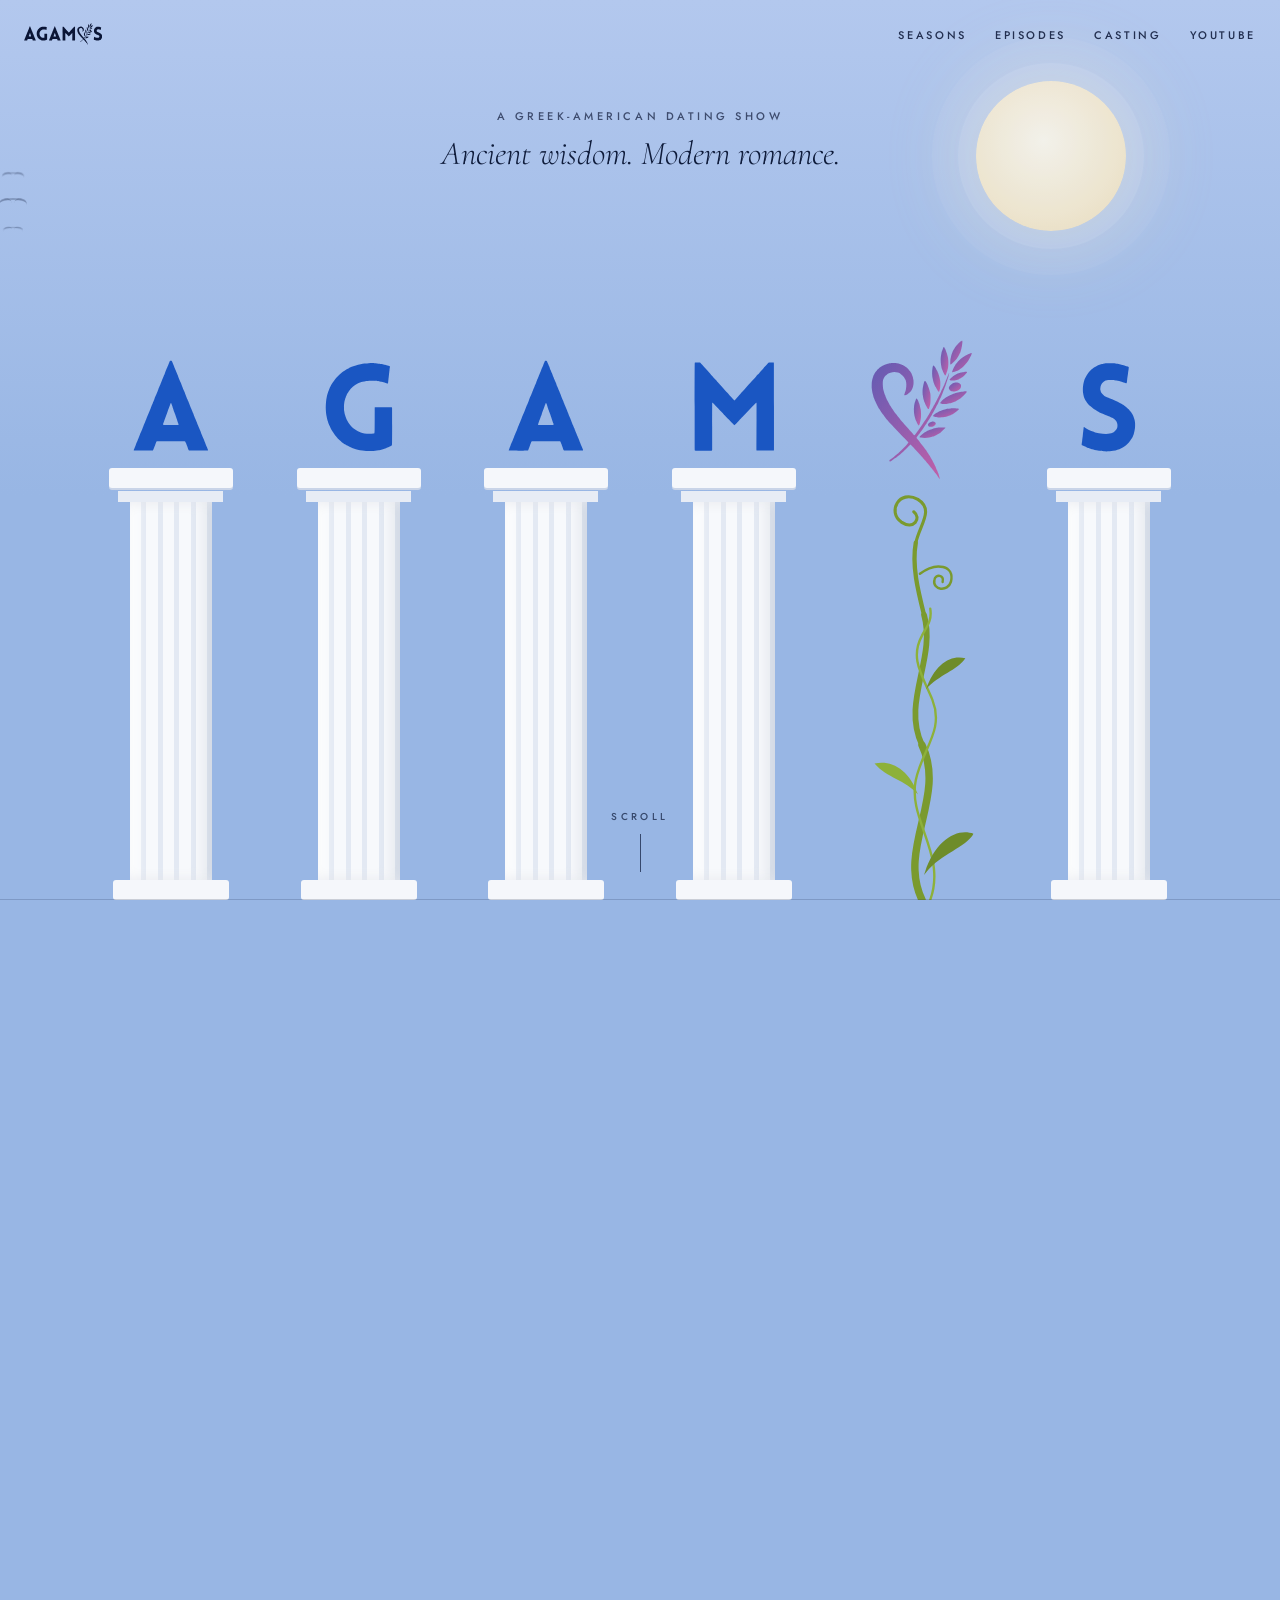
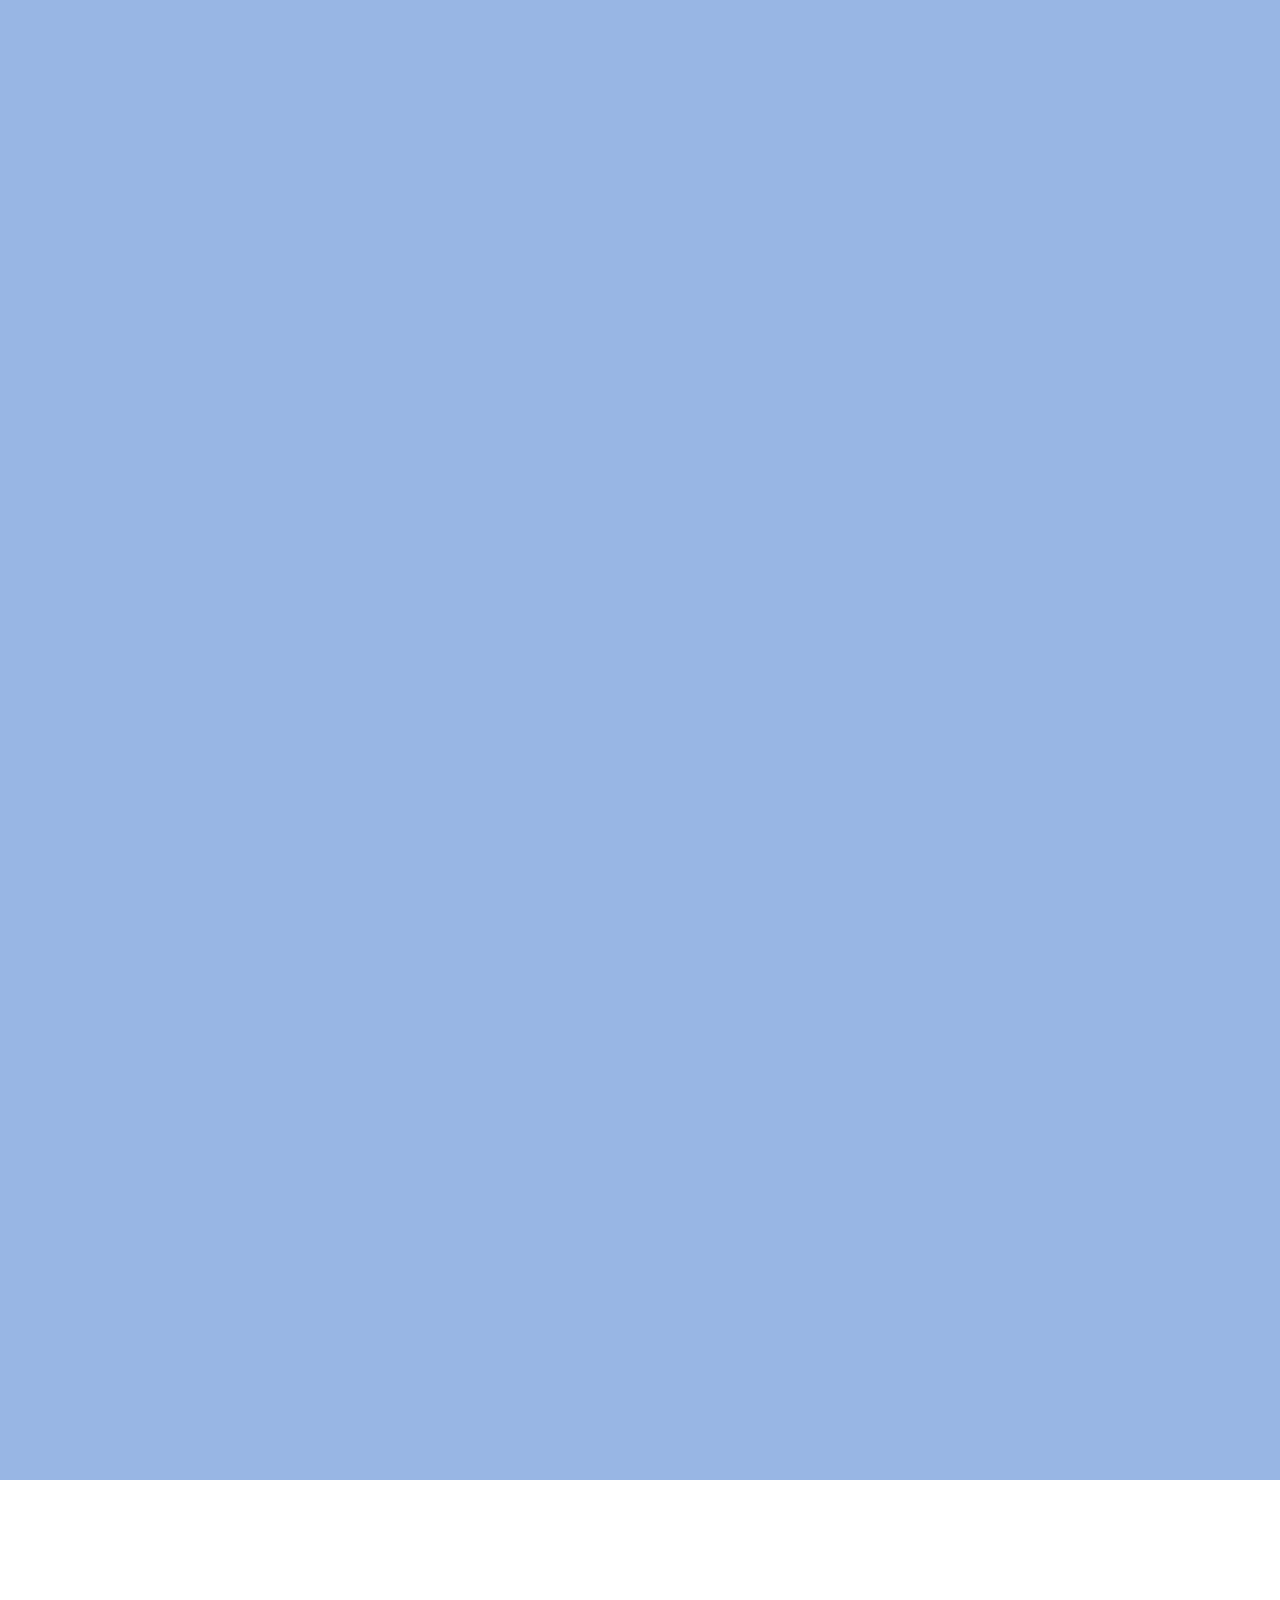
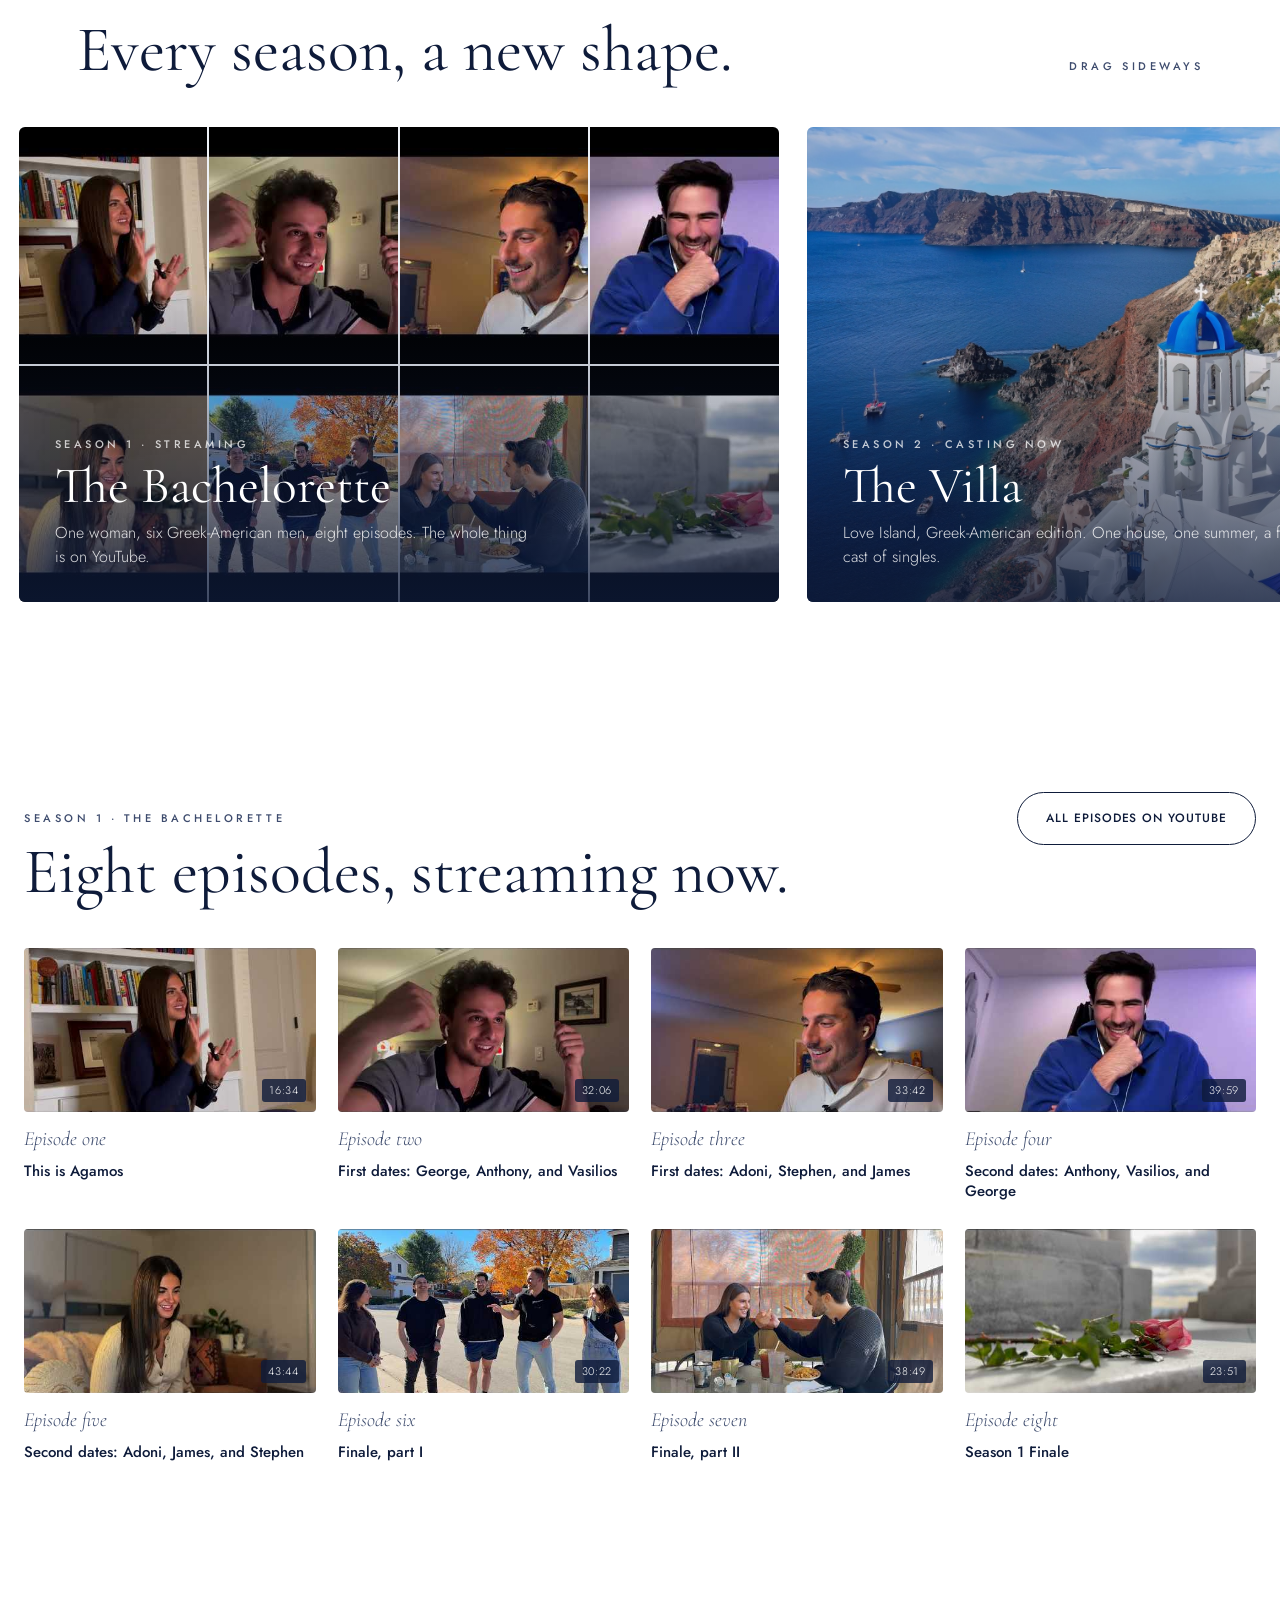
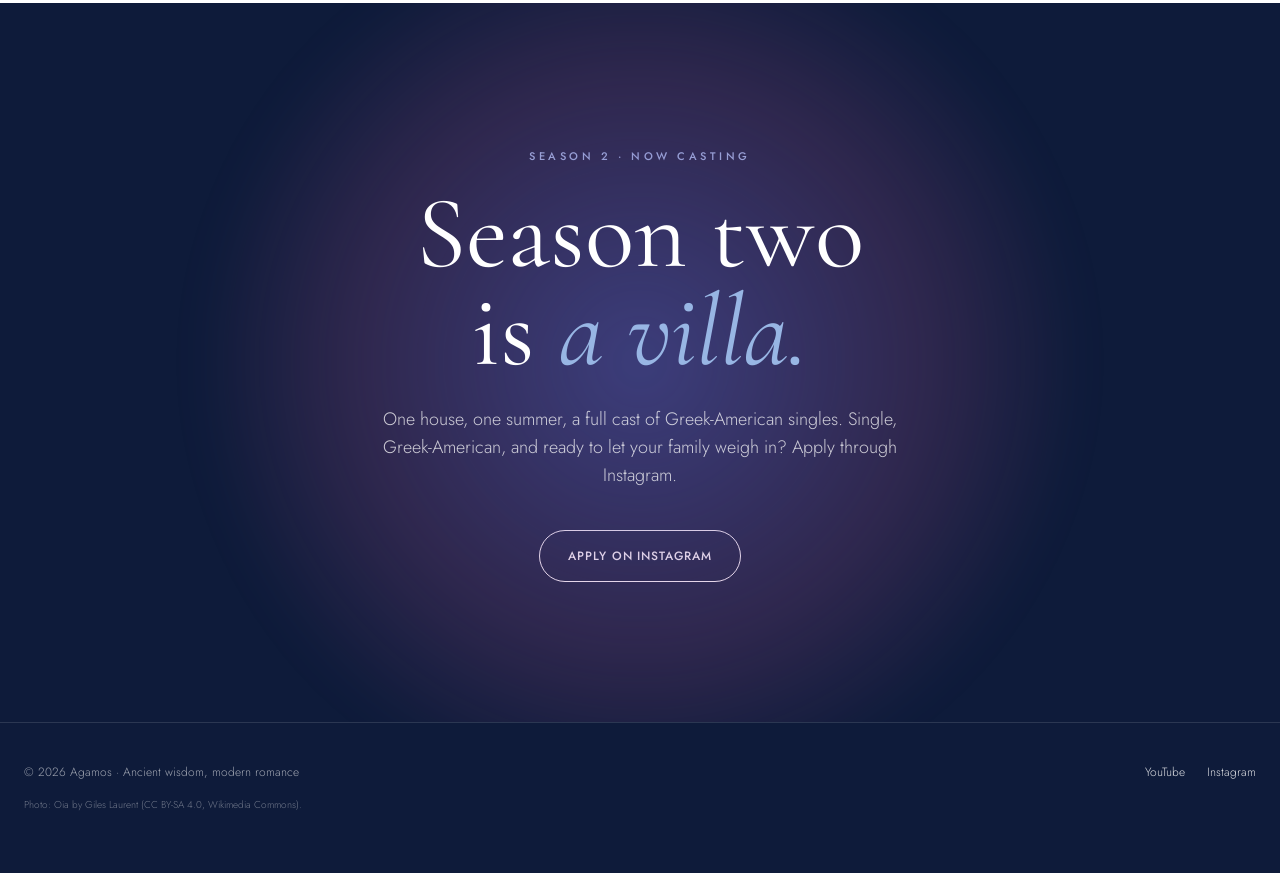
==== index.html @ 92da7dc2 "Misty wisps trail the twin sparks" ====
<!doctype html>
<html lang="en">
<head>
<meta charset="utf-8">
<meta name="viewport" content="width=device-width, initial-scale=1, viewport-fit=cover">
<meta name="description" content="Agamos is a Greek-American dating show: entertainment, cultural connection, and matchmaking. Season 1 is streaming on YouTube. Season 2 is a villa, casting now.">
<meta property="og:site_name" content="Agamos">
<meta property="og:title" content="Agamos — Ancient wisdom, modern romance">
<meta property="og:description" content="A Greek-American dating show. Season 1 streaming now on YouTube. Season 2 casting.">
<meta property="og:image" content="https://agamos.tv/assets/og.jpg">
<meta property="og:image:width" content="2400">
<meta property="og:image:height" content="1260">
<meta property="og:image:alt" content="AGAMOS spelled out on Greek columns, the O a heart and olive branch on a vine">
<meta name="twitter:card" content="summary_large_image">
<meta name="twitter:title" content="Agamos — Ancient wisdom, modern romance">
<meta name="twitter:description" content="A Greek-American dating show. Season 1 streaming now on YouTube. Season 2 casting.">
<meta name="twitter:image" content="https://agamos.tv/assets/og.jpg">
<meta property="og:url" content="https://agamos.tv/">
<meta property="og:type" content="website">
<link rel="icon" href="assets/mark.svg" type="image/svg+xml">
<link rel="apple-touch-icon" href="assets/logo-square.jpg">
<title>Agamos</title>
<link rel="preconnect" href="https://fonts.googleapis.com">
<link rel="preconnect" href="https://fonts.gstatic.com" crossorigin>
<link rel="stylesheet" href="https://fonts.googleapis.com/css2?family=Jost:wght@300;400;500;600&family=Cormorant+Garamond:ital,wght@0,300;0,400;1,300;1,400&display=swap">
<style>
  :root{
    --sky:#98B6E4; --sky-deep:#7FA3DC; --ink:#0E1B3A; --ink-soft:#3E4C6E; --paper:#FFFFFF; --blue:#1A56C2;
    --marble:#EEF1F6; --line:rgba(14,27,58,.14); --heart:linear-gradient(135deg,#635BB3,#C660A8);
    --sans:"Jost","Futura","Avenir Next",system-ui,sans-serif; --serif:"Cormorant Garamond",Georgia,serif;
  }
  *{box-sizing:border-box} html{scroll-behavior:smooth}
  body{margin:0;background:var(--sky);color:var(--ink);font-family:var(--sans);font-weight:300;line-height:1.55;overflow-x:hidden;-webkit-font-smoothing:antialiased}
  a{color:inherit;text-decoration:none}
  .wrap{width:min(1240px,100% - 48px);margin-inline:auto}
  .eyebrow{text-transform:uppercase;letter-spacing:.32em;font-size:11px;font-weight:500;color:var(--ink-soft)}
  h1,h2,h3{margin:0;font-weight:400}
  .serif{font-family:var(--serif)}
  .btn{display:inline-flex;align-items:center;gap:12px;padding:16px 28px;border:1px solid var(--ink);border-radius:999px;font-weight:500;letter-spacing:.08em;text-transform:uppercase;font-size:12px;transition:background .25s,color .25s,transform .25s}
  .btn:hover{background:var(--ink);color:#fff;transform:translateY(-2px)}
  .btn.solid{background:var(--ink);color:#fff} .btn.solid:hover{background:var(--blue);border-color:var(--blue)}
  .btn.light{border-color:#fff;color:#fff} .btn.light:hover{background:#fff;color:var(--ink)}

  /* nav */
  .nav{position:fixed;top:env(safe-area-inset-top,0px);left:0;right:0;z-index:50;padding:22px 0;mix-blend-mode:multiply}
  .nav .wrap{display:flex;justify-content:space-between;align-items:center}
  .brand{display:block;height:22px} .brand svg{height:22px;width:auto;display:block;fill:var(--ink)}
  .nav ul{display:flex;gap:28px;list-style:none;margin:0;padding:0}
  .nav li a{font-size:11px;letter-spacing:.24em;text-transform:uppercase;font-weight:500;opacity:.85} .nav li a:hover{opacity:1;color:var(--blue)}

  /* hero = the colonnade, animated on load */
  .tag{position:absolute;left:0;right:0;top:12vh;text-align:center;opacity:0;transform:translateY(10px);transition:opacity 0.867s ease,transform 0.867s ease;pointer-events:none}
  .loaded .tag{opacity:1;transform:none;transition-delay:2.08s}
  .tag p{margin:0;font-family:var(--serif);font-style:italic;font-size:clamp(22px,2.6vw,36px);line-height:1.15}
  .tag .eyebrow{display:block;margin-bottom:10px}
  .cue{position:absolute;left:0;right:0;bottom:28px;text-align:center;font-size:10px;letter-spacing:.34em;text-transform:uppercase;font-weight:500;opacity:0;transition:opacity .7s ease 2.5s}
  .loaded .cue{opacity:.7}
  .cue i{display:block;width:1px;height:38px;background:var(--ink);margin:10px auto 0;animation:cue 1.8s infinite}
  @keyframes cue{0%{transform:scaleY(0);transform-origin:top}50%{transform:scaleY(1);transform-origin:top}51%{transform-origin:bottom}100%{transform:scaleY(0);transform-origin:bottom}}
  @keyframes rise{0%{transform:translateY(112.00%)}2%{transform:translateY(109.20%)}4%{transform:translateY(106.40%)}6%{transform:translateY(103.60%)}8%{transform:translateY(100.80%)}10%{transform:translateY(98.00%)}12%{transform:translateY(95.20%)}14%{transform:translateY(92.40%)}16%{transform:translateY(89.60%)}18%{transform:translateY(86.80%)}20%{transform:translateY(84.00%)}22%{transform:translateY(81.20%)}24%{transform:translateY(78.40%)}26%{transform:translateY(75.60%)}28%{transform:translateY(72.80%)}30%{transform:translateY(70.00%)}32%{transform:translateY(67.20%)}34%{transform:translateY(64.40%)}36%{transform:translateY(61.60%)}38%{transform:translateY(58.80%)}40%{transform:translateY(56.00%)}42%{transform:translateY(53.20%)}44%{transform:translateY(50.40%)}46%{transform:translateY(47.60%)}48%{transform:translateY(44.80%)}50%{transform:translateY(42.00%)}52%{transform:translateY(39.20%)}54%{transform:translateY(36.40%)}56%{transform:translateY(33.60%)}58%{transform:translateY(30.80%)}60%{transform:translateY(28.00%)}62%{transform:translateY(25.27%)}64%{transform:translateY(22.68%)}66%{transform:translateY(20.23%)}68%{transform:translateY(17.92%)}70%{transform:translateY(15.75%)}72%{transform:translateY(13.72%)}74%{transform:translateY(11.83%)}76%{transform:translateY(10.08%)}78%{transform:translateY(8.47%)}80%{transform:translateY(7.00%)}82%{transform:translateY(5.67%)}84%{transform:translateY(4.48%)}86%{transform:translateY(3.43%)}88%{transform:translateY(2.52%)}90%{transform:translateY(1.75%)}92%{transform:translateY(1.12%)}94%{transform:translateY(0.63%)}96%{transform:translateY(0.28%)}98%{transform:translateY(0.07%)}100%{transform:translateY(0.00%)}}
  @keyframes land{0%{transform:translateY(calc(var(--j) * -0.000))}2%{transform:translateY(calc(var(--j) * -0.000))}4%{transform:translateY(calc(var(--j) * -0.000))}6%{transform:translateY(calc(var(--j) * -0.000))}8%{transform:translateY(calc(var(--j) * -0.000))}10%{transform:translateY(calc(var(--j) * -0.000))}12%{transform:translateY(calc(var(--j) * -0.000))}14%{transform:translateY(calc(var(--j) * -0.000))}16%{transform:translateY(calc(var(--j) * -0.000))}18%{transform:translateY(calc(var(--j) * -0.000))}20%{transform:translateY(calc(var(--j) * -0.000))}22%{transform:translateY(calc(var(--j) * -0.000))}24%{transform:translateY(calc(var(--j) * -0.000))}26%{transform:translateY(calc(var(--j) * -0.000))}28%{transform:translateY(calc(var(--j) * -0.000))}30%{transform:translateY(calc(var(--j) * -0.000))}32%{transform:translateY(calc(var(--j) * -0.000))}34%{transform:translateY(calc(var(--j) * -0.000))}36%{transform:translateY(calc(var(--j) * -0.000))}38%{transform:translateY(calc(var(--j) * -0.000))}40%{transform:translateY(calc(var(--j) * -0.000))}42%{transform:translateY(calc(var(--j) * -0.005))}44%{transform:translateY(calc(var(--j) * -0.019))}46%{transform:translateY(calc(var(--j) * -0.043))}48%{transform:translateY(calc(var(--j) * -0.077))}50%{transform:translateY(calc(var(--j) * -0.120))}52%{transform:translateY(calc(var(--j) * -0.172))}54%{transform:translateY(calc(var(--j) * -0.234))}56%{transform:translateY(calc(var(--j) * -0.306))}58%{transform:translateY(calc(var(--j) * -0.384))}60%{transform:translateY(calc(var(--j) * -0.475))}62%{transform:translateY(calc(var(--j) * -0.575))}64%{transform:translateY(calc(var(--j) * -0.689))}66%{transform:translateY(calc(var(--j) * -0.808))}68%{transform:translateY(calc(var(--j) * -0.923))}70%{transform:translateY(calc(var(--j) * -0.986))}72%{transform:translateY(calc(var(--j) * -0.997))}74%{transform:translateY(calc(var(--j) * -0.956))}76%{transform:translateY(calc(var(--j) * -0.855))}78%{transform:translateY(calc(var(--j) * -0.702))}80%{transform:translateY(calc(var(--j) * -0.496))}82%{transform:translateY(calc(var(--j) * -0.235))}84%{transform:translateY(calc(var(--j) * -0.022))}86%{transform:translateY(calc(var(--j) * -0.081))}88%{transform:translateY(calc(var(--j) * -0.086))}90%{transform:translateY(calc(var(--j) * -0.036))}92%{transform:translateY(calc(var(--j) * -0.008))}94%{transform:translateY(calc(var(--j) * -0.000))}96%{transform:translateY(calc(var(--j) * -0.000))}98%{transform:translateY(calc(var(--j) * -0.000))}100%{transform:translateY(calc(var(--j) * -0.000))}}
  @keyframes draw{to{stroke-dashoffset:0}}
  @keyframes leaf{from{opacity:0;transform:scale(.1)}to{opacity:1;transform:scale(1)}}
  @keyframes grow{0%{clip-path:inset(100.00% 0 0 0)}2%{clip-path:inset(96.25% 0 0 0)}4%{clip-path:inset(92.50% 0 0 0)}6%{clip-path:inset(88.75% 0 0 0)}8%{clip-path:inset(85.00% 0 0 0)}10%{clip-path:inset(81.25% 0 0 0)}12%{clip-path:inset(77.50% 0 0 0)}14%{clip-path:inset(73.75% 0 0 0)}16%{clip-path:inset(70.00% 0 0 0)}18%{clip-path:inset(66.25% 0 0 0)}20%{clip-path:inset(62.50% 0 0 0)}22%{clip-path:inset(58.75% 0 0 0)}24%{clip-path:inset(55.00% 0 0 0)}26%{clip-path:inset(51.25% 0 0 0)}28%{clip-path:inset(47.50% 0 0 0)}30%{clip-path:inset(43.75% 0 0 0)}32%{clip-path:inset(40.00% 0 0 0)}34%{clip-path:inset(36.25% 0 0 0)}36%{clip-path:inset(32.50% 0 0 0)}38%{clip-path:inset(28.75% 0 0 0)}40%{clip-path:inset(25.00% 0 0 0)}42%{clip-path:inset(21.39% 0 0 0)}44%{clip-path:inset(18.06% 0 0 0)}46%{clip-path:inset(15.02% 0 0 0)}48%{clip-path:inset(12.25% 0 0 0)}50%{clip-path:inset(9.77% 0 0 0)}52%{clip-path:inset(7.56% 0 0 0)}54%{clip-path:inset(5.64% 0 0 0)}56%{clip-path:inset(4.00% 0 0 0)}58%{clip-path:inset(2.64% 0 0 0)}60%{clip-path:inset(1.56% 0 0 0)}62%{clip-path:inset(0.77% 0 0 0)}64%{clip-path:inset(0.25% 0 0 0)}66%{clip-path:inset(0.02% 0 0 0)}68%{clip-path:inset(0.00% 0 0 0)}70%{clip-path:inset(0.00% 0 0 0)}72%{clip-path:inset(0.00% 0 0 0)}74%{clip-path:inset(0.00% 0 0 0)}76%{clip-path:inset(0.00% 0 0 0)}78%{clip-path:inset(0.00% 0 0 0)}80%{clip-path:inset(0.00% 0 0 0)}82%{clip-path:inset(0.00% 0 0 0)}84%{clip-path:inset(0.00% 0 0 0)}86%{clip-path:inset(0.00% 0 0 0)}88%{clip-path:inset(0.00% 0 0 0)}90%{clip-path:inset(0.00% 0 0 0)}92%{clip-path:inset(0.00% 0 0 0)}94%{clip-path:inset(0.00% 0 0 0)}96%{clip-path:inset(0.00% 0 0 0)}98%{clip-path:inset(0.00% 0 0 0)}100%{clip-path:inset(0.00% 0 0 0)}}
  @keyframes heartRise{0%{opacity:1;transform:translateY(calc((var(--stemh) + 1.05em) * 1.0000 + var(--j) * -0.000)) scaleX(1.000)}1%{opacity:1;transform:translateY(calc((var(--stemh) + 1.05em) * 0.9812 + var(--j) * -0.000)) scaleX(0.972)}2%{opacity:1;transform:translateY(calc((var(--stemh) + 1.05em) * 0.9625 + var(--j) * -0.000)) scaleX(0.891)}3%{opacity:1;transform:translateY(calc((var(--stemh) + 1.05em) * 0.9437 + var(--j) * -0.000)) scaleX(0.760)}4%{opacity:1;transform:translateY(calc((var(--stemh) + 1.05em) * 0.9250 + var(--j) * -0.000)) scaleX(0.588)}5%{opacity:1;transform:translateY(calc((var(--stemh) + 1.05em) * 0.9062 + var(--j) * -0.000)) scaleX(0.383)}6%{opacity:1;transform:translateY(calc((var(--stemh) + 1.05em) * 0.8875 + var(--j) * -0.000)) scaleX(0.156)}7%{opacity:1;transform:translateY(calc((var(--stemh) + 1.05em) * 0.8688 + var(--j) * -0.000)) scaleX(-0.140)}8%{opacity:1;transform:translateY(calc((var(--stemh) + 1.05em) * 0.8500 + var(--j) * -0.000)) scaleX(-0.309)}9%{opacity:1;transform:translateY(calc((var(--stemh) + 1.05em) * 0.8313 + var(--j) * -0.000)) scaleX(-0.522)}10%{opacity:1;transform:translateY(calc((var(--stemh) + 1.05em) * 0.8125 + var(--j) * -0.000)) scaleX(-0.707)}11%{opacity:1;transform:translateY(calc((var(--stemh) + 1.05em) * 0.7937 + var(--j) * -0.000)) scaleX(-0.853)}12%{opacity:1;transform:translateY(calc((var(--stemh) + 1.05em) * 0.7750 + var(--j) * -0.000)) scaleX(-0.951)}13%{opacity:1;transform:translateY(calc((var(--stemh) + 1.05em) * 0.7562 + var(--j) * -0.000)) scaleX(-0.997)}14%{opacity:1;transform:translateY(calc((var(--stemh) + 1.05em) * 0.7375 + var(--j) * -0.000)) scaleX(-0.988)}15%{opacity:1;transform:translateY(calc((var(--stemh) + 1.05em) * 0.7188 + var(--j) * -0.000)) scaleX(-0.924)}16%{opacity:1;transform:translateY(calc((var(--stemh) + 1.05em) * 0.7000 + var(--j) * -0.000)) scaleX(-0.809)}17%{opacity:1;transform:translateY(calc((var(--stemh) + 1.05em) * 0.6812 + var(--j) * -0.000)) scaleX(-0.649)}18%{opacity:1;transform:translateY(calc((var(--stemh) + 1.05em) * 0.6625 + var(--j) * -0.000)) scaleX(-0.454)}19%{opacity:1;transform:translateY(calc((var(--stemh) + 1.05em) * 0.6437 + var(--j) * -0.000)) scaleX(-0.233)}20%{opacity:1;transform:translateY(calc((var(--stemh) + 1.05em) * 0.6250 + var(--j) * -0.000)) scaleX(0.140)}21%{opacity:1;transform:translateY(calc((var(--stemh) + 1.05em) * 0.6062 + var(--j) * -0.000)) scaleX(0.233)}22%{opacity:1;transform:translateY(calc((var(--stemh) + 1.05em) * 0.5875 + var(--j) * -0.000)) scaleX(0.454)}23%{opacity:1;transform:translateY(calc((var(--stemh) + 1.05em) * 0.5687 + var(--j) * -0.000)) scaleX(0.649)}24%{opacity:1;transform:translateY(calc((var(--stemh) + 1.05em) * 0.5500 + var(--j) * -0.000)) scaleX(0.809)}25%{opacity:1;transform:translateY(calc((var(--stemh) + 1.05em) * 0.5312 + var(--j) * -0.000)) scaleX(0.924)}26%{opacity:1;transform:translateY(calc((var(--stemh) + 1.05em) * 0.5125 + var(--j) * -0.000)) scaleX(0.988)}27%{opacity:1;transform:translateY(calc((var(--stemh) + 1.05em) * 0.4938 + var(--j) * -0.000)) scaleX(0.997)}28%{opacity:1;transform:translateY(calc((var(--stemh) + 1.05em) * 0.4750 + var(--j) * -0.000)) scaleX(0.951)}29%{opacity:1;transform:translateY(calc((var(--stemh) + 1.05em) * 0.4563 + var(--j) * -0.000)) scaleX(0.853)}30%{opacity:1;transform:translateY(calc((var(--stemh) + 1.05em) * 0.4375 + var(--j) * -0.000)) scaleX(0.707)}31%{opacity:1;transform:translateY(calc((var(--stemh) + 1.05em) * 0.4188 + var(--j) * -0.000)) scaleX(0.522)}32%{opacity:1;transform:translateY(calc((var(--stemh) + 1.05em) * 0.4000 + var(--j) * -0.000)) scaleX(0.309)}33%{opacity:1;transform:translateY(calc((var(--stemh) + 1.05em) * 0.3812 + var(--j) * -0.000)) scaleX(0.140)}34%{opacity:1;transform:translateY(calc((var(--stemh) + 1.05em) * 0.3625 + var(--j) * -0.000)) scaleX(-0.156)}35%{opacity:1;transform:translateY(calc((var(--stemh) + 1.05em) * 0.3438 + var(--j) * -0.000)) scaleX(-0.383)}36%{opacity:1;transform:translateY(calc((var(--stemh) + 1.05em) * 0.3250 + var(--j) * -0.000)) scaleX(-0.588)}37%{opacity:1;transform:translateY(calc((var(--stemh) + 1.05em) * 0.3063 + var(--j) * -0.000)) scaleX(-0.760)}38%{opacity:1;transform:translateY(calc((var(--stemh) + 1.05em) * 0.2875 + var(--j) * -0.000)) scaleX(-0.891)}39%{opacity:1;transform:translateY(calc((var(--stemh) + 1.05em) * 0.2688 + var(--j) * -0.000)) scaleX(-0.972)}40%{opacity:1;transform:translateY(calc((var(--stemh) + 1.05em) * 0.2500 + var(--j) * -0.000)) scaleX(-1.000)}41%{opacity:1;transform:translateY(calc((var(--stemh) + 1.05em) * 0.2316 + var(--j) * -0.001)) scaleX(-0.973)}42%{opacity:1;transform:translateY(calc((var(--stemh) + 1.05em) * 0.2139 + var(--j) * -0.005)) scaleX(-0.899)}43%{opacity:1;transform:translateY(calc((var(--stemh) + 1.05em) * 0.1969 + var(--j) * -0.011)) scaleX(-0.786)}44%{opacity:1;transform:translateY(calc((var(--stemh) + 1.05em) * 0.1806 + var(--j) * -0.019)) scaleX(-0.643)}45%{opacity:1;transform:translateY(calc((var(--stemh) + 1.05em) * 0.1650 + var(--j) * -0.030)) scaleX(-0.482)}46%{opacity:1;transform:translateY(calc((var(--stemh) + 1.05em) * 0.1502 + var(--j) * -0.043)) scaleX(-0.311)}47%{opacity:1;transform:translateY(calc((var(--stemh) + 1.05em) * 0.1360 + var(--j) * -0.059)) scaleX(-0.140)}48%{opacity:1;transform:translateY(calc((var(--stemh) + 1.05em) * 0.1225 + var(--j) * -0.077)) scaleX(0.140)}49%{opacity:1;transform:translateY(calc((var(--stemh) + 1.05em) * 0.1097 + var(--j) * -0.097)) scaleX(0.191)}50%{opacity:1;transform:translateY(calc((var(--stemh) + 1.05em) * 0.0977 + var(--j) * -0.120)) scaleX(0.337)}51%{opacity:1;transform:translateY(calc((var(--stemh) + 1.05em) * 0.0863 + var(--j) * -0.145)) scaleX(0.467)}52%{opacity:1;transform:translateY(calc((var(--stemh) + 1.05em) * 0.0756 + var(--j) * -0.172)) scaleX(0.581)}53%{opacity:1;transform:translateY(calc((var(--stemh) + 1.05em) * 0.0657 + var(--j) * -0.202)) scaleX(0.678)}54%{opacity:1;transform:translateY(calc((var(--stemh) + 1.05em) * 0.0564 + var(--j) * -0.234)) scaleX(0.759)}55%{opacity:1;transform:translateY(calc((var(--stemh) + 1.05em) * 0.0479 + var(--j) * -0.269)) scaleX(0.825)}56%{opacity:1;transform:translateY(calc((var(--stemh) + 1.05em) * 0.0400 + var(--j) * -0.306)) scaleX(0.876)}57%{opacity:1;transform:translateY(calc((var(--stemh) + 1.05em) * 0.0329 + var(--j) * -0.345)) scaleX(0.916)}58%{opacity:1;transform:translateY(calc((var(--stemh) + 1.05em) * 0.0264 + var(--j) * -0.384)) scaleX(0.945)}59%{opacity:1;transform:translateY(calc((var(--stemh) + 1.05em) * 0.0207 + var(--j) * -0.432)) scaleX(0.966)}60%{opacity:1;transform:translateY(calc((var(--stemh) + 1.05em) * 0.0156 + var(--j) * -0.475)) scaleX(0.981)}61%{opacity:1;transform:translateY(calc((var(--stemh) + 1.05em) * 0.0113 + var(--j) * -0.527)) scaleX(0.990)}62%{opacity:1;transform:translateY(calc((var(--stemh) + 1.05em) * 0.0077 + var(--j) * -0.575)) scaleX(0.995)}63%{opacity:1;transform:translateY(calc((var(--stemh) + 1.05em) * 0.0047 + var(--j) * -0.632)) scaleX(0.998)}64%{opacity:1;transform:translateY(calc((var(--stemh) + 1.05em) * 0.0025 + var(--j) * -0.689)) scaleX(1.000)}65%{opacity:1;transform:translateY(calc((var(--stemh) + 1.05em) * 0.0010 + var(--j) * -0.747)) scaleX(1.000)}66%{opacity:1;transform:translateY(calc((var(--stemh) + 1.05em) * 0.0002 + var(--j) * -0.808)) scaleX(1.000)}67%{opacity:1;transform:translateY(calc((var(--stemh) + 1.05em) * 0.0000 + var(--j) * -0.871)) scaleX(1.000)}68%{opacity:1;transform:translateY(calc((var(--stemh) + 1.05em) * 0.0000 + var(--j) * -0.923)) scaleX(1.000)}69%{opacity:1;transform:translateY(calc((var(--stemh) + 1.05em) * 0.0000 + var(--j) * -0.962)) scaleX(1.000)}70%{opacity:1;transform:translateY(calc((var(--stemh) + 1.05em) * 0.0000 + var(--j) * -0.986)) scaleX(1.000)}71%{opacity:1;transform:translateY(calc((var(--stemh) + 1.05em) * 0.0000 + var(--j) * -0.999)) scaleX(1.000)}72%{opacity:1;transform:translateY(calc((var(--stemh) + 1.05em) * 0.0000 + var(--j) * -0.997)) scaleX(1.000)}73%{opacity:1;transform:translateY(calc((var(--stemh) + 1.05em) * 0.0000 + var(--j) * -0.982)) scaleX(1.000)}74%{opacity:1;transform:translateY(calc((var(--stemh) + 1.05em) * 0.0000 + var(--j) * -0.956)) scaleX(1.000)}75%{opacity:1;transform:translateY(calc((var(--stemh) + 1.05em) * 0.0000 + var(--j) * -0.911)) scaleX(1.000)}76%{opacity:1;transform:translateY(calc((var(--stemh) + 1.05em) * 0.0000 + var(--j) * -0.855)) scaleX(1.000)}77%{opacity:1;transform:translateY(calc((var(--stemh) + 1.05em) * 0.0000 + var(--j) * -0.786)) scaleX(1.000)}78%{opacity:1;transform:translateY(calc((var(--stemh) + 1.05em) * 0.0000 + var(--j) * -0.702)) scaleX(1.000)}79%{opacity:1;transform:translateY(calc((var(--stemh) + 1.05em) * 0.0000 + var(--j) * -0.606)) scaleX(1.000)}80%{opacity:1;transform:translateY(calc((var(--stemh) + 1.05em) * 0.0000 + var(--j) * -0.496)) scaleX(1.000)}81%{opacity:1;transform:translateY(calc((var(--stemh) + 1.05em) * 0.0000 + var(--j) * -0.372)) scaleX(1.000)}82%{opacity:1;transform:translateY(calc((var(--stemh) + 1.05em) * 0.0000 + var(--j) * -0.235)) scaleX(1.000)}83%{opacity:1;transform:translateY(calc((var(--stemh) + 1.05em) * 0.0000 + var(--j) * -0.095)) scaleX(1.000)}84%{opacity:1;transform:translateY(calc((var(--stemh) + 1.05em) * 0.0000 + var(--j) * -0.022)) scaleX(1.000)}85%{opacity:1;transform:translateY(calc((var(--stemh) + 1.05em) * 0.0000 + var(--j) * -0.056)) scaleX(1.000)}86%{opacity:1;transform:translateY(calc((var(--stemh) + 1.05em) * 0.0000 + var(--j) * -0.081)) scaleX(1.000)}87%{opacity:1;transform:translateY(calc((var(--stemh) + 1.05em) * 0.0000 + var(--j) * -0.090)) scaleX(1.000)}88%{opacity:1;transform:translateY(calc((var(--stemh) + 1.05em) * 0.0000 + var(--j) * -0.086)) scaleX(1.000)}89%{opacity:1;transform:translateY(calc((var(--stemh) + 1.05em) * 0.0000 + var(--j) * -0.068)) scaleX(1.000)}90%{opacity:1;transform:translateY(calc((var(--stemh) + 1.05em) * 0.0000 + var(--j) * -0.036)) scaleX(1.000)}91%{opacity:1;transform:translateY(calc((var(--stemh) + 1.05em) * 0.0000 + var(--j) * -0.002)) scaleX(1.000)}92%{opacity:1;transform:translateY(calc((var(--stemh) + 1.05em) * 0.0000 + var(--j) * -0.008)) scaleX(1.000)}93%{opacity:1;transform:translateY(calc((var(--stemh) + 1.05em) * 0.0000 + var(--j) * -0.001)) scaleX(1.000)}94%{opacity:1;transform:translateY(calc((var(--stemh) + 1.05em) * 0.0000 + var(--j) * -0.000)) scaleX(1.000)}95%{opacity:1;transform:translateY(calc((var(--stemh) + 1.05em) * 0.0000 + var(--j) * -0.000)) scaleX(1.000)}96%{opacity:1;transform:translateY(calc((var(--stemh) + 1.05em) * 0.0000 + var(--j) * -0.000)) scaleX(1.000)}97%{opacity:1;transform:translateY(calc((var(--stemh) + 1.05em) * 0.0000 + var(--j) * -0.000)) scaleX(1.000)}98%{opacity:1;transform:translateY(calc((var(--stemh) + 1.05em) * 0.0000 + var(--j) * -0.000)) scaleX(1.000)}99%{opacity:1;transform:translateY(calc((var(--stemh) + 1.05em) * 0.0000 + var(--j) * -0.000)) scaleX(1.000)}100%{opacity:1;transform:translateY(calc((var(--stemh) + 1.05em) * 0.0000 + var(--j) * -0.000)) scaleX(1.000)}}
  @keyframes glow{0%{opacity:0;transform:scale(.4)}30%{opacity:.9}100%{opacity:0;transform:scale(1.8)}}
  @keyframes spark{0%{opacity:0;transform:translate(0,0) scale(.2) rotate(0deg)}25%{opacity:1}100%{opacity:0;transform:translate(var(--dx),var(--dy)) scale(1) rotate(90deg)}}
  @keyframes fadeIn{to{opacity:1}} @keyframes fadeOut{to{opacity:0}}
  /* columns push up in order; each letter overshoots on landing, more toward the S */
  /* rise: a firm push with a crisp stop (1.0s); the letter hops at the stop, so hops ripple left to right */
  .loaded .col.stone{animation:rise 0.725s linear var(--cd) both}
  .loaded .col.stone .letter{animation:land 1.08s linear var(--cd) both}
  .col:nth-child(1){--j:6px;--cd:0.0725s}
  .col:nth-child(2){--j:11px;--cd:0.218s}
  .col:nth-child(3){--j:16px;--cd:0.362s}
  .col:nth-child(4){--j:22px;--cd:0.508s}
  .col:nth-child(6){--j:34px;--cd:0.8s}
  /* heart: spins up from the ground, lands with a hop and a sparkle, then the vine grows beneath it */
  /* vine: grows from the ground over --gd; the heart rides the tip and flips around its vertical axis on the way up */
  .col.vine{transform:none;--j:30px;--vd:0.65s;--gd:0.901s;--stemh:calc(60vh - 1.38em)}
  .col.vine .stem svg{clip-path:inset(100% 0 0 0)}
  .loaded .col.vine .stem svg{animation:grow 1.08s linear var(--vd) forwards}
  .heart-wrap{position:relative;z-index:2;flex:0 0 auto;font-size:clamp(44px,7.2vw,124px);opacity:0;transform:translateY(calc(var(--stemh) + 1.05em)) scaleX(1);transform-origin:50% 50%}
  .loaded .heart-wrap{animation:heartRise 1.08s linear var(--vd) forwards}
  .letter.heart .u-blue{fill:var(--blue)} .letter.heart .u-grad{fill:url(#hg)}
  .loaded .letter.heart .u-blue{animation:fadeOut 0.333s ease calc(var(--vd) + var(--gd) - 0.0694s) forwards}
  .sparkle{position:absolute;inset:-30% -30%;pointer-events:none}
  .sparkle .glow{position:absolute;left:50%;top:50%;width:70%;aspect-ratio:1;border-radius:50%;margin:-35% 0 0 -35%;background:radial-gradient(circle,rgba(255,255,255,.95),rgba(198,96,168,.35) 45%,transparent 70%);opacity:0}
  .loaded .sparkle .glow{animation:glow 0.667s ease-out calc(var(--vd) + var(--gd)) both}
  .sparkle i{position:absolute;left:50%;top:50%;width:14px;height:14px;margin:-7px 0 0 -7px;opacity:0;background:#fff;clip-path:polygon(50% 0,62% 38%,100% 50%,62% 62%,50% 100%,38% 62%,0 50%,38% 38%)}
  .loaded .sparkle i:not(.twin){animation:spark 0.583s ease-out var(--sd) both}
  .sparkle i.twin{width:12px;height:12px;margin:-6px 0 0 -6px;z-index:2}
  .wisp{position:absolute;left:0;top:0;width:14px;height:14px;margin:-7px 0 0 -7px;border-radius:50%;background:radial-gradient(circle,rgba(255,255,255,.9),rgba(255,255,255,.35) 45%,rgba(255,255,255,0) 70%);filter:blur(1.5px);pointer-events:none;will-change:transform,opacity}
  .sparkle i:nth-child(2){--dx:-58px;--dy:-44px;--sd:calc(var(--vd) + var(--gd) + 0.0167s)} .sparkle i:nth-child(3){--dx:52px;--dy:-60px;--sd:calc(var(--vd) + var(--gd) + 0.0417s);width:10px;height:10px}
  .sparkle i:nth-child(4){--dx:70px;--dy:8px;--sd:calc(var(--vd) + var(--gd) + 0.075s)} .sparkle i:nth-child(5){--dx:-66px;--dy:18px;--sd:calc(var(--vd) + var(--gd) + 0.0333s);width:9px;height:9px}
  .sparkle i:nth-child(6){--dx:-20px;--dy:-74px;--sd:calc(var(--vd) + var(--gd) + 0.0917s);width:11px;height:11px} .sparkle i:nth-child(7){--dx:34px;--dy:56px;--sd:calc(var(--vd) + var(--gd) + 0.0583s)}
  .sparkle i:nth-child(8){--dx:-44px;--dy:56px;--sd:calc(var(--vd) + var(--gd) + 0.1s);width:8px;height:8px} .sparkle i:nth-child(9){--dx:22px;--dy:-26px;--sd:calc(var(--vd) + var(--gd) + 0s);width:8px;height:8px}
  /* the vine column (5th) */
  .col.vine{justify-content:flex-end}
  .col.vine .stem{width:44%;flex:1 1 0;min-height:0;position:relative}
  .col.vine svg.v{position:absolute;left:50%;top:0;height:100%;width:auto;aspect-ratio:1/4;transform:translateX(-50%);overflow:visible}
  .col.vine .v .stemline{fill:none;stroke:#7A9A2E;stroke-linecap:round;stroke-linejoin:round}
  .col.vine .v .w1{stroke-width:7.2} .col.vine .v .w2{stroke-width:5.6} .col.vine .v .w3{stroke-width:4.2} .col.vine .v .w4{stroke-width:3}
  .col.vine .v .curl{fill:none;stroke:#7A9A2E;stroke-width:2.4;stroke-linecap:round}
  .col.vine .v .stem2{fill:none;stroke:#8DB13A;stroke-width:2.3;stroke-linecap:round}
  .col.vine .v .leaf{fill:#8DB13A}
  .col.vine .v .leaf.d{fill:#6E8C2A}
  /* the heart O */

  /* sky: a soft sun and dawn gradient, fading in after the columns settle */
  .sky{position:absolute;inset:0;pointer-events:none;overflow:hidden;background:linear-gradient(180deg,#B3C8EE 0%,#98B6E4 55%,#98B6E4 100%)}
  .sky:not(.on) .sun,.sky:not(.on) .bird{opacity:0!important;animation:none!important}
  .sky.on .sun{animation:breathe 7s ease-in-out 1s infinite,bloom .9s cubic-bezier(.2,.8,.2,1) both}
  .sky.on .bird{animation-name:fly,appear;animation-duration:var(--dur),1.2s;animation-timing-function:linear,ease;animation-delay:var(--del),.15s;animation-iteration-count:infinite,1;animation-fill-mode:none,forwards}
  @keyframes bloom{0%{opacity:0;transform:scale(.55)}60%{opacity:.95;transform:scale(1.06)}100%{opacity:.85;transform:scale(1)}}
  @keyframes appear{to{opacity:.7}}
  .sun{position:absolute;right:12%;top:9%;transform-origin:50% 50%;width:min(24vw,150px);aspect-ratio:1;border-radius:50%;background:radial-gradient(circle at 45% 40%,#FFF9EA,#F9EBCB 60%,#F3E0B5);opacity:.85;box-shadow:0 0 0 18px rgba(255,255,255,.10),0 0 0 44px rgba(255,255,255,.05),0 0 80px 16px rgba(255,236,190,.35);animation:breathe 7s ease-in-out infinite}
  @keyframes breathe{0%,100%{transform:scale(1)}50%{transform:scale(1.04)}}
  .bird{position:absolute;width:26px;height:10px;border:2px solid rgba(14,27,58,.32);border-width:2px 0 0 0;border-radius:50% 50% 0 0}
  .bird::before,.bird::after{content:"";position:absolute;top:-2px;width:13px;height:10px;border:2px solid rgba(14,27,58,.32);border-width:2px 0 0 0;border-radius:50% 50% 0 0}
  .bird::before{left:-1px;transform:rotate(-12deg)} .bird::after{right:-1px;transform:rotate(12deg)}
  @keyframes fly{from{transform:translateX(-10vw) translateY(0)}50%{transform:translateX(50vw) translateY(-8px)}to{transform:translateX(110vw) translateY(0)}}
  @media (prefers-reduced-motion:reduce){.sun,.bird{animation:none!important;opacity:.8}}
  /* colonnade */
  .col-track{height:520vh;position:relative}
  .colonnade .tag,.colonnade .cue{z-index:2}
  .colonnade{position:sticky;top:0;height:100vh;height:100svh;overflow:hidden;background:var(--sky)}
  .cols{position:absolute;left:0;right:0;bottom:0;height:100%;display:grid;grid-template-columns:repeat(6,1fr);padding:0 6vw;align-items:end;pointer-events:none}
  .col{position:relative;height:60vh;display:flex;flex-direction:column;align-items:center;justify-content:flex-end;transform:translateY(112%);will-change:transform}
  .col .letter{font-size:clamp(44px,7.2vw,124px);height:1em;margin-bottom:1.8vh;display:block}
  .col .letter svg{height:1em;width:auto;display:block;fill:var(--blue)}
  .letter.heart{height:1.52em;width:1.102em;margin-top:-.22em;margin-bottom:.08em;position:relative;z-index:1}
  .letter.heart svg{height:100%;width:100%;overflow:visible}
  .col .cap{width:66%;height:2.2vh;background:#F5F7FB;border-radius:3px;box-shadow:0 2px 0 #C9D4E8}
  .col .cap2{width:56%;height:1.2vh;background:#E7ECF5;margin-top:.3vh}
  .col .shaft{width:44%;flex-grow:1;background:repeating-linear-gradient(90deg,#F7F9FC 0 14%,#E3E9F3 14% 20%);box-shadow:inset -8px 0 14px rgba(14,27,58,.08),inset 8px 0 14px rgba(255,255,255,.6)}
  .col .base{width:62%;height:2.2vh;background:#F5F7FB;border-radius:3px}
  .ground{position:absolute;left:0;right:0;bottom:0;height:1px;background:rgba(14,27,58,.18)}
  .chapters{position:absolute;inset:0;display:grid;place-items:center;pointer-events:none}
  .chapter{position:absolute;width:min(720px,88vw);text-align:center;opacity:0;transform:translateY(30px);will-change:transform,opacity}
  .chapter .num{font-family:var(--serif);font-style:italic;font-size:22px;color:var(--ink-soft);margin-bottom:12px}
  .chapter h2{font-family:var(--serif);font-size:clamp(40px,6.4vw,92px);line-height:.98;letter-spacing:-.01em}
  .chapter h2 em{font-style:italic;color:var(--blue)}
  .chapter p{max-width:520px;margin:20px auto 0;font-size:18px;color:var(--ink-soft)}
  .progress{position:absolute;left:50%;bottom:26px;transform:translateX(-50%);display:flex;gap:10px;opacity:0;transition:opacity .4s}
  .progress i{width:28px;height:2px;background:rgba(14,27,58,.18);display:block} .progress i.on{background:var(--ink)}

  /* seasons: horizontal */
  .seasons-track{position:relative;background:var(--paper);padding:120px 0 40px}
  .seasons{display:flex;flex-direction:column;justify-content:center}
  .seasons .head{padding:0 6vw 28px;display:flex;justify-content:space-between;align-items:baseline}
  .rail{display:flex;gap:28px;padding:0 6vw 30px;overflow-x:auto;scroll-snap-type:x mandatory;scrollbar-width:none;cursor:grab;-webkit-overflow-scrolling:touch}
  .rail::-webkit-scrollbar{display:none} .rail.drag{cursor:grabbing;scroll-snap-type:none}
  .rail > *{scroll-snap-align:start}
  .card{flex:0 0 min(78vw,760px);aspect-ratio:16/10;position:relative;overflow:hidden;border-radius:6px;background:var(--marble);color:#fff}
  .card img{position:absolute;inset:0;width:100%;height:100%;object-fit:cover;transition:transform 1.4s ease}
  .card:hover img{transform:scale(1.04)}
  .card .shade{position:absolute;inset:0;background:linear-gradient(180deg,rgba(14,27,58,0) 35%,rgba(14,27,58,.78))}
  .card .txt{position:absolute;left:36px;right:36px;bottom:32px;display:flex;flex-direction:column;gap:8px}
  .card .txt .eyebrow{color:rgba(255,255,255,.75)}
  .card h3{font-family:var(--serif);font-size:clamp(34px,4vw,56px);line-height:1}
  .card p{margin:0;max-width:480px;font-size:16px;color:rgba(255,255,255,.85)}
  .card.tbd{background:var(--sky);color:var(--ink)} .card.tbd .txt .eyebrow{color:var(--ink-soft)} .card.tbd p{color:var(--ink-soft)}
  .card.tbd .shade{display:none}
  .card.s1 .mosaic{position:absolute;inset:0;display:grid;grid-template-columns:repeat(4,1fr);grid-template-rows:repeat(2,1fr);gap:2px}
  .card.s1 .mosaic img{position:static;width:100%;height:100%}

  /* episodes */
  .episodes{background:var(--paper);padding:120px 0 140px}
  .episodes .head{display:flex;justify-content:space-between;align-items:baseline;margin-bottom:44px;gap:20px;flex-wrap:wrap}
  .episodes h2{font-family:var(--serif);font-size:clamp(40px,5vw,72px);line-height:1}
  .grid{display:grid;grid-template-columns:repeat(4,1fr);gap:28px 22px}
  .ep{display:flex;flex-direction:column;gap:12px;opacity:0;transform:translateY(24px);transition:opacity .8s ease,transform .8s ease}
  .ep.in{opacity:1;transform:none}
  .ep .th{aspect-ratio:16/9;overflow:hidden;border-radius:4px;background:var(--marble);position:relative}
  .ep .th img{width:100%;height:100%;object-fit:cover;transition:transform 1s ease;display:block} .ep:hover .th img{transform:scale(1.06)}
  .ep .th span{position:absolute;right:10px;bottom:10px;background:rgba(14,27,58,.8);color:#fff;font-size:11px;padding:3px 7px;border-radius:3px;letter-spacing:.06em}
  .ep .n{font-family:var(--serif);font-style:italic;font-size:20px;color:var(--ink-soft)}
  .ep h3{font-size:15px;font-weight:500;line-height:1.35;margin-top:-6px}


  /* casting */
  .casting{background:var(--ink);color:#fff;padding:140px 0;text-align:center;position:relative;overflow:hidden}
  .casting .glow{position:absolute;left:50%;top:50%;width:900px;height:900px;transform:translate(-50%,-50%);border-radius:50%;background:radial-gradient(circle,rgba(99,91,179,.55),rgba(198,96,168,.18) 45%,transparent 70%);filter:blur(20px);pointer-events:none}
  .casting h2{font-family:var(--serif);font-size:clamp(48px,8vw,124px);line-height:.95;position:relative}
  .casting h2 em{font-style:italic;color:var(--sky)}
  .casting p{position:relative;max-width:560px;margin:26px auto 40px;font-size:18px;color:rgba(255,255,255,.75)}

  footer{background:var(--ink);color:rgba(255,255,255,.6);padding:40px 0 60px;font-size:12px;border-top:1px solid rgba(255,255,255,.12)}
  footer .wrap{display:flex;justify-content:space-between;gap:24px;flex-wrap:wrap}
  footer a{color:rgba(255,255,255,.85)} footer a:hover{color:#fff}
  footer small{display:block;max-width:720px;line-height:1.7;margin-top:14px;color:rgba(255,255,255,.4)}

  @media (max-width:820px){
    .nav ul{gap:16px} .nav li:nth-child(2){display:none}
    /* phone: shorter, thicker columns standing mid-screen; tagline below the ground line */
    .col-track{height:420vh} .cols{padding:0 2vw;bottom:34vh;height:66vh;overflow:hidden} .ground{bottom:34vh}
    .col{height:34vh} .col .shaft{width:64%} .col .cap{width:88%;height:1.6vh} .col .cap2{width:76%;height:.9vh} .col .base{width:84%;height:1.6vh}
    .col.vine{--stemh:calc(34vh - 1.38em)} .col.vine .stem{width:64%}
    .col .letter,.heart-wrap{font-size:clamp(40px,12vw,64px)} .col .letter{margin-bottom:1.2vh}
    .tag{top:auto;bottom:calc(34vh - 12vh)} .tag p{font-size:clamp(20px,5.6vw,26px)} .tag .eyebrow{font-size:10px;letter-spacing:.26em}
    .cue{bottom:18px} .cue i{height:26px}
    .card{flex-basis:84vw}
    .grid{grid-template-columns:repeat(2,1fr)}
  }
  @media (prefers-reduced-motion:reduce){
    html{scroll-behavior:auto} .col,.heart-wrap,.col .letter,.letter.heart,.sparkle *,.col.vine .v *{transform:none!important;animation:none!important;opacity:1!important;stroke-dashoffset:0!important}
    .letter.heart .u-blue{opacity:0!important} .sparkle{display:none} .col.vine .stem svg{clip-path:none!important} .heart-wrap{opacity:1!important}

    .tag,.cue{opacity:1!important;transform:none!important}
    .chapter{position:relative;opacity:1!important;transform:none!important;margin:40px auto} .chapters{position:relative;display:block;padding:40px 0}
    .colonnade{position:relative;height:auto} .col-track{height:auto}
    .ep,.reveal{opacity:1;transform:none}
  }
</style>
</head>
<body>
<svg width="0" height="0" style="position:absolute" aria-hidden="true"><defs><linearGradient id="hg" x1="0" y1="1" x2="1" y2="0"><stop offset="0" stop-color="#635BB3"></stop><stop offset="1" stop-color="#C660A8"></stop></linearGradient><symbol id="gA1" viewBox="145.5 332.8 696.7 848.1"><g transform="translate(0,1560) scale(0.1,-0.1)"><path d="M4885 12201 c-34 -14 -51 -42 -83 -131 -38 -108 -199 -497 -221 -536 -6 -10 -20 -44 -32 -74 -86 -224 -128 -333 -174 -445 -21 -49 -48 -117 -60 -150 -13 -33 -33 -78 -44 -100 -12 -21 -21 -45 -21 -53 0 -7 -11 -32 -24 -55 -13 -23 -29 -58 -35 -78 -6 -20 -20 -53 -31 -74 -11 -22 -20 -48 -20 -59 0 -10 -9 -37 -20 -60 -23 -48 -86 -203 -106 -261 -8 -22 -26 -67 -40 -100 -15 -33 -40 -91 -56 -130 -17 -38 -41 -92 -54 -120 -13 -27 -33 -77 -45 -110 -12 -33 -32 -89 -44 -125 -13 -36 -40 -105 -60 -155 -21 -49 -46 -112 -57 -140 -10 -27 -30 -72 -44 -99 -13 -28 -24 -56 -24 -63 0 -7 -11 -34 -25 -60 -45 -89 -75 -160 -129 -309 -59 -164 -86 -232 -122 -312 -13 -29 -24 -57 -24 -63 0 -10 -39 -97 -91 -203 -16 -32 -29 -66 -29 -75 0 -9 -12 -38 -25 -66 -14 -27 -25 -55 -25 -62 0 -6 -15 -49 -34 -95 -19 -45 -53 -128 -75 -183 -22 -55 -56 -138 -76 -185 -20 -47 -46 -110 -57 -140 -12 -30 -27 -64 -34 -75 -7 -11 -20 -41 -29 -65 -8 -25 -22 -58 -30 -75 -8 -16 -37 -91 -65 -165 -61 -167 -94 -250 -126 -317 -13 -28 -24 -55 -24 -58 0 -9 -56 -138 -91 -209 -16 -33 -29 -65 -29 -72 0 -7 -14 -48 -31 -91 -72 -181 -170 -424 -204 -503 -21 -47 -46 -107 -56 -133 -11 -27 -26 -58 -33 -70 -8 -12 -20 -42 -26 -67 -6 -25 -17 -54 -24 -65 -7 -11 -23 -51 -35 -90 -20 -63 -45 -126 -88 -225 -9 -19 -35 -82 -58 -140 -24 -58 -65 -152 -90 -210 -26 -58 -62 -148 -80 -200 -37 -108 -156 -405 -185 -465 -25 -50 -25 -81 -2 -94 12 -6 333 -10 875 -10 787 0 858 2 877 17 17 15 72 145 131 312 11 30 28 73 38 95 11 22 33 85 51 140 49 155 90 258 111 280 19 20 34 20 1307 23 1263 2 1288 2 1319 -17 24 -15 36 -33 47 -70 8 -27 21 -60 30 -73 9 -13 24 -49 35 -79 10 -29 33 -90 51 -134 45 -112 85 -224 122 -339 20 -59 43 -110 59 -127 l26 -28 851 -1 c617 0 858 2 873 11 18 9 21 18 17 52 -3 23 -15 62 -27 87 -13 25 -31 70 -42 99 -11 30 -25 64 -33 75 -7 12 -19 38 -26 59 -7 22 -29 76 -50 120 -20 45 -47 114 -60 152 -12 39 -32 88 -43 110 -22 43 -57 136 -87 228 -10 32 -26 69 -34 82 -9 13 -22 41 -30 62 -7 21 -30 76 -51 123 -20 47 -45 109 -56 139 -10 30 -23 59 -28 65 -5 6 -35 80 -65 164 -31 84 -65 171 -76 192 -11 22 -20 45 -20 53 0 8 -13 39 -30 70 -16 31 -30 64 -30 73 0 9 -11 37 -25 63 -39 75 -191 448 -224 552 -6 20 -20 53 -31 74 -11 22 -20 45 -20 51 0 7 -16 47 -36 90 -19 44 -42 93 -49 109 -24 54 -106 258 -140 353 -19 51 -41 107 -49 125 -8 18 -24 56 -36 85 -53 136 -63 160 -86 206 -13 28 -24 57 -24 65 0 9 -14 39 -30 66 -16 28 -30 57 -30 65 0 8 -8 31 -19 50 -10 19 -24 53 -31 75 -7 22 -35 96 -63 165 -27 69 -57 148 -67 176 -10 28 -27 68 -38 90 -10 21 -22 52 -26 68 -4 17 -16 42 -27 57 -10 15 -19 30 -19 34 0 4 -11 33 -24 64 -41 93 -147 361 -171 431 -13 36 -30 79 -39 95 -9 17 -16 37 -16 46 0 10 -13 43 -30 74 -16 31 -30 62 -30 68 0 5 -13 39 -30 74 -16 34 -30 65 -30 68 0 2 -11 28 -24 57 -22 49 -66 157 -121 303 -13 33 -33 85 -45 115 -12 30 -31 80 -41 110 -11 30 -30 78 -43 105 -75 158 -86 183 -86 191 0 7 -51 132 -86 210 -16 37 -70 182 -90 244 -8 25 -26 68 -39 95 -61 131 -80 174 -181 430 -31 77 -71 178 -91 225 -19 47 -41 109 -50 139 -8 30 -25 70 -39 90 -13 20 -24 43 -24 51 0 9 -11 38 -24 66 -26 53 -85 189 -106 242 -7 19 -24 38 -37 43 -29 11 -91 11 -118 0z m97 -3921 c10 -19 30 -73 44 -120 15 -47 31 -90 36 -97 5 -7 15 -36 23 -65 7 -29 36 -120 65 -203 29 -82 59 -176 66 -208 8 -32 23 -76 35 -99 12 -23 30 -67 41 -97 11 -31 30 -85 43 -121 50 -135 226 -657 236 -695 5 -22 23 -70 39 -106 16 -36 33 -86 36 -111 11 -82 56 -77 -721 -78 -759 0 -712 -5 -702 67 3 21 26 97 52 168 26 72 53 150 60 175 7 25 25 73 39 107 14 35 26 67 26 73 0 5 11 34 25 64 14 30 25 61 25 68 0 8 9 32 20 53 11 22 29 67 40 100 10 33 38 112 61 175 22 63 61 176 86 250 25 74 56 159 69 188 13 29 24 57 24 63 0 13 54 156 91 240 16 36 29 71 29 78 0 6 14 48 31 92 35 90 52 98 81 39z"></path></g></symbol><symbol id="gG" viewBox="883.4 332.8 624.1 848.1"><g transform="translate(0,1560) scale(0.1,-0.1)"><path d="M12895 11984 c-96 -11 -258 -25 -385 -33 -80 -6 -158 -15 -174 -21 -15 -5 -72 -17 -125 -25 -144 -23 -266 -52 -471 -111 -239 -70 -277 -82 -325 -106 -22 -11 -69 -30 -105 -43 -148 -52 -197 -73 -234 -98 -21 -15 -64 -39 -95 -54 -181 -87 -462 -266 -595 -378 -39 -34 -109 -91 -156 -128 -103 -82 -369 -360 -482 -504 -82 -103 -293 -419 -335 -499 -104 -200 -131 -260 -245 -544 -52 -129 -57 -144 -58 -163 0 -10 -11 -42 -24 -70 -13 -29 -27 -72 -31 -97 -4 -25 -15 -61 -24 -80 -10 -19 -23 -77 -30 -129 -7 -52 -19 -115 -27 -140 -7 -25 -18 -86 -24 -136 -44 -365 -56 -653 -41 -925 14 -237 41 -476 71 -615 10 -49 22 -112 25 -139 4 -28 15 -70 25 -95 9 -25 21 -68 25 -96 4 -27 17 -70 30 -95 13 -25 27 -64 31 -86 7 -42 52 -164 84 -229 11 -22 40 -92 65 -155 24 -63 60 -144 79 -180 76 -144 154 -279 199 -345 26 -39 75 -113 109 -165 33 -52 91 -130 127 -172 36 -42 98 -114 136 -160 78 -93 86 -101 242 -248 144 -136 329 -286 394 -321 13 -6 89 -55 168 -107 141 -93 180 -114 371 -205 119 -56 190 -86 305 -126 50 -18 110 -40 135 -51 146 -60 457 -132 740 -170 471 -63 914 -63 1337 0 231 35 300 47 311 54 5 3 42 12 84 21 83 17 384 114 453 145 11 5 101 44 200 86 214 90 319 146 343 182 16 24 17 138 17 1744 0 1635 -1 1718 -18 1735 -17 17 -64 18 -781 21 -717 2 -765 1 -785 -15 l-22 -18 -2 -1160 c-2 -1337 9 -1206 -104 -1224 -196 -32 -415 -38 -628 -16 -309 33 -527 94 -808 228 -218 104 -369 211 -582 409 -57 54 -81 83 -225 271 -102 134 -224 350 -271 482 -12 33 -35 96 -51 140 -16 44 -36 103 -44 130 -8 28 -23 77 -33 110 -11 33 -25 96 -31 140 -7 44 -20 121 -31 170 -15 74 -19 134 -19 335 0 217 3 264 26 410 14 91 39 208 55 260 15 52 31 111 35 130 3 19 12 44 19 56 8 12 21 48 30 80 10 32 23 68 30 79 6 11 18 38 25 60 29 90 138 285 228 410 223 308 480 532 812 704 89 46 348 144 440 166 36 8 90 22 120 30 30 9 96 22 145 31 50 8 115 19 145 24 105 18 461 29 625 20 168 -9 537 -54 592 -71 18 -6 81 -21 140 -33 159 -34 356 -93 505 -152 44 -17 49 -17 64 -2 10 10 20 45 25 90 4 40 10 91 13 113 3 22 10 96 16 165 7 69 18 166 25 215 8 50 19 153 25 230 6 77 18 169 25 205 7 36 18 133 25 215 6 83 18 175 26 206 21 83 18 124 -10 146 -13 11 -91 38 -172 61 -82 23 -171 49 -199 57 -27 7 -68 17 -90 20 -22 4 -67 15 -100 26 -33 10 -112 28 -175 39 -63 10 -153 26 -200 34 -47 8 -148 20 -225 26 -77 6 -185 15 -240 20 -94 9 -424 11 -490 4z"></path></g></symbol><symbol id="gA2" viewBox="1602.4 332.8 698.3 848.1"><g transform="translate(0,1560) scale(0.1,-0.1)"><path d="M19455 12201 c-32 -14 -54 -44 -74 -102 -10 -30 -32 -88 -48 -129 -17 -41 -43 -109 -58 -150 -33 -91 -77 -197 -110 -265 -45 -95 -85 -187 -85 -197 0 -6 -11 -36 -24 -67 -14 -31 -36 -85 -49 -121 -46 -124 -86 -225 -122 -310 -20 -47 -44 -105 -52 -130 -9 -25 -24 -57 -34 -71 -10 -14 -21 -38 -25 -54 -4 -16 -20 -53 -36 -83 -15 -30 -28 -62 -28 -73 0 -10 -9 -38 -20 -61 -11 -24 -42 -104 -70 -178 -28 -74 -73 -185 -100 -246 -28 -61 -50 -115 -50 -120 0 -5 -14 -36 -30 -69 -17 -33 -30 -66 -30 -73 0 -7 -11 -32 -24 -55 -13 -23 -27 -58 -31 -77 -4 -19 -16 -51 -25 -71 -10 -19 -27 -60 -38 -90 -60 -165 -83 -223 -91 -233 -4 -6 -14 -29 -21 -51 -11 -37 -36 -93 -96 -220 -13 -27 -31 -70 -40 -95 -33 -92 -73 -198 -114 -300 -23 -58 -53 -132 -65 -165 -37 -95 -77 -188 -90 -210 -7 -11 -18 -38 -25 -60 -7 -22 -17 -45 -22 -52 -5 -7 -20 -40 -33 -75 -25 -68 -68 -180 -147 -383 -27 -71 -59 -144 -69 -161 -10 -17 -19 -38 -19 -46 0 -8 -11 -36 -25 -64 -13 -27 -31 -69 -40 -94 -8 -24 -22 -51 -29 -60 -8 -8 -21 -37 -29 -65 -17 -57 -125 -342 -162 -426 -14 -31 -25 -60 -25 -64 0 -10 -50 -120 -85 -188 -14 -26 -25 -53 -25 -60 0 -7 -11 -35 -24 -63 -14 -27 -33 -74 -44 -104 -11 -30 -41 -109 -67 -175 -26 -66 -49 -129 -52 -140 -9 -34 -122 -297 -148 -346 -14 -26 -25 -53 -25 -60 0 -8 -13 -41 -29 -74 -16 -33 -36 -80 -44 -105 -37 -114 -78 -222 -92 -243 -8 -13 -21 -43 -29 -68 -18 -55 -60 -161 -86 -214 -10 -22 -34 -76 -53 -120 -19 -44 -46 -108 -60 -141 -15 -34 -27 -66 -27 -71 0 -5 -25 -72 -56 -149 -31 -76 -62 -160 -70 -185 -8 -26 -21 -52 -29 -59 -21 -18 -19 -67 3 -79 12 -6 336 -10 878 -11 682 0 863 2 876 12 17 14 58 107 88 201 10 32 23 64 29 71 6 7 17 37 25 68 8 30 24 74 35 96 12 23 21 49 21 59 1 10 7 34 14 53 8 19 32 87 55 150 22 63 50 124 61 135 20 20 29 20 1317 22 l1296 2 33 -33 c19 -19 34 -41 34 -49 0 -8 13 -44 30 -79 16 -34 30 -70 30 -78 0 -8 8 -31 19 -50 10 -19 22 -46 26 -60 4 -14 18 -52 30 -85 47 -120 99 -271 114 -329 11 -42 24 -65 44 -80 28 -21 31 -21 880 -23 737 -2 855 0 874 13 30 19 29 29 -7 108 -16 37 -34 85 -41 109 -6 23 -21 60 -34 82 -12 22 -26 54 -29 70 -4 17 -15 41 -24 55 -9 14 -27 50 -38 80 -12 30 -35 89 -52 130 -16 41 -53 136 -81 210 -73 190 -117 299 -141 345 -11 21 -20 46 -20 55 0 8 -12 33 -25 55 -14 22 -25 47 -25 56 0 8 -12 38 -26 67 -14 28 -38 86 -54 129 -16 43 -43 114 -60 158 -18 44 -41 104 -51 134 -10 29 -27 67 -38 85 -10 17 -21 47 -25 67 -4 21 -15 48 -26 61 -10 14 -22 38 -26 54 -4 16 -17 49 -29 74 -13 25 -37 83 -55 130 -31 84 -91 232 -135 340 -13 30 -26 71 -30 90 -4 19 -18 50 -30 70 -13 19 -29 53 -35 75 -7 22 -21 53 -31 70 -11 16 -19 36 -19 44 0 8 -9 33 -19 55 -55 115 -90 202 -156 390 -14 38 -31 79 -39 91 -8 12 -20 42 -26 66 -6 24 -22 66 -36 93 -13 28 -24 57 -24 66 0 8 -7 25 -15 37 -15 22 -48 97 -105 238 -79 196 -95 236 -122 310 -16 44 -35 89 -42 100 -7 11 -17 36 -21 55 -4 19 -15 49 -25 66 -9 17 -23 48 -30 70 -7 21 -17 44 -22 50 -9 12 -21 42 -100 239 -51 128 -83 211 -118 305 -15 41 -34 91 -42 110 -9 19 -32 73 -52 120 -21 47 -46 103 -56 125 -10 22 -35 83 -55 135 -19 52 -49 127 -65 165 -51 124 -90 226 -90 238 0 7 -14 39 -30 72 -16 33 -30 66 -30 74 0 8 -11 33 -24 55 -13 23 -29 59 -36 81 -7 22 -19 49 -26 61 -8 11 -22 45 -33 75 -10 29 -26 70 -34 89 -21 45 -124 308 -148 379 -11 30 -25 64 -33 75 -7 12 -19 39 -26 61 -7 22 -24 60 -37 84 -12 24 -23 51 -23 59 0 8 -11 35 -24 61 -27 51 -81 182 -91 221 -4 14 -34 89 -66 168 -32 78 -59 148 -59 156 0 7 -13 40 -29 72 -42 85 -77 163 -90 205 -17 53 -50 79 -107 84 -27 3 -58 1 -69 -4z m104 -3938 c61 -158 84 -222 96 -268 21 -79 102 -321 118 -352 8 -15 18 -44 22 -63 4 -19 15 -53 26 -75 10 -22 27 -65 38 -95 11 -30 33 -93 51 -140 17 -47 56 -161 86 -255 30 -93 64 -192 74 -220 11 -27 24 -72 30 -100 6 -27 19 -63 29 -80 11 -16 22 -46 26 -65 4 -19 18 -58 32 -87 33 -71 41 -144 18 -163 -15 -13 -118 -15 -700 -18 -616 -2 -684 -1 -699 13 -24 25 -20 48 35 205 28 80 59 171 70 202 10 32 25 68 33 80 8 13 21 50 31 82 9 32 22 68 30 80 7 12 16 37 20 56 4 19 18 58 31 85 12 28 46 120 73 205 28 85 67 200 87 255 19 55 43 125 53 155 10 30 28 71 39 90 12 19 22 44 22 54 0 11 11 43 25 71 13 29 29 74 35 100 6 25 19 63 29 83 10 21 28 69 39 107 23 76 46 115 66 115 7 0 23 -26 35 -57z"></path></g></symbol><symbol id="gM" viewBox="2403.0 332.8 742.0 848.1"><g transform="translate(0,1560) scale(0.1,-0.1)"><path d="M24143 12042 c-13 -2 -30 -13 -38 -25 -13 -19 -15 -473 -15 -4034 0 -3977 0 -4013 20 -4033 19 -19 37 -19 780 -20 l761 0 24 24 25 25 0 2171 c-1 1194 2 2175 5 2180 3 6 16 10 29 10 15 0 56 -36 136 -124 63 -68 210 -222 325 -342 116 -121 275 -288 355 -373 80 -85 172 -181 204 -215 64 -65 162 -168 455 -476 322 -338 525 -540 541 -540 15 0 94 78 259 255 46 49 134 142 195 205 62 63 145 151 186 195 40 44 141 150 223 235 254 263 324 336 592 620 143 151 314 331 380 399 66 68 128 132 138 143 23 24 44 23 58 -4 9 -17 11 -375 5 -1543 -11 -2658 -11 -2805 8 -2824 15 -14 87 -16 783 -18 668 -2 770 -1 790 12 l23 15 0 4023 c0 3358 -2 4026 -13 4042 -13 17 -32 18 -235 18 -195 -1 -224 -3 -251 -19 -17 -10 -77 -72 -133 -139 -57 -66 -146 -165 -198 -221 -52 -56 -104 -112 -115 -126 -46 -57 -94 -110 -205 -228 -65 -69 -145 -159 -178 -200 -33 -41 -108 -124 -166 -183 -58 -59 -125 -133 -147 -164 -23 -30 -87 -104 -143 -162 -55 -59 -128 -138 -161 -176 -33 -38 -125 -142 -205 -231 -299 -332 -554 -616 -745 -829 -108 -121 -291 -323 -405 -450 -114 -126 -234 -260 -266 -297 -33 -37 -66 -68 -74 -68 -18 0 -82 65 -236 238 -60 68 -158 179 -219 247 -60 67 -157 176 -215 241 -58 64 -147 163 -199 218 -51 56 -124 137 -161 181 -37 44 -123 139 -190 210 -67 72 -146 159 -175 195 -29 36 -98 115 -155 175 -56 61 -128 139 -158 175 -31 36 -93 103 -137 150 -45 47 -126 137 -179 200 -54 63 -128 147 -164 185 -37 39 -108 117 -157 174 -50 58 -122 139 -161 180 -39 42 -117 128 -174 191 -263 294 -350 390 -416 459 l-71 74 -209 1 c-115 1 -219 0 -231 -2z"></path></g></symbol><symbol id="gH" viewBox="3263.6 143.0 934.7 1288.7"><g transform="translate(0,1560) scale(0.1,-0.1)"><path d="M34475 12043 c-16 -2 -48 -8 -70 -13 -22 -5 -80 -14 -128 -20 -213 -26 -535 -163 -760 -324 -77 -54 -263 -212 -281 -237 -8 -11 -36 -44 -62 -74 -64 -70 -108 -124 -124 -155 -7 -14 -26 -40 -41 -58 -16 -18 -29 -37 -29 -43 0 -6 -8 -23 -19 -37 -10 -15 -22 -38 -26 -52 -4 -14 -18 -38 -31 -55 -20 -27 -53 -120 -130 -365 -13 -41 -28 -104 -34 -140 -6 -36 -15 -85 -21 -110 -16 -77 -23 -524 -10 -651 23 -210 49 -353 97 -534 26 -99 53 -209 61 -244 7 -35 24 -82 37 -105 13 -22 27 -57 31 -76 4 -19 15 -46 25 -60 10 -14 21 -41 25 -60 4 -19 20 -55 36 -79 16 -25 29 -49 29 -55 -2 -38 260 -538 355 -680 46 -68 92 -142 155 -251 25 -42 68 -104 96 -138 28 -34 70 -89 93 -122 90 -128 202 -274 282 -370 32 -38 81 -99 109 -135 83 -106 323 -368 644 -705 89 -93 199 -209 243 -256 45 -47 191 -196 325 -331 663 -670 728 -739 728 -780 0 -11 -13 -31 -28 -46 -15 -15 -44 -47 -64 -72 -20 -25 -57 -67 -82 -95 -180 -192 -294 -311 -380 -394 -55 -53 -160 -157 -235 -232 -75 -74 -170 -161 -211 -192 -41 -32 -118 -96 -170 -143 -52 -47 -129 -111 -170 -142 -41 -30 -100 -74 -130 -96 -30 -23 -106 -81 -167 -129 -97 -76 -113 -93 -113 -117 0 -36 44 -90 74 -90 20 0 39 12 186 120 140 103 238 170 294 202 33 18 81 53 106 78 25 25 117 101 204 169 87 68 163 129 169 135 90 87 222 208 257 236 90 72 485 458 579 567 30 35 61 63 69 63 17 0 284 -273 372 -380 30 -36 99 -111 155 -166 134 -136 198 -205 216 -231 9 -12 65 -75 126 -140 160 -172 196 -213 232 -263 18 -25 75 -89 127 -142 53 -53 114 -121 137 -151 23 -30 60 -76 82 -103 22 -27 87 -105 143 -174 57 -69 134 -161 170 -204 37 -44 75 -94 86 -110 10 -17 37 -52 60 -77 68 -76 194 -232 239 -296 87 -126 103 -147 142 -192 65 -74 223 -295 310 -433 11 -17 37 -49 59 -70 77 -75 75 -20 -8 201 -9 24 -23 75 -31 113 -9 38 -34 113 -56 166 -23 54 -49 124 -59 157 -10 33 -35 92 -55 130 -40 77 -91 193 -105 240 -6 17 -29 71 -54 120 -24 50 -56 117 -71 150 -15 33 -33 71 -41 85 -8 14 -26 48 -39 75 -14 28 -38 73 -54 100 -17 28 -57 103 -90 167 -34 65 -77 143 -97 173 -19 31 -41 69 -47 84 -7 14 -25 48 -42 74 -80 126 -197 306 -222 342 -15 22 -48 74 -73 116 -25 41 -56 88 -68 105 -27 32 -94 124 -213 289 -117 161 -228 302 -295 375 -18 19 -48 58 -67 87 -35 52 -63 87 -194 239 -40 47 -82 103 -94 126 -20 38 -20 43 -5 82 9 22 37 66 64 97 26 31 79 100 117 153 39 54 91 125 117 159 107 140 314 427 346 481 9 15 35 55 57 88 22 34 51 80 65 103 24 40 35 55 108 146 17 23 32 46 32 51 0 11 29 60 88 148 17 27 32 53 32 56 0 4 12 23 28 43 44 58 177 269 233 371 28 52 61 109 73 125 12 17 38 64 58 105 19 42 42 82 50 91 9 8 29 39 44 68 16 29 41 74 56 100 15 25 56 104 92 174 35 70 69 133 74 140 6 7 28 53 50 102 22 50 58 118 81 153 23 34 48 80 55 100 8 21 37 84 65 140 28 57 60 126 71 155 11 29 35 79 54 110 19 31 42 80 52 109 9 29 28 67 41 84 12 17 23 35 23 40 0 5 10 27 22 49 11 22 27 58 34 80 7 22 29 78 50 125 20 47 54 132 74 190 47 131 87 229 99 244 5 6 16 34 25 61 34 108 66 192 90 239 14 27 26 56 26 64 0 17 41 146 82 257 17 44 40 116 53 160 12 44 30 97 39 117 9 21 16 49 16 64 0 15 11 46 24 68 13 23 29 65 35 94 6 30 17 63 23 75 7 12 15 56 18 98 5 57 12 83 28 104 23 28 31 98 13 110 -16 9 -38 -22 -45 -66 -4 -24 -16 -57 -27 -75 -10 -18 -28 -56 -38 -85 -10 -30 -30 -76 -45 -103 -14 -27 -26 -58 -26 -70 0 -12 -14 -48 -30 -81 -17 -33 -30 -67 -30 -76 0 -9 -8 -27 -19 -40 -10 -13 -26 -51 -36 -84 -9 -33 -21 -64 -25 -70 -4 -5 -15 -34 -24 -63 -8 -30 -25 -69 -36 -87 -11 -18 -30 -62 -41 -97 -12 -34 -52 -127 -90 -205 -38 -78 -69 -146 -69 -151 0 -4 -15 -32 -34 -61 -19 -29 -37 -63 -40 -77 -4 -13 -17 -40 -31 -60 -14 -20 -25 -44 -25 -54 0 -9 -16 -46 -35 -82 -19 -36 -44 -90 -55 -119 -24 -60 -217 -450 -242 -489 -9 -14 -20 -38 -24 -55 -3 -16 -33 -78 -65 -137 -33 -58 -59 -111 -59 -116 0 -5 -23 -47 -51 -93 -28 -46 -60 -102 -70 -124 -10 -22 -37 -69 -60 -105 -22 -35 -65 -112 -95 -171 -30 -59 -74 -137 -97 -173 -77 -121 -95 -151 -142 -241 -26 -49 -61 -109 -77 -133 -16 -23 -40 -66 -53 -95 -13 -29 -35 -67 -49 -86 -14 -19 -26 -38 -26 -42 0 -10 -67 -120 -88 -143 -10 -12 -38 -55 -62 -96 -49 -84 -100 -162 -235 -360 -35 -52 -87 -129 -115 -170 -27 -41 -70 -104 -95 -140 -26 -36 -69 -99 -96 -140 -28 -41 -79 -113 -114 -160 -36 -47 -77 -105 -92 -130 -15 -25 -55 -82 -88 -128 -33 -46 -71 -101 -85 -121 -14 -21 -43 -60 -65 -87 -23 -27 -53 -68 -68 -92 -53 -82 -99 -81 -170 5 -26 32 -74 89 -105 127 -31 38 -91 105 -133 150 -76 81 -192 213 -239 272 -14 18 -117 135 -229 260 -112 126 -238 269 -280 317 -42 49 -98 114 -126 146 -27 31 -70 83 -95 115 -25 32 -62 79 -83 104 -21 24 -46 57 -54 71 -9 14 -29 40 -45 56 -45 47 -108 125 -136 169 -15 23 -48 66 -74 97 -71 84 -206 267 -239 324 -16 28 -58 91 -94 140 -35 50 -77 110 -92 135 -15 25 -59 95 -99 155 -39 61 -74 120 -78 132 -4 12 -18 39 -33 59 -14 21 -47 79 -73 129 -26 49 -65 122 -87 160 -21 39 -45 86 -52 105 -8 19 -38 89 -67 155 -29 66 -56 138 -60 160 -3 22 -15 54 -26 72 -10 17 -25 53 -33 80 -8 26 -24 66 -35 88 -11 21 -20 49 -20 62 0 12 -11 57 -24 100 -73 232 -93 356 -103 640 -9 261 7 400 58 519 64 148 119 232 210 322 46 45 102 94 124 109 22 14 58 39 80 53 65 44 116 67 231 104 266 86 437 88 686 7 103 -33 205 -83 228 -110 8 -10 42 -36 75 -59 76 -51 167 -141 223 -218 84 -117 92 -130 113 -174 11 -25 26 -52 34 -60 26 -28 67 -155 86 -265 21 -121 25 -290 9 -407 -5 -40 -14 -111 -19 -158 -9 -82 -44 -226 -77 -320 -9 -25 -24 -72 -33 -106 -10 -33 -25 -71 -34 -85 -24 -33 -23 -105 1 -118 27 -14 189 44 277 99 98 61 242 187 308 268 91 113 167 278 202 437 7 33 21 92 30 130 13 53 18 112 17 250 0 158 -3 194 -25 290 -14 61 -29 130 -32 155 -10 66 -32 132 -88 260 -52 121 -68 150 -156 283 -67 100 -238 299 -294 341 -22 17 -57 43 -76 58 -75 57 -261 178 -316 206 -47 23 -198 82 -270 105 -157 51 -375 77 -615 75 -96 0 -188 -3 -205 -5z"></path><path d="M36802 8773 c-22 -19 -51 -91 -82 -205 -10 -36 -25 -79 -33 -95 -22 -43 -64 -226 -82 -359 -52 -388 -12 -858 99 -1159 8 -22 15 -49 16 -60 0 -25 60 -174 84 -210 10 -14 23 -43 31 -63 23 -64 73 -165 118 -237 33 -53 50 -71 69 -73 49 -6 62 24 144 343 62 244 78 377 77 630 -1 203 -23 477 -42 526 -5 14 -16 63 -25 109 -48 240 -90 400 -121 455 -13 22 -26 55 -30 74 -9 42 -56 144 -114 246 -58 103 -70 111 -109 78z"></path><path d="M38910 6119 c-58 -5 -125 -13 -150 -19 -25 -5 -93 -17 -151 -25 -59 -8 -124 -21 -145 -28 -22 -8 -100 -34 -174 -57 -74 -23 -180 -61 -235 -85 -55 -24 -127 -54 -160 -66 -33 -12 -94 -42 -135 -67 -41 -25 -89 -51 -106 -58 -118 -49 -500 -358 -540 -437 -18 -33 -5 -65 29 -71 12 -2 47 -9 77 -15 219 -42 554 -41 773 3 143 28 248 57 321 88 28 11 84 30 125 43 78 23 300 133 381 188 53 36 204 140 259 179 67 48 411 380 411 397 0 38 -17 41 -249 40 -125 -1 -273 -6 -331 -10z"></path><path d="M37584 10389 c-24 -8 -65 -110 -94 -229 -10 -41 -27 -111 -39 -154 -11 -44 -21 -93 -21 -110 0 -17 -7 -52 -14 -78 -41 -133 -44 -582 -6 -758 10 -47 20 -117 24 -156 3 -38 15 -97 26 -130 12 -32 27 -88 35 -124 16 -79 55 -192 83 -240 11 -19 23 -51 27 -70 12 -56 127 -284 190 -379 17 -24 42 -62 56 -85 44 -72 102 -74 126 -5 32 96 58 182 74 249 9 41 25 95 34 120 31 83 45 539 26 865 -7 114 -14 165 -31 210 -12 33 -26 85 -31 117 -5 31 -16 76 -25 100 -9 23 -24 72 -34 108 -25 86 -48 155 -73 210 -10 25 -30 77 -43 116 -48 148 -206 414 -252 426 -10 3 -27 2 -38 -3z"></path><path d="M38285 6671 c-57 -10 -181 -57 -241 -92 -56 -31 -123 -98 -148 -147 -22 -43 -20 -90 7 -142 18 -37 33 -51 82 -75 56 -28 67 -30 175 -30 170 0 240 24 327 112 63 63 113 147 113 188 0 30 -34 97 -61 122 -55 50 -169 78 -254 64z"></path><path d="M38353 11808 c-16 -19 -30 -72 -52 -193 -63 -334 -51 -777 30 -1075 17 -63 35 -133 39 -155 5 -22 13 -53 19 -68 6 -16 11 -38 11 -51 0 -12 9 -39 20 -61 11 -21 25 -54 31 -74 15 -47 125 -270 144 -290 7 -9 22 -36 33 -61 10 -25 39 -76 62 -115 24 -38 48 -79 54 -90 71 -130 130 -187 161 -154 19 20 51 127 80 264 22 99 27 158 32 340 9 331 -4 431 -112 843 -36 142 -82 270 -115 324 -11 18 -20 39 -20 46 0 7 -21 51 -47 98 -27 47 -70 128 -98 179 -27 52 -60 104 -71 117 -12 13 -29 38 -38 56 -25 48 -109 132 -133 132 -11 0 -25 -6 -30 -12z"></path><path d="M40175 7883 c-16 -1 -113 -7 -215 -12 -214 -12 -452 -49 -542 -85 -35 -14 -83 -30 -108 -35 -67 -15 -189 -58 -226 -80 -18 -11 -81 -40 -141 -66 -59 -26 -127 -61 -150 -77 -24 -16 -69 -43 -102 -61 -160 -87 -341 -242 -341 -291 0 -25 111 -69 220 -86 30 -5 98 -16 150 -24 122 -20 400 -20 545 -1 186 24 257 35 264 40 4 2 43 13 87 25 43 11 99 29 124 40 25 11 88 36 140 56 52 20 107 45 122 55 15 11 45 26 68 34 23 8 53 23 68 33 15 11 65 40 112 65 146 80 237 147 388 285 74 69 92 91 92 113 0 17 -7 32 -17 37 -10 5 -108 15 -218 21 -270 16 -286 16 -320 14z"></path><path d="M41195 9435 c-82 -7 -195 -22 -250 -33 -55 -12 -145 -25 -201 -31 -63 -7 -144 -24 -215 -46 -63 -20 -157 -49 -209 -65 -130 -39 -243 -84 -410 -165 -102 -49 -268 -141 -307 -171 -17 -13 -35 -24 -40 -24 -29 0 -321 -239 -434 -357 -73 -75 -129 -150 -129 -172 0 -32 35 -51 136 -72 85 -18 122 -20 264 -16 141 4 195 11 375 47 116 23 253 57 305 75 184 64 345 127 360 140 8 7 56 34 105 59 222 115 420 262 625 466 193 191 287 310 274 344 -8 20 -45 37 -77 35 -12 -1 -89 -7 -172 -14z"></path><path d="M39312 13508 c-16 -21 -62 -139 -76 -194 -7 -28 -23 -65 -34 -82 -12 -17 -26 -52 -31 -79 -6 -26 -17 -65 -26 -86 -8 -21 -22 -80 -30 -131 -7 -52 -18 -111 -24 -133 -19 -68 -41 -325 -41 -467 0 -166 14 -333 41 -476 10 -58 24 -138 29 -178 6 -40 16 -85 24 -100 7 -15 19 -51 25 -80 6 -30 22 -72 35 -95 13 -23 27 -55 30 -72 8 -34 46 -119 82 -185 14 -25 45 -87 70 -138 25 -51 52 -96 61 -99 33 -13 65 20 100 107 48 115 123 337 123 364 0 11 12 53 26 91 59 166 79 563 45 896 -12 113 -28 227 -37 252 -8 25 -24 83 -33 129 -23 103 -57 222 -75 257 -8 14 -28 67 -46 116 -18 50 -43 119 -56 154 -13 35 -32 73 -43 85 -10 11 -26 37 -34 56 -17 43 -64 100 -82 100 -7 0 -17 -6 -23 -12z"></path><path d="M40333 10244 c-76 -11 -131 -32 -229 -88 -157 -90 -305 -278 -306 -387 -1 -51 38 -149 75 -187 61 -64 126 -99 237 -126 58 -14 125 -26 148 -26 72 0 242 39 317 72 133 60 263 177 317 287 28 55 32 74 32 145 0 91 -14 132 -67 185 -50 51 -129 98 -194 115 -76 20 -229 25 -330 10z"></path><path d="M41205 11238 c-44 -4 -114 -18 -155 -29 -41 -12 -100 -27 -130 -34 -182 -42 -424 -138 -550 -216 -14 -9 -62 -38 -108 -65 -60 -35 -126 -90 -238 -199 -149 -143 -156 -152 -152 -185 5 -53 45 -64 243 -64 141 0 177 4 309 32 153 33 235 60 341 112 33 17 65 30 70 30 20 0 318 209 374 261 31 30 86 90 123 134 38 44 86 99 108 123 43 45 49 71 24 96 -18 18 -121 20 -259 4z"></path><path d="M40964 14089 c-10 -12 -35 -29 -54 -39 -60 -31 -408 -385 -475 -483 -33 -48 -80 -115 -105 -149 -84 -113 -165 -262 -193 -354 -9 -27 -32 -86 -51 -132 -36 -83 -68 -197 -81 -282 -3 -25 -15 -72 -25 -105 -11 -33 -24 -103 -31 -155 -14 -110 -24 -390 -15 -425 7 -28 32 -55 51 -55 24 0 124 90 311 278 212 213 287 311 403 527 15 28 32 59 38 70 21 36 73 151 73 161 0 5 14 29 30 53 17 24 30 55 30 68 0 13 9 45 19 71 11 26 25 74 32 107 6 33 15 68 20 77 31 59 96 443 106 624 7 140 2 164 -36 164 -16 0 -36 -9 -47 -21z"></path><path d="M41805 12956 c-28 -14 -77 -33 -110 -42 -68 -20 -304 -139 -494 -248 -160 -92 -432 -320 -559 -469 -106 -124 -256 -327 -269 -364 -3 -10 -16 -32 -29 -49 -70 -95 -182 -333 -230 -487 -33 -106 -1 -114 216 -52 99 28 162 53 242 96 59 33 110 59 114 59 13 0 184 111 265 171 129 97 210 172 338 314 233 259 392 498 507 760 19 44 45 103 58 130 61 127 69 180 30 195 -31 12 -22 14 -79 -14z"></path></g></symbol><symbol id="gS" viewBox="4229.7 332.8 504.6 848.1"><g transform="translate(0,1560) scale(0.1,-0.1)"><path d="M44640 11969 c-113 -11 -236 -27 -275 -35 -38 -9 -97 -22 -130 -30 -104 -22 -354 -113 -485 -176 -86 -42 -252 -142 -319 -192 -29 -23 -68 -51 -85 -64 -58 -42 -258 -237 -325 -317 -62 -74 -103 -133 -194 -277 -66 -105 -227 -433 -227 -463 0 -9 -11 -49 -24 -88 -27 -84 -57 -228 -85 -419 -29 -190 -29 -501 -1 -678 25 -159 57 -301 80 -365 10 -27 24 -69 30 -92 6 -23 15 -45 21 -48 5 -4 21 -30 34 -58 24 -50 59 -112 99 -173 126 -192 201 -291 270 -353 21 -20 53 -50 70 -66 137 -134 310 -272 416 -333 47 -27 137 -81 201 -120 128 -78 290 -172 296 -172 5 0 203 -86 304 -133 42 -19 129 -56 195 -81 65 -26 135 -55 154 -65 19 -10 53 -24 75 -31 22 -7 45 -16 50 -20 6 -4 28 -13 50 -20 99 -31 331 -131 397 -171 93 -55 270 -217 316 -289 101 -158 137 -398 87 -591 -31 -121 -126 -258 -226 -329 -32 -22 -59 -43 -61 -48 -7 -15 -76 -60 -148 -95 -258 -126 -688 -140 -1258 -42 -136 23 -361 78 -394 96 -13 7 -48 20 -78 30 -299 96 -605 243 -834 401 -82 56 -88 51 -103 -93 -6 -63 -21 -190 -32 -284 -12 -93 -26 -222 -32 -285 -5 -63 -21 -189 -34 -280 -13 -91 -26 -211 -30 -267 -3 -57 -13 -124 -21 -150 -8 -27 -17 -94 -21 -149 l-6 -102 39 -24 c21 -13 95 -50 164 -82 187 -86 210 -96 220 -96 13 0 184 -65 225 -85 38 -19 164 -62 233 -80 29 -7 76 -22 105 -33 84 -33 325 -87 517 -117 58 -9 128 -20 155 -25 59 -11 191 -24 399 -41 229 -18 601 0 835 41 326 57 497 112 758 243 264 133 371 208 579 409 161 154 157 150 267 313 40 61 82 123 93 139 29 43 71 117 89 156 9 19 29 62 45 94 17 32 30 65 30 73 0 8 7 28 16 46 9 17 23 54 30 82 7 27 26 104 43 170 17 66 36 160 41 209 6 49 15 107 21 130 5 22 12 136 16 252 6 214 2 261 -46 514 -27 141 -111 379 -169 479 -43 76 -148 233 -189 284 -21 26 -58 73 -83 105 -69 89 -124 144 -267 268 -145 126 -272 222 -352 269 -29 17 -80 48 -114 69 -222 141 -542 303 -797 402 -63 24 -140 55 -170 69 -68 30 -170 71 -230 92 -25 9 -58 25 -75 35 -16 10 -37 18 -45 18 -25 0 -267 119 -317 156 -17 13 -77 70 -132 125 -126 127 -169 207 -202 374 -20 101 -21 118 -10 215 21 181 62 299 142 405 40 54 135 148 185 182 53 36 164 93 184 93 9 0 37 9 61 19 80 35 198 44 461 38 152 -4 267 -11 308 -20 36 -8 112 -22 170 -32 58 -9 119 -23 137 -30 17 -7 57 -18 90 -25 57 -11 215 -59 283 -86 19 -8 75 -25 125 -40 49 -14 120 -39 159 -56 111 -48 124 -33 146 167 23 212 51 434 66 525 9 52 22 158 30 235 7 77 21 169 30 205 8 36 20 115 25 175 5 61 12 122 15 136 7 31 -24 60 -89 82 -147 50 -482 146 -602 172 -33 8 -72 18 -87 24 -14 5 -55 15 -90 21 -34 6 -99 20 -143 30 -44 11 -138 25 -210 30 -71 6 -155 15 -185 19 -120 20 -437 20 -650 0z"></path></g></symbol><symbol id="gW" viewBox="145 143 4590 1290"><g transform="translate(0,1560) scale(0.1,-0.1)"><path d="M40964 14089 c-10 -12 -35 -29 -54 -39 -60 -31 -408 -385 -475 -483 -33 -48 -80 -115 -105 -149 -84 -113 -165 -262 -193 -354 -9 -27 -32 -86 -51 -132 -36 -83 -68 -197 -81 -282 -3 -25 -15 -72 -25 -105 -11 -33 -24 -103 -31 -155 -14 -110 -24 -390 -15 -425 7 -28 32 -55 51 -55 24 0 124 90 311 278 212 213 287 311 403 527 15 28 32 59 38 70 21 36 73 151 73 161 0 5 14 29 30 53 17 24 30 55 30 68 0 13 9 45 19 71 11 26 25 74 32 107 6 33 15 68 20 77 31 59 96 443 106 624 7 140 2 164 -36 164 -16 0 -36 -9 -47 -21z"></path><path d="M39312 13508 c-16 -21 -62 -139 -76 -194 -7 -28 -23 -65 -34 -82 -12 -17 -26 -52 -31 -79 -6 -26 -17 -65 -26 -86 -8 -21 -22 -80 -30 -131 -7 -52 -18 -111 -24 -133 -19 -68 -41 -325 -41 -467 0 -166 14 -333 41 -476 10 -58 24 -138 29 -178 6 -40 16 -85 24 -100 7 -15 19 -51 25 -80 6 -30 22 -72 35 -95 13 -23 27 -55 30 -72 8 -34 46 -119 82 -185 14 -25 45 -87 70 -138 25 -51 52 -96 61 -99 33 -13 65 20 100 107 48 115 123 337 123 364 0 11 12 53 26 91 59 166 79 563 45 896 -12 113 -28 227 -37 252 -8 25 -24 83 -33 129 -23 103 -57 222 -75 257 -8 14 -28 67 -46 116 -18 50 -43 119 -56 154 -13 35 -32 73 -43 85 -10 11 -26 37 -34 56 -17 43 -64 100 -82 100 -7 0 -17 -6 -23 -12z"></path><path d="M41805 12956 c-28 -14 -77 -33 -110 -42 -68 -20 -304 -139 -494 -248 -160 -92 -432 -320 -559 -469 -106 -124 -256 -327 -269 -364 -3 -10 -16 -32 -29 -49 -70 -95 -182 -333 -230 -487 -33 -106 -1 -114 216 -52 99 28 162 53 242 96 59 33 110 59 114 59 13 0 184 111 265 171 129 97 210 172 338 314 233 259 392 498 507 760 19 44 45 103 58 130 61 127 69 180 30 195 -31 12 -22 14 -79 -14z"></path><path d="M4885 12201 c-34 -14 -51 -42 -83 -131 -38 -108 -199 -497 -221 -536 -6 -10 -20 -44 -32 -74 -86 -224 -128 -333 -174 -445 -21 -49 -48 -117 -60 -150 -13 -33 -33 -78 -44 -100 -12 -21 -21 -45 -21 -53 0 -7 -11 -32 -24 -55 -13 -23 -29 -58 -35 -78 -6 -20 -20 -53 -31 -74 -11 -22 -20 -48 -20 -59 0 -10 -9 -37 -20 -60 -23 -48 -86 -203 -106 -261 -8 -22 -26 -67 -40 -100 -15 -33 -40 -91 -56 -130 -17 -38 -41 -92 -54 -120 -13 -27 -33 -77 -45 -110 -12 -33 -32 -89 -44 -125 -13 -36 -40 -105 -60 -155 -21 -49 -46 -112 -57 -140 -10 -27 -30 -72 -44 -99 -13 -28 -24 -56 -24 -63 0 -7 -11 -34 -25 -60 -45 -89 -75 -160 -129 -309 -59 -164 -86 -232 -122 -312 -13 -29 -24 -57 -24 -63 0 -10 -39 -97 -91 -203 -16 -32 -29 -66 -29 -75 0 -9 -12 -38 -25 -66 -14 -27 -25 -55 -25 -62 0 -6 -15 -49 -34 -95 -19 -45 -53 -128 -75 -183 -22 -55 -56 -138 -76 -185 -20 -47 -46 -110 -57 -140 -12 -30 -27 -64 -34 -75 -7 -11 -20 -41 -29 -65 -8 -25 -22 -58 -30 -75 -8 -16 -37 -91 -65 -165 -61 -167 -94 -250 -126 -317 -13 -28 -24 -55 -24 -58 0 -9 -56 -138 -91 -209 -16 -33 -29 -65 -29 -72 0 -7 -14 -48 -31 -91 -72 -181 -170 -424 -204 -503 -21 -47 -46 -107 -56 -133 -11 -27 -26 -58 -33 -70 -8 -12 -20 -42 -26 -67 -6 -25 -17 -54 -24 -65 -7 -11 -23 -51 -35 -90 -20 -63 -45 -126 -88 -225 -9 -19 -35 -82 -58 -140 -24 -58 -65 -152 -90 -210 -26 -58 -62 -148 -80 -200 -37 -108 -156 -405 -185 -465 -25 -50 -25 -81 -2 -94 12 -6 333 -10 875 -10 787 0 858 2 877 17 17 15 72 145 131 312 11 30 28 73 38 95 11 22 33 85 51 140 49 155 90 258 111 280 19 20 34 20 1307 23 1263 2 1288 2 1319 -17 24 -15 36 -33 47 -70 8 -27 21 -60 30 -73 9 -13 24 -49 35 -79 10 -29 33 -90 51 -134 45 -112 85 -224 122 -339 20 -59 43 -110 59 -127 l26 -28 851 -1 c617 0 858 2 873 11 18 9 21 18 17 52 -3 23 -15 62 -27 87 -13 25 -31 70 -42 99 -11 30 -25 64 -33 75 -7 12 -19 38 -26 59 -7 22 -29 76 -50 120 -20 45 -47 114 -60 152 -12 39 -32 88 -43 110 -22 43 -57 136 -87 228 -10 32 -26 69 -34 82 -9 13 -22 41 -30 62 -7 21 -30 76 -51 123 -20 47 -45 109 -56 139 -10 30 -23 59 -28 65 -5 6 -35 80 -65 164 -31 84 -65 171 -76 192 -11 22 -20 45 -20 53 0 8 -13 39 -30 70 -16 31 -30 64 -30 73 0 9 -11 37 -25 63 -39 75 -191 448 -224 552 -6 20 -20 53 -31 74 -11 22 -20 45 -20 51 0 7 -16 47 -36 90 -19 44 -42 93 -49 109 -24 54 -106 258 -140 353 -19 51 -41 107 -49 125 -8 18 -24 56 -36 85 -53 136 -63 160 -86 206 -13 28 -24 57 -24 65 0 9 -14 39 -30 66 -16 28 -30 57 -30 65 0 8 -8 31 -19 50 -10 19 -24 53 -31 75 -7 22 -35 96 -63 165 -27 69 -57 148 -67 176 -10 28 -27 68 -38 90 -10 21 -22 52 -26 68 -4 17 -16 42 -27 57 -10 15 -19 30 -19 34 0 4 -11 33 -24 64 -41 93 -147 361 -171 431 -13 36 -30 79 -39 95 -9 17 -16 37 -16 46 0 10 -13 43 -30 74 -16 31 -30 62 -30 68 0 5 -13 39 -30 74 -16 34 -30 65 -30 68 0 2 -11 28 -24 57 -22 49 -66 157 -121 303 -13 33 -33 85 -45 115 -12 30 -31 80 -41 110 -11 30 -30 78 -43 105 -75 158 -86 183 -86 191 0 7 -51 132 -86 210 -16 37 -70 182 -90 244 -8 25 -26 68 -39 95 -61 131 -80 174 -181 430 -31 77 -71 178 -91 225 -19 47 -41 109 -50 139 -8 30 -25 70 -39 90 -13 20 -24 43 -24 51 0 9 -11 38 -24 66 -26 53 -85 189 -106 242 -7 19 -24 38 -37 43 -29 11 -91 11 -118 0z m97 -3921 c10 -19 30 -73 44 -120 15 -47 31 -90 36 -97 5 -7 15 -36 23 -65 7 -29 36 -120 65 -203 29 -82 59 -176 66 -208 8 -32 23 -76 35 -99 12 -23 30 -67 41 -97 11 -31 30 -85 43 -121 50 -135 226 -657 236 -695 5 -22 23 -70 39 -106 16 -36 33 -86 36 -111 11 -82 56 -77 -721 -78 -759 0 -712 -5 -702 67 3 21 26 97 52 168 26 72 53 150 60 175 7 25 25 73 39 107 14 35 26 67 26 73 0 5 11 34 25 64 14 30 25 61 25 68 0 8 9 32 20 53 11 22 29 67 40 100 10 33 38 112 61 175 22 63 61 176 86 250 25 74 56 159 69 188 13 29 24 57 24 63 0 13 54 156 91 240 16 36 29 71 29 78 0 6 14 48 31 92 35 90 52 98 81 39z"></path><path d="M19455 12201 c-32 -14 -54 -44 -74 -102 -10 -30 -32 -88 -48 -129 -17 -41 -43 -109 -58 -150 -33 -91 -77 -197 -110 -265 -45 -95 -85 -187 -85 -197 0 -6 -11 -36 -24 -67 -14 -31 -36 -85 -49 -121 -46 -124 -86 -225 -122 -310 -20 -47 -44 -105 -52 -130 -9 -25 -24 -57 -34 -71 -10 -14 -21 -38 -25 -54 -4 -16 -20 -53 -36 -83 -15 -30 -28 -62 -28 -73 0 -10 -9 -38 -20 -61 -11 -24 -42 -104 -70 -178 -28 -74 -73 -185 -100 -246 -28 -61 -50 -115 -50 -120 0 -5 -14 -36 -30 -69 -17 -33 -30 -66 -30 -73 0 -7 -11 -32 -24 -55 -13 -23 -27 -58 -31 -77 -4 -19 -16 -51 -25 -71 -10 -19 -27 -60 -38 -90 -60 -165 -83 -223 -91 -233 -4 -6 -14 -29 -21 -51 -11 -37 -36 -93 -96 -220 -13 -27 -31 -70 -40 -95 -33 -92 -73 -198 -114 -300 -23 -58 -53 -132 -65 -165 -37 -95 -77 -188 -90 -210 -7 -11 -18 -38 -25 -60 -7 -22 -17 -45 -22 -52 -5 -7 -20 -40 -33 -75 -25 -68 -68 -180 -147 -383 -27 -71 -59 -144 -69 -161 -10 -17 -19 -38 -19 -46 0 -8 -11 -36 -25 -64 -13 -27 -31 -69 -40 -94 -8 -24 -22 -51 -29 -60 -8 -8 -21 -37 -29 -65 -17 -57 -125 -342 -162 -426 -14 -31 -25 -60 -25 -64 0 -10 -50 -120 -85 -188 -14 -26 -25 -53 -25 -60 0 -7 -11 -35 -24 -63 -14 -27 -33 -74 -44 -104 -11 -30 -41 -109 -67 -175 -26 -66 -49 -129 -52 -140 -9 -34 -122 -297 -148 -346 -14 -26 -25 -53 -25 -60 0 -8 -13 -41 -29 -74 -16 -33 -36 -80 -44 -105 -37 -114 -78 -222 -92 -243 -8 -13 -21 -43 -29 -68 -18 -55 -60 -161 -86 -214 -10 -22 -34 -76 -53 -120 -19 -44 -46 -108 -60 -141 -15 -34 -27 -66 -27 -71 0 -5 -25 -72 -56 -149 -31 -76 -62 -160 -70 -185 -8 -26 -21 -52 -29 -59 -21 -18 -19 -67 3 -79 12 -6 336 -10 878 -11 682 0 863 2 876 12 17 14 58 107 88 201 10 32 23 64 29 71 6 7 17 37 25 68 8 30 24 74 35 96 12 23 21 49 21 59 1 10 7 34 14 53 8 19 32 87 55 150 22 63 50 124 61 135 20 20 29 20 1317 22 l1296 2 33 -33 c19 -19 34 -41 34 -49 0 -8 13 -44 30 -79 16 -34 30 -70 30 -78 0 -8 8 -31 19 -50 10 -19 22 -46 26 -60 4 -14 18 -52 30 -85 47 -120 99 -271 114 -329 11 -42 24 -65 44 -80 28 -21 31 -21 880 -23 737 -2 855 0 874 13 30 19 29 29 -7 108 -16 37 -34 85 -41 109 -6 23 -21 60 -34 82 -12 22 -26 54 -29 70 -4 17 -15 41 -24 55 -9 14 -27 50 -38 80 -12 30 -35 89 -52 130 -16 41 -53 136 -81 210 -73 190 -117 299 -141 345 -11 21 -20 46 -20 55 0 8 -12 33 -25 55 -14 22 -25 47 -25 56 0 8 -12 38 -26 67 -14 28 -38 86 -54 129 -16 43 -43 114 -60 158 -18 44 -41 104 -51 134 -10 29 -27 67 -38 85 -10 17 -21 47 -25 67 -4 21 -15 48 -26 61 -10 14 -22 38 -26 54 -4 16 -17 49 -29 74 -13 25 -37 83 -55 130 -31 84 -91 232 -135 340 -13 30 -26 71 -30 90 -4 19 -18 50 -30 70 -13 19 -29 53 -35 75 -7 22 -21 53 -31 70 -11 16 -19 36 -19 44 0 8 -9 33 -19 55 -55 115 -90 202 -156 390 -14 38 -31 79 -39 91 -8 12 -20 42 -26 66 -6 24 -22 66 -36 93 -13 28 -24 57 -24 66 0 8 -7 25 -15 37 -15 22 -48 97 -105 238 -79 196 -95 236 -122 310 -16 44 -35 89 -42 100 -7 11 -17 36 -21 55 -4 19 -15 49 -25 66 -9 17 -23 48 -30 70 -7 21 -17 44 -22 50 -9 12 -21 42 -100 239 -51 128 -83 211 -118 305 -15 41 -34 91 -42 110 -9 19 -32 73 -52 120 -21 47 -46 103 -56 125 -10 22 -35 83 -55 135 -19 52 -49 127 -65 165 -51 124 -90 226 -90 238 0 7 -14 39 -30 72 -16 33 -30 66 -30 74 0 8 -11 33 -24 55 -13 23 -29 59 -36 81 -7 22 -19 49 -26 61 -8 11 -22 45 -33 75 -10 29 -26 70 -34 89 -21 45 -124 308 -148 379 -11 30 -25 64 -33 75 -7 12 -19 39 -26 61 -7 22 -24 60 -37 84 -12 24 -23 51 -23 59 0 8 -11 35 -24 61 -27 51 -81 182 -91 221 -4 14 -34 89 -66 168 -32 78 -59 148 -59 156 0 7 -13 40 -29 72 -42 85 -77 163 -90 205 -17 53 -50 79 -107 84 -27 3 -58 1 -69 -4z m104 -3938 c61 -158 84 -222 96 -268 21 -79 102 -321 118 -352 8 -15 18 -44 22 -63 4 -19 15 -53 26 -75 10 -22 27 -65 38 -95 11 -30 33 -93 51 -140 17 -47 56 -161 86 -255 30 -93 64 -192 74 -220 11 -27 24 -72 30 -100 6 -27 19 -63 29 -80 11 -16 22 -46 26 -65 4 -19 18 -58 32 -87 33 -71 41 -144 18 -163 -15 -13 -118 -15 -700 -18 -616 -2 -684 -1 -699 13 -24 25 -20 48 35 205 28 80 59 171 70 202 10 32 25 68 33 80 8 13 21 50 31 82 9 32 22 68 30 80 7 12 16 37 20 56 4 19 18 58 31 85 12 28 46 120 73 205 28 85 67 200 87 255 19 55 43 125 53 155 10 30 28 71 39 90 12 19 22 44 22 54 0 11 11 43 25 71 13 29 29 74 35 100 6 25 19 63 29 83 10 21 28 69 39 107 23 76 46 115 66 115 7 0 23 -26 35 -57z"></path><path d="M24143 12042 c-13 -2 -30 -13 -38 -25 -13 -19 -15 -473 -15 -4034 0 -3977 0 -4013 20 -4033 19 -19 37 -19 780 -20 l761 0 24 24 25 25 0 2171 c-1 1194 2 2175 5 2180 3 6 16 10 29 10 15 0 56 -36 136 -124 63 -68 210 -222 325 -342 116 -121 275 -288 355 -373 80 -85 172 -181 204 -215 64 -65 162 -168 455 -476 322 -338 525 -540 541 -540 15 0 94 78 259 255 46 49 134 142 195 205 62 63 145 151 186 195 40 44 141 150 223 235 254 263 324 336 592 620 143 151 314 331 380 399 66 68 128 132 138 143 23 24 44 23 58 -4 9 -17 11 -375 5 -1543 -11 -2658 -11 -2805 8 -2824 15 -14 87 -16 783 -18 668 -2 770 -1 790 12 l23 15 0 4023 c0 3358 -2 4026 -13 4042 -13 17 -32 18 -235 18 -195 -1 -224 -3 -251 -19 -17 -10 -77 -72 -133 -139 -57 -66 -146 -165 -198 -221 -52 -56 -104 -112 -115 -126 -46 -57 -94 -110 -205 -228 -65 -69 -145 -159 -178 -200 -33 -41 -108 -124 -166 -183 -58 -59 -125 -133 -147 -164 -23 -30 -87 -104 -143 -162 -55 -59 -128 -138 -161 -176 -33 -38 -125 -142 -205 -231 -299 -332 -554 -616 -745 -829 -108 -121 -291 -323 -405 -450 -114 -126 -234 -260 -266 -297 -33 -37 -66 -68 -74 -68 -18 0 -82 65 -236 238 -60 68 -158 179 -219 247 -60 67 -157 176 -215 241 -58 64 -147 163 -199 218 -51 56 -124 137 -161 181 -37 44 -123 139 -190 210 -67 72 -146 159 -175 195 -29 36 -98 115 -155 175 -56 61 -128 139 -158 175 -31 36 -93 103 -137 150 -45 47 -126 137 -179 200 -54 63 -128 147 -164 185 -37 39 -108 117 -157 174 -50 58 -122 139 -161 180 -39 42 -117 128 -174 191 -263 294 -350 390 -416 459 l-71 74 -209 1 c-115 1 -219 0 -231 -2z"></path><path d="M34475 12043 c-16 -2 -48 -8 -70 -13 -22 -5 -80 -14 -128 -20 -213 -26 -535 -163 -760 -324 -77 -54 -263 -212 -281 -237 -8 -11 -36 -44 -62 -74 -64 -70 -108 -124 -124 -155 -7 -14 -26 -40 -41 -58 -16 -18 -29 -37 -29 -43 0 -6 -8 -23 -19 -37 -10 -15 -22 -38 -26 -52 -4 -14 -18 -38 -31 -55 -20 -27 -53 -120 -130 -365 -13 -41 -28 -104 -34 -140 -6 -36 -15 -85 -21 -110 -16 -77 -23 -524 -10 -651 23 -210 49 -353 97 -534 26 -99 53 -209 61 -244 7 -35 24 -82 37 -105 13 -22 27 -57 31 -76 4 -19 15 -46 25 -60 10 -14 21 -41 25 -60 4 -19 20 -55 36 -79 16 -25 29 -49 29 -55 -2 -38 260 -538 355 -680 46 -68 92 -142 155 -251 25 -42 68 -104 96 -138 28 -34 70 -89 93 -122 90 -128 202 -274 282 -370 32 -38 81 -99 109 -135 83 -106 323 -368 644 -705 89 -93 199 -209 243 -256 45 -47 191 -196 325 -331 663 -670 728 -739 728 -780 0 -11 -13 -31 -28 -46 -15 -15 -44 -47 -64 -72 -20 -25 -57 -67 -82 -95 -180 -192 -294 -311 -380 -394 -55 -53 -160 -157 -235 -232 -75 -74 -170 -161 -211 -192 -41 -32 -118 -96 -170 -143 -52 -47 -129 -111 -170 -142 -41 -30 -100 -74 -130 -96 -30 -23 -106 -81 -167 -129 -97 -76 -113 -93 -113 -117 0 -36 44 -90 74 -90 20 0 39 12 186 120 140 103 238 170 294 202 33 18 81 53 106 78 25 25 117 101 204 169 87 68 163 129 169 135 90 87 222 208 257 236 90 72 485 458 579 567 30 35 61 63 69 63 17 0 284 -273 372 -380 30 -36 99 -111 155 -166 134 -136 198 -205 216 -231 9 -12 65 -75 126 -140 160 -172 196 -213 232 -263 18 -25 75 -89 127 -142 53 -53 114 -121 137 -151 23 -30 60 -76 82 -103 22 -27 87 -105 143 -174 57 -69 134 -161 170 -204 37 -44 75 -94 86 -110 10 -17 37 -52 60 -77 68 -76 194 -232 239 -296 87 -126 103 -147 142 -192 65 -74 223 -295 310 -433 11 -17 37 -49 59 -70 77 -75 75 -20 -8 201 -9 24 -23 75 -31 113 -9 38 -34 113 -56 166 -23 54 -49 124 -59 157 -10 33 -35 92 -55 130 -40 77 -91 193 -105 240 -6 17 -29 71 -54 120 -24 50 -56 117 -71 150 -15 33 -33 71 -41 85 -8 14 -26 48 -39 75 -14 28 -38 73 -54 100 -17 28 -57 103 -90 167 -34 65 -77 143 -97 173 -19 31 -41 69 -47 84 -7 14 -25 48 -42 74 -80 126 -197 306 -222 342 -15 22 -48 74 -73 116 -25 41 -56 88 -68 105 -27 32 -94 124 -213 289 -117 161 -228 302 -295 375 -18 19 -48 58 -67 87 -35 52 -63 87 -194 239 -40 47 -82 103 -94 126 -20 38 -20 43 -5 82 9 22 37 66 64 97 26 31 79 100 117 153 39 54 91 125 117 159 107 140 314 427 346 481 9 15 35 55 57 88 22 34 51 80 65 103 24 40 35 55 108 146 17 23 32 46 32 51 0 11 29 60 88 148 17 27 32 53 32 56 0 4 12 23 28 43 44 58 177 269 233 371 28 52 61 109 73 125 12 17 38 64 58 105 19 42 42 82 50 91 9 8 29 39 44 68 16 29 41 74 56 100 15 25 56 104 92 174 35 70 69 133 74 140 6 7 28 53 50 102 22 50 58 118 81 153 23 34 48 80 55 100 8 21 37 84 65 140 28 57 60 126 71 155 11 29 35 79 54 110 19 31 42 80 52 109 9 29 28 67 41 84 12 17 23 35 23 40 0 5 10 27 22 49 11 22 27 58 34 80 7 22 29 78 50 125 20 47 54 132 74 190 47 131 87 229 99 244 5 6 16 34 25 61 34 108 66 192 90 239 14 27 26 56 26 64 0 17 41 146 82 257 17 44 40 116 53 160 12 44 30 97 39 117 9 21 16 49 16 64 0 15 11 46 24 68 13 23 29 65 35 94 6 30 17 63 23 75 7 12 15 56 18 98 5 57 12 83 28 104 23 28 31 98 13 110 -16 9 -38 -22 -45 -66 -4 -24 -16 -57 -27 -75 -10 -18 -28 -56 -38 -85 -10 -30 -30 -76 -45 -103 -14 -27 -26 -58 -26 -70 0 -12 -14 -48 -30 -81 -17 -33 -30 -67 -30 -76 0 -9 -8 -27 -19 -40 -10 -13 -26 -51 -36 -84 -9 -33 -21 -64 -25 -70 -4 -5 -15 -34 -24 -63 -8 -30 -25 -69 -36 -87 -11 -18 -30 -62 -41 -97 -12 -34 -52 -127 -90 -205 -38 -78 -69 -146 -69 -151 0 -4 -15 -32 -34 -61 -19 -29 -37 -63 -40 -77 -4 -13 -17 -40 -31 -60 -14 -20 -25 -44 -25 -54 0 -9 -16 -46 -35 -82 -19 -36 -44 -90 -55 -119 -24 -60 -217 -450 -242 -489 -9 -14 -20 -38 -24 -55 -3 -16 -33 -78 -65 -137 -33 -58 -59 -111 -59 -116 0 -5 -23 -47 -51 -93 -28 -46 -60 -102 -70 -124 -10 -22 -37 -69 -60 -105 -22 -35 -65 -112 -95 -171 -30 -59 -74 -137 -97 -173 -77 -121 -95 -151 -142 -241 -26 -49 -61 -109 -77 -133 -16 -23 -40 -66 -53 -95 -13 -29 -35 -67 -49 -86 -14 -19 -26 -38 -26 -42 0 -10 -67 -120 -88 -143 -10 -12 -38 -55 -62 -96 -49 -84 -100 -162 -235 -360 -35 -52 -87 -129 -115 -170 -27 -41 -70 -104 -95 -140 -26 -36 -69 -99 -96 -140 -28 -41 -79 -113 -114 -160 -36 -47 -77 -105 -92 -130 -15 -25 -55 -82 -88 -128 -33 -46 -71 -101 -85 -121 -14 -21 -43 -60 -65 -87 -23 -27 -53 -68 -68 -92 -53 -82 -99 -81 -170 5 -26 32 -74 89 -105 127 -31 38 -91 105 -133 150 -76 81 -192 213 -239 272 -14 18 -117 135 -229 260 -112 126 -238 269 -280 317 -42 49 -98 114 -126 146 -27 31 -70 83 -95 115 -25 32 -62 79 -83 104 -21 24 -46 57 -54 71 -9 14 -29 40 -45 56 -45 47 -108 125 -136 169 -15 23 -48 66 -74 97 -71 84 -206 267 -239 324 -16 28 -58 91 -94 140 -35 50 -77 110 -92 135 -15 25 -59 95 -99 155 -39 61 -74 120 -78 132 -4 12 -18 39 -33 59 -14 21 -47 79 -73 129 -26 49 -65 122 -87 160 -21 39 -45 86 -52 105 -8 19 -38 89 -67 155 -29 66 -56 138 -60 160 -3 22 -15 54 -26 72 -10 17 -25 53 -33 80 -8 26 -24 66 -35 88 -11 21 -20 49 -20 62 0 12 -11 57 -24 100 -73 232 -93 356 -103 640 -9 261 7 400 58 519 64 148 119 232 210 322 46 45 102 94 124 109 22 14 58 39 80 53 65 44 116 67 231 104 266 86 437 88 686 7 103 -33 205 -83 228 -110 8 -10 42 -36 75 -59 76 -51 167 -141 223 -218 84 -117 92 -130 113 -174 11 -25 26 -52 34 -60 26 -28 67 -155 86 -265 21 -121 25 -290 9 -407 -5 -40 -14 -111 -19 -158 -9 -82 -44 -226 -77 -320 -9 -25 -24 -72 -33 -106 -10 -33 -25 -71 -34 -85 -24 -33 -23 -105 1 -118 27 -14 189 44 277 99 98 61 242 187 308 268 91 113 167 278 202 437 7 33 21 92 30 130 13 53 18 112 17 250 0 158 -3 194 -25 290 -14 61 -29 130 -32 155 -10 66 -32 132 -88 260 -52 121 -68 150 -156 283 -67 100 -238 299 -294 341 -22 17 -57 43 -76 58 -75 57 -261 178 -316 206 -47 23 -198 82 -270 105 -157 51 -375 77 -615 75 -96 0 -188 -3 -205 -5z"></path><path d="M12895 11984 c-96 -11 -258 -25 -385 -33 -80 -6 -158 -15 -174 -21 -15 -5 -72 -17 -125 -25 -144 -23 -266 -52 -471 -111 -239 -70 -277 -82 -325 -106 -22 -11 -69 -30 -105 -43 -148 -52 -197 -73 -234 -98 -21 -15 -64 -39 -95 -54 -181 -87 -462 -266 -595 -378 -39 -34 -109 -91 -156 -128 -103 -82 -369 -360 -482 -504 -82 -103 -293 -419 -335 -499 -104 -200 -131 -260 -245 -544 -52 -129 -57 -144 -58 -163 0 -10 -11 -42 -24 -70 -13 -29 -27 -72 -31 -97 -4 -25 -15 -61 -24 -80 -10 -19 -23 -77 -30 -129 -7 -52 -19 -115 -27 -140 -7 -25 -18 -86 -24 -136 -44 -365 -56 -653 -41 -925 14 -237 41 -476 71 -615 10 -49 22 -112 25 -139 4 -28 15 -70 25 -95 9 -25 21 -68 25 -96 4 -27 17 -70 30 -95 13 -25 27 -64 31 -86 7 -42 52 -164 84 -229 11 -22 40 -92 65 -155 24 -63 60 -144 79 -180 76 -144 154 -279 199 -345 26 -39 75 -113 109 -165 33 -52 91 -130 127 -172 36 -42 98 -114 136 -160 78 -93 86 -101 242 -248 144 -136 329 -286 394 -321 13 -6 89 -55 168 -107 141 -93 180 -114 371 -205 119 -56 190 -86 305 -126 50 -18 110 -40 135 -51 146 -60 457 -132 740 -170 471 -63 914 -63 1337 0 231 35 300 47 311 54 5 3 42 12 84 21 83 17 384 114 453 145 11 5 101 44 200 86 214 90 319 146 343 182 16 24 17 138 17 1744 0 1635 -1 1718 -18 1735 -17 17 -64 18 -781 21 -717 2 -765 1 -785 -15 l-22 -18 -2 -1160 c-2 -1337 9 -1206 -104 -1224 -196 -32 -415 -38 -628 -16 -309 33 -527 94 -808 228 -218 104 -369 211 -582 409 -57 54 -81 83 -225 271 -102 134 -224 350 -271 482 -12 33 -35 96 -51 140 -16 44 -36 103 -44 130 -8 28 -23 77 -33 110 -11 33 -25 96 -31 140 -7 44 -20 121 -31 170 -15 74 -19 134 -19 335 0 217 3 264 26 410 14 91 39 208 55 260 15 52 31 111 35 130 3 19 12 44 19 56 8 12 21 48 30 80 10 32 23 68 30 79 6 11 18 38 25 60 29 90 138 285 228 410 223 308 480 532 812 704 89 46 348 144 440 166 36 8 90 22 120 30 30 9 96 22 145 31 50 8 115 19 145 24 105 18 461 29 625 20 168 -9 537 -54 592 -71 18 -6 81 -21 140 -33 159 -34 356 -93 505 -152 44 -17 49 -17 64 -2 10 10 20 45 25 90 4 40 10 91 13 113 3 22 10 96 16 165 7 69 18 166 25 215 8 50 19 153 25 230 6 77 18 169 25 205 7 36 18 133 25 215 6 83 18 175 26 206 21 83 18 124 -10 146 -13 11 -91 38 -172 61 -82 23 -171 49 -199 57 -27 7 -68 17 -90 20 -22 4 -67 15 -100 26 -33 10 -112 28 -175 39 -63 10 -153 26 -200 34 -47 8 -148 20 -225 26 -77 6 -185 15 -240 20 -94 9 -424 11 -490 4z"></path><path d="M44640 11969 c-113 -11 -236 -27 -275 -35 -38 -9 -97 -22 -130 -30 -104 -22 -354 -113 -485 -176 -86 -42 -252 -142 -319 -192 -29 -23 -68 -51 -85 -64 -58 -42 -258 -237 -325 -317 -62 -74 -103 -133 -194 -277 -66 -105 -227 -433 -227 -463 0 -9 -11 -49 -24 -88 -27 -84 -57 -228 -85 -419 -29 -190 -29 -501 -1 -678 25 -159 57 -301 80 -365 10 -27 24 -69 30 -92 6 -23 15 -45 21 -48 5 -4 21 -30 34 -58 24 -50 59 -112 99 -173 126 -192 201 -291 270 -353 21 -20 53 -50 70 -66 137 -134 310 -272 416 -333 47 -27 137 -81 201 -120 128 -78 290 -172 296 -172 5 0 203 -86 304 -133 42 -19 129 -56 195 -81 65 -26 135 -55 154 -65 19 -10 53 -24 75 -31 22 -7 45 -16 50 -20 6 -4 28 -13 50 -20 99 -31 331 -131 397 -171 93 -55 270 -217 316 -289 101 -158 137 -398 87 -591 -31 -121 -126 -258 -226 -329 -32 -22 -59 -43 -61 -48 -7 -15 -76 -60 -148 -95 -258 -126 -688 -140 -1258 -42 -136 23 -361 78 -394 96 -13 7 -48 20 -78 30 -299 96 -605 243 -834 401 -82 56 -88 51 -103 -93 -6 -63 -21 -190 -32 -284 -12 -93 -26 -222 -32 -285 -5 -63 -21 -189 -34 -280 -13 -91 -26 -211 -30 -267 -3 -57 -13 -124 -21 -150 -8 -27 -17 -94 -21 -149 l-6 -102 39 -24 c21 -13 95 -50 164 -82 187 -86 210 -96 220 -96 13 0 184 -65 225 -85 38 -19 164 -62 233 -80 29 -7 76 -22 105 -33 84 -33 325 -87 517 -117 58 -9 128 -20 155 -25 59 -11 191 -24 399 -41 229 -18 601 0 835 41 326 57 497 112 758 243 264 133 371 208 579 409 161 154 157 150 267 313 40 61 82 123 93 139 29 43 71 117 89 156 9 19 29 62 45 94 17 32 30 65 30 73 0 8 7 28 16 46 9 17 23 54 30 82 7 27 26 104 43 170 17 66 36 160 41 209 6 49 15 107 21 130 5 22 12 136 16 252 6 214 2 261 -46 514 -27 141 -111 379 -169 479 -43 76 -148 233 -189 284 -21 26 -58 73 -83 105 -69 89 -124 144 -267 268 -145 126 -272 222 -352 269 -29 17 -80 48 -114 69 -222 141 -542 303 -797 402 -63 24 -140 55 -170 69 -68 30 -170 71 -230 92 -25 9 -58 25 -75 35 -16 10 -37 18 -45 18 -25 0 -267 119 -317 156 -17 13 -77 70 -132 125 -126 127 -169 207 -202 374 -20 101 -21 118 -10 215 21 181 62 299 142 405 40 54 135 148 185 182 53 36 164 93 184 93 9 0 37 9 61 19 80 35 198 44 461 38 152 -4 267 -11 308 -20 36 -8 112 -22 170 -32 58 -9 119 -23 137 -30 17 -7 57 -18 90 -25 57 -11 215 -59 283 -86 19 -8 75 -25 125 -40 49 -14 120 -39 159 -56 111 -48 124 -33 146 167 23 212 51 434 66 525 9 52 22 158 30 235 7 77 21 169 30 205 8 36 20 115 25 175 5 61 12 122 15 136 7 31 -24 60 -89 82 -147 50 -482 146 -602 172 -33 8 -72 18 -87 24 -14 5 -55 15 -90 21 -34 6 -99 20 -143 30 -44 11 -138 25 -210 30 -71 6 -155 15 -185 19 -120 20 -437 20 -650 0z"></path><path d="M38353 11808 c-16 -19 -30 -72 -52 -193 -63 -334 -51 -777 30 -1075 17 -63 35 -133 39 -155 5 -22 13 -53 19 -68 6 -16 11 -38 11 -51 0 -12 9 -39 20 -61 11 -21 25 -54 31 -74 15 -47 125 -270 144 -290 7 -9 22 -36 33 -61 10 -25 39 -76 62 -115 24 -38 48 -79 54 -90 71 -130 130 -187 161 -154 19 20 51 127 80 264 22 99 27 158 32 340 9 331 -4 431 -112 843 -36 142 -82 270 -115 324 -11 18 -20 39 -20 46 0 7 -21 51 -47 98 -27 47 -70 128 -98 179 -27 52 -60 104 -71 117 -12 13 -29 38 -38 56 -25 48 -109 132 -133 132 -11 0 -25 -6 -30 -12z"></path><path d="M41205 11238 c-44 -4 -114 -18 -155 -29 -41 -12 -100 -27 -130 -34 -182 -42 -424 -138 -550 -216 -14 -9 -62 -38 -108 -65 -60 -35 -126 -90 -238 -199 -149 -143 -156 -152 -152 -185 5 -53 45 -64 243 -64 141 0 177 4 309 32 153 33 235 60 341 112 33 17 65 30 70 30 20 0 318 209 374 261 31 30 86 90 123 134 38 44 86 99 108 123 43 45 49 71 24 96 -18 18 -121 20 -259 4z"></path><path d="M37584 10389 c-24 -8 -65 -110 -94 -229 -10 -41 -27 -111 -39 -154 -11 -44 -21 -93 -21 -110 0 -17 -7 -52 -14 -78 -41 -133 -44 -582 -6 -758 10 -47 20 -117 24 -156 3 -38 15 -97 26 -130 12 -32 27 -88 35 -124 16 -79 55 -192 83 -240 11 -19 23 -51 27 -70 12 -56 127 -284 190 -379 17 -24 42 -62 56 -85 44 -72 102 -74 126 -5 32 96 58 182 74 249 9 41 25 95 34 120 31 83 45 539 26 865 -7 114 -14 165 -31 210 -12 33 -26 85 -31 117 -5 31 -16 76 -25 100 -9 23 -24 72 -34 108 -25 86 -48 155 -73 210 -10 25 -30 77 -43 116 -48 148 -206 414 -252 426 -10 3 -27 2 -38 -3z"></path><path d="M40333 10244 c-76 -11 -131 -32 -229 -88 -157 -90 -305 -278 -306 -387 -1 -51 38 -149 75 -187 61 -64 126 -99 237 -126 58 -14 125 -26 148 -26 72 0 242 39 317 72 133 60 263 177 317 287 28 55 32 74 32 145 0 91 -14 132 -67 185 -50 51 -129 98 -194 115 -76 20 -229 25 -330 10z"></path><path d="M41195 9435 c-82 -7 -195 -22 -250 -33 -55 -12 -145 -25 -201 -31 -63 -7 -144 -24 -215 -46 -63 -20 -157 -49 -209 -65 -130 -39 -243 -84 -410 -165 -102 -49 -268 -141 -307 -171 -17 -13 -35 -24 -40 -24 -29 0 -321 -239 -434 -357 -73 -75 -129 -150 -129 -172 0 -32 35 -51 136 -72 85 -18 122 -20 264 -16 141 4 195 11 375 47 116 23 253 57 305 75 184 64 345 127 360 140 8 7 56 34 105 59 222 115 420 262 625 466 193 191 287 310 274 344 -8 20 -45 37 -77 35 -12 -1 -89 -7 -172 -14z"></path><path d="M36802 8773 c-22 -19 -51 -91 -82 -205 -10 -36 -25 -79 -33 -95 -22 -43 -64 -226 -82 -359 -52 -388 -12 -858 99 -1159 8 -22 15 -49 16 -60 0 -25 60 -174 84 -210 10 -14 23 -43 31 -63 23 -64 73 -165 118 -237 33 -53 50 -71 69 -73 49 -6 62 24 144 343 62 244 78 377 77 630 -1 203 -23 477 -42 526 -5 14 -16 63 -25 109 -48 240 -90 400 -121 455 -13 22 -26 55 -30 74 -9 42 -56 144 -114 246 -58 103 -70 111 -109 78z"></path><path d="M40175 7883 c-16 -1 -113 -7 -215 -12 -214 -12 -452 -49 -542 -85 -35 -14 -83 -30 -108 -35 -67 -15 -189 -58 -226 -80 -18 -11 -81 -40 -141 -66 -59 -26 -127 -61 -150 -77 -24 -16 -69 -43 -102 -61 -160 -87 -341 -242 -341 -291 0 -25 111 -69 220 -86 30 -5 98 -16 150 -24 122 -20 400 -20 545 -1 186 24 257 35 264 40 4 2 43 13 87 25 43 11 99 29 124 40 25 11 88 36 140 56 52 20 107 45 122 55 15 11 45 26 68 34 23 8 53 23 68 33 15 11 65 40 112 65 146 80 237 147 388 285 74 69 92 91 92 113 0 17 -7 32 -17 37 -10 5 -108 15 -218 21 -270 16 -286 16 -320 14z"></path><path d="M38285 6671 c-57 -10 -181 -57 -241 -92 -56 -31 -123 -98 -148 -147 -22 -43 -20 -90 7 -142 18 -37 33 -51 82 -75 56 -28 67 -30 175 -30 170 0 240 24 327 112 63 63 113 147 113 188 0 30 -34 97 -61 122 -55 50 -169 78 -254 64z"></path><path d="M38910 6119 c-58 -5 -125 -13 -150 -19 -25 -5 -93 -17 -151 -25 -59 -8 -124 -21 -145 -28 -22 -8 -100 -34 -174 -57 -74 -23 -180 -61 -235 -85 -55 -24 -127 -54 -160 -66 -33 -12 -94 -42 -135 -67 -41 -25 -89 -51 -106 -58 -118 -49 -500 -358 -540 -437 -18 -33 -5 -65 29 -71 12 -2 47 -9 77 -15 219 -42 554 -41 773 3 143 28 248 57 321 88 28 11 84 30 125 43 78 23 300 133 381 188 53 36 204 140 259 179 67 48 411 380 411 397 0 38 -17 41 -249 40 -125 -1 -273 -6 -331 -10z"></path></g></symbol></defs></svg>
<nav class="nav"><div class="wrap">
  <a class="brand" href="#top" aria-label="Agamos"><svg viewBox="0 0 4590 1290"><use href="#gW"></use></svg></a>
  <ul><li><a href="#seasons">Seasons</a></li><li><a href="#episodes">Episodes</a></li><li><a href="#casting">Casting</a></li><li><a href="https://www.youtube.com/@AgamosTV" target="_blank" rel="noopener">YouTube</a></li></ul>
</div></nav>

<div class="col-track" id="colTrack">
  <section class="colonnade" id="top">
    <div class="sky" aria-hidden="true"><div class="sun"></div><i class="bird" style="top:22%;transform:scale(1);--dur:70s;--del:-10s"></i><i class="bird" style="top:25%;transform:scale(.7);--dur:85s;--del:-40s"></i><i class="bird" style="top:19%;transform:scale(.8);--dur:78s;--del:-55s"></i></div>
    <div class="tag" id="tag"><span class="eyebrow">A Greek-American dating show</span><p>Ancient wisdom. Modern romance.</p></div>
    <div class="cols" id="cols">
      <div class="col stone"><div class="letter"><svg style="width:.821em" viewBox="0 0 821 1000" aria-hidden="true"><use href="#gA1"></use></svg></div><div class="cap"></div><div class="cap2"></div><div class="shaft"></div><div class="base"></div></div>
      <div class="col stone"><div class="letter"><svg style="width:.736em" viewBox="0 0 736 1000" aria-hidden="true"><use href="#gG"></use></svg></div><div class="cap"></div><div class="cap2"></div><div class="shaft"></div><div class="base"></div></div>
      <div class="col stone"><div class="letter"><svg style="width:.823em" viewBox="0 0 823 1000" aria-hidden="true"><use href="#gA2"></use></svg></div><div class="cap"></div><div class="cap2"></div><div class="shaft"></div><div class="base"></div></div>
      <div class="col stone"><div class="letter"><svg style="width:.875em" viewBox="0 0 875 1000" aria-hidden="true"><use href="#gM"></use></svg></div><div class="cap"></div><div class="cap2"></div><div class="shaft"></div><div class="base"></div></div>
      <div class="col vine">
        <div class="heart-wrap">
          <div class="letter heart" role="img" aria-label="O"><svg viewBox="0 0 1102 1520"><use class="u-grad" href="#gH"></use><use class="u-blue" href="#gH"></use></svg></div>
          <div class="sparkle" aria-hidden="true"><div class="glow"></div><i></i><i></i><i></i><i></i><i></i><i></i><i></i><i></i><i class="twin"></i><i class="twin"></i></div>
        </div>
        <div class="stem">
          <svg class="v" viewBox="0 0 100 400" preserveAspectRatio="none" aria-hidden="true">
            <path class="stemline w1" d="M50 400 C 26 350, 74 300, 50 250"></path>
            <path class="stemline w2" d="M50 250 C 30 208, 64 166, 52 124"></path>
            <path class="stemline w3" d="M52 124 C 46 100, 40 76, 44 54"></path>
            <path class="stemline w4" d="M44 54 C 48 36, 62 22, 46 12 C 28 2, 16 24, 30 34 C 42 42, 50 30, 42 24"></path>
            <path class="curl" d="M48 84 C 64 72, 82 76, 78 92 C 75 102, 60 100, 62 90 C 63 84, 72 85, 70 92"></path>
            <path class="stem2" d="M58 400 C 74 356, 36 322, 44 284 C 50 254, 72 236, 60 206 C 50 182, 38 166, 50 144 C 54 136, 60 130, 58 118"></path>
            <path class="leaf d" d="M52 376 C 66 356, 92 350, 100 336 C 84 330, 62 342, 52 376 Z"></path>
            <path class="leaf" d="M46 298 C 34 284, 16 282, 4 268 C 20 264, 38 274, 46 298 Z"></path>
            <path class="leaf d" d="M54 196 C 66 182, 84 178, 92 166 C 78 162, 62 172, 54 196 Z"></path>
          </svg>
        </div>
      </div>
      <div class="col stone"><div class="letter"><svg style="width:.595em" viewBox="0 0 595 1000" aria-hidden="true"><use href="#gS"></use></svg></div><div class="cap"></div><div class="cap2"></div><div class="shaft"></div><div class="base"></div></div>
    </div>
    <div class="ground"></div>
    <div class="cue">Scroll<i></i></div>
    <div class="chapters" id="chapters">
      <div class="chapter"><div class="num">ἄγαμος · unmarried</div><h2>A word for<br><em>not yet.</em></h2><p>Agamos is a Greek-American dating show. Every season a new format.</p></div>
      <div class="chapter"><div class="num">I</div><h2><em>Entertainment.</em></h2><p>Television made by Greek-Americans, with the drama our families bring for free.</p></div>
      <div class="chapter"><div class="num">II</div><h2>Cultural<br><em>connection.</em></h2><p>Young Greek-Americans in the same room, speaking the same shorthand, in front of everyone.</p></div>
      <div class="chapter"><div class="num">III</div><h2><em>Matchmaking.</em></h2><p>The point of the whole thing. We are trying to cause weddings.</p></div>
    </div>
    <div class="progress" id="progress"><i class="on"></i><i></i><i></i><i></i></div>
  </section>
</div>

<div class="seasons-track" id="seasons">
  <section class="seasons">
    <div class="head"><h2 class="serif" style="font-size:clamp(36px,5vw,64px)">Every season, a new shape.</h2><span class="eyebrow">Drag sideways</span></div>
    <div class="rail" id="rail">
      <a class="card s1" href="#episodes">
        <div class="mosaic">
          <img src="assets/thumb-a2MVqdwOkGw.jpg" alt=""><img src="assets/thumb-sZ5oXwSUz_Y.jpg" alt=""><img src="assets/thumb-cf6aNJBXWBg.jpg" alt=""><img src="assets/thumb-O_BsawGfkis.jpg" alt="">
          <img src="assets/thumb-lOEUlhM8mE0.jpg" alt=""><img src="assets/thumb-N_ipd7JXMhw.jpg" alt=""><img src="assets/thumb-PdMQa9V-2Us.jpg" alt=""><img src="assets/thumb-WYn5vrZf_L4.jpg" alt="">
        </div>
        <div class="shade"></div>
        <div class="txt"><span class="eyebrow">Season 1 · Streaming</span><h3>The Bachelorette</h3><p>One woman, six Greek-American men, eight episodes. The whole thing is on YouTube.</p></div>
      </a>
      <a class="card" href="#casting">
        <img src="assets/oia.jpg" alt="">
        <div class="shade"></div>
        <div class="txt"><span class="eyebrow">Season 2 · Casting now</span><h3>The Villa</h3><p>Love Island, Greek-American edition. One house, one summer, a full cast of singles.</p></div>
      </a>
      <div class="card tbd">
        <div class="txt"><span class="eyebrow">Season 3</span><h3>Unwritten.</h3><p>New format, same intent. We'll tell you when we know.</p></div>
      </div>
    </div>
  </section>
</div>

<section class="episodes" id="episodes"><div class="wrap">
  <div class="head"><div><span class="eyebrow">Season 1 · The Bachelorette</span><h2 style="margin-top:10px">Eight episodes, streaming now.</h2></div><a class="btn" href="https://www.youtube.com/@AgamosTV/videos" target="_blank" rel="noopener">All episodes on YouTube</a></div>
  <div class="grid" id="grid">
    <a class="ep" href="https://www.youtube.com/watch?v=a2MVqdwOkGw" target="_blank" rel="noopener"><div class="th"><img src="assets/thumb-a2MVqdwOkGw.jpg" alt=""><span>16:34</span></div><div class="n">Episode one</div><h3>This is Agamos</h3></a>
    <a class="ep" href="https://www.youtube.com/watch?v=sZ5oXwSUz_Y" target="_blank" rel="noopener"><div class="th"><img src="assets/thumb-sZ5oXwSUz_Y.jpg" alt=""><span>32:06</span></div><div class="n">Episode two</div><h3>First dates: George, Anthony, and Vasilios</h3></a>
    <a class="ep" href="https://www.youtube.com/watch?v=cf6aNJBXWBg" target="_blank" rel="noopener"><div class="th"><img src="assets/thumb-cf6aNJBXWBg.jpg" alt=""><span>33:42</span></div><div class="n">Episode three</div><h3>First dates: Adoni, Stephen, and James</h3></a>
    <a class="ep" href="https://www.youtube.com/watch?v=O_BsawGfkis" target="_blank" rel="noopener"><div class="th"><img src="assets/thumb-O_BsawGfkis.jpg" alt=""><span>39:59</span></div><div class="n">Episode four</div><h3>Second dates: Anthony, Vasilios, and George</h3></a>
    <a class="ep" href="https://www.youtube.com/watch?v=lOEUlhM8mE0" target="_blank" rel="noopener"><div class="th"><img src="assets/thumb-lOEUlhM8mE0.jpg" alt=""><span>43:44</span></div><div class="n">Episode five</div><h3>Second dates: Adoni, James, and Stephen</h3></a>
    <a class="ep" href="https://www.youtube.com/watch?v=N_ipd7JXMhw" target="_blank" rel="noopener"><div class="th"><img src="assets/thumb-N_ipd7JXMhw.jpg" alt=""><span>30:22</span></div><div class="n">Episode six</div><h3>Finale, part I</h3></a>
    <a class="ep" href="https://www.youtube.com/watch?v=PdMQa9V-2Us" target="_blank" rel="noopener"><div class="th"><img src="assets/thumb-PdMQa9V-2Us.jpg" alt=""><span>38:49</span></div><div class="n">Episode seven</div><h3>Finale, part II</h3></a>
    <a class="ep" href="https://www.youtube.com/watch?v=WYn5vrZf_L4" target="_blank" rel="noopener"><div class="th"><img src="assets/thumb-WYn5vrZf_L4.jpg" alt=""><span>23:51</span></div><div class="n">Episode eight</div><h3>Season 1 Finale</h3></a>
  </div>
</div></section>

<section class="casting" id="casting">
  <div class="glow"></div>
  <div class="wrap">
    <span class="eyebrow" style="color:var(--sky)">Season 2 · Now casting</span>
    <h2 style="margin-top:18px">Season two<br>is <em>a villa.</em></h2>
    <p>One house, one summer, a full cast of Greek-American singles. Single, Greek-American, and ready to let your family weigh in? Apply through Instagram.</p>
    <a class="btn light" href="https://www.instagram.com/agamos.tv/" target="_blank" rel="noopener">Apply on Instagram</a>
  </div>
</section>

<footer><div class="wrap">
  <div>© 2026 Agamos · Ancient wisdom, modern romance<small>Photo: Oia by Giles Laurent (CC BY-SA 4.0, Wikimedia Commons).</small></div>
  <div style="display:flex;gap:22px"><a href="https://www.youtube.com/@AgamosTV" target="_blank" rel="noopener">YouTube</a><a href="https://www.instagram.com/agamos.tv/" target="_blank" rel="noopener">Instagram</a></div>
</div></footer>

<script>
(function(){
  const reduce = matchMedia('(prefers-reduced-motion: reduce)').matches;
  const clamp=(v,a,b)=>Math.max(a,Math.min(b,v));
  const ease=t=>t<.5?2*t*t:-1+(4-2*t)*t;

  // intro: play once on load
  requestAnimationFrame(()=>requestAnimationFrame(()=>{ document.body.classList.add('loaded'); scheduleShot(); }));

  // twin stars: two of the landing sparks peel off, arc up together and light the sun (and the gulls) when they land
  function scheduleShot(){
    const vine=document.querySelector('.col.vine'), cs=getComputedStyle(vine);
    const vd=parseFloat(cs.getPropertyValue('--vd'))||.65, gd=parseFloat(cs.getPropertyValue('--gd'))||.7;
    const skyEl=document.querySelector('.sky'), twins=[...document.querySelectorAll('.sparkle i.twin')];
    if(reduce || !twins.length){ skyEl && skyEl.classList.add('on'); return; }
    setTimeout(()=>{
      const box=twins[0].parentElement.getBoundingClientRect();
      const ox=box.left+box.width/2, oy=box.top+box.height/2;
      const sun=document.querySelector('.sun').getBoundingClientRect();
      const dx=sun.left+sun.width/2-ox, dy=sun.top+sun.height/2-oy;
      let done=0;
      twins.forEach((el,i)=>{
        // smooth arc: quadratic curve sampled into small steps, eased like the burst sparks
        const side=i?1:-1, cx=dx*.35+40*side, cy=Math.min(dy,0)-Math.abs(dx)*.28-70-i*22;
        const N=28, frames=[];
        for(let k=0;k<=N;k++){
          const u=k/N, t=1-Math.pow(1-u,2.4);               // ease-out progress along the path
          const x=(1-t)*(1-t)*0+2*(1-t)*t*cx+t*t*dx, y=2*(1-t)*t*cy+t*t*dy;
          const sc=.35+.65*Math.sin(Math.min(t*1.15,1)*Math.PI/2)*(1-.35*t);
          const op=t<.85?1:1-(t-.85)/.15;
          frames.push({transform:`translate(${x.toFixed(1)}px,${y.toFixed(1)}px) scale(${sc.toFixed(3)}) rotate(${(t*140).toFixed(0)}deg)`,opacity:op,offset:u});
        }
        const a=el.animate(frames,{duration:1050,delay:40+i*50,easing:'linear',fill:'forwards'});
        // misty trail: soft puffs left behind at the spark's position, drifting and fading
        const host=el.parentElement, hb=host.getBoundingClientRect();
        let last=0, alive=true;
        (function trail(now){
          if(!alive) return;
          if(now-last>26){
            last=now;
            const r=el.getBoundingClientRect();
            if(r.width){
              const w=document.createElement('span'); w.className='wisp';
              const px=r.left+r.width/2-hb.left, py=r.top+r.height/2-hb.top;
              host.appendChild(w);
              w.animate([
                {transform:`translate(${px}px,${py}px) scale(.55)`,opacity:.75},
                {transform:`translate(${px+(Math.random()-.5)*10}px,${py+6+Math.random()*10}px) scale(1.7)`,opacity:0}
              ],{duration:560+Math.random()*200,easing:'ease-out',fill:'forwards'}).onfinish=()=>w.remove();
            }
          }
          requestAnimationFrame(trail);
        })(0);
        a.onfinish=()=>{ alive=false; if(++done===twins.length){ skyEl.classList.add('on'); } };
      });
    },(vd+gd)*1000);
  }

  const colTrack=document.getElementById('colTrack');
  const cols=[...document.querySelectorAll('#cols .col')];
  const chapters=[...document.querySelectorAll('#chapters .chapter')];
  const dots=[...document.querySelectorAll('#progress i')];
  const seasonsTrack=document.getElementById('seasons'), rail=document.getElementById('rail');
  const colonnade=document.querySelector('.colonnade'), sky=document.querySelector('.sky');

  function prog(track){ const r=track.getBoundingClientRect(); const h=track.offsetHeight-innerHeight; return clamp(-r.top/h,0,1); }

  function frame(){
    if(reduce) return;
    // colonnade: hold for the intro, then chapters pass through the columns
    const p=prog(colTrack);
    const bg=clamp((p-.22)/.6,0,1);
    colonnade.style.background=`color-mix(in srgb, #98B6E4 ${100-bg*100}%, #FFFFFF)`; sky.style.opacity=String(1-bg);
    const fade=clamp((p-.2)/.2,0,1);
    document.getElementById('cols').style.opacity=String(1-fade*.74);
    document.getElementById('cols').style.transform=`translateY(${fade*6}vh) scale(${1-fade*.06})`;
    document.getElementById('tag').style.opacity=String(1-clamp(p/.12,0,1));
    document.querySelector('.cue').style.opacity=String(.7*(1-clamp(p/.08,0,1)));
    const start=.2, span=(1-start)/chapters.length;
    let active=0;
    chapters.forEach((ch,i)=>{
      const a=start+i*span, b=a+span;
      const inW=clamp((p-a)/(span*.28),0,1), outW=clamp((b-p)/(span*.22),0,1);
      const o=Math.min(inW,outW);
      ch.style.opacity=String(o); ch.style.transform=`translateY(${(1-inW)*30 - (1-outW)*30}px)`;
      if(p>=a&&p<b) active=i;
    });
    dots.forEach((d,i)=>d.classList.toggle('on',i===active));
    document.getElementById('progress').style.opacity=String(clamp((p-.18)/.08,0,1));

  }
  let ticking=false;
  addEventListener('scroll',()=>{ if(!ticking){ requestAnimationFrame(()=>{frame();ticking=false;}); ticking=true; } },{passive:true});
  addEventListener('resize',frame); frame();

  // seasons rail: drag to scroll sideways (wheel/trackpad horizontal scroll works natively)
  let down=false,sx=0,sl=0,moved=false;
  rail.addEventListener('pointerdown',e=>{down=true;moved=false;sx=e.clientX;sl=rail.scrollLeft;rail.classList.add('drag');rail.setPointerCapture(e.pointerId);});
  rail.addEventListener('pointermove',e=>{ if(!down) return; const dx=e.clientX-sx; if(Math.abs(dx)>4) moved=true; rail.scrollLeft=sl-dx; });
  const up=()=>{down=false;rail.classList.remove('drag');}; rail.addEventListener('pointerup',up); rail.addEventListener('pointercancel',up);
  rail.addEventListener('click',e=>{ if(moved) e.preventDefault(); },true);

  // reveals
  const io=new IntersectionObserver(es=>es.forEach(e=>{ if(e.isIntersecting){ e.target.classList.add('in'); io.unobserve(e.target);} }),{threshold:.2});
  document.querySelectorAll('.ep,.reveal').forEach((el,i)=>{ el.style.transitionDelay=(i%4)*90+'ms'; io.observe(el); });
})();
</script>
</body>
</html>
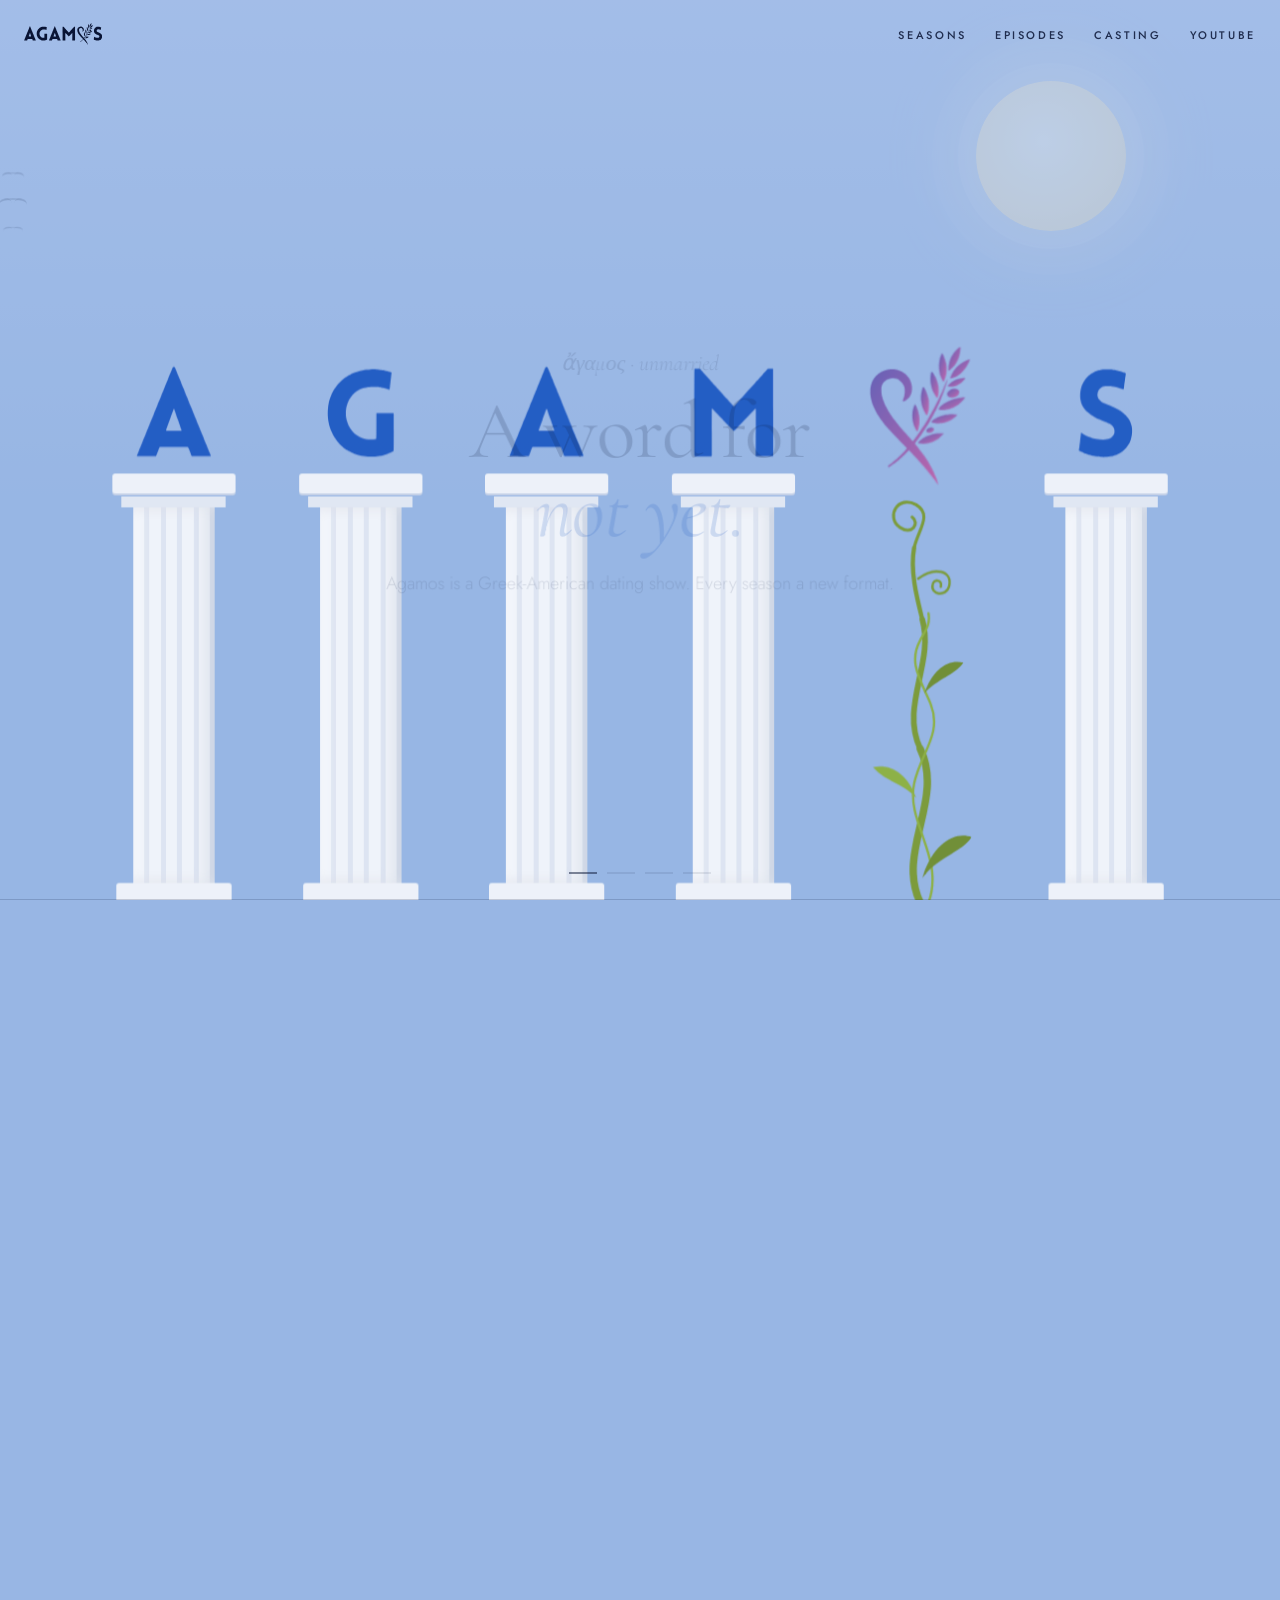
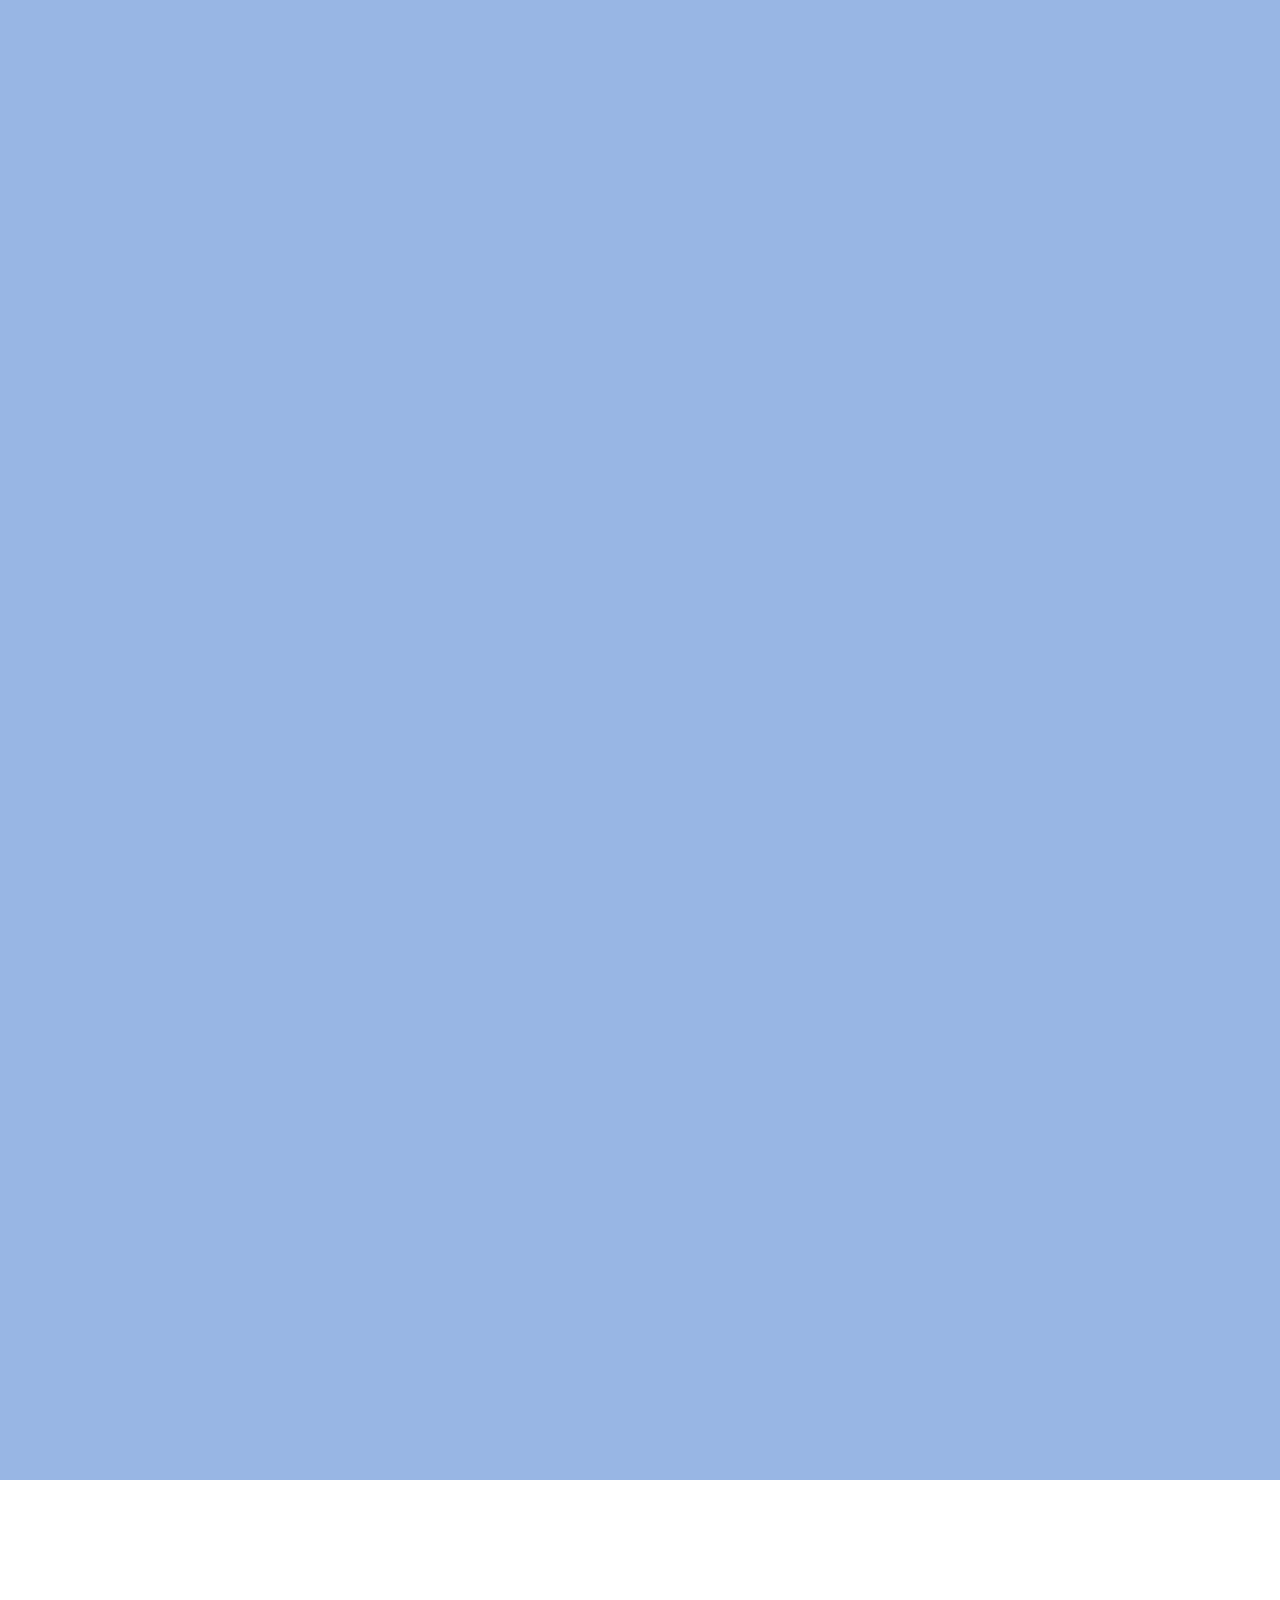
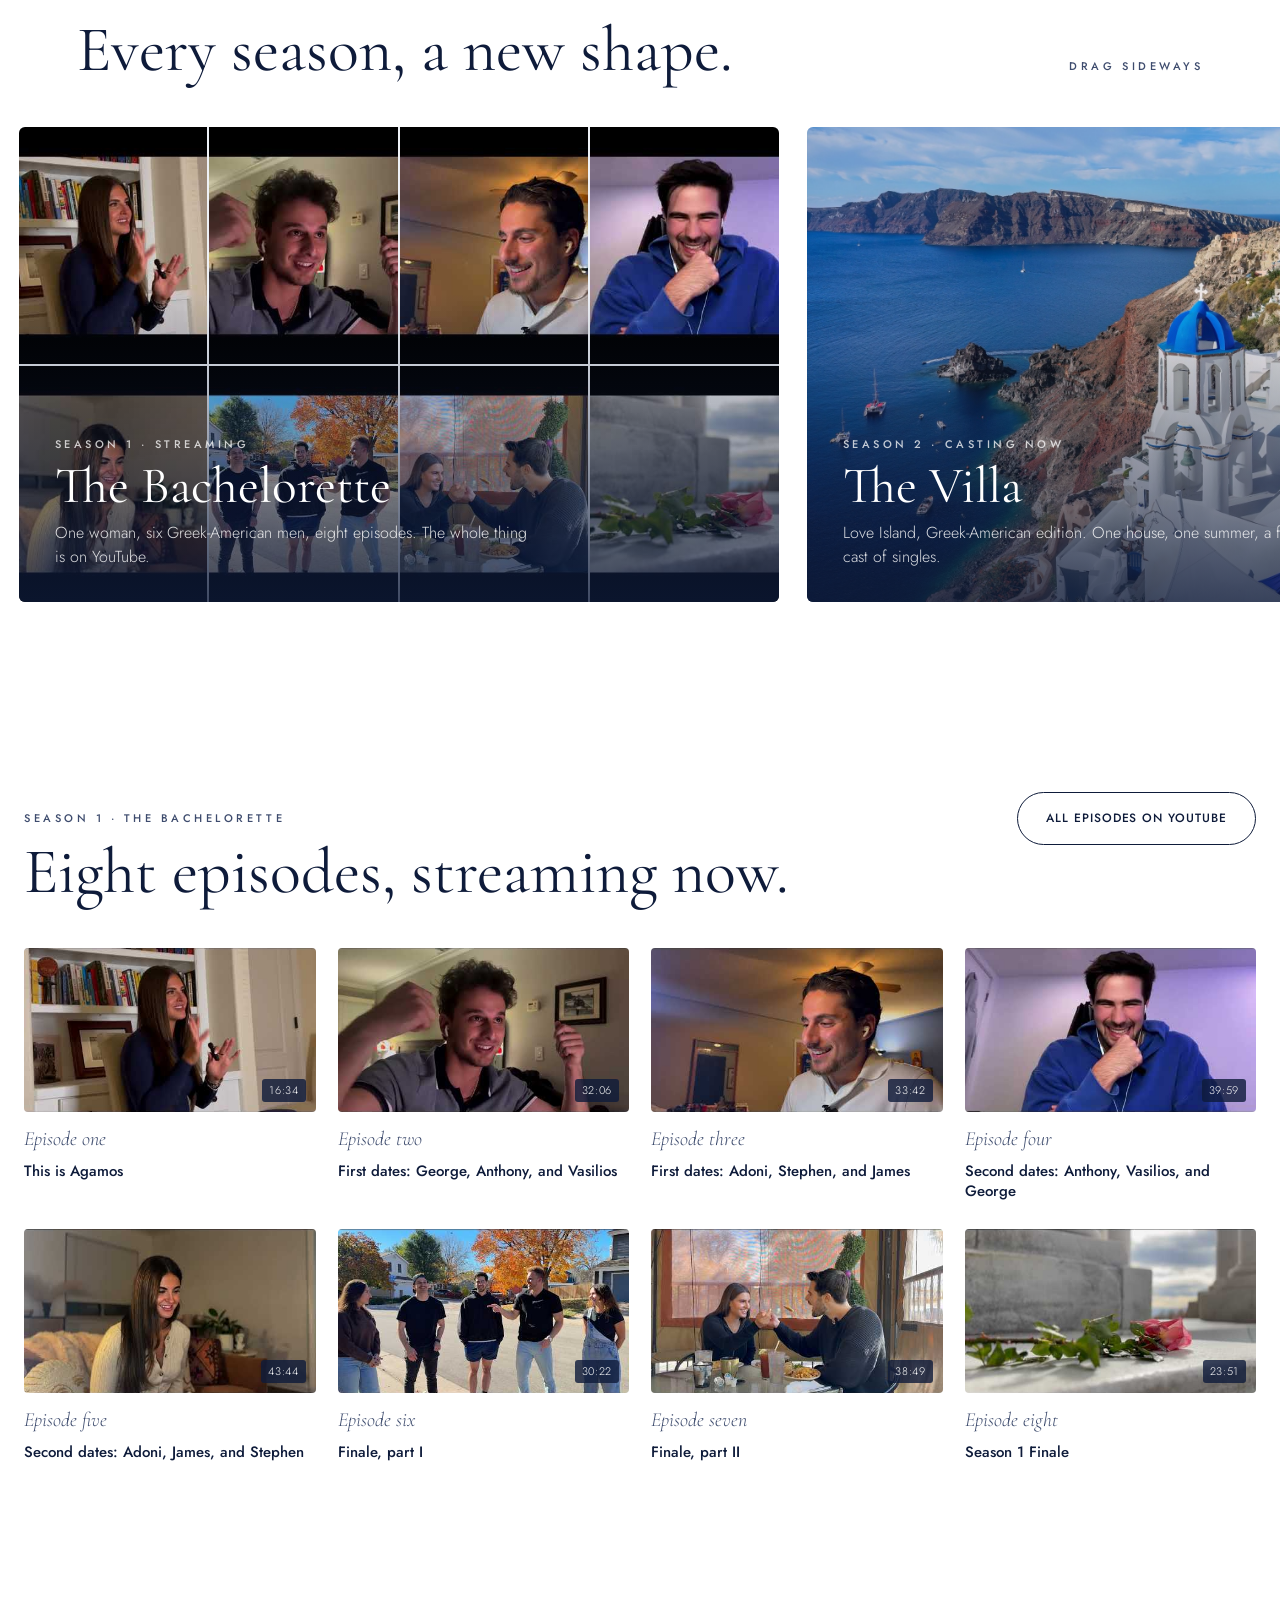
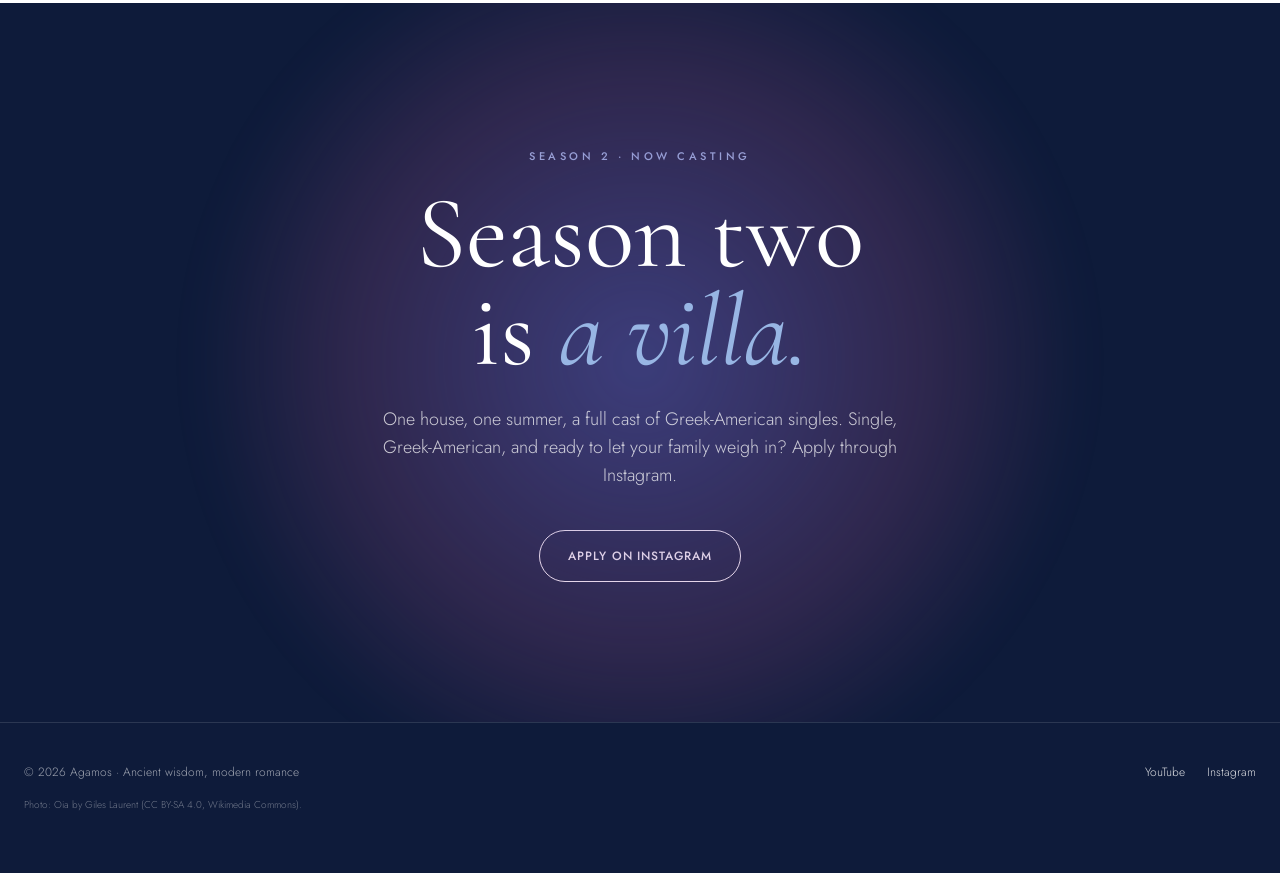
==== commit 60b2bd52: "Chapter scroll: snap points per chapter, smoothed progress, softer crossfades" ====
--- a/index.html
+++ b/index.html
@@ -123,6 +123,8 @@
   @media (prefers-reduced-motion:reduce){.sun,.bird{animation:none!important;opacity:.8}}
   /* colonnade */
   .col-track{height:520vh;position:relative}
+  html{scroll-snap-type:y proximity}
+  .snap{position:absolute;left:0;width:1px;height:1px;scroll-snap-align:start;pointer-events:none}
   .colonnade .tag,.colonnade .cue{z-index:2}
   .colonnade{position:sticky;top:0;height:100vh;height:100svh;overflow:hidden;background:var(--sky)}
   .cols{position:absolute;left:0;right:0;bottom:0;height:100%;display:grid;grid-template-columns:repeat(6,1fr);padding:0 6vw;align-items:end;pointer-events:none}
@@ -221,7 +223,7 @@
   <ul><li><a href="#seasons">Seasons</a></li><li><a href="#episodes">Episodes</a></li><li><a href="#casting">Casting</a></li><li><a href="https://www.youtube.com/@AgamosTV" target="_blank" rel="noopener">YouTube</a></li></ul>
 </div></nav>
 
-<div class="col-track" id="colTrack">
+<div class="col-track" id="colTrack"><div class="snap" style="top:0"></div>
   <section class="colonnade" id="top">
     <div class="sky" aria-hidden="true"><div class="sun"></div><i class="bird" style="top:22%;transform:scale(1);--dur:70s;--del:-10s"></i><i class="bird" style="top:25%;transform:scale(.7);--dur:85s;--del:-40s"></i><i class="bird" style="top:19%;transform:scale(.8);--dur:78s;--del:-55s"></i></div>
     <div class="tag" id="tag"><span class="eyebrow">A Greek-American dating show</span><p>Ancient wisdom. Modern romance.</p></div>
@@ -383,33 +385,44 @@
 
   function prog(track){ const r=track.getBoundingClientRect(); const h=track.offsetHeight-innerHeight; return clamp(-r.top/h,0,1); }
 
+  // chapter layout: an intro hold, then equal windows; snap targets sit at each chapter's centre
+  const start=.2, span=(1-start)/chapters.length;
+  function placeSnaps(){
+    colTrack.querySelectorAll('.snap:not(:first-child)').forEach(n=>n.remove());
+    const h=colTrack.offsetHeight-innerHeight;
+    chapters.forEach((_,i)=>{ const d=document.createElement('div'); d.className='snap'; d.style.top=((start+(i+.5)*span)*h)+'px'; colTrack.appendChild(d); });
+  }
+  placeSnaps(); addEventListener('resize',placeSnaps);
+
+  let pS=0, raf=null;
   function frame(){
     if(reduce) return;
     // colonnade: hold for the intro, then chapters pass through the columns
-    const p=prog(colTrack);
+    const target=prog(colTrack);
+    pS+= (target-pS)*.14; if(Math.abs(target-pS)<.0005) pS=target;
+    const p=pS;
     const bg=clamp((p-.22)/.6,0,1);
-    colonnade.style.background=`color-mix(in srgb, #98B6E4 ${100-bg*100}%, #FFFFFF)`; sky.style.opacity=String(1-bg);
+    colonnade.style.background=`color-mix(in srgb, #98B6E4 ${100-bg*100}%, #FFFFFF)`; sky.style.opacity=String(1-clamp((p-.08)/.24,0,1));
     const fade=clamp((p-.2)/.2,0,1);
     document.getElementById('cols').style.opacity=String(1-fade*.74);
     document.getElementById('cols').style.transform=`translateY(${fade*6}vh) scale(${1-fade*.06})`;
     document.getElementById('tag').style.opacity=String(1-clamp(p/.12,0,1));
     document.querySelector('.cue').style.opacity=String(.7*(1-clamp(p/.08,0,1)));
-    const start=.2, span=(1-start)/chapters.length;
     let active=0;
     chapters.forEach((ch,i)=>{
       const a=start+i*span, b=a+span;
-      const inW=clamp((p-a)/(span*.28),0,1), outW=clamp((b-p)/(span*.22),0,1);
+      const inW=ease(clamp((p-a)/(span*.36),0,1)), outW=ease(clamp((b-p)/(span*.3),0,1));
       const o=Math.min(inW,outW);
-      ch.style.opacity=String(o); ch.style.transform=`translateY(${(1-inW)*30 - (1-outW)*30}px)`;
+      ch.style.opacity=String(o); ch.style.transform=`translateY(${(1-inW)*26 - (1-outW)*26}px) scale(${.985+o*.015})`;
       if(p>=a&&p<b) active=i;
     });
     dots.forEach((d,i)=>d.classList.toggle('on',i===active));
     document.getElementById('progress').style.opacity=String(clamp((p-.18)/.08,0,1));
 
   }
-  let ticking=false;
-  addEventListener('scroll',()=>{ if(!ticking){ requestAnimationFrame(()=>{frame();ticking=false;}); ticking=true; } },{passive:true});
-  addEventListener('resize',frame); frame();
+  function loop(){ frame(); if(Math.abs(prog(colTrack)-pS)>.0005){ raf=requestAnimationFrame(loop); } else { raf=null; } }
+  function kick(){ if(!raf) raf=requestAnimationFrame(loop); }
+  addEventListener('scroll',kick,{passive:true}); addEventListener('resize',kick); kick();
 
   // seasons rail: drag to scroll sideways (wheel/trackpad horizontal scroll works natively)
   let down=false,sx=0,sl=0,moved=false;
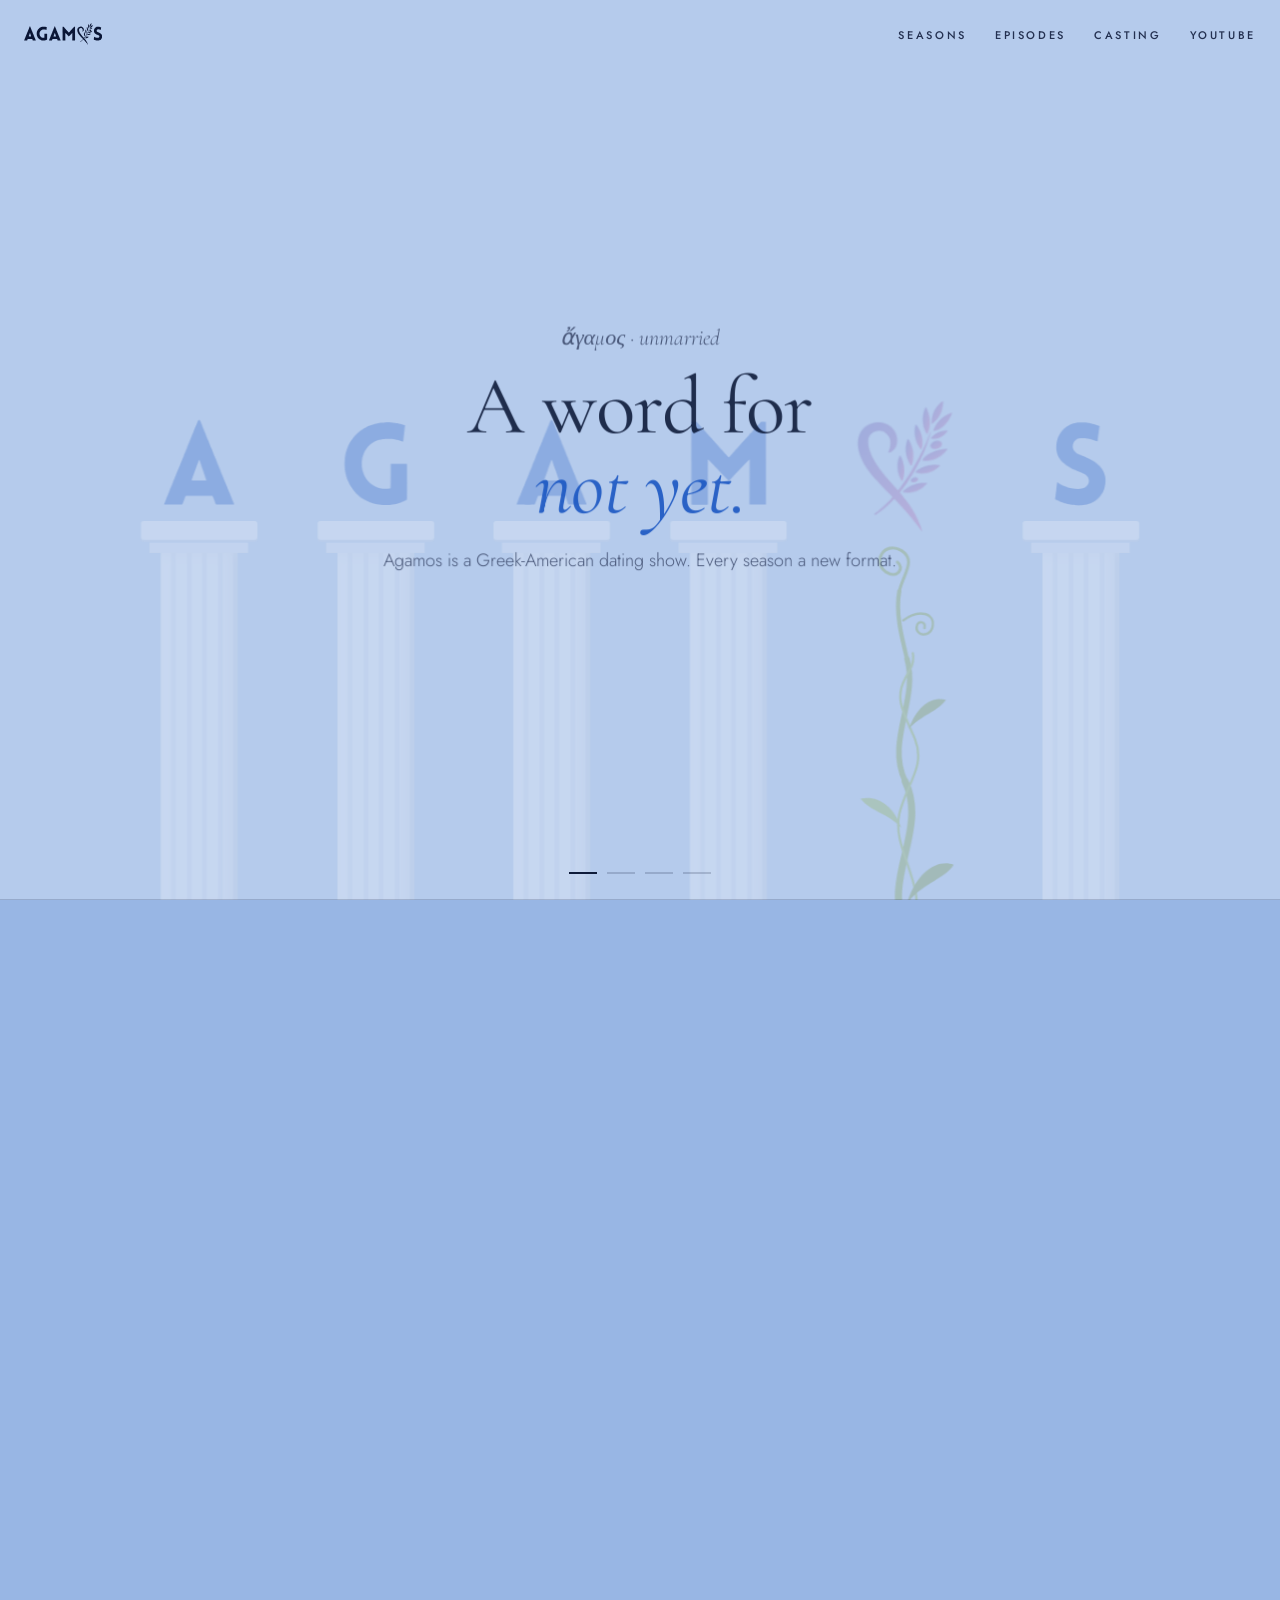
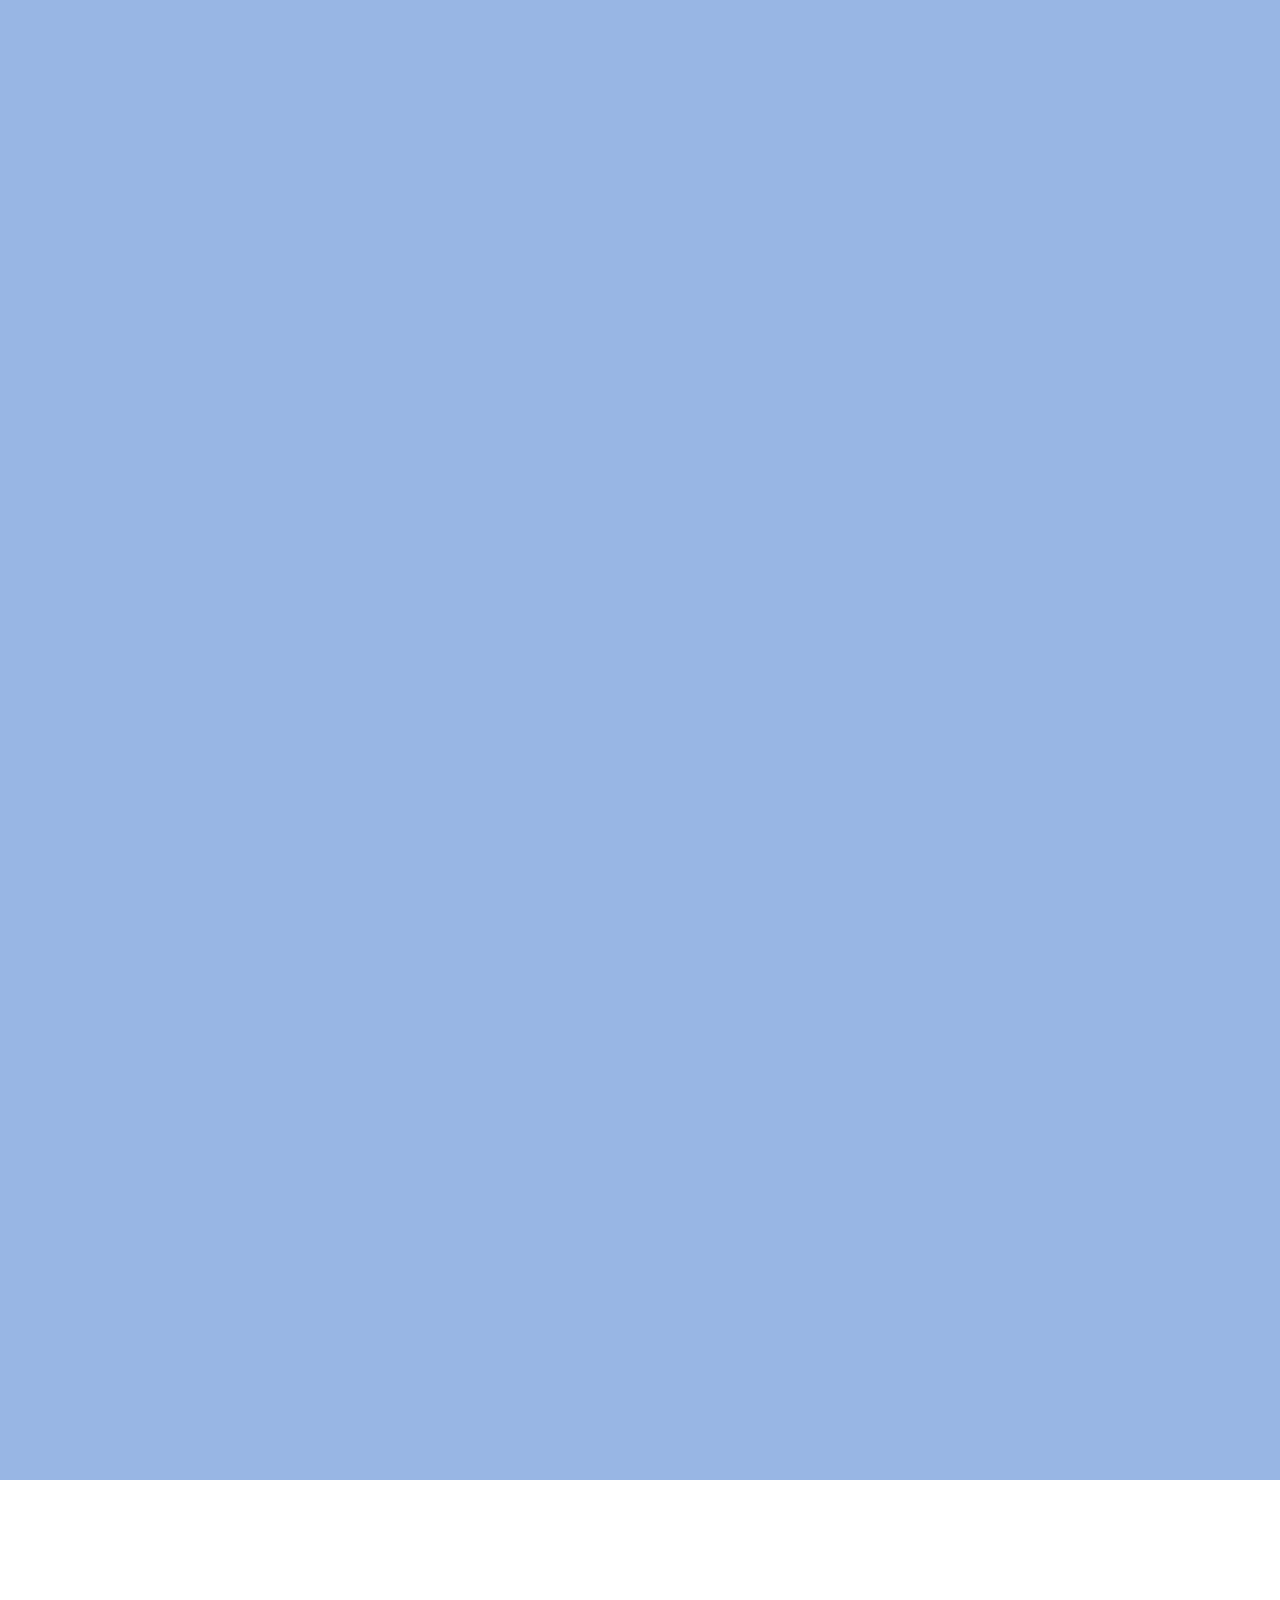
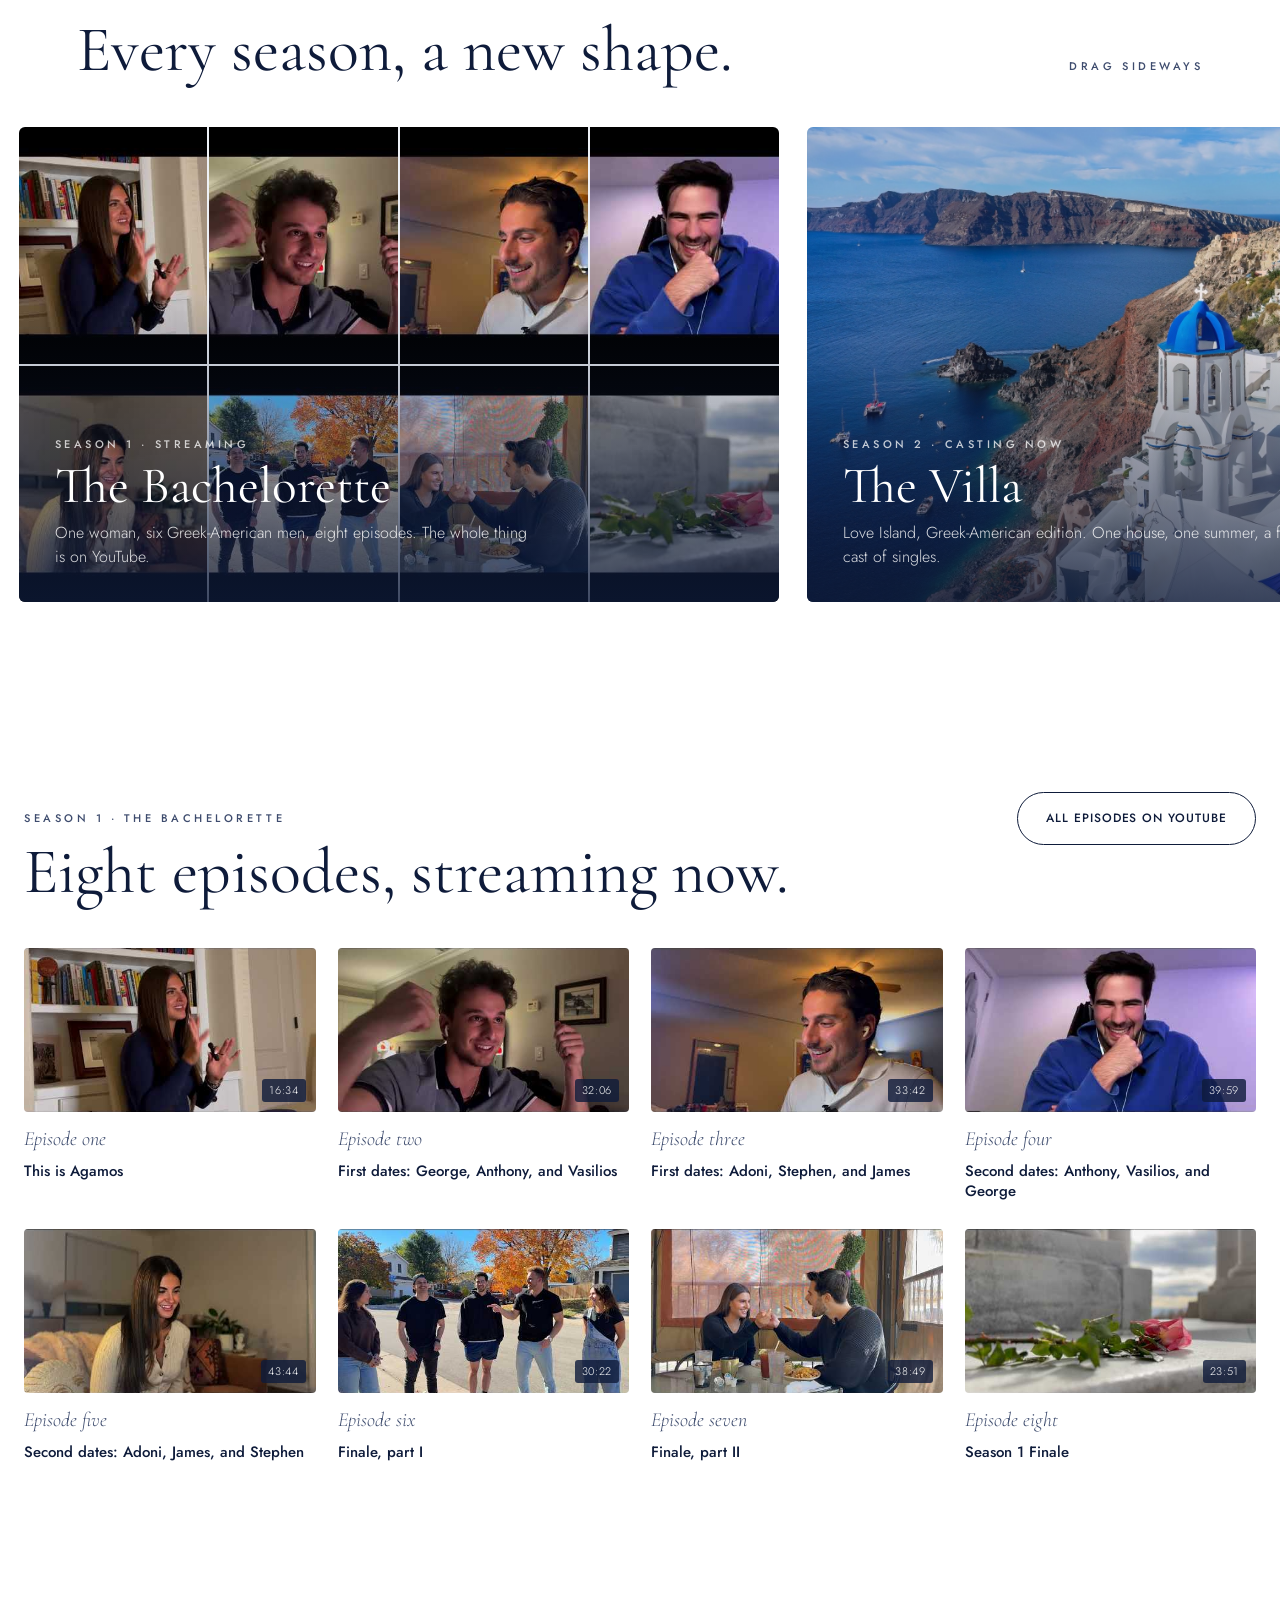
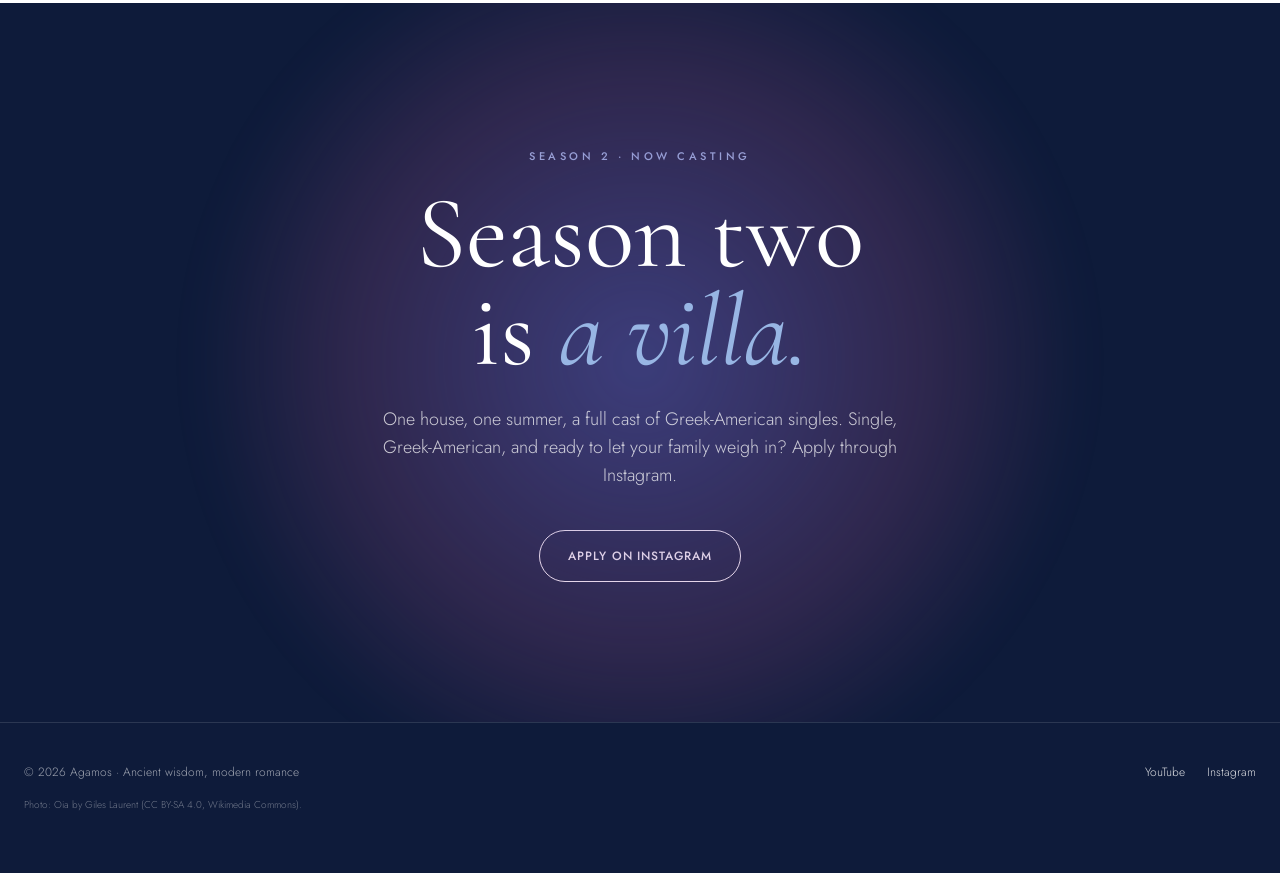
==== commit 43a6ea69: "Shorter lead-in before the first chapter" ====
--- a/index.html
+++ b/index.html
@@ -386,7 +386,7 @@
   function prog(track){ const r=track.getBoundingClientRect(); const h=track.offsetHeight-innerHeight; return clamp(-r.top/h,0,1); }
 
   // chapter layout: an intro hold, then equal windows; snap targets sit at each chapter's centre
-  const start=.2, span=(1-start)/chapters.length;
+  const start=.08, span=(1-start)/chapters.length;
   function placeSnaps(){
     colTrack.querySelectorAll('.snap:not(:first-child)').forEach(n=>n.remove());
     const h=colTrack.offsetHeight-innerHeight;
@@ -401,13 +401,13 @@
     const target=prog(colTrack);
     pS+= (target-pS)*.14; if(Math.abs(target-pS)<.0005) pS=target;
     const p=pS;
-    const bg=clamp((p-.22)/.6,0,1);
-    colonnade.style.background=`color-mix(in srgb, #98B6E4 ${100-bg*100}%, #FFFFFF)`; sky.style.opacity=String(1-clamp((p-.08)/.24,0,1));
-    const fade=clamp((p-.2)/.2,0,1);
+    const bg=clamp((p-.1)/.55,0,1);
+    colonnade.style.background=`color-mix(in srgb, #98B6E4 ${100-bg*100}%, #FFFFFF)`; sky.style.opacity=String(1-clamp((p-.03)/.16,0,1));
+    const fade=clamp((p-.06)/.16,0,1);
     document.getElementById('cols').style.opacity=String(1-fade*.74);
     document.getElementById('cols').style.transform=`translateY(${fade*6}vh) scale(${1-fade*.06})`;
-    document.getElementById('tag').style.opacity=String(1-clamp(p/.12,0,1));
-    document.querySelector('.cue').style.opacity=String(.7*(1-clamp(p/.08,0,1)));
+    document.getElementById('tag').style.opacity=String(1-clamp(p/.06,0,1));
+    document.querySelector('.cue').style.opacity=String(.7*(1-clamp(p/.05,0,1)));
     let active=0;
     chapters.forEach((ch,i)=>{
       const a=start+i*span, b=a+span;
@@ -417,7 +417,7 @@
       if(p>=a&&p<b) active=i;
     });
     dots.forEach((d,i)=>d.classList.toggle('on',i===active));
-    document.getElementById('progress').style.opacity=String(clamp((p-.18)/.08,0,1));
+    document.getElementById('progress').style.opacity=String(clamp((p-.06)/.06,0,1));
 
   }
   function loop(){ frame(); if(Math.abs(prog(colTrack)-pS)>.0005){ raf=requestAnimationFrame(loop); } else { raf=null; } }
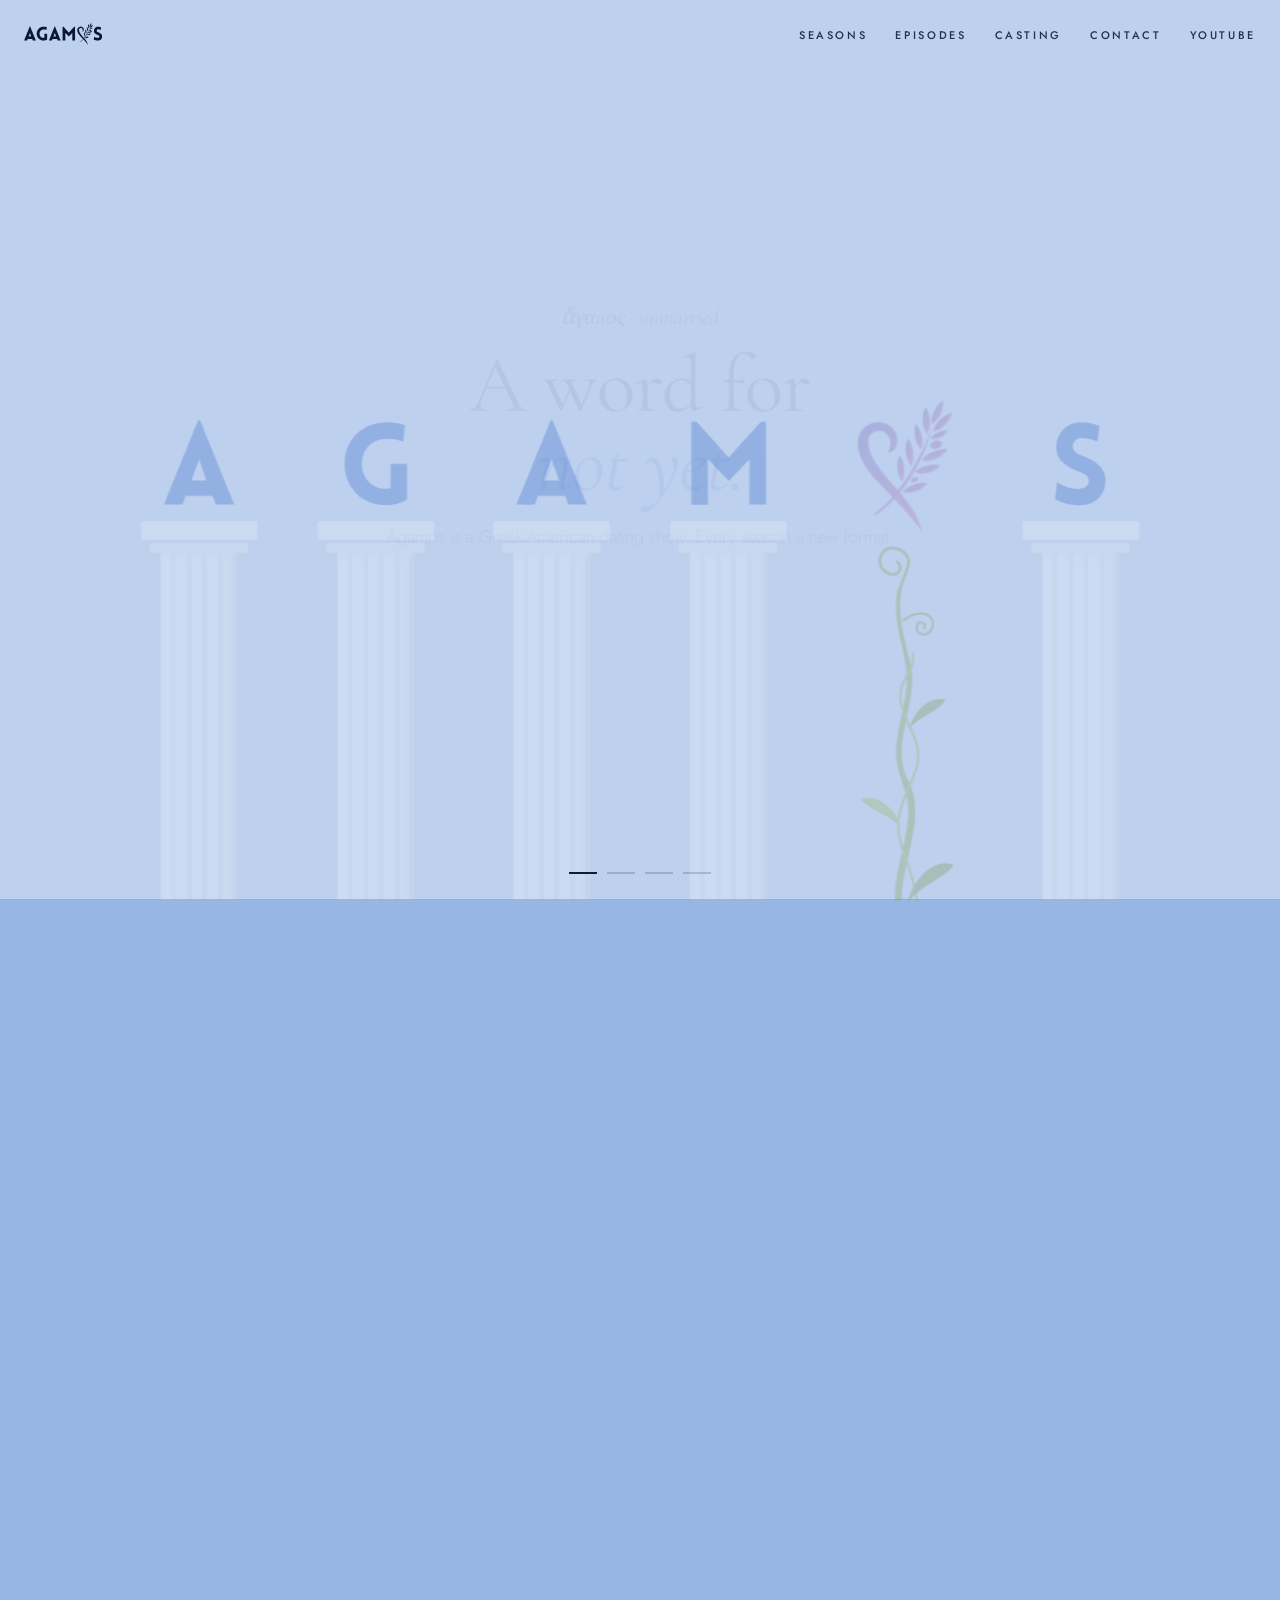
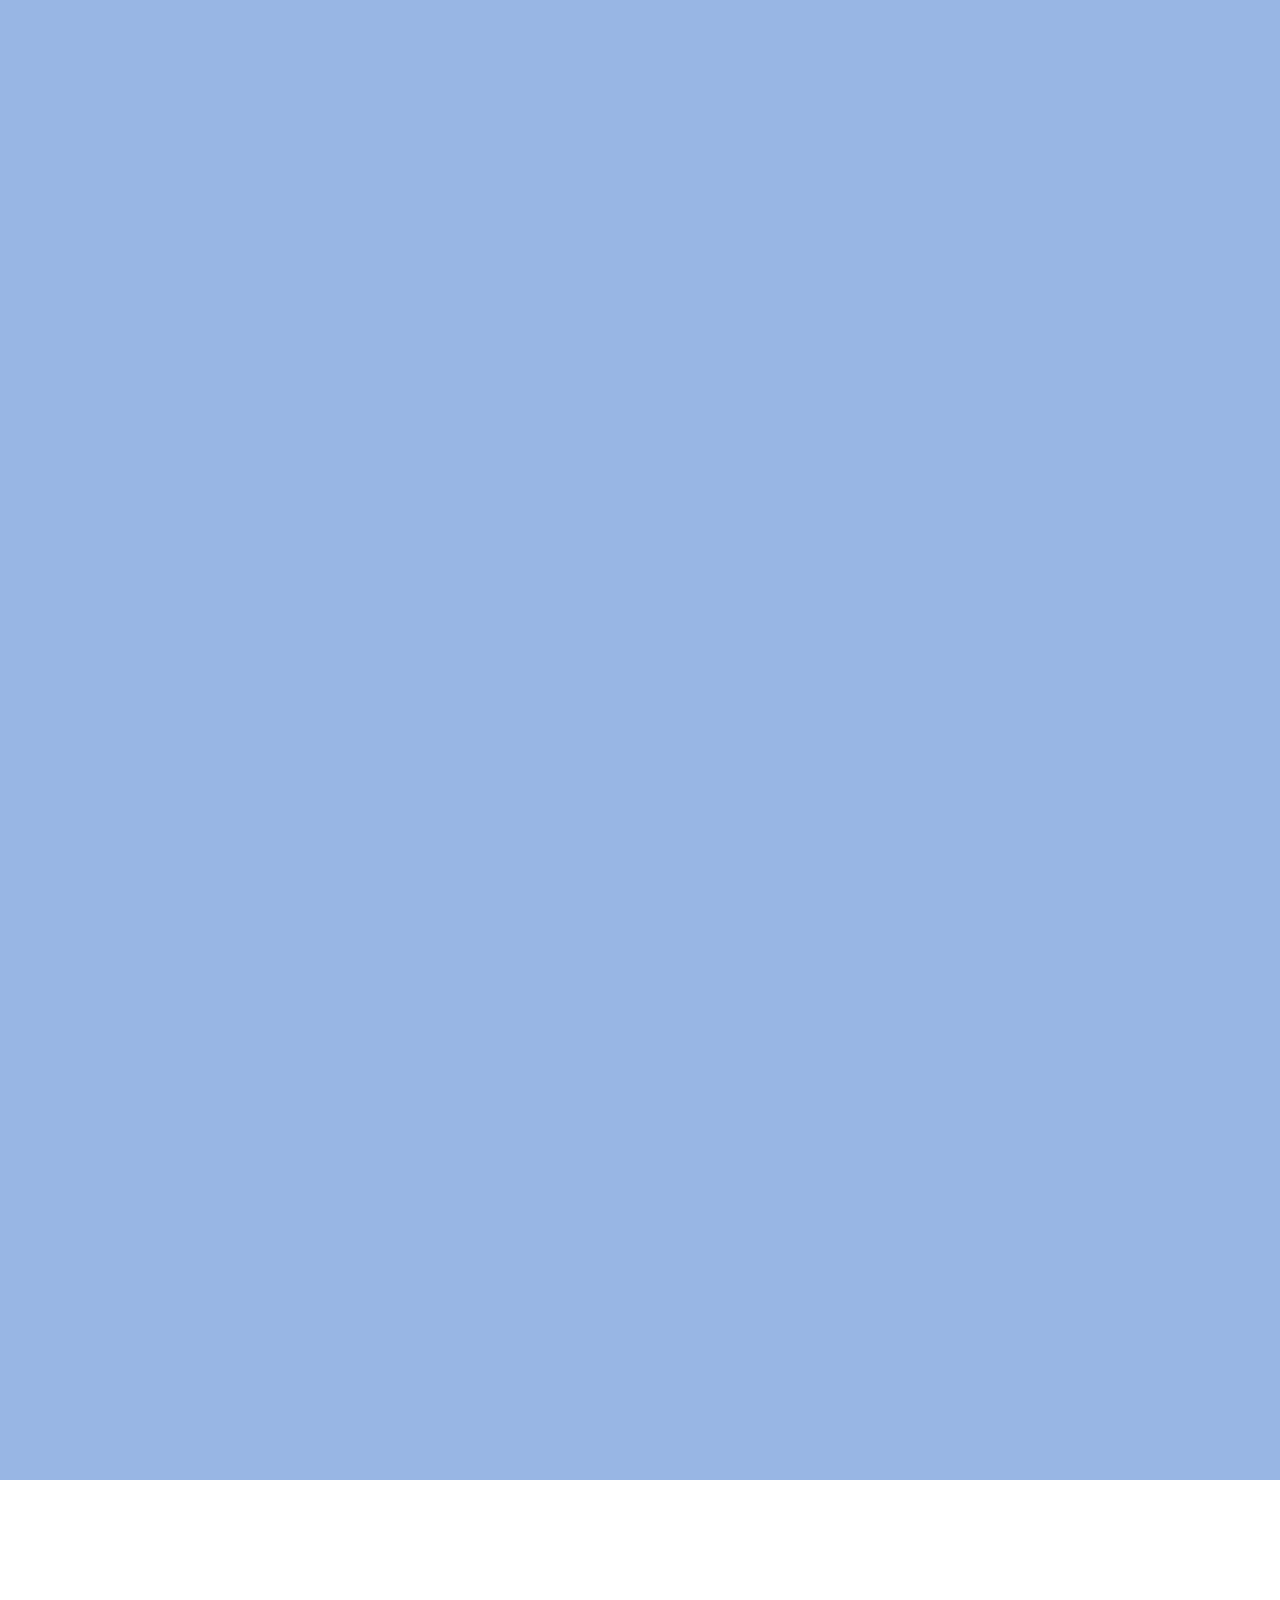
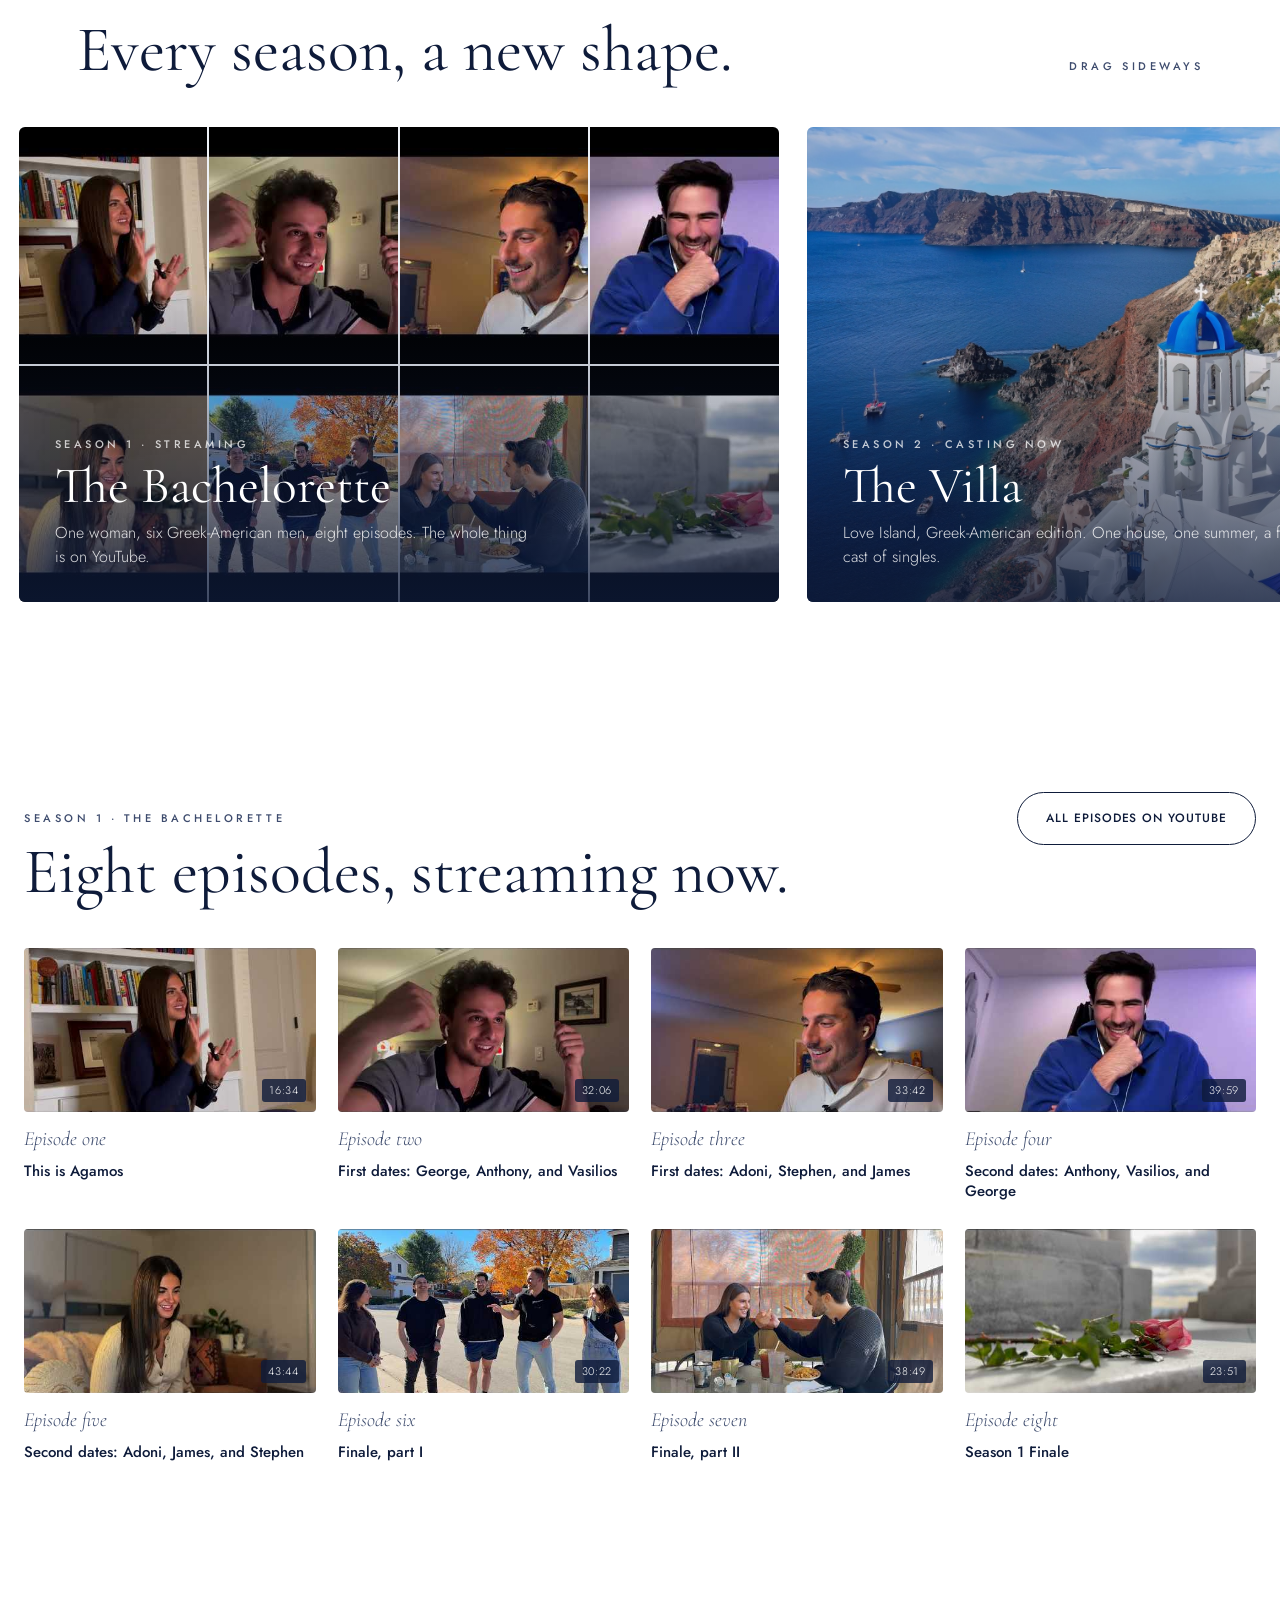
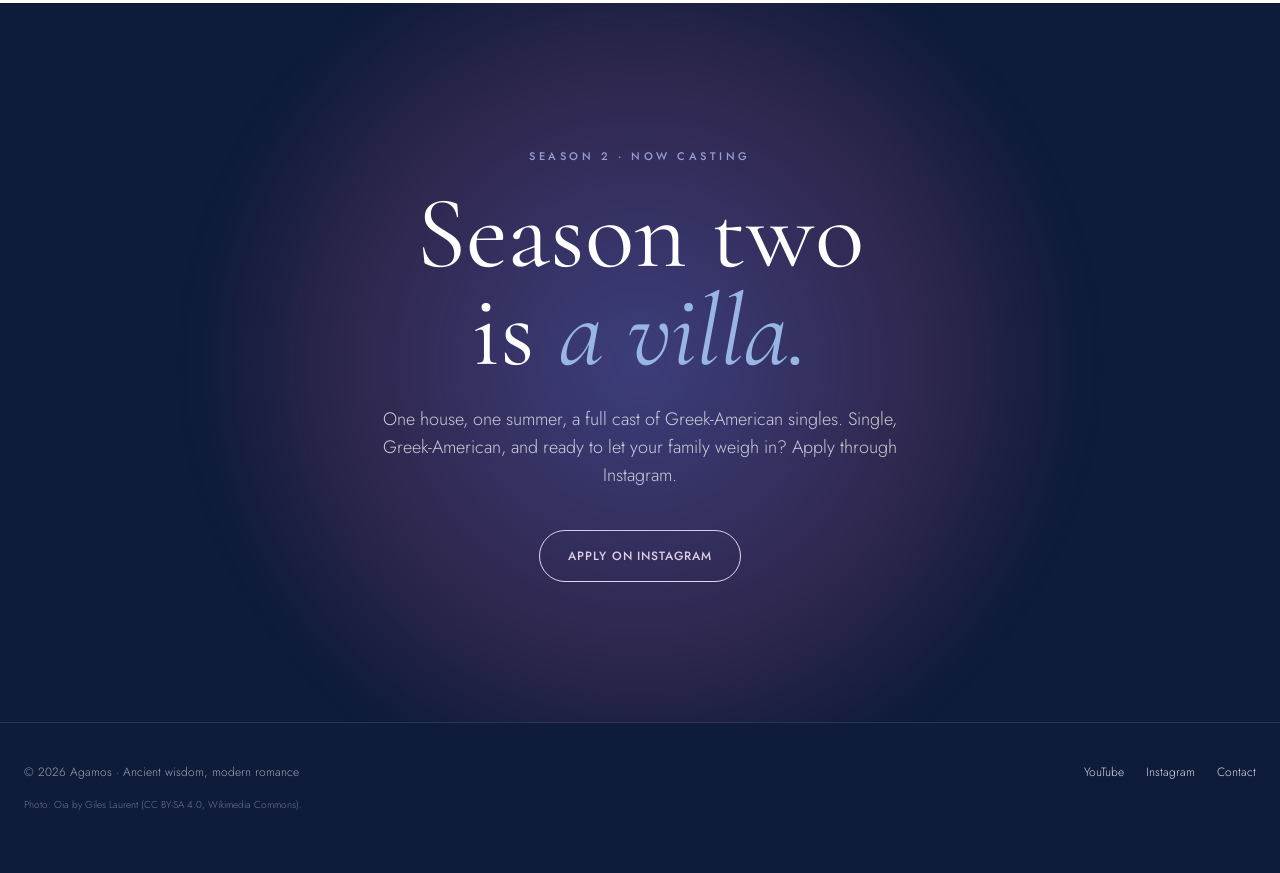
==== commit 45937123: "Contact page and nav link" ====
--- a/index.html
+++ b/index.html
@@ -194,7 +194,7 @@
   footer small{display:block;max-width:720px;line-height:1.7;margin-top:14px;color:rgba(255,255,255,.4)}
 
   @media (max-width:820px){
-    .nav ul{gap:16px} .nav li:nth-child(2){display:none}
+    .nav ul{gap:16px} .nav li.hide-m{display:none}
     /* phone: shorter, thicker columns standing mid-screen; tagline below the ground line */
     .col-track{height:420vh} .cols{padding:0 2vw;bottom:34vh;height:66vh;overflow:hidden} .ground{bottom:34vh}
     .col{height:34vh} .col .shaft{width:64%} .col .cap{width:88%;height:1.6vh} .col .cap2{width:76%;height:.9vh} .col .base{width:84%;height:1.6vh}
@@ -220,7 +220,7 @@
 <svg width="0" height="0" style="position:absolute" aria-hidden="true"><defs><linearGradient id="hg" x1="0" y1="1" x2="1" y2="0"><stop offset="0" stop-color="#635BB3"></stop><stop offset="1" stop-color="#C660A8"></stop></linearGradient><symbol id="gA1" viewBox="145.5 332.8 696.7 848.1"><g transform="translate(0,1560) scale(0.1,-0.1)"><path d="M4885 12201 c-34 -14 -51 -42 -83 -131 -38 -108 -199 -497 -221 -536 -6 -10 -20 -44 -32 -74 -86 -224 -128 -333 -174 -445 -21 -49 -48 -117 -60 -150 -13 -33 -33 -78 -44 -100 -12 -21 -21 -45 -21 -53 0 -7 -11 -32 -24 -55 -13 -23 -29 -58 -35 -78 -6 -20 -20 -53 -31 -74 -11 -22 -20 -48 -20 -59 0 -10 -9 -37 -20 -60 -23 -48 -86 -203 -106 -261 -8 -22 -26 -67 -40 -100 -15 -33 -40 -91 -56 -130 -17 -38 -41 -92 -54 -120 -13 -27 -33 -77 -45 -110 -12 -33 -32 -89 -44 -125 -13 -36 -40 -105 -60 -155 -21 -49 -46 -112 -57 -140 -10 -27 -30 -72 -44 -99 -13 -28 -24 -56 -24 -63 0 -7 -11 -34 -25 -60 -45 -89 -75 -160 -129 -309 -59 -164 -86 -232 -122 -312 -13 -29 -24 -57 -24 -63 0 -10 -39 -97 -91 -203 -16 -32 -29 -66 -29 -75 0 -9 -12 -38 -25 -66 -14 -27 -25 -55 -25 -62 0 -6 -15 -49 -34 -95 -19 -45 -53 -128 -75 -183 -22 -55 -56 -138 -76 -185 -20 -47 -46 -110 -57 -140 -12 -30 -27 -64 -34 -75 -7 -11 -20 -41 -29 -65 -8 -25 -22 -58 -30 -75 -8 -16 -37 -91 -65 -165 -61 -167 -94 -250 -126 -317 -13 -28 -24 -55 -24 -58 0 -9 -56 -138 -91 -209 -16 -33 -29 -65 -29 -72 0 -7 -14 -48 -31 -91 -72 -181 -170 -424 -204 -503 -21 -47 -46 -107 -56 -133 -11 -27 -26 -58 -33 -70 -8 -12 -20 -42 -26 -67 -6 -25 -17 -54 -24 -65 -7 -11 -23 -51 -35 -90 -20 -63 -45 -126 -88 -225 -9 -19 -35 -82 -58 -140 -24 -58 -65 -152 -90 -210 -26 -58 -62 -148 -80 -200 -37 -108 -156 -405 -185 -465 -25 -50 -25 -81 -2 -94 12 -6 333 -10 875 -10 787 0 858 2 877 17 17 15 72 145 131 312 11 30 28 73 38 95 11 22 33 85 51 140 49 155 90 258 111 280 19 20 34 20 1307 23 1263 2 1288 2 1319 -17 24 -15 36 -33 47 -70 8 -27 21 -60 30 -73 9 -13 24 -49 35 -79 10 -29 33 -90 51 -134 45 -112 85 -224 122 -339 20 -59 43 -110 59 -127 l26 -28 851 -1 c617 0 858 2 873 11 18 9 21 18 17 52 -3 23 -15 62 -27 87 -13 25 -31 70 -42 99 -11 30 -25 64 -33 75 -7 12 -19 38 -26 59 -7 22 -29 76 -50 120 -20 45 -47 114 -60 152 -12 39 -32 88 -43 110 -22 43 -57 136 -87 228 -10 32 -26 69 -34 82 -9 13 -22 41 -30 62 -7 21 -30 76 -51 123 -20 47 -45 109 -56 139 -10 30 -23 59 -28 65 -5 6 -35 80 -65 164 -31 84 -65 171 -76 192 -11 22 -20 45 -20 53 0 8 -13 39 -30 70 -16 31 -30 64 -30 73 0 9 -11 37 -25 63 -39 75 -191 448 -224 552 -6 20 -20 53 -31 74 -11 22 -20 45 -20 51 0 7 -16 47 -36 90 -19 44 -42 93 -49 109 -24 54 -106 258 -140 353 -19 51 -41 107 -49 125 -8 18 -24 56 -36 85 -53 136 -63 160 -86 206 -13 28 -24 57 -24 65 0 9 -14 39 -30 66 -16 28 -30 57 -30 65 0 8 -8 31 -19 50 -10 19 -24 53 -31 75 -7 22 -35 96 -63 165 -27 69 -57 148 -67 176 -10 28 -27 68 -38 90 -10 21 -22 52 -26 68 -4 17 -16 42 -27 57 -10 15 -19 30 -19 34 0 4 -11 33 -24 64 -41 93 -147 361 -171 431 -13 36 -30 79 -39 95 -9 17 -16 37 -16 46 0 10 -13 43 -30 74 -16 31 -30 62 -30 68 0 5 -13 39 -30 74 -16 34 -30 65 -30 68 0 2 -11 28 -24 57 -22 49 -66 157 -121 303 -13 33 -33 85 -45 115 -12 30 -31 80 -41 110 -11 30 -30 78 -43 105 -75 158 -86 183 -86 191 0 7 -51 132 -86 210 -16 37 -70 182 -90 244 -8 25 -26 68 -39 95 -61 131 -80 174 -181 430 -31 77 -71 178 -91 225 -19 47 -41 109 -50 139 -8 30 -25 70 -39 90 -13 20 -24 43 -24 51 0 9 -11 38 -24 66 -26 53 -85 189 -106 242 -7 19 -24 38 -37 43 -29 11 -91 11 -118 0z m97 -3921 c10 -19 30 -73 44 -120 15 -47 31 -90 36 -97 5 -7 15 -36 23 -65 7 -29 36 -120 65 -203 29 -82 59 -176 66 -208 8 -32 23 -76 35 -99 12 -23 30 -67 41 -97 11 -31 30 -85 43 -121 50 -135 226 -657 236 -695 5 -22 23 -70 39 -106 16 -36 33 -86 36 -111 11 -82 56 -77 -721 -78 -759 0 -712 -5 -702 67 3 21 26 97 52 168 26 72 53 150 60 175 7 25 25 73 39 107 14 35 26 67 26 73 0 5 11 34 25 64 14 30 25 61 25 68 0 8 9 32 20 53 11 22 29 67 40 100 10 33 38 112 61 175 22 63 61 176 86 250 25 74 56 159 69 188 13 29 24 57 24 63 0 13 54 156 91 240 16 36 29 71 29 78 0 6 14 48 31 92 35 90 52 98 81 39z"></path></g></symbol><symbol id="gG" viewBox="883.4 332.8 624.1 848.1"><g transform="translate(0,1560) scale(0.1,-0.1)"><path d="M12895 11984 c-96 -11 -258 -25 -385 -33 -80 -6 -158 -15 -174 -21 -15 -5 -72 -17 -125 -25 -144 -23 -266 -52 -471 -111 -239 -70 -277 -82 -325 -106 -22 -11 -69 -30 -105 -43 -148 -52 -197 -73 -234 -98 -21 -15 -64 -39 -95 -54 -181 -87 -462 -266 -595 -378 -39 -34 -109 -91 -156 -128 -103 -82 -369 -360 -482 -504 -82 -103 -293 -419 -335 -499 -104 -200 -131 -260 -245 -544 -52 -129 -57 -144 -58 -163 0 -10 -11 -42 -24 -70 -13 -29 -27 -72 -31 -97 -4 -25 -15 -61 -24 -80 -10 -19 -23 -77 -30 -129 -7 -52 -19 -115 -27 -140 -7 -25 -18 -86 -24 -136 -44 -365 -56 -653 -41 -925 14 -237 41 -476 71 -615 10 -49 22 -112 25 -139 4 -28 15 -70 25 -95 9 -25 21 -68 25 -96 4 -27 17 -70 30 -95 13 -25 27 -64 31 -86 7 -42 52 -164 84 -229 11 -22 40 -92 65 -155 24 -63 60 -144 79 -180 76 -144 154 -279 199 -345 26 -39 75 -113 109 -165 33 -52 91 -130 127 -172 36 -42 98 -114 136 -160 78 -93 86 -101 242 -248 144 -136 329 -286 394 -321 13 -6 89 -55 168 -107 141 -93 180 -114 371 -205 119 -56 190 -86 305 -126 50 -18 110 -40 135 -51 146 -60 457 -132 740 -170 471 -63 914 -63 1337 0 231 35 300 47 311 54 5 3 42 12 84 21 83 17 384 114 453 145 11 5 101 44 200 86 214 90 319 146 343 182 16 24 17 138 17 1744 0 1635 -1 1718 -18 1735 -17 17 -64 18 -781 21 -717 2 -765 1 -785 -15 l-22 -18 -2 -1160 c-2 -1337 9 -1206 -104 -1224 -196 -32 -415 -38 -628 -16 -309 33 -527 94 -808 228 -218 104 -369 211 -582 409 -57 54 -81 83 -225 271 -102 134 -224 350 -271 482 -12 33 -35 96 -51 140 -16 44 -36 103 -44 130 -8 28 -23 77 -33 110 -11 33 -25 96 -31 140 -7 44 -20 121 -31 170 -15 74 -19 134 -19 335 0 217 3 264 26 410 14 91 39 208 55 260 15 52 31 111 35 130 3 19 12 44 19 56 8 12 21 48 30 80 10 32 23 68 30 79 6 11 18 38 25 60 29 90 138 285 228 410 223 308 480 532 812 704 89 46 348 144 440 166 36 8 90 22 120 30 30 9 96 22 145 31 50 8 115 19 145 24 105 18 461 29 625 20 168 -9 537 -54 592 -71 18 -6 81 -21 140 -33 159 -34 356 -93 505 -152 44 -17 49 -17 64 -2 10 10 20 45 25 90 4 40 10 91 13 113 3 22 10 96 16 165 7 69 18 166 25 215 8 50 19 153 25 230 6 77 18 169 25 205 7 36 18 133 25 215 6 83 18 175 26 206 21 83 18 124 -10 146 -13 11 -91 38 -172 61 -82 23 -171 49 -199 57 -27 7 -68 17 -90 20 -22 4 -67 15 -100 26 -33 10 -112 28 -175 39 -63 10 -153 26 -200 34 -47 8 -148 20 -225 26 -77 6 -185 15 -240 20 -94 9 -424 11 -490 4z"></path></g></symbol><symbol id="gA2" viewBox="1602.4 332.8 698.3 848.1"><g transform="translate(0,1560) scale(0.1,-0.1)"><path d="M19455 12201 c-32 -14 -54 -44 -74 -102 -10 -30 -32 -88 -48 -129 -17 -41 -43 -109 -58 -150 -33 -91 -77 -197 -110 -265 -45 -95 -85 -187 -85 -197 0 -6 -11 -36 -24 -67 -14 -31 -36 -85 -49 -121 -46 -124 -86 -225 -122 -310 -20 -47 -44 -105 -52 -130 -9 -25 -24 -57 -34 -71 -10 -14 -21 -38 -25 -54 -4 -16 -20 -53 -36 -83 -15 -30 -28 -62 -28 -73 0 -10 -9 -38 -20 -61 -11 -24 -42 -104 -70 -178 -28 -74 -73 -185 -100 -246 -28 -61 -50 -115 -50 -120 0 -5 -14 -36 -30 -69 -17 -33 -30 -66 -30 -73 0 -7 -11 -32 -24 -55 -13 -23 -27 -58 -31 -77 -4 -19 -16 -51 -25 -71 -10 -19 -27 -60 -38 -90 -60 -165 -83 -223 -91 -233 -4 -6 -14 -29 -21 -51 -11 -37 -36 -93 -96 -220 -13 -27 -31 -70 -40 -95 -33 -92 -73 -198 -114 -300 -23 -58 -53 -132 -65 -165 -37 -95 -77 -188 -90 -210 -7 -11 -18 -38 -25 -60 -7 -22 -17 -45 -22 -52 -5 -7 -20 -40 -33 -75 -25 -68 -68 -180 -147 -383 -27 -71 -59 -144 -69 -161 -10 -17 -19 -38 -19 -46 0 -8 -11 -36 -25 -64 -13 -27 -31 -69 -40 -94 -8 -24 -22 -51 -29 -60 -8 -8 -21 -37 -29 -65 -17 -57 -125 -342 -162 -426 -14 -31 -25 -60 -25 -64 0 -10 -50 -120 -85 -188 -14 -26 -25 -53 -25 -60 0 -7 -11 -35 -24 -63 -14 -27 -33 -74 -44 -104 -11 -30 -41 -109 -67 -175 -26 -66 -49 -129 -52 -140 -9 -34 -122 -297 -148 -346 -14 -26 -25 -53 -25 -60 0 -8 -13 -41 -29 -74 -16 -33 -36 -80 -44 -105 -37 -114 -78 -222 -92 -243 -8 -13 -21 -43 -29 -68 -18 -55 -60 -161 -86 -214 -10 -22 -34 -76 -53 -120 -19 -44 -46 -108 -60 -141 -15 -34 -27 -66 -27 -71 0 -5 -25 -72 -56 -149 -31 -76 -62 -160 -70 -185 -8 -26 -21 -52 -29 -59 -21 -18 -19 -67 3 -79 12 -6 336 -10 878 -11 682 0 863 2 876 12 17 14 58 107 88 201 10 32 23 64 29 71 6 7 17 37 25 68 8 30 24 74 35 96 12 23 21 49 21 59 1 10 7 34 14 53 8 19 32 87 55 150 22 63 50 124 61 135 20 20 29 20 1317 22 l1296 2 33 -33 c19 -19 34 -41 34 -49 0 -8 13 -44 30 -79 16 -34 30 -70 30 -78 0 -8 8 -31 19 -50 10 -19 22 -46 26 -60 4 -14 18 -52 30 -85 47 -120 99 -271 114 -329 11 -42 24 -65 44 -80 28 -21 31 -21 880 -23 737 -2 855 0 874 13 30 19 29 29 -7 108 -16 37 -34 85 -41 109 -6 23 -21 60 -34 82 -12 22 -26 54 -29 70 -4 17 -15 41 -24 55 -9 14 -27 50 -38 80 -12 30 -35 89 -52 130 -16 41 -53 136 -81 210 -73 190 -117 299 -141 345 -11 21 -20 46 -20 55 0 8 -12 33 -25 55 -14 22 -25 47 -25 56 0 8 -12 38 -26 67 -14 28 -38 86 -54 129 -16 43 -43 114 -60 158 -18 44 -41 104 -51 134 -10 29 -27 67 -38 85 -10 17 -21 47 -25 67 -4 21 -15 48 -26 61 -10 14 -22 38 -26 54 -4 16 -17 49 -29 74 -13 25 -37 83 -55 130 -31 84 -91 232 -135 340 -13 30 -26 71 -30 90 -4 19 -18 50 -30 70 -13 19 -29 53 -35 75 -7 22 -21 53 -31 70 -11 16 -19 36 -19 44 0 8 -9 33 -19 55 -55 115 -90 202 -156 390 -14 38 -31 79 -39 91 -8 12 -20 42 -26 66 -6 24 -22 66 -36 93 -13 28 -24 57 -24 66 0 8 -7 25 -15 37 -15 22 -48 97 -105 238 -79 196 -95 236 -122 310 -16 44 -35 89 -42 100 -7 11 -17 36 -21 55 -4 19 -15 49 -25 66 -9 17 -23 48 -30 70 -7 21 -17 44 -22 50 -9 12 -21 42 -100 239 -51 128 -83 211 -118 305 -15 41 -34 91 -42 110 -9 19 -32 73 -52 120 -21 47 -46 103 -56 125 -10 22 -35 83 -55 135 -19 52 -49 127 -65 165 -51 124 -90 226 -90 238 0 7 -14 39 -30 72 -16 33 -30 66 -30 74 0 8 -11 33 -24 55 -13 23 -29 59 -36 81 -7 22 -19 49 -26 61 -8 11 -22 45 -33 75 -10 29 -26 70 -34 89 -21 45 -124 308 -148 379 -11 30 -25 64 -33 75 -7 12 -19 39 -26 61 -7 22 -24 60 -37 84 -12 24 -23 51 -23 59 0 8 -11 35 -24 61 -27 51 -81 182 -91 221 -4 14 -34 89 -66 168 -32 78 -59 148 -59 156 0 7 -13 40 -29 72 -42 85 -77 163 -90 205 -17 53 -50 79 -107 84 -27 3 -58 1 -69 -4z m104 -3938 c61 -158 84 -222 96 -268 21 -79 102 -321 118 -352 8 -15 18 -44 22 -63 4 -19 15 -53 26 -75 10 -22 27 -65 38 -95 11 -30 33 -93 51 -140 17 -47 56 -161 86 -255 30 -93 64 -192 74 -220 11 -27 24 -72 30 -100 6 -27 19 -63 29 -80 11 -16 22 -46 26 -65 4 -19 18 -58 32 -87 33 -71 41 -144 18 -163 -15 -13 -118 -15 -700 -18 -616 -2 -684 -1 -699 13 -24 25 -20 48 35 205 28 80 59 171 70 202 10 32 25 68 33 80 8 13 21 50 31 82 9 32 22 68 30 80 7 12 16 37 20 56 4 19 18 58 31 85 12 28 46 120 73 205 28 85 67 200 87 255 19 55 43 125 53 155 10 30 28 71 39 90 12 19 22 44 22 54 0 11 11 43 25 71 13 29 29 74 35 100 6 25 19 63 29 83 10 21 28 69 39 107 23 76 46 115 66 115 7 0 23 -26 35 -57z"></path></g></symbol><symbol id="gM" viewBox="2403.0 332.8 742.0 848.1"><g transform="translate(0,1560) scale(0.1,-0.1)"><path d="M24143 12042 c-13 -2 -30 -13 -38 -25 -13 -19 -15 -473 -15 -4034 0 -3977 0 -4013 20 -4033 19 -19 37 -19 780 -20 l761 0 24 24 25 25 0 2171 c-1 1194 2 2175 5 2180 3 6 16 10 29 10 15 0 56 -36 136 -124 63 -68 210 -222 325 -342 116 -121 275 -288 355 -373 80 -85 172 -181 204 -215 64 -65 162 -168 455 -476 322 -338 525 -540 541 -540 15 0 94 78 259 255 46 49 134 142 195 205 62 63 145 151 186 195 40 44 141 150 223 235 254 263 324 336 592 620 143 151 314 331 380 399 66 68 128 132 138 143 23 24 44 23 58 -4 9 -17 11 -375 5 -1543 -11 -2658 -11 -2805 8 -2824 15 -14 87 -16 783 -18 668 -2 770 -1 790 12 l23 15 0 4023 c0 3358 -2 4026 -13 4042 -13 17 -32 18 -235 18 -195 -1 -224 -3 -251 -19 -17 -10 -77 -72 -133 -139 -57 -66 -146 -165 -198 -221 -52 -56 -104 -112 -115 -126 -46 -57 -94 -110 -205 -228 -65 -69 -145 -159 -178 -200 -33 -41 -108 -124 -166 -183 -58 -59 -125 -133 -147 -164 -23 -30 -87 -104 -143 -162 -55 -59 -128 -138 -161 -176 -33 -38 -125 -142 -205 -231 -299 -332 -554 -616 -745 -829 -108 -121 -291 -323 -405 -450 -114 -126 -234 -260 -266 -297 -33 -37 -66 -68 -74 -68 -18 0 -82 65 -236 238 -60 68 -158 179 -219 247 -60 67 -157 176 -215 241 -58 64 -147 163 -199 218 -51 56 -124 137 -161 181 -37 44 -123 139 -190 210 -67 72 -146 159 -175 195 -29 36 -98 115 -155 175 -56 61 -128 139 -158 175 -31 36 -93 103 -137 150 -45 47 -126 137 -179 200 -54 63 -128 147 -164 185 -37 39 -108 117 -157 174 -50 58 -122 139 -161 180 -39 42 -117 128 -174 191 -263 294 -350 390 -416 459 l-71 74 -209 1 c-115 1 -219 0 -231 -2z"></path></g></symbol><symbol id="gH" viewBox="3263.6 143.0 934.7 1288.7"><g transform="translate(0,1560) scale(0.1,-0.1)"><path d="M34475 12043 c-16 -2 -48 -8 -70 -13 -22 -5 -80 -14 -128 -20 -213 -26 -535 -163 -760 -324 -77 -54 -263 -212 -281 -237 -8 -11 -36 -44 -62 -74 -64 -70 -108 -124 -124 -155 -7 -14 -26 -40 -41 -58 -16 -18 -29 -37 -29 -43 0 -6 -8 -23 -19 -37 -10 -15 -22 -38 -26 -52 -4 -14 -18 -38 -31 -55 -20 -27 -53 -120 -130 -365 -13 -41 -28 -104 -34 -140 -6 -36 -15 -85 -21 -110 -16 -77 -23 -524 -10 -651 23 -210 49 -353 97 -534 26 -99 53 -209 61 -244 7 -35 24 -82 37 -105 13 -22 27 -57 31 -76 4 -19 15 -46 25 -60 10 -14 21 -41 25 -60 4 -19 20 -55 36 -79 16 -25 29 -49 29 -55 -2 -38 260 -538 355 -680 46 -68 92 -142 155 -251 25 -42 68 -104 96 -138 28 -34 70 -89 93 -122 90 -128 202 -274 282 -370 32 -38 81 -99 109 -135 83 -106 323 -368 644 -705 89 -93 199 -209 243 -256 45 -47 191 -196 325 -331 663 -670 728 -739 728 -780 0 -11 -13 -31 -28 -46 -15 -15 -44 -47 -64 -72 -20 -25 -57 -67 -82 -95 -180 -192 -294 -311 -380 -394 -55 -53 -160 -157 -235 -232 -75 -74 -170 -161 -211 -192 -41 -32 -118 -96 -170 -143 -52 -47 -129 -111 -170 -142 -41 -30 -100 -74 -130 -96 -30 -23 -106 -81 -167 -129 -97 -76 -113 -93 -113 -117 0 -36 44 -90 74 -90 20 0 39 12 186 120 140 103 238 170 294 202 33 18 81 53 106 78 25 25 117 101 204 169 87 68 163 129 169 135 90 87 222 208 257 236 90 72 485 458 579 567 30 35 61 63 69 63 17 0 284 -273 372 -380 30 -36 99 -111 155 -166 134 -136 198 -205 216 -231 9 -12 65 -75 126 -140 160 -172 196 -213 232 -263 18 -25 75 -89 127 -142 53 -53 114 -121 137 -151 23 -30 60 -76 82 -103 22 -27 87 -105 143 -174 57 -69 134 -161 170 -204 37 -44 75 -94 86 -110 10 -17 37 -52 60 -77 68 -76 194 -232 239 -296 87 -126 103 -147 142 -192 65 -74 223 -295 310 -433 11 -17 37 -49 59 -70 77 -75 75 -20 -8 201 -9 24 -23 75 -31 113 -9 38 -34 113 -56 166 -23 54 -49 124 -59 157 -10 33 -35 92 -55 130 -40 77 -91 193 -105 240 -6 17 -29 71 -54 120 -24 50 -56 117 -71 150 -15 33 -33 71 -41 85 -8 14 -26 48 -39 75 -14 28 -38 73 -54 100 -17 28 -57 103 -90 167 -34 65 -77 143 -97 173 -19 31 -41 69 -47 84 -7 14 -25 48 -42 74 -80 126 -197 306 -222 342 -15 22 -48 74 -73 116 -25 41 -56 88 -68 105 -27 32 -94 124 -213 289 -117 161 -228 302 -295 375 -18 19 -48 58 -67 87 -35 52 -63 87 -194 239 -40 47 -82 103 -94 126 -20 38 -20 43 -5 82 9 22 37 66 64 97 26 31 79 100 117 153 39 54 91 125 117 159 107 140 314 427 346 481 9 15 35 55 57 88 22 34 51 80 65 103 24 40 35 55 108 146 17 23 32 46 32 51 0 11 29 60 88 148 17 27 32 53 32 56 0 4 12 23 28 43 44 58 177 269 233 371 28 52 61 109 73 125 12 17 38 64 58 105 19 42 42 82 50 91 9 8 29 39 44 68 16 29 41 74 56 100 15 25 56 104 92 174 35 70 69 133 74 140 6 7 28 53 50 102 22 50 58 118 81 153 23 34 48 80 55 100 8 21 37 84 65 140 28 57 60 126 71 155 11 29 35 79 54 110 19 31 42 80 52 109 9 29 28 67 41 84 12 17 23 35 23 40 0 5 10 27 22 49 11 22 27 58 34 80 7 22 29 78 50 125 20 47 54 132 74 190 47 131 87 229 99 244 5 6 16 34 25 61 34 108 66 192 90 239 14 27 26 56 26 64 0 17 41 146 82 257 17 44 40 116 53 160 12 44 30 97 39 117 9 21 16 49 16 64 0 15 11 46 24 68 13 23 29 65 35 94 6 30 17 63 23 75 7 12 15 56 18 98 5 57 12 83 28 104 23 28 31 98 13 110 -16 9 -38 -22 -45 -66 -4 -24 -16 -57 -27 -75 -10 -18 -28 -56 -38 -85 -10 -30 -30 -76 -45 -103 -14 -27 -26 -58 -26 -70 0 -12 -14 -48 -30 -81 -17 -33 -30 -67 -30 -76 0 -9 -8 -27 -19 -40 -10 -13 -26 -51 -36 -84 -9 -33 -21 -64 -25 -70 -4 -5 -15 -34 -24 -63 -8 -30 -25 -69 -36 -87 -11 -18 -30 -62 -41 -97 -12 -34 -52 -127 -90 -205 -38 -78 -69 -146 -69 -151 0 -4 -15 -32 -34 -61 -19 -29 -37 -63 -40 -77 -4 -13 -17 -40 -31 -60 -14 -20 -25 -44 -25 -54 0 -9 -16 -46 -35 -82 -19 -36 -44 -90 -55 -119 -24 -60 -217 -450 -242 -489 -9 -14 -20 -38 -24 -55 -3 -16 -33 -78 -65 -137 -33 -58 -59 -111 -59 -116 0 -5 -23 -47 -51 -93 -28 -46 -60 -102 -70 -124 -10 -22 -37 -69 -60 -105 -22 -35 -65 -112 -95 -171 -30 -59 -74 -137 -97 -173 -77 -121 -95 -151 -142 -241 -26 -49 -61 -109 -77 -133 -16 -23 -40 -66 -53 -95 -13 -29 -35 -67 -49 -86 -14 -19 -26 -38 -26 -42 0 -10 -67 -120 -88 -143 -10 -12 -38 -55 -62 -96 -49 -84 -100 -162 -235 -360 -35 -52 -87 -129 -115 -170 -27 -41 -70 -104 -95 -140 -26 -36 -69 -99 -96 -140 -28 -41 -79 -113 -114 -160 -36 -47 -77 -105 -92 -130 -15 -25 -55 -82 -88 -128 -33 -46 -71 -101 -85 -121 -14 -21 -43 -60 -65 -87 -23 -27 -53 -68 -68 -92 -53 -82 -99 -81 -170 5 -26 32 -74 89 -105 127 -31 38 -91 105 -133 150 -76 81 -192 213 -239 272 -14 18 -117 135 -229 260 -112 126 -238 269 -280 317 -42 49 -98 114 -126 146 -27 31 -70 83 -95 115 -25 32 -62 79 -83 104 -21 24 -46 57 -54 71 -9 14 -29 40 -45 56 -45 47 -108 125 -136 169 -15 23 -48 66 -74 97 -71 84 -206 267 -239 324 -16 28 -58 91 -94 140 -35 50 -77 110 -92 135 -15 25 -59 95 -99 155 -39 61 -74 120 -78 132 -4 12 -18 39 -33 59 -14 21 -47 79 -73 129 -26 49 -65 122 -87 160 -21 39 -45 86 -52 105 -8 19 -38 89 -67 155 -29 66 -56 138 -60 160 -3 22 -15 54 -26 72 -10 17 -25 53 -33 80 -8 26 -24 66 -35 88 -11 21 -20 49 -20 62 0 12 -11 57 -24 100 -73 232 -93 356 -103 640 -9 261 7 400 58 519 64 148 119 232 210 322 46 45 102 94 124 109 22 14 58 39 80 53 65 44 116 67 231 104 266 86 437 88 686 7 103 -33 205 -83 228 -110 8 -10 42 -36 75 -59 76 -51 167 -141 223 -218 84 -117 92 -130 113 -174 11 -25 26 -52 34 -60 26 -28 67 -155 86 -265 21 -121 25 -290 9 -407 -5 -40 -14 -111 -19 -158 -9 -82 -44 -226 -77 -320 -9 -25 -24 -72 -33 -106 -10 -33 -25 -71 -34 -85 -24 -33 -23 -105 1 -118 27 -14 189 44 277 99 98 61 242 187 308 268 91 113 167 278 202 437 7 33 21 92 30 130 13 53 18 112 17 250 0 158 -3 194 -25 290 -14 61 -29 130 -32 155 -10 66 -32 132 -88 260 -52 121 -68 150 -156 283 -67 100 -238 299 -294 341 -22 17 -57 43 -76 58 -75 57 -261 178 -316 206 -47 23 -198 82 -270 105 -157 51 -375 77 -615 75 -96 0 -188 -3 -205 -5z"></path><path d="M36802 8773 c-22 -19 -51 -91 -82 -205 -10 -36 -25 -79 -33 -95 -22 -43 -64 -226 -82 -359 -52 -388 -12 -858 99 -1159 8 -22 15 -49 16 -60 0 -25 60 -174 84 -210 10 -14 23 -43 31 -63 23 -64 73 -165 118 -237 33 -53 50 -71 69 -73 49 -6 62 24 144 343 62 244 78 377 77 630 -1 203 -23 477 -42 526 -5 14 -16 63 -25 109 -48 240 -90 400 -121 455 -13 22 -26 55 -30 74 -9 42 -56 144 -114 246 -58 103 -70 111 -109 78z"></path><path d="M38910 6119 c-58 -5 -125 -13 -150 -19 -25 -5 -93 -17 -151 -25 -59 -8 -124 -21 -145 -28 -22 -8 -100 -34 -174 -57 -74 -23 -180 -61 -235 -85 -55 -24 -127 -54 -160 -66 -33 -12 -94 -42 -135 -67 -41 -25 -89 -51 -106 -58 -118 -49 -500 -358 -540 -437 -18 -33 -5 -65 29 -71 12 -2 47 -9 77 -15 219 -42 554 -41 773 3 143 28 248 57 321 88 28 11 84 30 125 43 78 23 300 133 381 188 53 36 204 140 259 179 67 48 411 380 411 397 0 38 -17 41 -249 40 -125 -1 -273 -6 -331 -10z"></path><path d="M37584 10389 c-24 -8 -65 -110 -94 -229 -10 -41 -27 -111 -39 -154 -11 -44 -21 -93 -21 -110 0 -17 -7 -52 -14 -78 -41 -133 -44 -582 -6 -758 10 -47 20 -117 24 -156 3 -38 15 -97 26 -130 12 -32 27 -88 35 -124 16 -79 55 -192 83 -240 11 -19 23 -51 27 -70 12 -56 127 -284 190 -379 17 -24 42 -62 56 -85 44 -72 102 -74 126 -5 32 96 58 182 74 249 9 41 25 95 34 120 31 83 45 539 26 865 -7 114 -14 165 -31 210 -12 33 -26 85 -31 117 -5 31 -16 76 -25 100 -9 23 -24 72 -34 108 -25 86 -48 155 -73 210 -10 25 -30 77 -43 116 -48 148 -206 414 -252 426 -10 3 -27 2 -38 -3z"></path><path d="M38285 6671 c-57 -10 -181 -57 -241 -92 -56 -31 -123 -98 -148 -147 -22 -43 -20 -90 7 -142 18 -37 33 -51 82 -75 56 -28 67 -30 175 -30 170 0 240 24 327 112 63 63 113 147 113 188 0 30 -34 97 -61 122 -55 50 -169 78 -254 64z"></path><path d="M38353 11808 c-16 -19 -30 -72 -52 -193 -63 -334 -51 -777 30 -1075 17 -63 35 -133 39 -155 5 -22 13 -53 19 -68 6 -16 11 -38 11 -51 0 -12 9 -39 20 -61 11 -21 25 -54 31 -74 15 -47 125 -270 144 -290 7 -9 22 -36 33 -61 10 -25 39 -76 62 -115 24 -38 48 -79 54 -90 71 -130 130 -187 161 -154 19 20 51 127 80 264 22 99 27 158 32 340 9 331 -4 431 -112 843 -36 142 -82 270 -115 324 -11 18 -20 39 -20 46 0 7 -21 51 -47 98 -27 47 -70 128 -98 179 -27 52 -60 104 -71 117 -12 13 -29 38 -38 56 -25 48 -109 132 -133 132 -11 0 -25 -6 -30 -12z"></path><path d="M40175 7883 c-16 -1 -113 -7 -215 -12 -214 -12 -452 -49 -542 -85 -35 -14 -83 -30 -108 -35 -67 -15 -189 -58 -226 -80 -18 -11 -81 -40 -141 -66 -59 -26 -127 -61 -150 -77 -24 -16 -69 -43 -102 -61 -160 -87 -341 -242 -341 -291 0 -25 111 -69 220 -86 30 -5 98 -16 150 -24 122 -20 400 -20 545 -1 186 24 257 35 264 40 4 2 43 13 87 25 43 11 99 29 124 40 25 11 88 36 140 56 52 20 107 45 122 55 15 11 45 26 68 34 23 8 53 23 68 33 15 11 65 40 112 65 146 80 237 147 388 285 74 69 92 91 92 113 0 17 -7 32 -17 37 -10 5 -108 15 -218 21 -270 16 -286 16 -320 14z"></path><path d="M41195 9435 c-82 -7 -195 -22 -250 -33 -55 -12 -145 -25 -201 -31 -63 -7 -144 -24 -215 -46 -63 -20 -157 -49 -209 -65 -130 -39 -243 -84 -410 -165 -102 -49 -268 -141 -307 -171 -17 -13 -35 -24 -40 -24 -29 0 -321 -239 -434 -357 -73 -75 -129 -150 -129 -172 0 -32 35 -51 136 -72 85 -18 122 -20 264 -16 141 4 195 11 375 47 116 23 253 57 305 75 184 64 345 127 360 140 8 7 56 34 105 59 222 115 420 262 625 466 193 191 287 310 274 344 -8 20 -45 37 -77 35 -12 -1 -89 -7 -172 -14z"></path><path d="M39312 13508 c-16 -21 -62 -139 -76 -194 -7 -28 -23 -65 -34 -82 -12 -17 -26 -52 -31 -79 -6 -26 -17 -65 -26 -86 -8 -21 -22 -80 -30 -131 -7 -52 -18 -111 -24 -133 -19 -68 -41 -325 -41 -467 0 -166 14 -333 41 -476 10 -58 24 -138 29 -178 6 -40 16 -85 24 -100 7 -15 19 -51 25 -80 6 -30 22 -72 35 -95 13 -23 27 -55 30 -72 8 -34 46 -119 82 -185 14 -25 45 -87 70 -138 25 -51 52 -96 61 -99 33 -13 65 20 100 107 48 115 123 337 123 364 0 11 12 53 26 91 59 166 79 563 45 896 -12 113 -28 227 -37 252 -8 25 -24 83 -33 129 -23 103 -57 222 -75 257 -8 14 -28 67 -46 116 -18 50 -43 119 -56 154 -13 35 -32 73 -43 85 -10 11 -26 37 -34 56 -17 43 -64 100 -82 100 -7 0 -17 -6 -23 -12z"></path><path d="M40333 10244 c-76 -11 -131 -32 -229 -88 -157 -90 -305 -278 -306 -387 -1 -51 38 -149 75 -187 61 -64 126 -99 237 -126 58 -14 125 -26 148 -26 72 0 242 39 317 72 133 60 263 177 317 287 28 55 32 74 32 145 0 91 -14 132 -67 185 -50 51 -129 98 -194 115 -76 20 -229 25 -330 10z"></path><path d="M41205 11238 c-44 -4 -114 -18 -155 -29 -41 -12 -100 -27 -130 -34 -182 -42 -424 -138 -550 -216 -14 -9 -62 -38 -108 -65 -60 -35 -126 -90 -238 -199 -149 -143 -156 -152 -152 -185 5 -53 45 -64 243 -64 141 0 177 4 309 32 153 33 235 60 341 112 33 17 65 30 70 30 20 0 318 209 374 261 31 30 86 90 123 134 38 44 86 99 108 123 43 45 49 71 24 96 -18 18 -121 20 -259 4z"></path><path d="M40964 14089 c-10 -12 -35 -29 -54 -39 -60 -31 -408 -385 -475 -483 -33 -48 -80 -115 -105 -149 -84 -113 -165 -262 -193 -354 -9 -27 -32 -86 -51 -132 -36 -83 -68 -197 -81 -282 -3 -25 -15 -72 -25 -105 -11 -33 -24 -103 -31 -155 -14 -110 -24 -390 -15 -425 7 -28 32 -55 51 -55 24 0 124 90 311 278 212 213 287 311 403 527 15 28 32 59 38 70 21 36 73 151 73 161 0 5 14 29 30 53 17 24 30 55 30 68 0 13 9 45 19 71 11 26 25 74 32 107 6 33 15 68 20 77 31 59 96 443 106 624 7 140 2 164 -36 164 -16 0 -36 -9 -47 -21z"></path><path d="M41805 12956 c-28 -14 -77 -33 -110 -42 -68 -20 -304 -139 -494 -248 -160 -92 -432 -320 -559 -469 -106 -124 -256 -327 -269 -364 -3 -10 -16 -32 -29 -49 -70 -95 -182 -333 -230 -487 -33 -106 -1 -114 216 -52 99 28 162 53 242 96 59 33 110 59 114 59 13 0 184 111 265 171 129 97 210 172 338 314 233 259 392 498 507 760 19 44 45 103 58 130 61 127 69 180 30 195 -31 12 -22 14 -79 -14z"></path></g></symbol><symbol id="gS" viewBox="4229.7 332.8 504.6 848.1"><g transform="translate(0,1560) scale(0.1,-0.1)"><path d="M44640 11969 c-113 -11 -236 -27 -275 -35 -38 -9 -97 -22 -130 -30 -104 -22 -354 -113 -485 -176 -86 -42 -252 -142 -319 -192 -29 -23 -68 -51 -85 -64 -58 -42 -258 -237 -325 -317 -62 -74 -103 -133 -194 -277 -66 -105 -227 -433 -227 -463 0 -9 -11 -49 -24 -88 -27 -84 -57 -228 -85 -419 -29 -190 -29 -501 -1 -678 25 -159 57 -301 80 -365 10 -27 24 -69 30 -92 6 -23 15 -45 21 -48 5 -4 21 -30 34 -58 24 -50 59 -112 99 -173 126 -192 201 -291 270 -353 21 -20 53 -50 70 -66 137 -134 310 -272 416 -333 47 -27 137 -81 201 -120 128 -78 290 -172 296 -172 5 0 203 -86 304 -133 42 -19 129 -56 195 -81 65 -26 135 -55 154 -65 19 -10 53 -24 75 -31 22 -7 45 -16 50 -20 6 -4 28 -13 50 -20 99 -31 331 -131 397 -171 93 -55 270 -217 316 -289 101 -158 137 -398 87 -591 -31 -121 -126 -258 -226 -329 -32 -22 -59 -43 -61 -48 -7 -15 -76 -60 -148 -95 -258 -126 -688 -140 -1258 -42 -136 23 -361 78 -394 96 -13 7 -48 20 -78 30 -299 96 -605 243 -834 401 -82 56 -88 51 -103 -93 -6 -63 -21 -190 -32 -284 -12 -93 -26 -222 -32 -285 -5 -63 -21 -189 -34 -280 -13 -91 -26 -211 -30 -267 -3 -57 -13 -124 -21 -150 -8 -27 -17 -94 -21 -149 l-6 -102 39 -24 c21 -13 95 -50 164 -82 187 -86 210 -96 220 -96 13 0 184 -65 225 -85 38 -19 164 -62 233 -80 29 -7 76 -22 105 -33 84 -33 325 -87 517 -117 58 -9 128 -20 155 -25 59 -11 191 -24 399 -41 229 -18 601 0 835 41 326 57 497 112 758 243 264 133 371 208 579 409 161 154 157 150 267 313 40 61 82 123 93 139 29 43 71 117 89 156 9 19 29 62 45 94 17 32 30 65 30 73 0 8 7 28 16 46 9 17 23 54 30 82 7 27 26 104 43 170 17 66 36 160 41 209 6 49 15 107 21 130 5 22 12 136 16 252 6 214 2 261 -46 514 -27 141 -111 379 -169 479 -43 76 -148 233 -189 284 -21 26 -58 73 -83 105 -69 89 -124 144 -267 268 -145 126 -272 222 -352 269 -29 17 -80 48 -114 69 -222 141 -542 303 -797 402 -63 24 -140 55 -170 69 -68 30 -170 71 -230 92 -25 9 -58 25 -75 35 -16 10 -37 18 -45 18 -25 0 -267 119 -317 156 -17 13 -77 70 -132 125 -126 127 -169 207 -202 374 -20 101 -21 118 -10 215 21 181 62 299 142 405 40 54 135 148 185 182 53 36 164 93 184 93 9 0 37 9 61 19 80 35 198 44 461 38 152 -4 267 -11 308 -20 36 -8 112 -22 170 -32 58 -9 119 -23 137 -30 17 -7 57 -18 90 -25 57 -11 215 -59 283 -86 19 -8 75 -25 125 -40 49 -14 120 -39 159 -56 111 -48 124 -33 146 167 23 212 51 434 66 525 9 52 22 158 30 235 7 77 21 169 30 205 8 36 20 115 25 175 5 61 12 122 15 136 7 31 -24 60 -89 82 -147 50 -482 146 -602 172 -33 8 -72 18 -87 24 -14 5 -55 15 -90 21 -34 6 -99 20 -143 30 -44 11 -138 25 -210 30 -71 6 -155 15 -185 19 -120 20 -437 20 -650 0z"></path></g></symbol><symbol id="gW" viewBox="145 143 4590 1290"><g transform="translate(0,1560) scale(0.1,-0.1)"><path d="M40964 14089 c-10 -12 -35 -29 -54 -39 -60 -31 -408 -385 -475 -483 -33 -48 -80 -115 -105 -149 -84 -113 -165 -262 -193 -354 -9 -27 -32 -86 -51 -132 -36 -83 -68 -197 -81 -282 -3 -25 -15 -72 -25 -105 -11 -33 -24 -103 -31 -155 -14 -110 -24 -390 -15 -425 7 -28 32 -55 51 -55 24 0 124 90 311 278 212 213 287 311 403 527 15 28 32 59 38 70 21 36 73 151 73 161 0 5 14 29 30 53 17 24 30 55 30 68 0 13 9 45 19 71 11 26 25 74 32 107 6 33 15 68 20 77 31 59 96 443 106 624 7 140 2 164 -36 164 -16 0 -36 -9 -47 -21z"></path><path d="M39312 13508 c-16 -21 -62 -139 -76 -194 -7 -28 -23 -65 -34 -82 -12 -17 -26 -52 -31 -79 -6 -26 -17 -65 -26 -86 -8 -21 -22 -80 -30 -131 -7 -52 -18 -111 -24 -133 -19 -68 -41 -325 -41 -467 0 -166 14 -333 41 -476 10 -58 24 -138 29 -178 6 -40 16 -85 24 -100 7 -15 19 -51 25 -80 6 -30 22 -72 35 -95 13 -23 27 -55 30 -72 8 -34 46 -119 82 -185 14 -25 45 -87 70 -138 25 -51 52 -96 61 -99 33 -13 65 20 100 107 48 115 123 337 123 364 0 11 12 53 26 91 59 166 79 563 45 896 -12 113 -28 227 -37 252 -8 25 -24 83 -33 129 -23 103 -57 222 -75 257 -8 14 -28 67 -46 116 -18 50 -43 119 -56 154 -13 35 -32 73 -43 85 -10 11 -26 37 -34 56 -17 43 -64 100 -82 100 -7 0 -17 -6 -23 -12z"></path><path d="M41805 12956 c-28 -14 -77 -33 -110 -42 -68 -20 -304 -139 -494 -248 -160 -92 -432 -320 -559 -469 -106 -124 -256 -327 -269 -364 -3 -10 -16 -32 -29 -49 -70 -95 -182 -333 -230 -487 -33 -106 -1 -114 216 -52 99 28 162 53 242 96 59 33 110 59 114 59 13 0 184 111 265 171 129 97 210 172 338 314 233 259 392 498 507 760 19 44 45 103 58 130 61 127 69 180 30 195 -31 12 -22 14 -79 -14z"></path><path d="M4885 12201 c-34 -14 -51 -42 -83 -131 -38 -108 -199 -497 -221 -536 -6 -10 -20 -44 -32 -74 -86 -224 -128 -333 -174 -445 -21 -49 -48 -117 -60 -150 -13 -33 -33 -78 -44 -100 -12 -21 -21 -45 -21 -53 0 -7 -11 -32 -24 -55 -13 -23 -29 -58 -35 -78 -6 -20 -20 -53 -31 -74 -11 -22 -20 -48 -20 -59 0 -10 -9 -37 -20 -60 -23 -48 -86 -203 -106 -261 -8 -22 -26 -67 -40 -100 -15 -33 -40 -91 -56 -130 -17 -38 -41 -92 -54 -120 -13 -27 -33 -77 -45 -110 -12 -33 -32 -89 -44 -125 -13 -36 -40 -105 -60 -155 -21 -49 -46 -112 -57 -140 -10 -27 -30 -72 -44 -99 -13 -28 -24 -56 -24 -63 0 -7 -11 -34 -25 -60 -45 -89 -75 -160 -129 -309 -59 -164 -86 -232 -122 -312 -13 -29 -24 -57 -24 -63 0 -10 -39 -97 -91 -203 -16 -32 -29 -66 -29 -75 0 -9 -12 -38 -25 -66 -14 -27 -25 -55 -25 -62 0 -6 -15 -49 -34 -95 -19 -45 -53 -128 -75 -183 -22 -55 -56 -138 -76 -185 -20 -47 -46 -110 -57 -140 -12 -30 -27 -64 -34 -75 -7 -11 -20 -41 -29 -65 -8 -25 -22 -58 -30 -75 -8 -16 -37 -91 -65 -165 -61 -167 -94 -250 -126 -317 -13 -28 -24 -55 -24 -58 0 -9 -56 -138 -91 -209 -16 -33 -29 -65 -29 -72 0 -7 -14 -48 -31 -91 -72 -181 -170 -424 -204 -503 -21 -47 -46 -107 -56 -133 -11 -27 -26 -58 -33 -70 -8 -12 -20 -42 -26 -67 -6 -25 -17 -54 -24 -65 -7 -11 -23 -51 -35 -90 -20 -63 -45 -126 -88 -225 -9 -19 -35 -82 -58 -140 -24 -58 -65 -152 -90 -210 -26 -58 -62 -148 -80 -200 -37 -108 -156 -405 -185 -465 -25 -50 -25 -81 -2 -94 12 -6 333 -10 875 -10 787 0 858 2 877 17 17 15 72 145 131 312 11 30 28 73 38 95 11 22 33 85 51 140 49 155 90 258 111 280 19 20 34 20 1307 23 1263 2 1288 2 1319 -17 24 -15 36 -33 47 -70 8 -27 21 -60 30 -73 9 -13 24 -49 35 -79 10 -29 33 -90 51 -134 45 -112 85 -224 122 -339 20 -59 43 -110 59 -127 l26 -28 851 -1 c617 0 858 2 873 11 18 9 21 18 17 52 -3 23 -15 62 -27 87 -13 25 -31 70 -42 99 -11 30 -25 64 -33 75 -7 12 -19 38 -26 59 -7 22 -29 76 -50 120 -20 45 -47 114 -60 152 -12 39 -32 88 -43 110 -22 43 -57 136 -87 228 -10 32 -26 69 -34 82 -9 13 -22 41 -30 62 -7 21 -30 76 -51 123 -20 47 -45 109 -56 139 -10 30 -23 59 -28 65 -5 6 -35 80 -65 164 -31 84 -65 171 -76 192 -11 22 -20 45 -20 53 0 8 -13 39 -30 70 -16 31 -30 64 -30 73 0 9 -11 37 -25 63 -39 75 -191 448 -224 552 -6 20 -20 53 -31 74 -11 22 -20 45 -20 51 0 7 -16 47 -36 90 -19 44 -42 93 -49 109 -24 54 -106 258 -140 353 -19 51 -41 107 -49 125 -8 18 -24 56 -36 85 -53 136 -63 160 -86 206 -13 28 -24 57 -24 65 0 9 -14 39 -30 66 -16 28 -30 57 -30 65 0 8 -8 31 -19 50 -10 19 -24 53 -31 75 -7 22 -35 96 -63 165 -27 69 -57 148 -67 176 -10 28 -27 68 -38 90 -10 21 -22 52 -26 68 -4 17 -16 42 -27 57 -10 15 -19 30 -19 34 0 4 -11 33 -24 64 -41 93 -147 361 -171 431 -13 36 -30 79 -39 95 -9 17 -16 37 -16 46 0 10 -13 43 -30 74 -16 31 -30 62 -30 68 0 5 -13 39 -30 74 -16 34 -30 65 -30 68 0 2 -11 28 -24 57 -22 49 -66 157 -121 303 -13 33 -33 85 -45 115 -12 30 -31 80 -41 110 -11 30 -30 78 -43 105 -75 158 -86 183 -86 191 0 7 -51 132 -86 210 -16 37 -70 182 -90 244 -8 25 -26 68 -39 95 -61 131 -80 174 -181 430 -31 77 -71 178 -91 225 -19 47 -41 109 -50 139 -8 30 -25 70 -39 90 -13 20 -24 43 -24 51 0 9 -11 38 -24 66 -26 53 -85 189 -106 242 -7 19 -24 38 -37 43 -29 11 -91 11 -118 0z m97 -3921 c10 -19 30 -73 44 -120 15 -47 31 -90 36 -97 5 -7 15 -36 23 -65 7 -29 36 -120 65 -203 29 -82 59 -176 66 -208 8 -32 23 -76 35 -99 12 -23 30 -67 41 -97 11 -31 30 -85 43 -121 50 -135 226 -657 236 -695 5 -22 23 -70 39 -106 16 -36 33 -86 36 -111 11 -82 56 -77 -721 -78 -759 0 -712 -5 -702 67 3 21 26 97 52 168 26 72 53 150 60 175 7 25 25 73 39 107 14 35 26 67 26 73 0 5 11 34 25 64 14 30 25 61 25 68 0 8 9 32 20 53 11 22 29 67 40 100 10 33 38 112 61 175 22 63 61 176 86 250 25 74 56 159 69 188 13 29 24 57 24 63 0 13 54 156 91 240 16 36 29 71 29 78 0 6 14 48 31 92 35 90 52 98 81 39z"></path><path d="M19455 12201 c-32 -14 -54 -44 -74 -102 -10 -30 -32 -88 -48 -129 -17 -41 -43 -109 -58 -150 -33 -91 -77 -197 -110 -265 -45 -95 -85 -187 -85 -197 0 -6 -11 -36 -24 -67 -14 -31 -36 -85 -49 -121 -46 -124 -86 -225 -122 -310 -20 -47 -44 -105 -52 -130 -9 -25 -24 -57 -34 -71 -10 -14 -21 -38 -25 -54 -4 -16 -20 -53 -36 -83 -15 -30 -28 -62 -28 -73 0 -10 -9 -38 -20 -61 -11 -24 -42 -104 -70 -178 -28 -74 -73 -185 -100 -246 -28 -61 -50 -115 -50 -120 0 -5 -14 -36 -30 -69 -17 -33 -30 -66 -30 -73 0 -7 -11 -32 -24 -55 -13 -23 -27 -58 -31 -77 -4 -19 -16 -51 -25 -71 -10 -19 -27 -60 -38 -90 -60 -165 -83 -223 -91 -233 -4 -6 -14 -29 -21 -51 -11 -37 -36 -93 -96 -220 -13 -27 -31 -70 -40 -95 -33 -92 -73 -198 -114 -300 -23 -58 -53 -132 -65 -165 -37 -95 -77 -188 -90 -210 -7 -11 -18 -38 -25 -60 -7 -22 -17 -45 -22 -52 -5 -7 -20 -40 -33 -75 -25 -68 -68 -180 -147 -383 -27 -71 -59 -144 -69 -161 -10 -17 -19 -38 -19 -46 0 -8 -11 -36 -25 -64 -13 -27 -31 -69 -40 -94 -8 -24 -22 -51 -29 -60 -8 -8 -21 -37 -29 -65 -17 -57 -125 -342 -162 -426 -14 -31 -25 -60 -25 -64 0 -10 -50 -120 -85 -188 -14 -26 -25 -53 -25 -60 0 -7 -11 -35 -24 -63 -14 -27 -33 -74 -44 -104 -11 -30 -41 -109 -67 -175 -26 -66 -49 -129 -52 -140 -9 -34 -122 -297 -148 -346 -14 -26 -25 -53 -25 -60 0 -8 -13 -41 -29 -74 -16 -33 -36 -80 -44 -105 -37 -114 -78 -222 -92 -243 -8 -13 -21 -43 -29 -68 -18 -55 -60 -161 -86 -214 -10 -22 -34 -76 -53 -120 -19 -44 -46 -108 -60 -141 -15 -34 -27 -66 -27 -71 0 -5 -25 -72 -56 -149 -31 -76 -62 -160 -70 -185 -8 -26 -21 -52 -29 -59 -21 -18 -19 -67 3 -79 12 -6 336 -10 878 -11 682 0 863 2 876 12 17 14 58 107 88 201 10 32 23 64 29 71 6 7 17 37 25 68 8 30 24 74 35 96 12 23 21 49 21 59 1 10 7 34 14 53 8 19 32 87 55 150 22 63 50 124 61 135 20 20 29 20 1317 22 l1296 2 33 -33 c19 -19 34 -41 34 -49 0 -8 13 -44 30 -79 16 -34 30 -70 30 -78 0 -8 8 -31 19 -50 10 -19 22 -46 26 -60 4 -14 18 -52 30 -85 47 -120 99 -271 114 -329 11 -42 24 -65 44 -80 28 -21 31 -21 880 -23 737 -2 855 0 874 13 30 19 29 29 -7 108 -16 37 -34 85 -41 109 -6 23 -21 60 -34 82 -12 22 -26 54 -29 70 -4 17 -15 41 -24 55 -9 14 -27 50 -38 80 -12 30 -35 89 -52 130 -16 41 -53 136 -81 210 -73 190 -117 299 -141 345 -11 21 -20 46 -20 55 0 8 -12 33 -25 55 -14 22 -25 47 -25 56 0 8 -12 38 -26 67 -14 28 -38 86 -54 129 -16 43 -43 114 -60 158 -18 44 -41 104 -51 134 -10 29 -27 67 -38 85 -10 17 -21 47 -25 67 -4 21 -15 48 -26 61 -10 14 -22 38 -26 54 -4 16 -17 49 -29 74 -13 25 -37 83 -55 130 -31 84 -91 232 -135 340 -13 30 -26 71 -30 90 -4 19 -18 50 -30 70 -13 19 -29 53 -35 75 -7 22 -21 53 -31 70 -11 16 -19 36 -19 44 0 8 -9 33 -19 55 -55 115 -90 202 -156 390 -14 38 -31 79 -39 91 -8 12 -20 42 -26 66 -6 24 -22 66 -36 93 -13 28 -24 57 -24 66 0 8 -7 25 -15 37 -15 22 -48 97 -105 238 -79 196 -95 236 -122 310 -16 44 -35 89 -42 100 -7 11 -17 36 -21 55 -4 19 -15 49 -25 66 -9 17 -23 48 -30 70 -7 21 -17 44 -22 50 -9 12 -21 42 -100 239 -51 128 -83 211 -118 305 -15 41 -34 91 -42 110 -9 19 -32 73 -52 120 -21 47 -46 103 -56 125 -10 22 -35 83 -55 135 -19 52 -49 127 -65 165 -51 124 -90 226 -90 238 0 7 -14 39 -30 72 -16 33 -30 66 -30 74 0 8 -11 33 -24 55 -13 23 -29 59 -36 81 -7 22 -19 49 -26 61 -8 11 -22 45 -33 75 -10 29 -26 70 -34 89 -21 45 -124 308 -148 379 -11 30 -25 64 -33 75 -7 12 -19 39 -26 61 -7 22 -24 60 -37 84 -12 24 -23 51 -23 59 0 8 -11 35 -24 61 -27 51 -81 182 -91 221 -4 14 -34 89 -66 168 -32 78 -59 148 -59 156 0 7 -13 40 -29 72 -42 85 -77 163 -90 205 -17 53 -50 79 -107 84 -27 3 -58 1 -69 -4z m104 -3938 c61 -158 84 -222 96 -268 21 -79 102 -321 118 -352 8 -15 18 -44 22 -63 4 -19 15 -53 26 -75 10 -22 27 -65 38 -95 11 -30 33 -93 51 -140 17 -47 56 -161 86 -255 30 -93 64 -192 74 -220 11 -27 24 -72 30 -100 6 -27 19 -63 29 -80 11 -16 22 -46 26 -65 4 -19 18 -58 32 -87 33 -71 41 -144 18 -163 -15 -13 -118 -15 -700 -18 -616 -2 -684 -1 -699 13 -24 25 -20 48 35 205 28 80 59 171 70 202 10 32 25 68 33 80 8 13 21 50 31 82 9 32 22 68 30 80 7 12 16 37 20 56 4 19 18 58 31 85 12 28 46 120 73 205 28 85 67 200 87 255 19 55 43 125 53 155 10 30 28 71 39 90 12 19 22 44 22 54 0 11 11 43 25 71 13 29 29 74 35 100 6 25 19 63 29 83 10 21 28 69 39 107 23 76 46 115 66 115 7 0 23 -26 35 -57z"></path><path d="M24143 12042 c-13 -2 -30 -13 -38 -25 -13 -19 -15 -473 -15 -4034 0 -3977 0 -4013 20 -4033 19 -19 37 -19 780 -20 l761 0 24 24 25 25 0 2171 c-1 1194 2 2175 5 2180 3 6 16 10 29 10 15 0 56 -36 136 -124 63 -68 210 -222 325 -342 116 -121 275 -288 355 -373 80 -85 172 -181 204 -215 64 -65 162 -168 455 -476 322 -338 525 -540 541 -540 15 0 94 78 259 255 46 49 134 142 195 205 62 63 145 151 186 195 40 44 141 150 223 235 254 263 324 336 592 620 143 151 314 331 380 399 66 68 128 132 138 143 23 24 44 23 58 -4 9 -17 11 -375 5 -1543 -11 -2658 -11 -2805 8 -2824 15 -14 87 -16 783 -18 668 -2 770 -1 790 12 l23 15 0 4023 c0 3358 -2 4026 -13 4042 -13 17 -32 18 -235 18 -195 -1 -224 -3 -251 -19 -17 -10 -77 -72 -133 -139 -57 -66 -146 -165 -198 -221 -52 -56 -104 -112 -115 -126 -46 -57 -94 -110 -205 -228 -65 -69 -145 -159 -178 -200 -33 -41 -108 -124 -166 -183 -58 -59 -125 -133 -147 -164 -23 -30 -87 -104 -143 -162 -55 -59 -128 -138 -161 -176 -33 -38 -125 -142 -205 -231 -299 -332 -554 -616 -745 -829 -108 -121 -291 -323 -405 -450 -114 -126 -234 -260 -266 -297 -33 -37 -66 -68 -74 -68 -18 0 -82 65 -236 238 -60 68 -158 179 -219 247 -60 67 -157 176 -215 241 -58 64 -147 163 -199 218 -51 56 -124 137 -161 181 -37 44 -123 139 -190 210 -67 72 -146 159 -175 195 -29 36 -98 115 -155 175 -56 61 -128 139 -158 175 -31 36 -93 103 -137 150 -45 47 -126 137 -179 200 -54 63 -128 147 -164 185 -37 39 -108 117 -157 174 -50 58 -122 139 -161 180 -39 42 -117 128 -174 191 -263 294 -350 390 -416 459 l-71 74 -209 1 c-115 1 -219 0 -231 -2z"></path><path d="M34475 12043 c-16 -2 -48 -8 -70 -13 -22 -5 -80 -14 -128 -20 -213 -26 -535 -163 -760 -324 -77 -54 -263 -212 -281 -237 -8 -11 -36 -44 -62 -74 -64 -70 -108 -124 -124 -155 -7 -14 -26 -40 -41 -58 -16 -18 -29 -37 -29 -43 0 -6 -8 -23 -19 -37 -10 -15 -22 -38 -26 -52 -4 -14 -18 -38 -31 -55 -20 -27 -53 -120 -130 -365 -13 -41 -28 -104 -34 -140 -6 -36 -15 -85 -21 -110 -16 -77 -23 -524 -10 -651 23 -210 49 -353 97 -534 26 -99 53 -209 61 -244 7 -35 24 -82 37 -105 13 -22 27 -57 31 -76 4 -19 15 -46 25 -60 10 -14 21 -41 25 -60 4 -19 20 -55 36 -79 16 -25 29 -49 29 -55 -2 -38 260 -538 355 -680 46 -68 92 -142 155 -251 25 -42 68 -104 96 -138 28 -34 70 -89 93 -122 90 -128 202 -274 282 -370 32 -38 81 -99 109 -135 83 -106 323 -368 644 -705 89 -93 199 -209 243 -256 45 -47 191 -196 325 -331 663 -670 728 -739 728 -780 0 -11 -13 -31 -28 -46 -15 -15 -44 -47 -64 -72 -20 -25 -57 -67 -82 -95 -180 -192 -294 -311 -380 -394 -55 -53 -160 -157 -235 -232 -75 -74 -170 -161 -211 -192 -41 -32 -118 -96 -170 -143 -52 -47 -129 -111 -170 -142 -41 -30 -100 -74 -130 -96 -30 -23 -106 -81 -167 -129 -97 -76 -113 -93 -113 -117 0 -36 44 -90 74 -90 20 0 39 12 186 120 140 103 238 170 294 202 33 18 81 53 106 78 25 25 117 101 204 169 87 68 163 129 169 135 90 87 222 208 257 236 90 72 485 458 579 567 30 35 61 63 69 63 17 0 284 -273 372 -380 30 -36 99 -111 155 -166 134 -136 198 -205 216 -231 9 -12 65 -75 126 -140 160 -172 196 -213 232 -263 18 -25 75 -89 127 -142 53 -53 114 -121 137 -151 23 -30 60 -76 82 -103 22 -27 87 -105 143 -174 57 -69 134 -161 170 -204 37 -44 75 -94 86 -110 10 -17 37 -52 60 -77 68 -76 194 -232 239 -296 87 -126 103 -147 142 -192 65 -74 223 -295 310 -433 11 -17 37 -49 59 -70 77 -75 75 -20 -8 201 -9 24 -23 75 -31 113 -9 38 -34 113 -56 166 -23 54 -49 124 -59 157 -10 33 -35 92 -55 130 -40 77 -91 193 -105 240 -6 17 -29 71 -54 120 -24 50 -56 117 -71 150 -15 33 -33 71 -41 85 -8 14 -26 48 -39 75 -14 28 -38 73 -54 100 -17 28 -57 103 -90 167 -34 65 -77 143 -97 173 -19 31 -41 69 -47 84 -7 14 -25 48 -42 74 -80 126 -197 306 -222 342 -15 22 -48 74 -73 116 -25 41 -56 88 -68 105 -27 32 -94 124 -213 289 -117 161 -228 302 -295 375 -18 19 -48 58 -67 87 -35 52 -63 87 -194 239 -40 47 -82 103 -94 126 -20 38 -20 43 -5 82 9 22 37 66 64 97 26 31 79 100 117 153 39 54 91 125 117 159 107 140 314 427 346 481 9 15 35 55 57 88 22 34 51 80 65 103 24 40 35 55 108 146 17 23 32 46 32 51 0 11 29 60 88 148 17 27 32 53 32 56 0 4 12 23 28 43 44 58 177 269 233 371 28 52 61 109 73 125 12 17 38 64 58 105 19 42 42 82 50 91 9 8 29 39 44 68 16 29 41 74 56 100 15 25 56 104 92 174 35 70 69 133 74 140 6 7 28 53 50 102 22 50 58 118 81 153 23 34 48 80 55 100 8 21 37 84 65 140 28 57 60 126 71 155 11 29 35 79 54 110 19 31 42 80 52 109 9 29 28 67 41 84 12 17 23 35 23 40 0 5 10 27 22 49 11 22 27 58 34 80 7 22 29 78 50 125 20 47 54 132 74 190 47 131 87 229 99 244 5 6 16 34 25 61 34 108 66 192 90 239 14 27 26 56 26 64 0 17 41 146 82 257 17 44 40 116 53 160 12 44 30 97 39 117 9 21 16 49 16 64 0 15 11 46 24 68 13 23 29 65 35 94 6 30 17 63 23 75 7 12 15 56 18 98 5 57 12 83 28 104 23 28 31 98 13 110 -16 9 -38 -22 -45 -66 -4 -24 -16 -57 -27 -75 -10 -18 -28 -56 -38 -85 -10 -30 -30 -76 -45 -103 -14 -27 -26 -58 -26 -70 0 -12 -14 -48 -30 -81 -17 -33 -30 -67 -30 -76 0 -9 -8 -27 -19 -40 -10 -13 -26 -51 -36 -84 -9 -33 -21 -64 -25 -70 -4 -5 -15 -34 -24 -63 -8 -30 -25 -69 -36 -87 -11 -18 -30 -62 -41 -97 -12 -34 -52 -127 -90 -205 -38 -78 -69 -146 -69 -151 0 -4 -15 -32 -34 -61 -19 -29 -37 -63 -40 -77 -4 -13 -17 -40 -31 -60 -14 -20 -25 -44 -25 -54 0 -9 -16 -46 -35 -82 -19 -36 -44 -90 -55 -119 -24 -60 -217 -450 -242 -489 -9 -14 -20 -38 -24 -55 -3 -16 -33 -78 -65 -137 -33 -58 -59 -111 -59 -116 0 -5 -23 -47 -51 -93 -28 -46 -60 -102 -70 -124 -10 -22 -37 -69 -60 -105 -22 -35 -65 -112 -95 -171 -30 -59 -74 -137 -97 -173 -77 -121 -95 -151 -142 -241 -26 -49 -61 -109 -77 -133 -16 -23 -40 -66 -53 -95 -13 -29 -35 -67 -49 -86 -14 -19 -26 -38 -26 -42 0 -10 -67 -120 -88 -143 -10 -12 -38 -55 -62 -96 -49 -84 -100 -162 -235 -360 -35 -52 -87 -129 -115 -170 -27 -41 -70 -104 -95 -140 -26 -36 -69 -99 -96 -140 -28 -41 -79 -113 -114 -160 -36 -47 -77 -105 -92 -130 -15 -25 -55 -82 -88 -128 -33 -46 -71 -101 -85 -121 -14 -21 -43 -60 -65 -87 -23 -27 -53 -68 -68 -92 -53 -82 -99 -81 -170 5 -26 32 -74 89 -105 127 -31 38 -91 105 -133 150 -76 81 -192 213 -239 272 -14 18 -117 135 -229 260 -112 126 -238 269 -280 317 -42 49 -98 114 -126 146 -27 31 -70 83 -95 115 -25 32 -62 79 -83 104 -21 24 -46 57 -54 71 -9 14 -29 40 -45 56 -45 47 -108 125 -136 169 -15 23 -48 66 -74 97 -71 84 -206 267 -239 324 -16 28 -58 91 -94 140 -35 50 -77 110 -92 135 -15 25 -59 95 -99 155 -39 61 -74 120 -78 132 -4 12 -18 39 -33 59 -14 21 -47 79 -73 129 -26 49 -65 122 -87 160 -21 39 -45 86 -52 105 -8 19 -38 89 -67 155 -29 66 -56 138 -60 160 -3 22 -15 54 -26 72 -10 17 -25 53 -33 80 -8 26 -24 66 -35 88 -11 21 -20 49 -20 62 0 12 -11 57 -24 100 -73 232 -93 356 -103 640 -9 261 7 400 58 519 64 148 119 232 210 322 46 45 102 94 124 109 22 14 58 39 80 53 65 44 116 67 231 104 266 86 437 88 686 7 103 -33 205 -83 228 -110 8 -10 42 -36 75 -59 76 -51 167 -141 223 -218 84 -117 92 -130 113 -174 11 -25 26 -52 34 -60 26 -28 67 -155 86 -265 21 -121 25 -290 9 -407 -5 -40 -14 -111 -19 -158 -9 -82 -44 -226 -77 -320 -9 -25 -24 -72 -33 -106 -10 -33 -25 -71 -34 -85 -24 -33 -23 -105 1 -118 27 -14 189 44 277 99 98 61 242 187 308 268 91 113 167 278 202 437 7 33 21 92 30 130 13 53 18 112 17 250 0 158 -3 194 -25 290 -14 61 -29 130 -32 155 -10 66 -32 132 -88 260 -52 121 -68 150 -156 283 -67 100 -238 299 -294 341 -22 17 -57 43 -76 58 -75 57 -261 178 -316 206 -47 23 -198 82 -270 105 -157 51 -375 77 -615 75 -96 0 -188 -3 -205 -5z"></path><path d="M12895 11984 c-96 -11 -258 -25 -385 -33 -80 -6 -158 -15 -174 -21 -15 -5 -72 -17 -125 -25 -144 -23 -266 -52 -471 -111 -239 -70 -277 -82 -325 -106 -22 -11 -69 -30 -105 -43 -148 -52 -197 -73 -234 -98 -21 -15 -64 -39 -95 -54 -181 -87 -462 -266 -595 -378 -39 -34 -109 -91 -156 -128 -103 -82 -369 -360 -482 -504 -82 -103 -293 -419 -335 -499 -104 -200 -131 -260 -245 -544 -52 -129 -57 -144 -58 -163 0 -10 -11 -42 -24 -70 -13 -29 -27 -72 -31 -97 -4 -25 -15 -61 -24 -80 -10 -19 -23 -77 -30 -129 -7 -52 -19 -115 -27 -140 -7 -25 -18 -86 -24 -136 -44 -365 -56 -653 -41 -925 14 -237 41 -476 71 -615 10 -49 22 -112 25 -139 4 -28 15 -70 25 -95 9 -25 21 -68 25 -96 4 -27 17 -70 30 -95 13 -25 27 -64 31 -86 7 -42 52 -164 84 -229 11 -22 40 -92 65 -155 24 -63 60 -144 79 -180 76 -144 154 -279 199 -345 26 -39 75 -113 109 -165 33 -52 91 -130 127 -172 36 -42 98 -114 136 -160 78 -93 86 -101 242 -248 144 -136 329 -286 394 -321 13 -6 89 -55 168 -107 141 -93 180 -114 371 -205 119 -56 190 -86 305 -126 50 -18 110 -40 135 -51 146 -60 457 -132 740 -170 471 -63 914 -63 1337 0 231 35 300 47 311 54 5 3 42 12 84 21 83 17 384 114 453 145 11 5 101 44 200 86 214 90 319 146 343 182 16 24 17 138 17 1744 0 1635 -1 1718 -18 1735 -17 17 -64 18 -781 21 -717 2 -765 1 -785 -15 l-22 -18 -2 -1160 c-2 -1337 9 -1206 -104 -1224 -196 -32 -415 -38 -628 -16 -309 33 -527 94 -808 228 -218 104 -369 211 -582 409 -57 54 -81 83 -225 271 -102 134 -224 350 -271 482 -12 33 -35 96 -51 140 -16 44 -36 103 -44 130 -8 28 -23 77 -33 110 -11 33 -25 96 -31 140 -7 44 -20 121 -31 170 -15 74 -19 134 -19 335 0 217 3 264 26 410 14 91 39 208 55 260 15 52 31 111 35 130 3 19 12 44 19 56 8 12 21 48 30 80 10 32 23 68 30 79 6 11 18 38 25 60 29 90 138 285 228 410 223 308 480 532 812 704 89 46 348 144 440 166 36 8 90 22 120 30 30 9 96 22 145 31 50 8 115 19 145 24 105 18 461 29 625 20 168 -9 537 -54 592 -71 18 -6 81 -21 140 -33 159 -34 356 -93 505 -152 44 -17 49 -17 64 -2 10 10 20 45 25 90 4 40 10 91 13 113 3 22 10 96 16 165 7 69 18 166 25 215 8 50 19 153 25 230 6 77 18 169 25 205 7 36 18 133 25 215 6 83 18 175 26 206 21 83 18 124 -10 146 -13 11 -91 38 -172 61 -82 23 -171 49 -199 57 -27 7 -68 17 -90 20 -22 4 -67 15 -100 26 -33 10 -112 28 -175 39 -63 10 -153 26 -200 34 -47 8 -148 20 -225 26 -77 6 -185 15 -240 20 -94 9 -424 11 -490 4z"></path><path d="M44640 11969 c-113 -11 -236 -27 -275 -35 -38 -9 -97 -22 -130 -30 -104 -22 -354 -113 -485 -176 -86 -42 -252 -142 -319 -192 -29 -23 -68 -51 -85 -64 -58 -42 -258 -237 -325 -317 -62 -74 -103 -133 -194 -277 -66 -105 -227 -433 -227 -463 0 -9 -11 -49 -24 -88 -27 -84 -57 -228 -85 -419 -29 -190 -29 -501 -1 -678 25 -159 57 -301 80 -365 10 -27 24 -69 30 -92 6 -23 15 -45 21 -48 5 -4 21 -30 34 -58 24 -50 59 -112 99 -173 126 -192 201 -291 270 -353 21 -20 53 -50 70 -66 137 -134 310 -272 416 -333 47 -27 137 -81 201 -120 128 -78 290 -172 296 -172 5 0 203 -86 304 -133 42 -19 129 -56 195 -81 65 -26 135 -55 154 -65 19 -10 53 -24 75 -31 22 -7 45 -16 50 -20 6 -4 28 -13 50 -20 99 -31 331 -131 397 -171 93 -55 270 -217 316 -289 101 -158 137 -398 87 -591 -31 -121 -126 -258 -226 -329 -32 -22 -59 -43 -61 -48 -7 -15 -76 -60 -148 -95 -258 -126 -688 -140 -1258 -42 -136 23 -361 78 -394 96 -13 7 -48 20 -78 30 -299 96 -605 243 -834 401 -82 56 -88 51 -103 -93 -6 -63 -21 -190 -32 -284 -12 -93 -26 -222 -32 -285 -5 -63 -21 -189 -34 -280 -13 -91 -26 -211 -30 -267 -3 -57 -13 -124 -21 -150 -8 -27 -17 -94 -21 -149 l-6 -102 39 -24 c21 -13 95 -50 164 -82 187 -86 210 -96 220 -96 13 0 184 -65 225 -85 38 -19 164 -62 233 -80 29 -7 76 -22 105 -33 84 -33 325 -87 517 -117 58 -9 128 -20 155 -25 59 -11 191 -24 399 -41 229 -18 601 0 835 41 326 57 497 112 758 243 264 133 371 208 579 409 161 154 157 150 267 313 40 61 82 123 93 139 29 43 71 117 89 156 9 19 29 62 45 94 17 32 30 65 30 73 0 8 7 28 16 46 9 17 23 54 30 82 7 27 26 104 43 170 17 66 36 160 41 209 6 49 15 107 21 130 5 22 12 136 16 252 6 214 2 261 -46 514 -27 141 -111 379 -169 479 -43 76 -148 233 -189 284 -21 26 -58 73 -83 105 -69 89 -124 144 -267 268 -145 126 -272 222 -352 269 -29 17 -80 48 -114 69 -222 141 -542 303 -797 402 -63 24 -140 55 -170 69 -68 30 -170 71 -230 92 -25 9 -58 25 -75 35 -16 10 -37 18 -45 18 -25 0 -267 119 -317 156 -17 13 -77 70 -132 125 -126 127 -169 207 -202 374 -20 101 -21 118 -10 215 21 181 62 299 142 405 40 54 135 148 185 182 53 36 164 93 184 93 9 0 37 9 61 19 80 35 198 44 461 38 152 -4 267 -11 308 -20 36 -8 112 -22 170 -32 58 -9 119 -23 137 -30 17 -7 57 -18 90 -25 57 -11 215 -59 283 -86 19 -8 75 -25 125 -40 49 -14 120 -39 159 -56 111 -48 124 -33 146 167 23 212 51 434 66 525 9 52 22 158 30 235 7 77 21 169 30 205 8 36 20 115 25 175 5 61 12 122 15 136 7 31 -24 60 -89 82 -147 50 -482 146 -602 172 -33 8 -72 18 -87 24 -14 5 -55 15 -90 21 -34 6 -99 20 -143 30 -44 11 -138 25 -210 30 -71 6 -155 15 -185 19 -120 20 -437 20 -650 0z"></path><path d="M38353 11808 c-16 -19 -30 -72 -52 -193 -63 -334 -51 -777 30 -1075 17 -63 35 -133 39 -155 5 -22 13 -53 19 -68 6 -16 11 -38 11 -51 0 -12 9 -39 20 -61 11 -21 25 -54 31 -74 15 -47 125 -270 144 -290 7 -9 22 -36 33 -61 10 -25 39 -76 62 -115 24 -38 48 -79 54 -90 71 -130 130 -187 161 -154 19 20 51 127 80 264 22 99 27 158 32 340 9 331 -4 431 -112 843 -36 142 -82 270 -115 324 -11 18 -20 39 -20 46 0 7 -21 51 -47 98 -27 47 -70 128 -98 179 -27 52 -60 104 -71 117 -12 13 -29 38 -38 56 -25 48 -109 132 -133 132 -11 0 -25 -6 -30 -12z"></path><path d="M41205 11238 c-44 -4 -114 -18 -155 -29 -41 -12 -100 -27 -130 -34 -182 -42 -424 -138 -550 -216 -14 -9 -62 -38 -108 -65 -60 -35 -126 -90 -238 -199 -149 -143 -156 -152 -152 -185 5 -53 45 -64 243 -64 141 0 177 4 309 32 153 33 235 60 341 112 33 17 65 30 70 30 20 0 318 209 374 261 31 30 86 90 123 134 38 44 86 99 108 123 43 45 49 71 24 96 -18 18 -121 20 -259 4z"></path><path d="M37584 10389 c-24 -8 -65 -110 -94 -229 -10 -41 -27 -111 -39 -154 -11 -44 -21 -93 -21 -110 0 -17 -7 -52 -14 -78 -41 -133 -44 -582 -6 -758 10 -47 20 -117 24 -156 3 -38 15 -97 26 -130 12 -32 27 -88 35 -124 16 -79 55 -192 83 -240 11 -19 23 -51 27 -70 12 -56 127 -284 190 -379 17 -24 42 -62 56 -85 44 -72 102 -74 126 -5 32 96 58 182 74 249 9 41 25 95 34 120 31 83 45 539 26 865 -7 114 -14 165 -31 210 -12 33 -26 85 -31 117 -5 31 -16 76 -25 100 -9 23 -24 72 -34 108 -25 86 -48 155 -73 210 -10 25 -30 77 -43 116 -48 148 -206 414 -252 426 -10 3 -27 2 -38 -3z"></path><path d="M40333 10244 c-76 -11 -131 -32 -229 -88 -157 -90 -305 -278 -306 -387 -1 -51 38 -149 75 -187 61 -64 126 -99 237 -126 58 -14 125 -26 148 -26 72 0 242 39 317 72 133 60 263 177 317 287 28 55 32 74 32 145 0 91 -14 132 -67 185 -50 51 -129 98 -194 115 -76 20 -229 25 -330 10z"></path><path d="M41195 9435 c-82 -7 -195 -22 -250 -33 -55 -12 -145 -25 -201 -31 -63 -7 -144 -24 -215 -46 -63 -20 -157 -49 -209 -65 -130 -39 -243 -84 -410 -165 -102 -49 -268 -141 -307 -171 -17 -13 -35 -24 -40 -24 -29 0 -321 -239 -434 -357 -73 -75 -129 -150 -129 -172 0 -32 35 -51 136 -72 85 -18 122 -20 264 -16 141 4 195 11 375 47 116 23 253 57 305 75 184 64 345 127 360 140 8 7 56 34 105 59 222 115 420 262 625 466 193 191 287 310 274 344 -8 20 -45 37 -77 35 -12 -1 -89 -7 -172 -14z"></path><path d="M36802 8773 c-22 -19 -51 -91 -82 -205 -10 -36 -25 -79 -33 -95 -22 -43 -64 -226 -82 -359 -52 -388 -12 -858 99 -1159 8 -22 15 -49 16 -60 0 -25 60 -174 84 -210 10 -14 23 -43 31 -63 23 -64 73 -165 118 -237 33 -53 50 -71 69 -73 49 -6 62 24 144 343 62 244 78 377 77 630 -1 203 -23 477 -42 526 -5 14 -16 63 -25 109 -48 240 -90 400 -121 455 -13 22 -26 55 -30 74 -9 42 -56 144 -114 246 -58 103 -70 111 -109 78z"></path><path d="M40175 7883 c-16 -1 -113 -7 -215 -12 -214 -12 -452 -49 -542 -85 -35 -14 -83 -30 -108 -35 -67 -15 -189 -58 -226 -80 -18 -11 -81 -40 -141 -66 -59 -26 -127 -61 -150 -77 -24 -16 -69 -43 -102 -61 -160 -87 -341 -242 -341 -291 0 -25 111 -69 220 -86 30 -5 98 -16 150 -24 122 -20 400 -20 545 -1 186 24 257 35 264 40 4 2 43 13 87 25 43 11 99 29 124 40 25 11 88 36 140 56 52 20 107 45 122 55 15 11 45 26 68 34 23 8 53 23 68 33 15 11 65 40 112 65 146 80 237 147 388 285 74 69 92 91 92 113 0 17 -7 32 -17 37 -10 5 -108 15 -218 21 -270 16 -286 16 -320 14z"></path><path d="M38285 6671 c-57 -10 -181 -57 -241 -92 -56 -31 -123 -98 -148 -147 -22 -43 -20 -90 7 -142 18 -37 33 -51 82 -75 56 -28 67 -30 175 -30 170 0 240 24 327 112 63 63 113 147 113 188 0 30 -34 97 -61 122 -55 50 -169 78 -254 64z"></path><path d="M38910 6119 c-58 -5 -125 -13 -150 -19 -25 -5 -93 -17 -151 -25 -59 -8 -124 -21 -145 -28 -22 -8 -100 -34 -174 -57 -74 -23 -180 -61 -235 -85 -55 -24 -127 -54 -160 -66 -33 -12 -94 -42 -135 -67 -41 -25 -89 -51 -106 -58 -118 -49 -500 -358 -540 -437 -18 -33 -5 -65 29 -71 12 -2 47 -9 77 -15 219 -42 554 -41 773 3 143 28 248 57 321 88 28 11 84 30 125 43 78 23 300 133 381 188 53 36 204 140 259 179 67 48 411 380 411 397 0 38 -17 41 -249 40 -125 -1 -273 -6 -331 -10z"></path></g></symbol></defs></svg>
 <nav class="nav"><div class="wrap">
   <a class="brand" href="#top" aria-label="Agamos"><svg viewBox="0 0 4590 1290"><use href="#gW"></use></svg></a>
-  <ul><li><a href="#seasons">Seasons</a></li><li><a href="#episodes">Episodes</a></li><li><a href="#casting">Casting</a></li><li><a href="https://www.youtube.com/@AgamosTV" target="_blank" rel="noopener">YouTube</a></li></ul>
+  <ul><li><a href="#seasons">Seasons</a></li><li class="hide-m"><a href="#episodes">Episodes</a></li><li><a href="#casting">Casting</a></li><li><a href="contact.html">Contact</a></li><li class="hide-m"><a href="https://www.youtube.com/@AgamosTV" target="_blank" rel="noopener">YouTube</a></li></ul>
 </div></nav>
 
 <div class="col-track" id="colTrack"><div class="snap" style="top:0"></div>
@@ -315,7 +315,7 @@
 
 <footer><div class="wrap">
   <div>© 2026 Agamos · Ancient wisdom, modern romance<small>Photo: Oia by Giles Laurent (CC BY-SA 4.0, Wikimedia Commons).</small></div>
-  <div style="display:flex;gap:22px"><a href="https://www.youtube.com/@AgamosTV" target="_blank" rel="noopener">YouTube</a><a href="https://www.instagram.com/agamos.tv/" target="_blank" rel="noopener">Instagram</a></div>
+  <div style="display:flex;gap:22px"><a href="https://www.youtube.com/@AgamosTV" target="_blank" rel="noopener">YouTube</a><a href="https://www.instagram.com/agamos.tv/" target="_blank" rel="noopener">Instagram</a><a href="contact.html">Contact</a></div>
 </div></footer>
 
 <script>
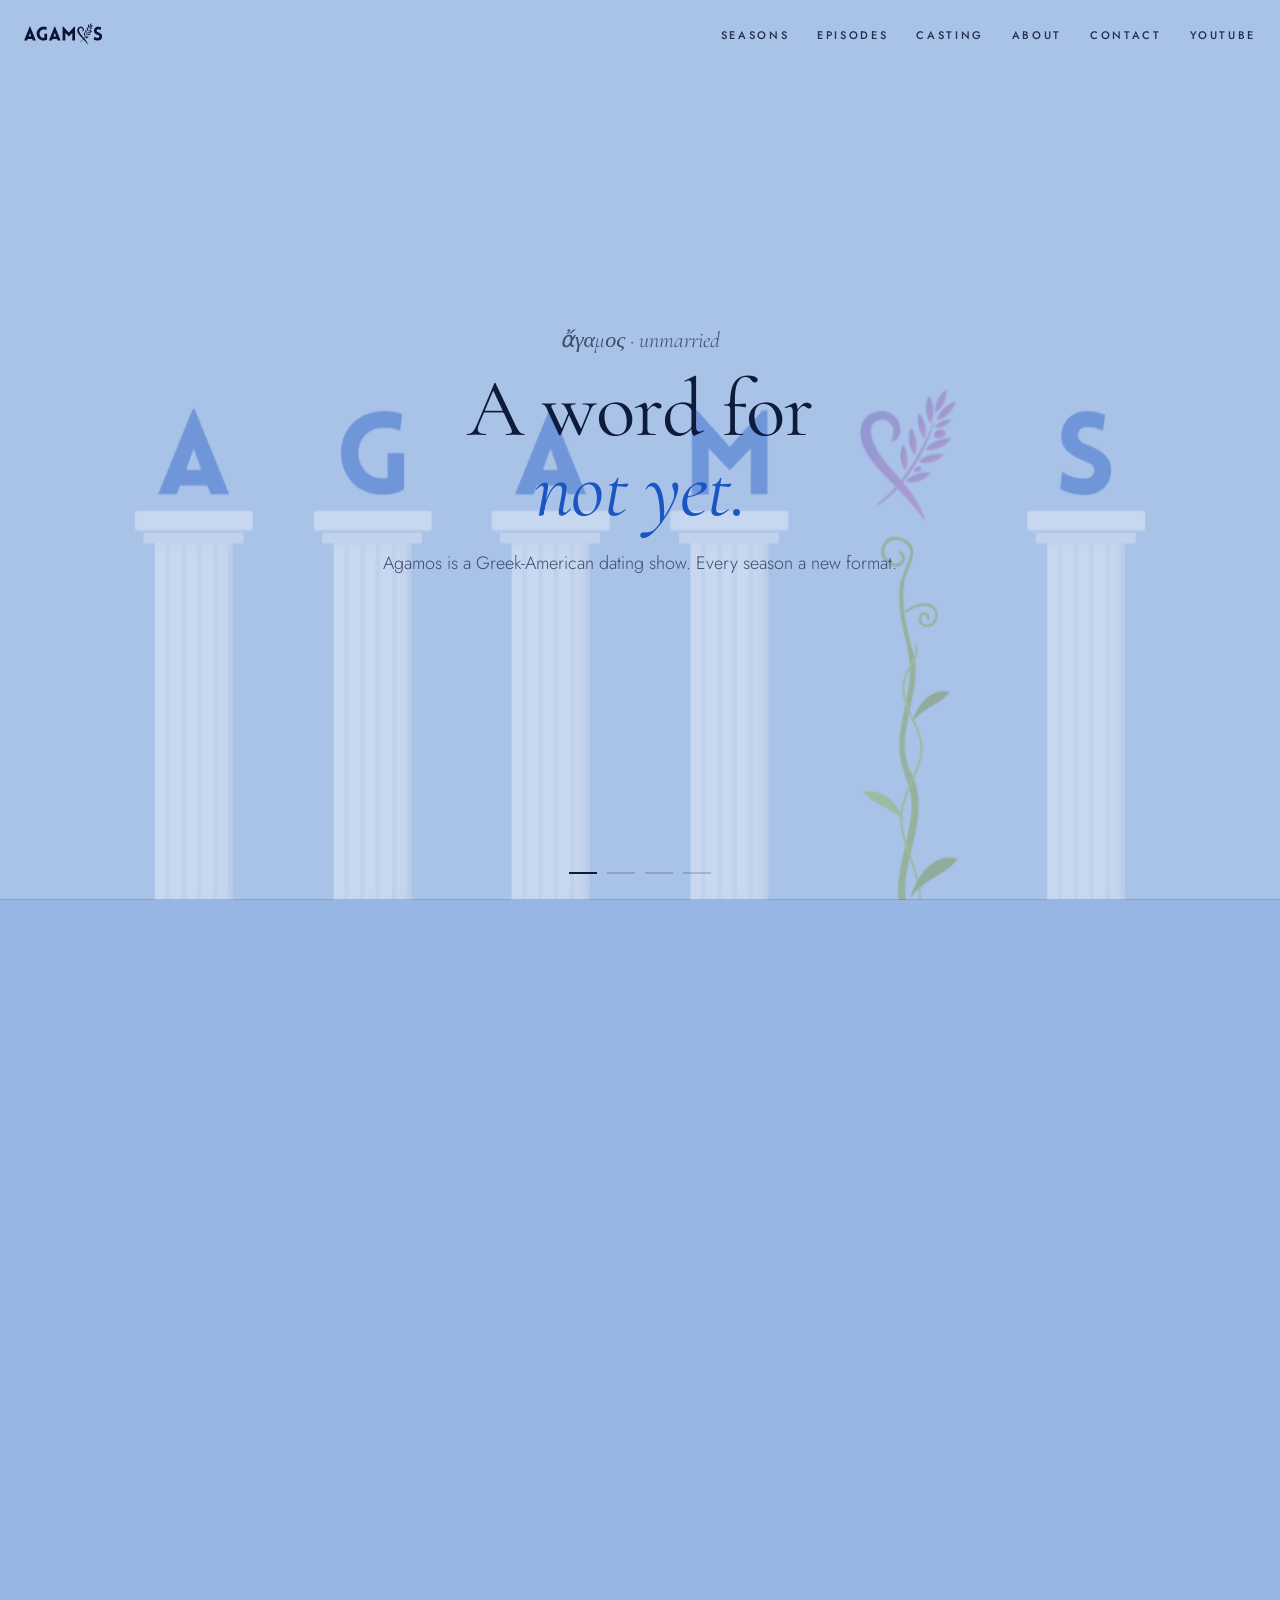
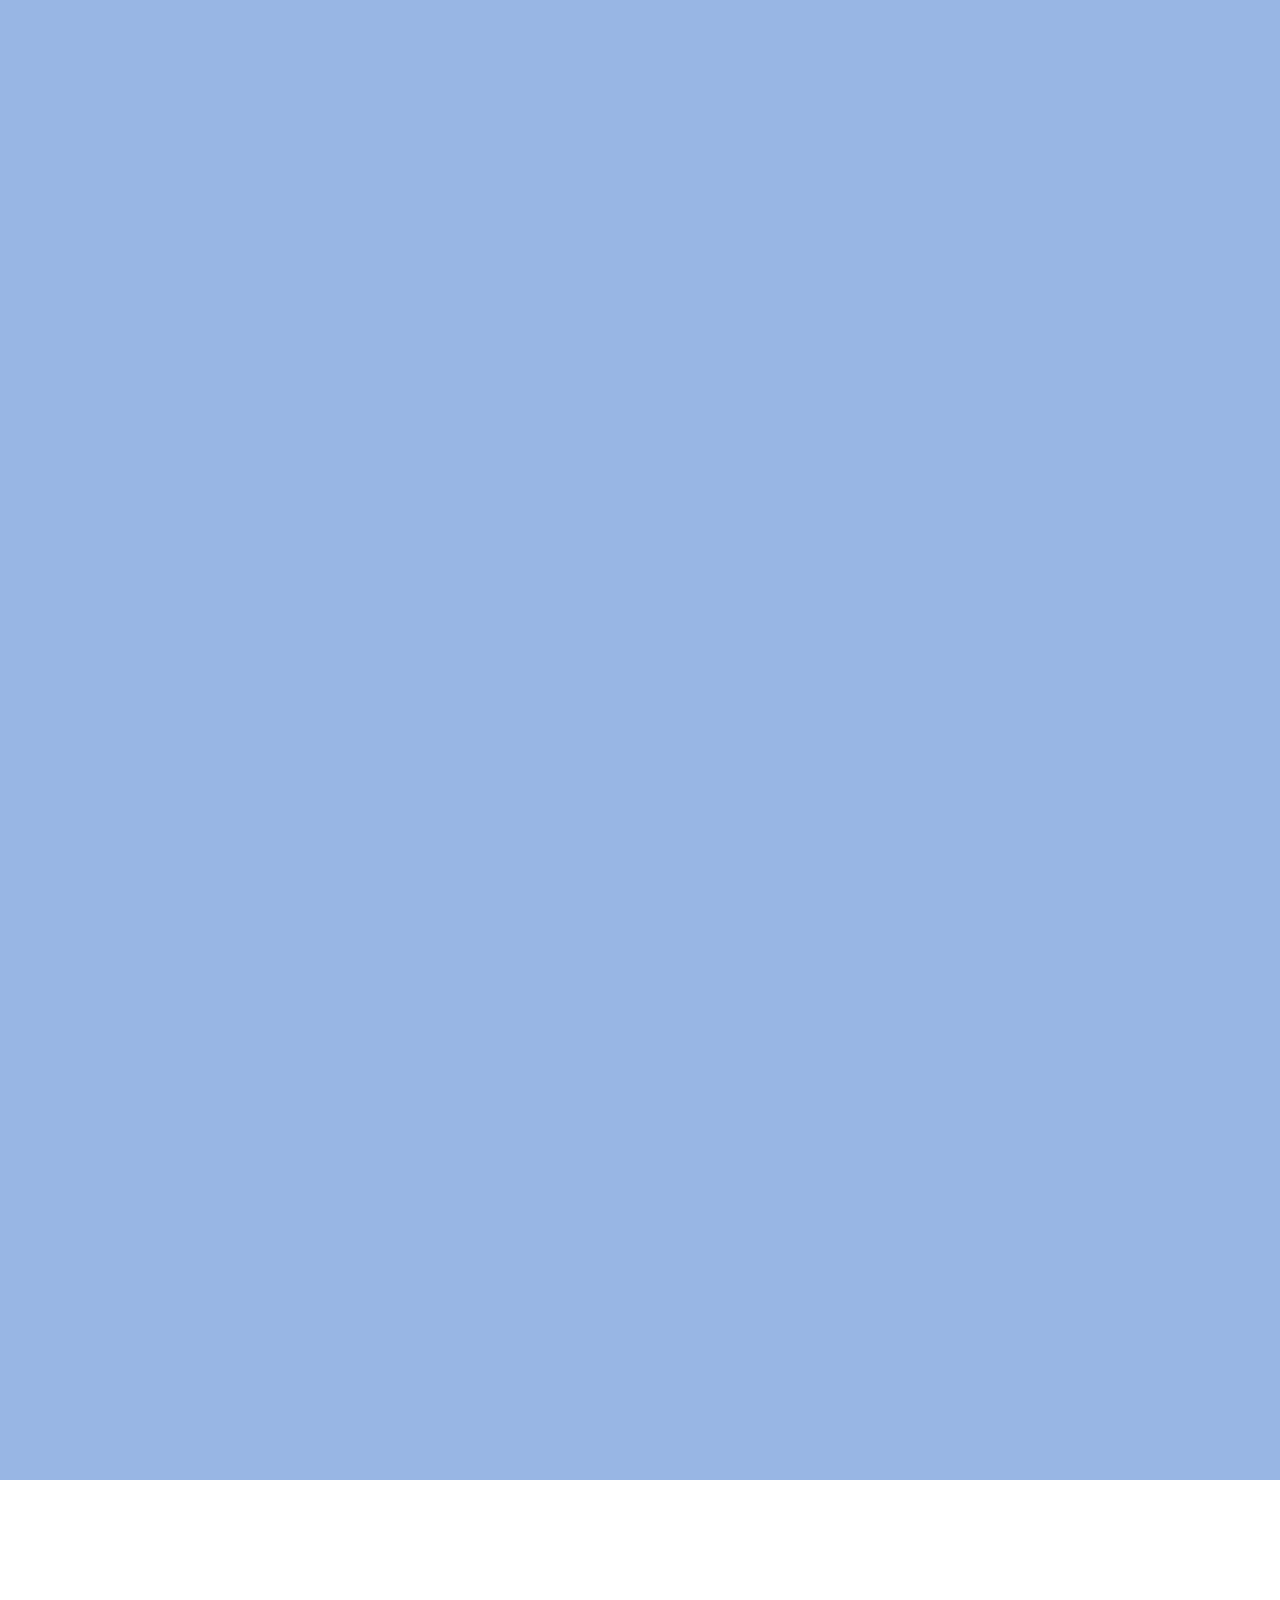
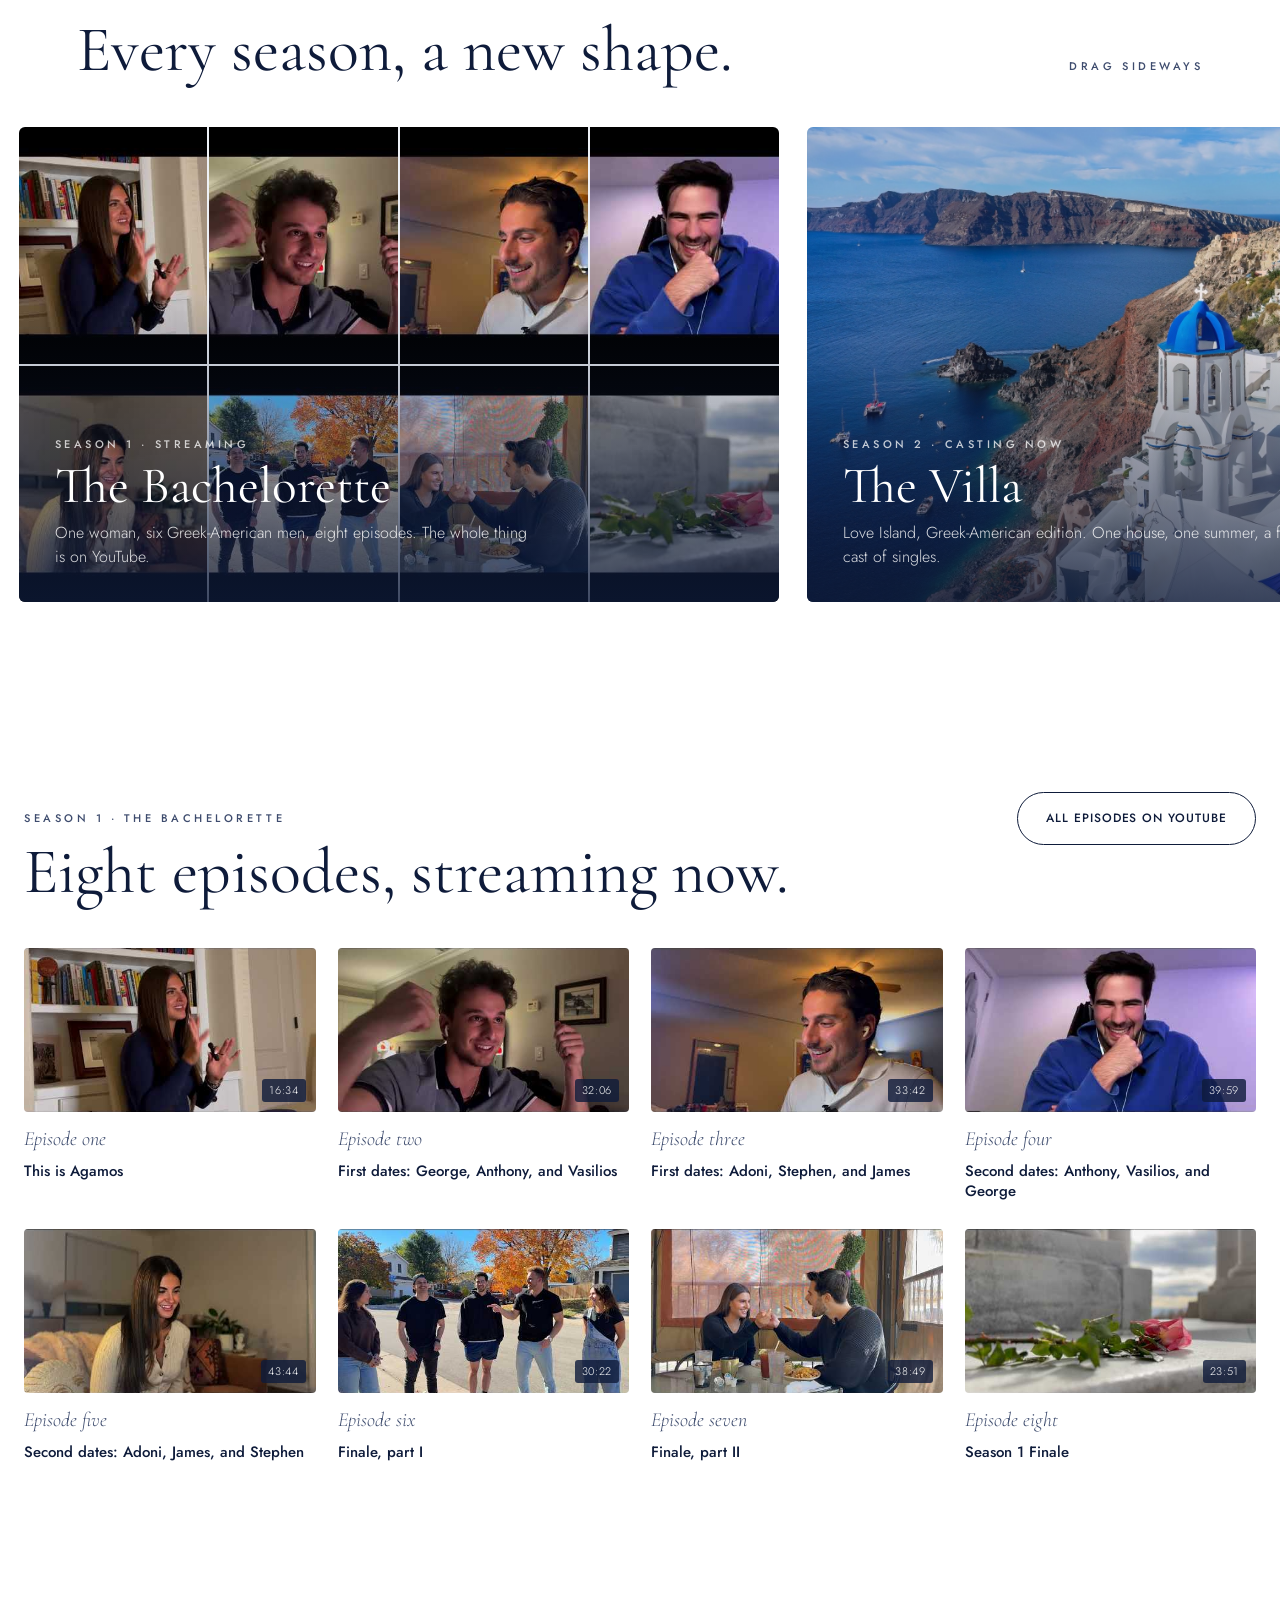
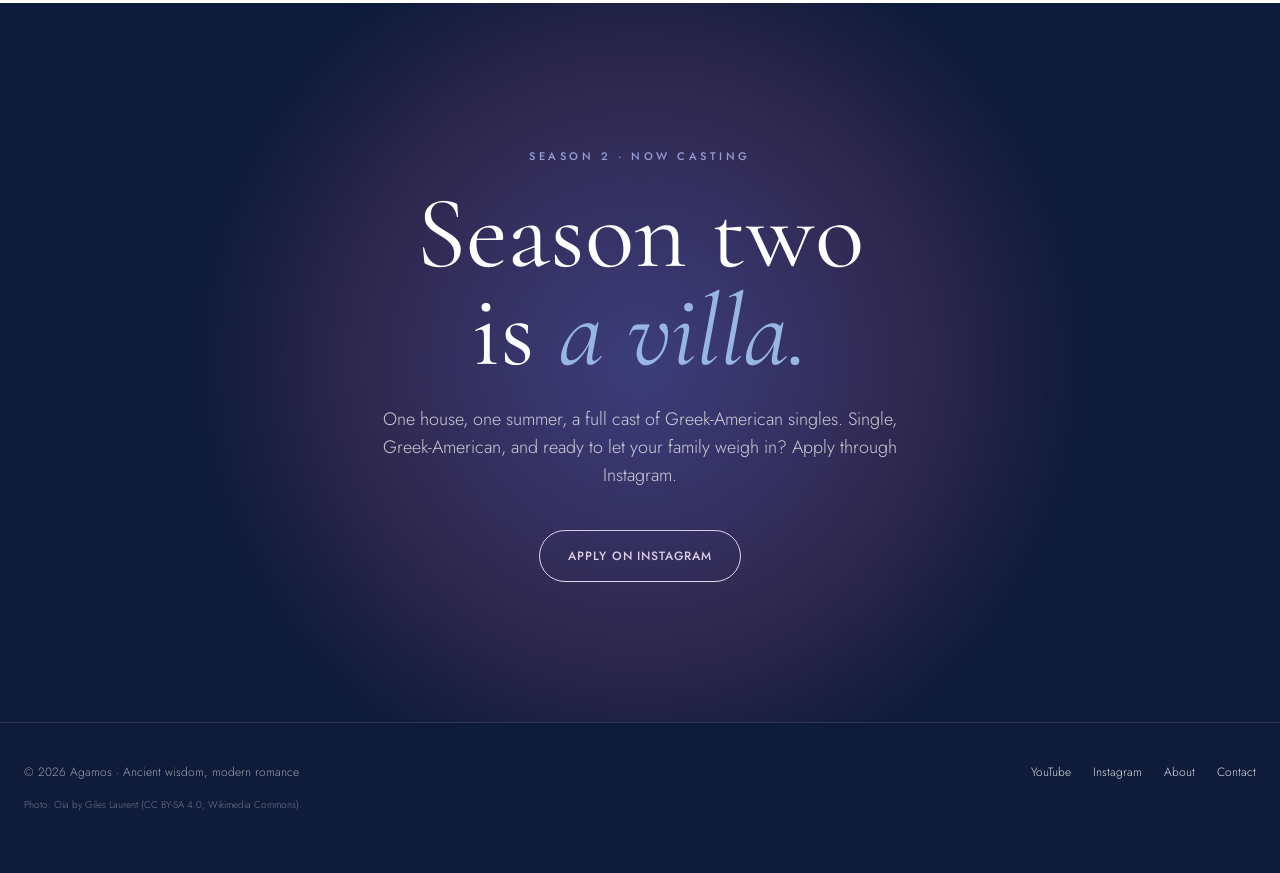
==== commit 31d4e402: "About page: the team as coins; About in the nav" ====
--- a/index.html
+++ b/index.html
@@ -220,7 +220,7 @@
 <svg width="0" height="0" style="position:absolute" aria-hidden="true"><defs><linearGradient id="hg" x1="0" y1="1" x2="1" y2="0"><stop offset="0" stop-color="#635BB3"></stop><stop offset="1" stop-color="#C660A8"></stop></linearGradient><symbol id="gA1" viewBox="145.5 332.8 696.7 848.1"><g transform="translate(0,1560) scale(0.1,-0.1)"><path d="M4885 12201 c-34 -14 -51 -42 -83 -131 -38 -108 -199 -497 -221 -536 -6 -10 -20 -44 -32 -74 -86 -224 -128 -333 -174 -445 -21 -49 -48 -117 -60 -150 -13 -33 -33 -78 -44 -100 -12 -21 -21 -45 -21 -53 0 -7 -11 -32 -24 -55 -13 -23 -29 -58 -35 -78 -6 -20 -20 -53 -31 -74 -11 -22 -20 -48 -20 -59 0 -10 -9 -37 -20 -60 -23 -48 -86 -203 -106 -261 -8 -22 -26 -67 -40 -100 -15 -33 -40 -91 -56 -130 -17 -38 -41 -92 -54 -120 -13 -27 -33 -77 -45 -110 -12 -33 -32 -89 -44 -125 -13 -36 -40 -105 -60 -155 -21 -49 -46 -112 -57 -140 -10 -27 -30 -72 -44 -99 -13 -28 -24 -56 -24 -63 0 -7 -11 -34 -25 -60 -45 -89 -75 -160 -129 -309 -59 -164 -86 -232 -122 -312 -13 -29 -24 -57 -24 -63 0 -10 -39 -97 -91 -203 -16 -32 -29 -66 -29 -75 0 -9 -12 -38 -25 -66 -14 -27 -25 -55 -25 -62 0 -6 -15 -49 -34 -95 -19 -45 -53 -128 -75 -183 -22 -55 -56 -138 -76 -185 -20 -47 -46 -110 -57 -140 -12 -30 -27 -64 -34 -75 -7 -11 -20 -41 -29 -65 -8 -25 -22 -58 -30 -75 -8 -16 -37 -91 -65 -165 -61 -167 -94 -250 -126 -317 -13 -28 -24 -55 -24 -58 0 -9 -56 -138 -91 -209 -16 -33 -29 -65 -29 -72 0 -7 -14 -48 -31 -91 -72 -181 -170 -424 -204 -503 -21 -47 -46 -107 -56 -133 -11 -27 -26 -58 -33 -70 -8 -12 -20 -42 -26 -67 -6 -25 -17 -54 -24 -65 -7 -11 -23 -51 -35 -90 -20 -63 -45 -126 -88 -225 -9 -19 -35 -82 -58 -140 -24 -58 -65 -152 -90 -210 -26 -58 -62 -148 -80 -200 -37 -108 -156 -405 -185 -465 -25 -50 -25 -81 -2 -94 12 -6 333 -10 875 -10 787 0 858 2 877 17 17 15 72 145 131 312 11 30 28 73 38 95 11 22 33 85 51 140 49 155 90 258 111 280 19 20 34 20 1307 23 1263 2 1288 2 1319 -17 24 -15 36 -33 47 -70 8 -27 21 -60 30 -73 9 -13 24 -49 35 -79 10 -29 33 -90 51 -134 45 -112 85 -224 122 -339 20 -59 43 -110 59 -127 l26 -28 851 -1 c617 0 858 2 873 11 18 9 21 18 17 52 -3 23 -15 62 -27 87 -13 25 -31 70 -42 99 -11 30 -25 64 -33 75 -7 12 -19 38 -26 59 -7 22 -29 76 -50 120 -20 45 -47 114 -60 152 -12 39 -32 88 -43 110 -22 43 -57 136 -87 228 -10 32 -26 69 -34 82 -9 13 -22 41 -30 62 -7 21 -30 76 -51 123 -20 47 -45 109 -56 139 -10 30 -23 59 -28 65 -5 6 -35 80 -65 164 -31 84 -65 171 -76 192 -11 22 -20 45 -20 53 0 8 -13 39 -30 70 -16 31 -30 64 -30 73 0 9 -11 37 -25 63 -39 75 -191 448 -224 552 -6 20 -20 53 -31 74 -11 22 -20 45 -20 51 0 7 -16 47 -36 90 -19 44 -42 93 -49 109 -24 54 -106 258 -140 353 -19 51 -41 107 -49 125 -8 18 -24 56 -36 85 -53 136 -63 160 -86 206 -13 28 -24 57 -24 65 0 9 -14 39 -30 66 -16 28 -30 57 -30 65 0 8 -8 31 -19 50 -10 19 -24 53 -31 75 -7 22 -35 96 -63 165 -27 69 -57 148 -67 176 -10 28 -27 68 -38 90 -10 21 -22 52 -26 68 -4 17 -16 42 -27 57 -10 15 -19 30 -19 34 0 4 -11 33 -24 64 -41 93 -147 361 -171 431 -13 36 -30 79 -39 95 -9 17 -16 37 -16 46 0 10 -13 43 -30 74 -16 31 -30 62 -30 68 0 5 -13 39 -30 74 -16 34 -30 65 -30 68 0 2 -11 28 -24 57 -22 49 -66 157 -121 303 -13 33 -33 85 -45 115 -12 30 -31 80 -41 110 -11 30 -30 78 -43 105 -75 158 -86 183 -86 191 0 7 -51 132 -86 210 -16 37 -70 182 -90 244 -8 25 -26 68 -39 95 -61 131 -80 174 -181 430 -31 77 -71 178 -91 225 -19 47 -41 109 -50 139 -8 30 -25 70 -39 90 -13 20 -24 43 -24 51 0 9 -11 38 -24 66 -26 53 -85 189 -106 242 -7 19 -24 38 -37 43 -29 11 -91 11 -118 0z m97 -3921 c10 -19 30 -73 44 -120 15 -47 31 -90 36 -97 5 -7 15 -36 23 -65 7 -29 36 -120 65 -203 29 -82 59 -176 66 -208 8 -32 23 -76 35 -99 12 -23 30 -67 41 -97 11 -31 30 -85 43 -121 50 -135 226 -657 236 -695 5 -22 23 -70 39 -106 16 -36 33 -86 36 -111 11 -82 56 -77 -721 -78 -759 0 -712 -5 -702 67 3 21 26 97 52 168 26 72 53 150 60 175 7 25 25 73 39 107 14 35 26 67 26 73 0 5 11 34 25 64 14 30 25 61 25 68 0 8 9 32 20 53 11 22 29 67 40 100 10 33 38 112 61 175 22 63 61 176 86 250 25 74 56 159 69 188 13 29 24 57 24 63 0 13 54 156 91 240 16 36 29 71 29 78 0 6 14 48 31 92 35 90 52 98 81 39z"></path></g></symbol><symbol id="gG" viewBox="883.4 332.8 624.1 848.1"><g transform="translate(0,1560) scale(0.1,-0.1)"><path d="M12895 11984 c-96 -11 -258 -25 -385 -33 -80 -6 -158 -15 -174 -21 -15 -5 -72 -17 -125 -25 -144 -23 -266 -52 -471 -111 -239 -70 -277 -82 -325 -106 -22 -11 -69 -30 -105 -43 -148 -52 -197 -73 -234 -98 -21 -15 -64 -39 -95 -54 -181 -87 -462 -266 -595 -378 -39 -34 -109 -91 -156 -128 -103 -82 -369 -360 -482 -504 -82 -103 -293 -419 -335 -499 -104 -200 -131 -260 -245 -544 -52 -129 -57 -144 -58 -163 0 -10 -11 -42 -24 -70 -13 -29 -27 -72 -31 -97 -4 -25 -15 -61 -24 -80 -10 -19 -23 -77 -30 -129 -7 -52 -19 -115 -27 -140 -7 -25 -18 -86 -24 -136 -44 -365 -56 -653 -41 -925 14 -237 41 -476 71 -615 10 -49 22 -112 25 -139 4 -28 15 -70 25 -95 9 -25 21 -68 25 -96 4 -27 17 -70 30 -95 13 -25 27 -64 31 -86 7 -42 52 -164 84 -229 11 -22 40 -92 65 -155 24 -63 60 -144 79 -180 76 -144 154 -279 199 -345 26 -39 75 -113 109 -165 33 -52 91 -130 127 -172 36 -42 98 -114 136 -160 78 -93 86 -101 242 -248 144 -136 329 -286 394 -321 13 -6 89 -55 168 -107 141 -93 180 -114 371 -205 119 -56 190 -86 305 -126 50 -18 110 -40 135 -51 146 -60 457 -132 740 -170 471 -63 914 -63 1337 0 231 35 300 47 311 54 5 3 42 12 84 21 83 17 384 114 453 145 11 5 101 44 200 86 214 90 319 146 343 182 16 24 17 138 17 1744 0 1635 -1 1718 -18 1735 -17 17 -64 18 -781 21 -717 2 -765 1 -785 -15 l-22 -18 -2 -1160 c-2 -1337 9 -1206 -104 -1224 -196 -32 -415 -38 -628 -16 -309 33 -527 94 -808 228 -218 104 -369 211 -582 409 -57 54 -81 83 -225 271 -102 134 -224 350 -271 482 -12 33 -35 96 -51 140 -16 44 -36 103 -44 130 -8 28 -23 77 -33 110 -11 33 -25 96 -31 140 -7 44 -20 121 -31 170 -15 74 -19 134 -19 335 0 217 3 264 26 410 14 91 39 208 55 260 15 52 31 111 35 130 3 19 12 44 19 56 8 12 21 48 30 80 10 32 23 68 30 79 6 11 18 38 25 60 29 90 138 285 228 410 223 308 480 532 812 704 89 46 348 144 440 166 36 8 90 22 120 30 30 9 96 22 145 31 50 8 115 19 145 24 105 18 461 29 625 20 168 -9 537 -54 592 -71 18 -6 81 -21 140 -33 159 -34 356 -93 505 -152 44 -17 49 -17 64 -2 10 10 20 45 25 90 4 40 10 91 13 113 3 22 10 96 16 165 7 69 18 166 25 215 8 50 19 153 25 230 6 77 18 169 25 205 7 36 18 133 25 215 6 83 18 175 26 206 21 83 18 124 -10 146 -13 11 -91 38 -172 61 -82 23 -171 49 -199 57 -27 7 -68 17 -90 20 -22 4 -67 15 -100 26 -33 10 -112 28 -175 39 -63 10 -153 26 -200 34 -47 8 -148 20 -225 26 -77 6 -185 15 -240 20 -94 9 -424 11 -490 4z"></path></g></symbol><symbol id="gA2" viewBox="1602.4 332.8 698.3 848.1"><g transform="translate(0,1560) scale(0.1,-0.1)"><path d="M19455 12201 c-32 -14 -54 -44 -74 -102 -10 -30 -32 -88 -48 -129 -17 -41 -43 -109 -58 -150 -33 -91 -77 -197 -110 -265 -45 -95 -85 -187 -85 -197 0 -6 -11 -36 -24 -67 -14 -31 -36 -85 -49 -121 -46 -124 -86 -225 -122 -310 -20 -47 -44 -105 -52 -130 -9 -25 -24 -57 -34 -71 -10 -14 -21 -38 -25 -54 -4 -16 -20 -53 -36 -83 -15 -30 -28 -62 -28 -73 0 -10 -9 -38 -20 -61 -11 -24 -42 -104 -70 -178 -28 -74 -73 -185 -100 -246 -28 -61 -50 -115 -50 -120 0 -5 -14 -36 -30 -69 -17 -33 -30 -66 -30 -73 0 -7 -11 -32 -24 -55 -13 -23 -27 -58 -31 -77 -4 -19 -16 -51 -25 -71 -10 -19 -27 -60 -38 -90 -60 -165 -83 -223 -91 -233 -4 -6 -14 -29 -21 -51 -11 -37 -36 -93 -96 -220 -13 -27 -31 -70 -40 -95 -33 -92 -73 -198 -114 -300 -23 -58 -53 -132 -65 -165 -37 -95 -77 -188 -90 -210 -7 -11 -18 -38 -25 -60 -7 -22 -17 -45 -22 -52 -5 -7 -20 -40 -33 -75 -25 -68 -68 -180 -147 -383 -27 -71 -59 -144 -69 -161 -10 -17 -19 -38 -19 -46 0 -8 -11 -36 -25 -64 -13 -27 -31 -69 -40 -94 -8 -24 -22 -51 -29 -60 -8 -8 -21 -37 -29 -65 -17 -57 -125 -342 -162 -426 -14 -31 -25 -60 -25 -64 0 -10 -50 -120 -85 -188 -14 -26 -25 -53 -25 -60 0 -7 -11 -35 -24 -63 -14 -27 -33 -74 -44 -104 -11 -30 -41 -109 -67 -175 -26 -66 -49 -129 -52 -140 -9 -34 -122 -297 -148 -346 -14 -26 -25 -53 -25 -60 0 -8 -13 -41 -29 -74 -16 -33 -36 -80 -44 -105 -37 -114 -78 -222 -92 -243 -8 -13 -21 -43 -29 -68 -18 -55 -60 -161 -86 -214 -10 -22 -34 -76 -53 -120 -19 -44 -46 -108 -60 -141 -15 -34 -27 -66 -27 -71 0 -5 -25 -72 -56 -149 -31 -76 -62 -160 -70 -185 -8 -26 -21 -52 -29 -59 -21 -18 -19 -67 3 -79 12 -6 336 -10 878 -11 682 0 863 2 876 12 17 14 58 107 88 201 10 32 23 64 29 71 6 7 17 37 25 68 8 30 24 74 35 96 12 23 21 49 21 59 1 10 7 34 14 53 8 19 32 87 55 150 22 63 50 124 61 135 20 20 29 20 1317 22 l1296 2 33 -33 c19 -19 34 -41 34 -49 0 -8 13 -44 30 -79 16 -34 30 -70 30 -78 0 -8 8 -31 19 -50 10 -19 22 -46 26 -60 4 -14 18 -52 30 -85 47 -120 99 -271 114 -329 11 -42 24 -65 44 -80 28 -21 31 -21 880 -23 737 -2 855 0 874 13 30 19 29 29 -7 108 -16 37 -34 85 -41 109 -6 23 -21 60 -34 82 -12 22 -26 54 -29 70 -4 17 -15 41 -24 55 -9 14 -27 50 -38 80 -12 30 -35 89 -52 130 -16 41 -53 136 -81 210 -73 190 -117 299 -141 345 -11 21 -20 46 -20 55 0 8 -12 33 -25 55 -14 22 -25 47 -25 56 0 8 -12 38 -26 67 -14 28 -38 86 -54 129 -16 43 -43 114 -60 158 -18 44 -41 104 -51 134 -10 29 -27 67 -38 85 -10 17 -21 47 -25 67 -4 21 -15 48 -26 61 -10 14 -22 38 -26 54 -4 16 -17 49 -29 74 -13 25 -37 83 -55 130 -31 84 -91 232 -135 340 -13 30 -26 71 -30 90 -4 19 -18 50 -30 70 -13 19 -29 53 -35 75 -7 22 -21 53 -31 70 -11 16 -19 36 -19 44 0 8 -9 33 -19 55 -55 115 -90 202 -156 390 -14 38 -31 79 -39 91 -8 12 -20 42 -26 66 -6 24 -22 66 -36 93 -13 28 -24 57 -24 66 0 8 -7 25 -15 37 -15 22 -48 97 -105 238 -79 196 -95 236 -122 310 -16 44 -35 89 -42 100 -7 11 -17 36 -21 55 -4 19 -15 49 -25 66 -9 17 -23 48 -30 70 -7 21 -17 44 -22 50 -9 12 -21 42 -100 239 -51 128 -83 211 -118 305 -15 41 -34 91 -42 110 -9 19 -32 73 -52 120 -21 47 -46 103 -56 125 -10 22 -35 83 -55 135 -19 52 -49 127 -65 165 -51 124 -90 226 -90 238 0 7 -14 39 -30 72 -16 33 -30 66 -30 74 0 8 -11 33 -24 55 -13 23 -29 59 -36 81 -7 22 -19 49 -26 61 -8 11 -22 45 -33 75 -10 29 -26 70 -34 89 -21 45 -124 308 -148 379 -11 30 -25 64 -33 75 -7 12 -19 39 -26 61 -7 22 -24 60 -37 84 -12 24 -23 51 -23 59 0 8 -11 35 -24 61 -27 51 -81 182 -91 221 -4 14 -34 89 -66 168 -32 78 -59 148 -59 156 0 7 -13 40 -29 72 -42 85 -77 163 -90 205 -17 53 -50 79 -107 84 -27 3 -58 1 -69 -4z m104 -3938 c61 -158 84 -222 96 -268 21 -79 102 -321 118 -352 8 -15 18 -44 22 -63 4 -19 15 -53 26 -75 10 -22 27 -65 38 -95 11 -30 33 -93 51 -140 17 -47 56 -161 86 -255 30 -93 64 -192 74 -220 11 -27 24 -72 30 -100 6 -27 19 -63 29 -80 11 -16 22 -46 26 -65 4 -19 18 -58 32 -87 33 -71 41 -144 18 -163 -15 -13 -118 -15 -700 -18 -616 -2 -684 -1 -699 13 -24 25 -20 48 35 205 28 80 59 171 70 202 10 32 25 68 33 80 8 13 21 50 31 82 9 32 22 68 30 80 7 12 16 37 20 56 4 19 18 58 31 85 12 28 46 120 73 205 28 85 67 200 87 255 19 55 43 125 53 155 10 30 28 71 39 90 12 19 22 44 22 54 0 11 11 43 25 71 13 29 29 74 35 100 6 25 19 63 29 83 10 21 28 69 39 107 23 76 46 115 66 115 7 0 23 -26 35 -57z"></path></g></symbol><symbol id="gM" viewBox="2403.0 332.8 742.0 848.1"><g transform="translate(0,1560) scale(0.1,-0.1)"><path d="M24143 12042 c-13 -2 -30 -13 -38 -25 -13 -19 -15 -473 -15 -4034 0 -3977 0 -4013 20 -4033 19 -19 37 -19 780 -20 l761 0 24 24 25 25 0 2171 c-1 1194 2 2175 5 2180 3 6 16 10 29 10 15 0 56 -36 136 -124 63 -68 210 -222 325 -342 116 -121 275 -288 355 -373 80 -85 172 -181 204 -215 64 -65 162 -168 455 -476 322 -338 525 -540 541 -540 15 0 94 78 259 255 46 49 134 142 195 205 62 63 145 151 186 195 40 44 141 150 223 235 254 263 324 336 592 620 143 151 314 331 380 399 66 68 128 132 138 143 23 24 44 23 58 -4 9 -17 11 -375 5 -1543 -11 -2658 -11 -2805 8 -2824 15 -14 87 -16 783 -18 668 -2 770 -1 790 12 l23 15 0 4023 c0 3358 -2 4026 -13 4042 -13 17 -32 18 -235 18 -195 -1 -224 -3 -251 -19 -17 -10 -77 -72 -133 -139 -57 -66 -146 -165 -198 -221 -52 -56 -104 -112 -115 -126 -46 -57 -94 -110 -205 -228 -65 -69 -145 -159 -178 -200 -33 -41 -108 -124 -166 -183 -58 -59 -125 -133 -147 -164 -23 -30 -87 -104 -143 -162 -55 -59 -128 -138 -161 -176 -33 -38 -125 -142 -205 -231 -299 -332 -554 -616 -745 -829 -108 -121 -291 -323 -405 -450 -114 -126 -234 -260 -266 -297 -33 -37 -66 -68 -74 -68 -18 0 -82 65 -236 238 -60 68 -158 179 -219 247 -60 67 -157 176 -215 241 -58 64 -147 163 -199 218 -51 56 -124 137 -161 181 -37 44 -123 139 -190 210 -67 72 -146 159 -175 195 -29 36 -98 115 -155 175 -56 61 -128 139 -158 175 -31 36 -93 103 -137 150 -45 47 -126 137 -179 200 -54 63 -128 147 -164 185 -37 39 -108 117 -157 174 -50 58 -122 139 -161 180 -39 42 -117 128 -174 191 -263 294 -350 390 -416 459 l-71 74 -209 1 c-115 1 -219 0 -231 -2z"></path></g></symbol><symbol id="gH" viewBox="3263.6 143.0 934.7 1288.7"><g transform="translate(0,1560) scale(0.1,-0.1)"><path d="M34475 12043 c-16 -2 -48 -8 -70 -13 -22 -5 -80 -14 -128 -20 -213 -26 -535 -163 -760 -324 -77 -54 -263 -212 -281 -237 -8 -11 -36 -44 -62 -74 -64 -70 -108 -124 -124 -155 -7 -14 -26 -40 -41 -58 -16 -18 -29 -37 -29 -43 0 -6 -8 -23 -19 -37 -10 -15 -22 -38 -26 -52 -4 -14 -18 -38 -31 -55 -20 -27 -53 -120 -130 -365 -13 -41 -28 -104 -34 -140 -6 -36 -15 -85 -21 -110 -16 -77 -23 -524 -10 -651 23 -210 49 -353 97 -534 26 -99 53 -209 61 -244 7 -35 24 -82 37 -105 13 -22 27 -57 31 -76 4 -19 15 -46 25 -60 10 -14 21 -41 25 -60 4 -19 20 -55 36 -79 16 -25 29 -49 29 -55 -2 -38 260 -538 355 -680 46 -68 92 -142 155 -251 25 -42 68 -104 96 -138 28 -34 70 -89 93 -122 90 -128 202 -274 282 -370 32 -38 81 -99 109 -135 83 -106 323 -368 644 -705 89 -93 199 -209 243 -256 45 -47 191 -196 325 -331 663 -670 728 -739 728 -780 0 -11 -13 -31 -28 -46 -15 -15 -44 -47 -64 -72 -20 -25 -57 -67 -82 -95 -180 -192 -294 -311 -380 -394 -55 -53 -160 -157 -235 -232 -75 -74 -170 -161 -211 -192 -41 -32 -118 -96 -170 -143 -52 -47 -129 -111 -170 -142 -41 -30 -100 -74 -130 -96 -30 -23 -106 -81 -167 -129 -97 -76 -113 -93 -113 -117 0 -36 44 -90 74 -90 20 0 39 12 186 120 140 103 238 170 294 202 33 18 81 53 106 78 25 25 117 101 204 169 87 68 163 129 169 135 90 87 222 208 257 236 90 72 485 458 579 567 30 35 61 63 69 63 17 0 284 -273 372 -380 30 -36 99 -111 155 -166 134 -136 198 -205 216 -231 9 -12 65 -75 126 -140 160 -172 196 -213 232 -263 18 -25 75 -89 127 -142 53 -53 114 -121 137 -151 23 -30 60 -76 82 -103 22 -27 87 -105 143 -174 57 -69 134 -161 170 -204 37 -44 75 -94 86 -110 10 -17 37 -52 60 -77 68 -76 194 -232 239 -296 87 -126 103 -147 142 -192 65 -74 223 -295 310 -433 11 -17 37 -49 59 -70 77 -75 75 -20 -8 201 -9 24 -23 75 -31 113 -9 38 -34 113 -56 166 -23 54 -49 124 -59 157 -10 33 -35 92 -55 130 -40 77 -91 193 -105 240 -6 17 -29 71 -54 120 -24 50 -56 117 -71 150 -15 33 -33 71 -41 85 -8 14 -26 48 -39 75 -14 28 -38 73 -54 100 -17 28 -57 103 -90 167 -34 65 -77 143 -97 173 -19 31 -41 69 -47 84 -7 14 -25 48 -42 74 -80 126 -197 306 -222 342 -15 22 -48 74 -73 116 -25 41 -56 88 -68 105 -27 32 -94 124 -213 289 -117 161 -228 302 -295 375 -18 19 -48 58 -67 87 -35 52 -63 87 -194 239 -40 47 -82 103 -94 126 -20 38 -20 43 -5 82 9 22 37 66 64 97 26 31 79 100 117 153 39 54 91 125 117 159 107 140 314 427 346 481 9 15 35 55 57 88 22 34 51 80 65 103 24 40 35 55 108 146 17 23 32 46 32 51 0 11 29 60 88 148 17 27 32 53 32 56 0 4 12 23 28 43 44 58 177 269 233 371 28 52 61 109 73 125 12 17 38 64 58 105 19 42 42 82 50 91 9 8 29 39 44 68 16 29 41 74 56 100 15 25 56 104 92 174 35 70 69 133 74 140 6 7 28 53 50 102 22 50 58 118 81 153 23 34 48 80 55 100 8 21 37 84 65 140 28 57 60 126 71 155 11 29 35 79 54 110 19 31 42 80 52 109 9 29 28 67 41 84 12 17 23 35 23 40 0 5 10 27 22 49 11 22 27 58 34 80 7 22 29 78 50 125 20 47 54 132 74 190 47 131 87 229 99 244 5 6 16 34 25 61 34 108 66 192 90 239 14 27 26 56 26 64 0 17 41 146 82 257 17 44 40 116 53 160 12 44 30 97 39 117 9 21 16 49 16 64 0 15 11 46 24 68 13 23 29 65 35 94 6 30 17 63 23 75 7 12 15 56 18 98 5 57 12 83 28 104 23 28 31 98 13 110 -16 9 -38 -22 -45 -66 -4 -24 -16 -57 -27 -75 -10 -18 -28 -56 -38 -85 -10 -30 -30 -76 -45 -103 -14 -27 -26 -58 -26 -70 0 -12 -14 -48 -30 -81 -17 -33 -30 -67 -30 -76 0 -9 -8 -27 -19 -40 -10 -13 -26 -51 -36 -84 -9 -33 -21 -64 -25 -70 -4 -5 -15 -34 -24 -63 -8 -30 -25 -69 -36 -87 -11 -18 -30 -62 -41 -97 -12 -34 -52 -127 -90 -205 -38 -78 -69 -146 -69 -151 0 -4 -15 -32 -34 -61 -19 -29 -37 -63 -40 -77 -4 -13 -17 -40 -31 -60 -14 -20 -25 -44 -25 -54 0 -9 -16 -46 -35 -82 -19 -36 -44 -90 -55 -119 -24 -60 -217 -450 -242 -489 -9 -14 -20 -38 -24 -55 -3 -16 -33 -78 -65 -137 -33 -58 -59 -111 -59 -116 0 -5 -23 -47 -51 -93 -28 -46 -60 -102 -70 -124 -10 -22 -37 -69 -60 -105 -22 -35 -65 -112 -95 -171 -30 -59 -74 -137 -97 -173 -77 -121 -95 -151 -142 -241 -26 -49 -61 -109 -77 -133 -16 -23 -40 -66 -53 -95 -13 -29 -35 -67 -49 -86 -14 -19 -26 -38 -26 -42 0 -10 -67 -120 -88 -143 -10 -12 -38 -55 -62 -96 -49 -84 -100 -162 -235 -360 -35 -52 -87 -129 -115 -170 -27 -41 -70 -104 -95 -140 -26 -36 -69 -99 -96 -140 -28 -41 -79 -113 -114 -160 -36 -47 -77 -105 -92 -130 -15 -25 -55 -82 -88 -128 -33 -46 -71 -101 -85 -121 -14 -21 -43 -60 -65 -87 -23 -27 -53 -68 -68 -92 -53 -82 -99 -81 -170 5 -26 32 -74 89 -105 127 -31 38 -91 105 -133 150 -76 81 -192 213 -239 272 -14 18 -117 135 -229 260 -112 126 -238 269 -280 317 -42 49 -98 114 -126 146 -27 31 -70 83 -95 115 -25 32 -62 79 -83 104 -21 24 -46 57 -54 71 -9 14 -29 40 -45 56 -45 47 -108 125 -136 169 -15 23 -48 66 -74 97 -71 84 -206 267 -239 324 -16 28 -58 91 -94 140 -35 50 -77 110 -92 135 -15 25 -59 95 -99 155 -39 61 -74 120 -78 132 -4 12 -18 39 -33 59 -14 21 -47 79 -73 129 -26 49 -65 122 -87 160 -21 39 -45 86 -52 105 -8 19 -38 89 -67 155 -29 66 -56 138 -60 160 -3 22 -15 54 -26 72 -10 17 -25 53 -33 80 -8 26 -24 66 -35 88 -11 21 -20 49 -20 62 0 12 -11 57 -24 100 -73 232 -93 356 -103 640 -9 261 7 400 58 519 64 148 119 232 210 322 46 45 102 94 124 109 22 14 58 39 80 53 65 44 116 67 231 104 266 86 437 88 686 7 103 -33 205 -83 228 -110 8 -10 42 -36 75 -59 76 -51 167 -141 223 -218 84 -117 92 -130 113 -174 11 -25 26 -52 34 -60 26 -28 67 -155 86 -265 21 -121 25 -290 9 -407 -5 -40 -14 -111 -19 -158 -9 -82 -44 -226 -77 -320 -9 -25 -24 -72 -33 -106 -10 -33 -25 -71 -34 -85 -24 -33 -23 -105 1 -118 27 -14 189 44 277 99 98 61 242 187 308 268 91 113 167 278 202 437 7 33 21 92 30 130 13 53 18 112 17 250 0 158 -3 194 -25 290 -14 61 -29 130 -32 155 -10 66 -32 132 -88 260 -52 121 -68 150 -156 283 -67 100 -238 299 -294 341 -22 17 -57 43 -76 58 -75 57 -261 178 -316 206 -47 23 -198 82 -270 105 -157 51 -375 77 -615 75 -96 0 -188 -3 -205 -5z"></path><path d="M36802 8773 c-22 -19 -51 -91 -82 -205 -10 -36 -25 -79 -33 -95 -22 -43 -64 -226 -82 -359 -52 -388 -12 -858 99 -1159 8 -22 15 -49 16 -60 0 -25 60 -174 84 -210 10 -14 23 -43 31 -63 23 -64 73 -165 118 -237 33 -53 50 -71 69 -73 49 -6 62 24 144 343 62 244 78 377 77 630 -1 203 -23 477 -42 526 -5 14 -16 63 -25 109 -48 240 -90 400 -121 455 -13 22 -26 55 -30 74 -9 42 -56 144 -114 246 -58 103 -70 111 -109 78z"></path><path d="M38910 6119 c-58 -5 -125 -13 -150 -19 -25 -5 -93 -17 -151 -25 -59 -8 -124 -21 -145 -28 -22 -8 -100 -34 -174 -57 -74 -23 -180 -61 -235 -85 -55 -24 -127 -54 -160 -66 -33 -12 -94 -42 -135 -67 -41 -25 -89 -51 -106 -58 -118 -49 -500 -358 -540 -437 -18 -33 -5 -65 29 -71 12 -2 47 -9 77 -15 219 -42 554 -41 773 3 143 28 248 57 321 88 28 11 84 30 125 43 78 23 300 133 381 188 53 36 204 140 259 179 67 48 411 380 411 397 0 38 -17 41 -249 40 -125 -1 -273 -6 -331 -10z"></path><path d="M37584 10389 c-24 -8 -65 -110 -94 -229 -10 -41 -27 -111 -39 -154 -11 -44 -21 -93 -21 -110 0 -17 -7 -52 -14 -78 -41 -133 -44 -582 -6 -758 10 -47 20 -117 24 -156 3 -38 15 -97 26 -130 12 -32 27 -88 35 -124 16 -79 55 -192 83 -240 11 -19 23 -51 27 -70 12 -56 127 -284 190 -379 17 -24 42 -62 56 -85 44 -72 102 -74 126 -5 32 96 58 182 74 249 9 41 25 95 34 120 31 83 45 539 26 865 -7 114 -14 165 -31 210 -12 33 -26 85 -31 117 -5 31 -16 76 -25 100 -9 23 -24 72 -34 108 -25 86 -48 155 -73 210 -10 25 -30 77 -43 116 -48 148 -206 414 -252 426 -10 3 -27 2 -38 -3z"></path><path d="M38285 6671 c-57 -10 -181 -57 -241 -92 -56 -31 -123 -98 -148 -147 -22 -43 -20 -90 7 -142 18 -37 33 -51 82 -75 56 -28 67 -30 175 -30 170 0 240 24 327 112 63 63 113 147 113 188 0 30 -34 97 -61 122 -55 50 -169 78 -254 64z"></path><path d="M38353 11808 c-16 -19 -30 -72 -52 -193 -63 -334 -51 -777 30 -1075 17 -63 35 -133 39 -155 5 -22 13 -53 19 -68 6 -16 11 -38 11 -51 0 -12 9 -39 20 -61 11 -21 25 -54 31 -74 15 -47 125 -270 144 -290 7 -9 22 -36 33 -61 10 -25 39 -76 62 -115 24 -38 48 -79 54 -90 71 -130 130 -187 161 -154 19 20 51 127 80 264 22 99 27 158 32 340 9 331 -4 431 -112 843 -36 142 -82 270 -115 324 -11 18 -20 39 -20 46 0 7 -21 51 -47 98 -27 47 -70 128 -98 179 -27 52 -60 104 -71 117 -12 13 -29 38 -38 56 -25 48 -109 132 -133 132 -11 0 -25 -6 -30 -12z"></path><path d="M40175 7883 c-16 -1 -113 -7 -215 -12 -214 -12 -452 -49 -542 -85 -35 -14 -83 -30 -108 -35 -67 -15 -189 -58 -226 -80 -18 -11 -81 -40 -141 -66 -59 -26 -127 -61 -150 -77 -24 -16 -69 -43 -102 -61 -160 -87 -341 -242 -341 -291 0 -25 111 -69 220 -86 30 -5 98 -16 150 -24 122 -20 400 -20 545 -1 186 24 257 35 264 40 4 2 43 13 87 25 43 11 99 29 124 40 25 11 88 36 140 56 52 20 107 45 122 55 15 11 45 26 68 34 23 8 53 23 68 33 15 11 65 40 112 65 146 80 237 147 388 285 74 69 92 91 92 113 0 17 -7 32 -17 37 -10 5 -108 15 -218 21 -270 16 -286 16 -320 14z"></path><path d="M41195 9435 c-82 -7 -195 -22 -250 -33 -55 -12 -145 -25 -201 -31 -63 -7 -144 -24 -215 -46 -63 -20 -157 -49 -209 -65 -130 -39 -243 -84 -410 -165 -102 -49 -268 -141 -307 -171 -17 -13 -35 -24 -40 -24 -29 0 -321 -239 -434 -357 -73 -75 -129 -150 -129 -172 0 -32 35 -51 136 -72 85 -18 122 -20 264 -16 141 4 195 11 375 47 116 23 253 57 305 75 184 64 345 127 360 140 8 7 56 34 105 59 222 115 420 262 625 466 193 191 287 310 274 344 -8 20 -45 37 -77 35 -12 -1 -89 -7 -172 -14z"></path><path d="M39312 13508 c-16 -21 -62 -139 -76 -194 -7 -28 -23 -65 -34 -82 -12 -17 -26 -52 -31 -79 -6 -26 -17 -65 -26 -86 -8 -21 -22 -80 -30 -131 -7 -52 -18 -111 -24 -133 -19 -68 -41 -325 -41 -467 0 -166 14 -333 41 -476 10 -58 24 -138 29 -178 6 -40 16 -85 24 -100 7 -15 19 -51 25 -80 6 -30 22 -72 35 -95 13 -23 27 -55 30 -72 8 -34 46 -119 82 -185 14 -25 45 -87 70 -138 25 -51 52 -96 61 -99 33 -13 65 20 100 107 48 115 123 337 123 364 0 11 12 53 26 91 59 166 79 563 45 896 -12 113 -28 227 -37 252 -8 25 -24 83 -33 129 -23 103 -57 222 -75 257 -8 14 -28 67 -46 116 -18 50 -43 119 -56 154 -13 35 -32 73 -43 85 -10 11 -26 37 -34 56 -17 43 -64 100 -82 100 -7 0 -17 -6 -23 -12z"></path><path d="M40333 10244 c-76 -11 -131 -32 -229 -88 -157 -90 -305 -278 -306 -387 -1 -51 38 -149 75 -187 61 -64 126 -99 237 -126 58 -14 125 -26 148 -26 72 0 242 39 317 72 133 60 263 177 317 287 28 55 32 74 32 145 0 91 -14 132 -67 185 -50 51 -129 98 -194 115 -76 20 -229 25 -330 10z"></path><path d="M41205 11238 c-44 -4 -114 -18 -155 -29 -41 -12 -100 -27 -130 -34 -182 -42 -424 -138 -550 -216 -14 -9 -62 -38 -108 -65 -60 -35 -126 -90 -238 -199 -149 -143 -156 -152 -152 -185 5 -53 45 -64 243 -64 141 0 177 4 309 32 153 33 235 60 341 112 33 17 65 30 70 30 20 0 318 209 374 261 31 30 86 90 123 134 38 44 86 99 108 123 43 45 49 71 24 96 -18 18 -121 20 -259 4z"></path><path d="M40964 14089 c-10 -12 -35 -29 -54 -39 -60 -31 -408 -385 -475 -483 -33 -48 -80 -115 -105 -149 -84 -113 -165 -262 -193 -354 -9 -27 -32 -86 -51 -132 -36 -83 -68 -197 -81 -282 -3 -25 -15 -72 -25 -105 -11 -33 -24 -103 -31 -155 -14 -110 -24 -390 -15 -425 7 -28 32 -55 51 -55 24 0 124 90 311 278 212 213 287 311 403 527 15 28 32 59 38 70 21 36 73 151 73 161 0 5 14 29 30 53 17 24 30 55 30 68 0 13 9 45 19 71 11 26 25 74 32 107 6 33 15 68 20 77 31 59 96 443 106 624 7 140 2 164 -36 164 -16 0 -36 -9 -47 -21z"></path><path d="M41805 12956 c-28 -14 -77 -33 -110 -42 -68 -20 -304 -139 -494 -248 -160 -92 -432 -320 -559 -469 -106 -124 -256 -327 -269 -364 -3 -10 -16 -32 -29 -49 -70 -95 -182 -333 -230 -487 -33 -106 -1 -114 216 -52 99 28 162 53 242 96 59 33 110 59 114 59 13 0 184 111 265 171 129 97 210 172 338 314 233 259 392 498 507 760 19 44 45 103 58 130 61 127 69 180 30 195 -31 12 -22 14 -79 -14z"></path></g></symbol><symbol id="gS" viewBox="4229.7 332.8 504.6 848.1"><g transform="translate(0,1560) scale(0.1,-0.1)"><path d="M44640 11969 c-113 -11 -236 -27 -275 -35 -38 -9 -97 -22 -130 -30 -104 -22 -354 -113 -485 -176 -86 -42 -252 -142 -319 -192 -29 -23 -68 -51 -85 -64 -58 -42 -258 -237 -325 -317 -62 -74 -103 -133 -194 -277 -66 -105 -227 -433 -227 -463 0 -9 -11 -49 -24 -88 -27 -84 -57 -228 -85 -419 -29 -190 -29 -501 -1 -678 25 -159 57 -301 80 -365 10 -27 24 -69 30 -92 6 -23 15 -45 21 -48 5 -4 21 -30 34 -58 24 -50 59 -112 99 -173 126 -192 201 -291 270 -353 21 -20 53 -50 70 -66 137 -134 310 -272 416 -333 47 -27 137 -81 201 -120 128 -78 290 -172 296 -172 5 0 203 -86 304 -133 42 -19 129 -56 195 -81 65 -26 135 -55 154 -65 19 -10 53 -24 75 -31 22 -7 45 -16 50 -20 6 -4 28 -13 50 -20 99 -31 331 -131 397 -171 93 -55 270 -217 316 -289 101 -158 137 -398 87 -591 -31 -121 -126 -258 -226 -329 -32 -22 -59 -43 -61 -48 -7 -15 -76 -60 -148 -95 -258 -126 -688 -140 -1258 -42 -136 23 -361 78 -394 96 -13 7 -48 20 -78 30 -299 96 -605 243 -834 401 -82 56 -88 51 -103 -93 -6 -63 -21 -190 -32 -284 -12 -93 -26 -222 -32 -285 -5 -63 -21 -189 -34 -280 -13 -91 -26 -211 -30 -267 -3 -57 -13 -124 -21 -150 -8 -27 -17 -94 -21 -149 l-6 -102 39 -24 c21 -13 95 -50 164 -82 187 -86 210 -96 220 -96 13 0 184 -65 225 -85 38 -19 164 -62 233 -80 29 -7 76 -22 105 -33 84 -33 325 -87 517 -117 58 -9 128 -20 155 -25 59 -11 191 -24 399 -41 229 -18 601 0 835 41 326 57 497 112 758 243 264 133 371 208 579 409 161 154 157 150 267 313 40 61 82 123 93 139 29 43 71 117 89 156 9 19 29 62 45 94 17 32 30 65 30 73 0 8 7 28 16 46 9 17 23 54 30 82 7 27 26 104 43 170 17 66 36 160 41 209 6 49 15 107 21 130 5 22 12 136 16 252 6 214 2 261 -46 514 -27 141 -111 379 -169 479 -43 76 -148 233 -189 284 -21 26 -58 73 -83 105 -69 89 -124 144 -267 268 -145 126 -272 222 -352 269 -29 17 -80 48 -114 69 -222 141 -542 303 -797 402 -63 24 -140 55 -170 69 -68 30 -170 71 -230 92 -25 9 -58 25 -75 35 -16 10 -37 18 -45 18 -25 0 -267 119 -317 156 -17 13 -77 70 -132 125 -126 127 -169 207 -202 374 -20 101 -21 118 -10 215 21 181 62 299 142 405 40 54 135 148 185 182 53 36 164 93 184 93 9 0 37 9 61 19 80 35 198 44 461 38 152 -4 267 -11 308 -20 36 -8 112 -22 170 -32 58 -9 119 -23 137 -30 17 -7 57 -18 90 -25 57 -11 215 -59 283 -86 19 -8 75 -25 125 -40 49 -14 120 -39 159 -56 111 -48 124 -33 146 167 23 212 51 434 66 525 9 52 22 158 30 235 7 77 21 169 30 205 8 36 20 115 25 175 5 61 12 122 15 136 7 31 -24 60 -89 82 -147 50 -482 146 -602 172 -33 8 -72 18 -87 24 -14 5 -55 15 -90 21 -34 6 -99 20 -143 30 -44 11 -138 25 -210 30 -71 6 -155 15 -185 19 -120 20 -437 20 -650 0z"></path></g></symbol><symbol id="gW" viewBox="145 143 4590 1290"><g transform="translate(0,1560) scale(0.1,-0.1)"><path d="M40964 14089 c-10 -12 -35 -29 -54 -39 -60 -31 -408 -385 -475 -483 -33 -48 -80 -115 -105 -149 -84 -113 -165 -262 -193 -354 -9 -27 -32 -86 -51 -132 -36 -83 -68 -197 -81 -282 -3 -25 -15 -72 -25 -105 -11 -33 -24 -103 -31 -155 -14 -110 -24 -390 -15 -425 7 -28 32 -55 51 -55 24 0 124 90 311 278 212 213 287 311 403 527 15 28 32 59 38 70 21 36 73 151 73 161 0 5 14 29 30 53 17 24 30 55 30 68 0 13 9 45 19 71 11 26 25 74 32 107 6 33 15 68 20 77 31 59 96 443 106 624 7 140 2 164 -36 164 -16 0 -36 -9 -47 -21z"></path><path d="M39312 13508 c-16 -21 -62 -139 -76 -194 -7 -28 -23 -65 -34 -82 -12 -17 -26 -52 -31 -79 -6 -26 -17 -65 -26 -86 -8 -21 -22 -80 -30 -131 -7 -52 -18 -111 -24 -133 -19 -68 -41 -325 -41 -467 0 -166 14 -333 41 -476 10 -58 24 -138 29 -178 6 -40 16 -85 24 -100 7 -15 19 -51 25 -80 6 -30 22 -72 35 -95 13 -23 27 -55 30 -72 8 -34 46 -119 82 -185 14 -25 45 -87 70 -138 25 -51 52 -96 61 -99 33 -13 65 20 100 107 48 115 123 337 123 364 0 11 12 53 26 91 59 166 79 563 45 896 -12 113 -28 227 -37 252 -8 25 -24 83 -33 129 -23 103 -57 222 -75 257 -8 14 -28 67 -46 116 -18 50 -43 119 -56 154 -13 35 -32 73 -43 85 -10 11 -26 37 -34 56 -17 43 -64 100 -82 100 -7 0 -17 -6 -23 -12z"></path><path d="M41805 12956 c-28 -14 -77 -33 -110 -42 -68 -20 -304 -139 -494 -248 -160 -92 -432 -320 -559 -469 -106 -124 -256 -327 -269 -364 -3 -10 -16 -32 -29 -49 -70 -95 -182 -333 -230 -487 -33 -106 -1 -114 216 -52 99 28 162 53 242 96 59 33 110 59 114 59 13 0 184 111 265 171 129 97 210 172 338 314 233 259 392 498 507 760 19 44 45 103 58 130 61 127 69 180 30 195 -31 12 -22 14 -79 -14z"></path><path d="M4885 12201 c-34 -14 -51 -42 -83 -131 -38 -108 -199 -497 -221 -536 -6 -10 -20 -44 -32 -74 -86 -224 -128 -333 -174 -445 -21 -49 -48 -117 -60 -150 -13 -33 -33 -78 -44 -100 -12 -21 -21 -45 -21 -53 0 -7 -11 -32 -24 -55 -13 -23 -29 -58 -35 -78 -6 -20 -20 -53 -31 -74 -11 -22 -20 -48 -20 -59 0 -10 -9 -37 -20 -60 -23 -48 -86 -203 -106 -261 -8 -22 -26 -67 -40 -100 -15 -33 -40 -91 -56 -130 -17 -38 -41 -92 -54 -120 -13 -27 -33 -77 -45 -110 -12 -33 -32 -89 -44 -125 -13 -36 -40 -105 -60 -155 -21 -49 -46 -112 -57 -140 -10 -27 -30 -72 -44 -99 -13 -28 -24 -56 -24 -63 0 -7 -11 -34 -25 -60 -45 -89 -75 -160 -129 -309 -59 -164 -86 -232 -122 -312 -13 -29 -24 -57 -24 -63 0 -10 -39 -97 -91 -203 -16 -32 -29 -66 -29 -75 0 -9 -12 -38 -25 -66 -14 -27 -25 -55 -25 -62 0 -6 -15 -49 -34 -95 -19 -45 -53 -128 -75 -183 -22 -55 -56 -138 -76 -185 -20 -47 -46 -110 -57 -140 -12 -30 -27 -64 -34 -75 -7 -11 -20 -41 -29 -65 -8 -25 -22 -58 -30 -75 -8 -16 -37 -91 -65 -165 -61 -167 -94 -250 -126 -317 -13 -28 -24 -55 -24 -58 0 -9 -56 -138 -91 -209 -16 -33 -29 -65 -29 -72 0 -7 -14 -48 -31 -91 -72 -181 -170 -424 -204 -503 -21 -47 -46 -107 -56 -133 -11 -27 -26 -58 -33 -70 -8 -12 -20 -42 -26 -67 -6 -25 -17 -54 -24 -65 -7 -11 -23 -51 -35 -90 -20 -63 -45 -126 -88 -225 -9 -19 -35 -82 -58 -140 -24 -58 -65 -152 -90 -210 -26 -58 -62 -148 -80 -200 -37 -108 -156 -405 -185 -465 -25 -50 -25 -81 -2 -94 12 -6 333 -10 875 -10 787 0 858 2 877 17 17 15 72 145 131 312 11 30 28 73 38 95 11 22 33 85 51 140 49 155 90 258 111 280 19 20 34 20 1307 23 1263 2 1288 2 1319 -17 24 -15 36 -33 47 -70 8 -27 21 -60 30 -73 9 -13 24 -49 35 -79 10 -29 33 -90 51 -134 45 -112 85 -224 122 -339 20 -59 43 -110 59 -127 l26 -28 851 -1 c617 0 858 2 873 11 18 9 21 18 17 52 -3 23 -15 62 -27 87 -13 25 -31 70 -42 99 -11 30 -25 64 -33 75 -7 12 -19 38 -26 59 -7 22 -29 76 -50 120 -20 45 -47 114 -60 152 -12 39 -32 88 -43 110 -22 43 -57 136 -87 228 -10 32 -26 69 -34 82 -9 13 -22 41 -30 62 -7 21 -30 76 -51 123 -20 47 -45 109 -56 139 -10 30 -23 59 -28 65 -5 6 -35 80 -65 164 -31 84 -65 171 -76 192 -11 22 -20 45 -20 53 0 8 -13 39 -30 70 -16 31 -30 64 -30 73 0 9 -11 37 -25 63 -39 75 -191 448 -224 552 -6 20 -20 53 -31 74 -11 22 -20 45 -20 51 0 7 -16 47 -36 90 -19 44 -42 93 -49 109 -24 54 -106 258 -140 353 -19 51 -41 107 -49 125 -8 18 -24 56 -36 85 -53 136 -63 160 -86 206 -13 28 -24 57 -24 65 0 9 -14 39 -30 66 -16 28 -30 57 -30 65 0 8 -8 31 -19 50 -10 19 -24 53 -31 75 -7 22 -35 96 -63 165 -27 69 -57 148 -67 176 -10 28 -27 68 -38 90 -10 21 -22 52 -26 68 -4 17 -16 42 -27 57 -10 15 -19 30 -19 34 0 4 -11 33 -24 64 -41 93 -147 361 -171 431 -13 36 -30 79 -39 95 -9 17 -16 37 -16 46 0 10 -13 43 -30 74 -16 31 -30 62 -30 68 0 5 -13 39 -30 74 -16 34 -30 65 -30 68 0 2 -11 28 -24 57 -22 49 -66 157 -121 303 -13 33 -33 85 -45 115 -12 30 -31 80 -41 110 -11 30 -30 78 -43 105 -75 158 -86 183 -86 191 0 7 -51 132 -86 210 -16 37 -70 182 -90 244 -8 25 -26 68 -39 95 -61 131 -80 174 -181 430 -31 77 -71 178 -91 225 -19 47 -41 109 -50 139 -8 30 -25 70 -39 90 -13 20 -24 43 -24 51 0 9 -11 38 -24 66 -26 53 -85 189 -106 242 -7 19 -24 38 -37 43 -29 11 -91 11 -118 0z m97 -3921 c10 -19 30 -73 44 -120 15 -47 31 -90 36 -97 5 -7 15 -36 23 -65 7 -29 36 -120 65 -203 29 -82 59 -176 66 -208 8 -32 23 -76 35 -99 12 -23 30 -67 41 -97 11 -31 30 -85 43 -121 50 -135 226 -657 236 -695 5 -22 23 -70 39 -106 16 -36 33 -86 36 -111 11 -82 56 -77 -721 -78 -759 0 -712 -5 -702 67 3 21 26 97 52 168 26 72 53 150 60 175 7 25 25 73 39 107 14 35 26 67 26 73 0 5 11 34 25 64 14 30 25 61 25 68 0 8 9 32 20 53 11 22 29 67 40 100 10 33 38 112 61 175 22 63 61 176 86 250 25 74 56 159 69 188 13 29 24 57 24 63 0 13 54 156 91 240 16 36 29 71 29 78 0 6 14 48 31 92 35 90 52 98 81 39z"></path><path d="M19455 12201 c-32 -14 -54 -44 -74 -102 -10 -30 -32 -88 -48 -129 -17 -41 -43 -109 -58 -150 -33 -91 -77 -197 -110 -265 -45 -95 -85 -187 -85 -197 0 -6 -11 -36 -24 -67 -14 -31 -36 -85 -49 -121 -46 -124 -86 -225 -122 -310 -20 -47 -44 -105 -52 -130 -9 -25 -24 -57 -34 -71 -10 -14 -21 -38 -25 -54 -4 -16 -20 -53 -36 -83 -15 -30 -28 -62 -28 -73 0 -10 -9 -38 -20 -61 -11 -24 -42 -104 -70 -178 -28 -74 -73 -185 -100 -246 -28 -61 -50 -115 -50 -120 0 -5 -14 -36 -30 -69 -17 -33 -30 -66 -30 -73 0 -7 -11 -32 -24 -55 -13 -23 -27 -58 -31 -77 -4 -19 -16 -51 -25 -71 -10 -19 -27 -60 -38 -90 -60 -165 -83 -223 -91 -233 -4 -6 -14 -29 -21 -51 -11 -37 -36 -93 -96 -220 -13 -27 -31 -70 -40 -95 -33 -92 -73 -198 -114 -300 -23 -58 -53 -132 -65 -165 -37 -95 -77 -188 -90 -210 -7 -11 -18 -38 -25 -60 -7 -22 -17 -45 -22 -52 -5 -7 -20 -40 -33 -75 -25 -68 -68 -180 -147 -383 -27 -71 -59 -144 -69 -161 -10 -17 -19 -38 -19 -46 0 -8 -11 -36 -25 -64 -13 -27 -31 -69 -40 -94 -8 -24 -22 -51 -29 -60 -8 -8 -21 -37 -29 -65 -17 -57 -125 -342 -162 -426 -14 -31 -25 -60 -25 -64 0 -10 -50 -120 -85 -188 -14 -26 -25 -53 -25 -60 0 -7 -11 -35 -24 -63 -14 -27 -33 -74 -44 -104 -11 -30 -41 -109 -67 -175 -26 -66 -49 -129 -52 -140 -9 -34 -122 -297 -148 -346 -14 -26 -25 -53 -25 -60 0 -8 -13 -41 -29 -74 -16 -33 -36 -80 -44 -105 -37 -114 -78 -222 -92 -243 -8 -13 -21 -43 -29 -68 -18 -55 -60 -161 -86 -214 -10 -22 -34 -76 -53 -120 -19 -44 -46 -108 -60 -141 -15 -34 -27 -66 -27 -71 0 -5 -25 -72 -56 -149 -31 -76 -62 -160 -70 -185 -8 -26 -21 -52 -29 -59 -21 -18 -19 -67 3 -79 12 -6 336 -10 878 -11 682 0 863 2 876 12 17 14 58 107 88 201 10 32 23 64 29 71 6 7 17 37 25 68 8 30 24 74 35 96 12 23 21 49 21 59 1 10 7 34 14 53 8 19 32 87 55 150 22 63 50 124 61 135 20 20 29 20 1317 22 l1296 2 33 -33 c19 -19 34 -41 34 -49 0 -8 13 -44 30 -79 16 -34 30 -70 30 -78 0 -8 8 -31 19 -50 10 -19 22 -46 26 -60 4 -14 18 -52 30 -85 47 -120 99 -271 114 -329 11 -42 24 -65 44 -80 28 -21 31 -21 880 -23 737 -2 855 0 874 13 30 19 29 29 -7 108 -16 37 -34 85 -41 109 -6 23 -21 60 -34 82 -12 22 -26 54 -29 70 -4 17 -15 41 -24 55 -9 14 -27 50 -38 80 -12 30 -35 89 -52 130 -16 41 -53 136 -81 210 -73 190 -117 299 -141 345 -11 21 -20 46 -20 55 0 8 -12 33 -25 55 -14 22 -25 47 -25 56 0 8 -12 38 -26 67 -14 28 -38 86 -54 129 -16 43 -43 114 -60 158 -18 44 -41 104 -51 134 -10 29 -27 67 -38 85 -10 17 -21 47 -25 67 -4 21 -15 48 -26 61 -10 14 -22 38 -26 54 -4 16 -17 49 -29 74 -13 25 -37 83 -55 130 -31 84 -91 232 -135 340 -13 30 -26 71 -30 90 -4 19 -18 50 -30 70 -13 19 -29 53 -35 75 -7 22 -21 53 -31 70 -11 16 -19 36 -19 44 0 8 -9 33 -19 55 -55 115 -90 202 -156 390 -14 38 -31 79 -39 91 -8 12 -20 42 -26 66 -6 24 -22 66 -36 93 -13 28 -24 57 -24 66 0 8 -7 25 -15 37 -15 22 -48 97 -105 238 -79 196 -95 236 -122 310 -16 44 -35 89 -42 100 -7 11 -17 36 -21 55 -4 19 -15 49 -25 66 -9 17 -23 48 -30 70 -7 21 -17 44 -22 50 -9 12 -21 42 -100 239 -51 128 -83 211 -118 305 -15 41 -34 91 -42 110 -9 19 -32 73 -52 120 -21 47 -46 103 -56 125 -10 22 -35 83 -55 135 -19 52 -49 127 -65 165 -51 124 -90 226 -90 238 0 7 -14 39 -30 72 -16 33 -30 66 -30 74 0 8 -11 33 -24 55 -13 23 -29 59 -36 81 -7 22 -19 49 -26 61 -8 11 -22 45 -33 75 -10 29 -26 70 -34 89 -21 45 -124 308 -148 379 -11 30 -25 64 -33 75 -7 12 -19 39 -26 61 -7 22 -24 60 -37 84 -12 24 -23 51 -23 59 0 8 -11 35 -24 61 -27 51 -81 182 -91 221 -4 14 -34 89 -66 168 -32 78 -59 148 -59 156 0 7 -13 40 -29 72 -42 85 -77 163 -90 205 -17 53 -50 79 -107 84 -27 3 -58 1 -69 -4z m104 -3938 c61 -158 84 -222 96 -268 21 -79 102 -321 118 -352 8 -15 18 -44 22 -63 4 -19 15 -53 26 -75 10 -22 27 -65 38 -95 11 -30 33 -93 51 -140 17 -47 56 -161 86 -255 30 -93 64 -192 74 -220 11 -27 24 -72 30 -100 6 -27 19 -63 29 -80 11 -16 22 -46 26 -65 4 -19 18 -58 32 -87 33 -71 41 -144 18 -163 -15 -13 -118 -15 -700 -18 -616 -2 -684 -1 -699 13 -24 25 -20 48 35 205 28 80 59 171 70 202 10 32 25 68 33 80 8 13 21 50 31 82 9 32 22 68 30 80 7 12 16 37 20 56 4 19 18 58 31 85 12 28 46 120 73 205 28 85 67 200 87 255 19 55 43 125 53 155 10 30 28 71 39 90 12 19 22 44 22 54 0 11 11 43 25 71 13 29 29 74 35 100 6 25 19 63 29 83 10 21 28 69 39 107 23 76 46 115 66 115 7 0 23 -26 35 -57z"></path><path d="M24143 12042 c-13 -2 -30 -13 -38 -25 -13 -19 -15 -473 -15 -4034 0 -3977 0 -4013 20 -4033 19 -19 37 -19 780 -20 l761 0 24 24 25 25 0 2171 c-1 1194 2 2175 5 2180 3 6 16 10 29 10 15 0 56 -36 136 -124 63 -68 210 -222 325 -342 116 -121 275 -288 355 -373 80 -85 172 -181 204 -215 64 -65 162 -168 455 -476 322 -338 525 -540 541 -540 15 0 94 78 259 255 46 49 134 142 195 205 62 63 145 151 186 195 40 44 141 150 223 235 254 263 324 336 592 620 143 151 314 331 380 399 66 68 128 132 138 143 23 24 44 23 58 -4 9 -17 11 -375 5 -1543 -11 -2658 -11 -2805 8 -2824 15 -14 87 -16 783 -18 668 -2 770 -1 790 12 l23 15 0 4023 c0 3358 -2 4026 -13 4042 -13 17 -32 18 -235 18 -195 -1 -224 -3 -251 -19 -17 -10 -77 -72 -133 -139 -57 -66 -146 -165 -198 -221 -52 -56 -104 -112 -115 -126 -46 -57 -94 -110 -205 -228 -65 -69 -145 -159 -178 -200 -33 -41 -108 -124 -166 -183 -58 -59 -125 -133 -147 -164 -23 -30 -87 -104 -143 -162 -55 -59 -128 -138 -161 -176 -33 -38 -125 -142 -205 -231 -299 -332 -554 -616 -745 -829 -108 -121 -291 -323 -405 -450 -114 -126 -234 -260 -266 -297 -33 -37 -66 -68 -74 -68 -18 0 -82 65 -236 238 -60 68 -158 179 -219 247 -60 67 -157 176 -215 241 -58 64 -147 163 -199 218 -51 56 -124 137 -161 181 -37 44 -123 139 -190 210 -67 72 -146 159 -175 195 -29 36 -98 115 -155 175 -56 61 -128 139 -158 175 -31 36 -93 103 -137 150 -45 47 -126 137 -179 200 -54 63 -128 147 -164 185 -37 39 -108 117 -157 174 -50 58 -122 139 -161 180 -39 42 -117 128 -174 191 -263 294 -350 390 -416 459 l-71 74 -209 1 c-115 1 -219 0 -231 -2z"></path><path d="M34475 12043 c-16 -2 -48 -8 -70 -13 -22 -5 -80 -14 -128 -20 -213 -26 -535 -163 -760 -324 -77 -54 -263 -212 -281 -237 -8 -11 -36 -44 -62 -74 -64 -70 -108 -124 -124 -155 -7 -14 -26 -40 -41 -58 -16 -18 -29 -37 -29 -43 0 -6 -8 -23 -19 -37 -10 -15 -22 -38 -26 -52 -4 -14 -18 -38 -31 -55 -20 -27 -53 -120 -130 -365 -13 -41 -28 -104 -34 -140 -6 -36 -15 -85 -21 -110 -16 -77 -23 -524 -10 -651 23 -210 49 -353 97 -534 26 -99 53 -209 61 -244 7 -35 24 -82 37 -105 13 -22 27 -57 31 -76 4 -19 15 -46 25 -60 10 -14 21 -41 25 -60 4 -19 20 -55 36 -79 16 -25 29 -49 29 -55 -2 -38 260 -538 355 -680 46 -68 92 -142 155 -251 25 -42 68 -104 96 -138 28 -34 70 -89 93 -122 90 -128 202 -274 282 -370 32 -38 81 -99 109 -135 83 -106 323 -368 644 -705 89 -93 199 -209 243 -256 45 -47 191 -196 325 -331 663 -670 728 -739 728 -780 0 -11 -13 -31 -28 -46 -15 -15 -44 -47 -64 -72 -20 -25 -57 -67 -82 -95 -180 -192 -294 -311 -380 -394 -55 -53 -160 -157 -235 -232 -75 -74 -170 -161 -211 -192 -41 -32 -118 -96 -170 -143 -52 -47 -129 -111 -170 -142 -41 -30 -100 -74 -130 -96 -30 -23 -106 -81 -167 -129 -97 -76 -113 -93 -113 -117 0 -36 44 -90 74 -90 20 0 39 12 186 120 140 103 238 170 294 202 33 18 81 53 106 78 25 25 117 101 204 169 87 68 163 129 169 135 90 87 222 208 257 236 90 72 485 458 579 567 30 35 61 63 69 63 17 0 284 -273 372 -380 30 -36 99 -111 155 -166 134 -136 198 -205 216 -231 9 -12 65 -75 126 -140 160 -172 196 -213 232 -263 18 -25 75 -89 127 -142 53 -53 114 -121 137 -151 23 -30 60 -76 82 -103 22 -27 87 -105 143 -174 57 -69 134 -161 170 -204 37 -44 75 -94 86 -110 10 -17 37 -52 60 -77 68 -76 194 -232 239 -296 87 -126 103 -147 142 -192 65 -74 223 -295 310 -433 11 -17 37 -49 59 -70 77 -75 75 -20 -8 201 -9 24 -23 75 -31 113 -9 38 -34 113 -56 166 -23 54 -49 124 -59 157 -10 33 -35 92 -55 130 -40 77 -91 193 -105 240 -6 17 -29 71 -54 120 -24 50 -56 117 -71 150 -15 33 -33 71 -41 85 -8 14 -26 48 -39 75 -14 28 -38 73 -54 100 -17 28 -57 103 -90 167 -34 65 -77 143 -97 173 -19 31 -41 69 -47 84 -7 14 -25 48 -42 74 -80 126 -197 306 -222 342 -15 22 -48 74 -73 116 -25 41 -56 88 -68 105 -27 32 -94 124 -213 289 -117 161 -228 302 -295 375 -18 19 -48 58 -67 87 -35 52 -63 87 -194 239 -40 47 -82 103 -94 126 -20 38 -20 43 -5 82 9 22 37 66 64 97 26 31 79 100 117 153 39 54 91 125 117 159 107 140 314 427 346 481 9 15 35 55 57 88 22 34 51 80 65 103 24 40 35 55 108 146 17 23 32 46 32 51 0 11 29 60 88 148 17 27 32 53 32 56 0 4 12 23 28 43 44 58 177 269 233 371 28 52 61 109 73 125 12 17 38 64 58 105 19 42 42 82 50 91 9 8 29 39 44 68 16 29 41 74 56 100 15 25 56 104 92 174 35 70 69 133 74 140 6 7 28 53 50 102 22 50 58 118 81 153 23 34 48 80 55 100 8 21 37 84 65 140 28 57 60 126 71 155 11 29 35 79 54 110 19 31 42 80 52 109 9 29 28 67 41 84 12 17 23 35 23 40 0 5 10 27 22 49 11 22 27 58 34 80 7 22 29 78 50 125 20 47 54 132 74 190 47 131 87 229 99 244 5 6 16 34 25 61 34 108 66 192 90 239 14 27 26 56 26 64 0 17 41 146 82 257 17 44 40 116 53 160 12 44 30 97 39 117 9 21 16 49 16 64 0 15 11 46 24 68 13 23 29 65 35 94 6 30 17 63 23 75 7 12 15 56 18 98 5 57 12 83 28 104 23 28 31 98 13 110 -16 9 -38 -22 -45 -66 -4 -24 -16 -57 -27 -75 -10 -18 -28 -56 -38 -85 -10 -30 -30 -76 -45 -103 -14 -27 -26 -58 -26 -70 0 -12 -14 -48 -30 -81 -17 -33 -30 -67 -30 -76 0 -9 -8 -27 -19 -40 -10 -13 -26 -51 -36 -84 -9 -33 -21 -64 -25 -70 -4 -5 -15 -34 -24 -63 -8 -30 -25 -69 -36 -87 -11 -18 -30 -62 -41 -97 -12 -34 -52 -127 -90 -205 -38 -78 -69 -146 -69 -151 0 -4 -15 -32 -34 -61 -19 -29 -37 -63 -40 -77 -4 -13 -17 -40 -31 -60 -14 -20 -25 -44 -25 -54 0 -9 -16 -46 -35 -82 -19 -36 -44 -90 -55 -119 -24 -60 -217 -450 -242 -489 -9 -14 -20 -38 -24 -55 -3 -16 -33 -78 -65 -137 -33 -58 -59 -111 -59 -116 0 -5 -23 -47 -51 -93 -28 -46 -60 -102 -70 -124 -10 -22 -37 -69 -60 -105 -22 -35 -65 -112 -95 -171 -30 -59 -74 -137 -97 -173 -77 -121 -95 -151 -142 -241 -26 -49 -61 -109 -77 -133 -16 -23 -40 -66 -53 -95 -13 -29 -35 -67 -49 -86 -14 -19 -26 -38 -26 -42 0 -10 -67 -120 -88 -143 -10 -12 -38 -55 -62 -96 -49 -84 -100 -162 -235 -360 -35 -52 -87 -129 -115 -170 -27 -41 -70 -104 -95 -140 -26 -36 -69 -99 -96 -140 -28 -41 -79 -113 -114 -160 -36 -47 -77 -105 -92 -130 -15 -25 -55 -82 -88 -128 -33 -46 -71 -101 -85 -121 -14 -21 -43 -60 -65 -87 -23 -27 -53 -68 -68 -92 -53 -82 -99 -81 -170 5 -26 32 -74 89 -105 127 -31 38 -91 105 -133 150 -76 81 -192 213 -239 272 -14 18 -117 135 -229 260 -112 126 -238 269 -280 317 -42 49 -98 114 -126 146 -27 31 -70 83 -95 115 -25 32 -62 79 -83 104 -21 24 -46 57 -54 71 -9 14 -29 40 -45 56 -45 47 -108 125 -136 169 -15 23 -48 66 -74 97 -71 84 -206 267 -239 324 -16 28 -58 91 -94 140 -35 50 -77 110 -92 135 -15 25 -59 95 -99 155 -39 61 -74 120 -78 132 -4 12 -18 39 -33 59 -14 21 -47 79 -73 129 -26 49 -65 122 -87 160 -21 39 -45 86 -52 105 -8 19 -38 89 -67 155 -29 66 -56 138 -60 160 -3 22 -15 54 -26 72 -10 17 -25 53 -33 80 -8 26 -24 66 -35 88 -11 21 -20 49 -20 62 0 12 -11 57 -24 100 -73 232 -93 356 -103 640 -9 261 7 400 58 519 64 148 119 232 210 322 46 45 102 94 124 109 22 14 58 39 80 53 65 44 116 67 231 104 266 86 437 88 686 7 103 -33 205 -83 228 -110 8 -10 42 -36 75 -59 76 -51 167 -141 223 -218 84 -117 92 -130 113 -174 11 -25 26 -52 34 -60 26 -28 67 -155 86 -265 21 -121 25 -290 9 -407 -5 -40 -14 -111 -19 -158 -9 -82 -44 -226 -77 -320 -9 -25 -24 -72 -33 -106 -10 -33 -25 -71 -34 -85 -24 -33 -23 -105 1 -118 27 -14 189 44 277 99 98 61 242 187 308 268 91 113 167 278 202 437 7 33 21 92 30 130 13 53 18 112 17 250 0 158 -3 194 -25 290 -14 61 -29 130 -32 155 -10 66 -32 132 -88 260 -52 121 -68 150 -156 283 -67 100 -238 299 -294 341 -22 17 -57 43 -76 58 -75 57 -261 178 -316 206 -47 23 -198 82 -270 105 -157 51 -375 77 -615 75 -96 0 -188 -3 -205 -5z"></path><path d="M12895 11984 c-96 -11 -258 -25 -385 -33 -80 -6 -158 -15 -174 -21 -15 -5 -72 -17 -125 -25 -144 -23 -266 -52 -471 -111 -239 -70 -277 -82 -325 -106 -22 -11 -69 -30 -105 -43 -148 -52 -197 -73 -234 -98 -21 -15 -64 -39 -95 -54 -181 -87 -462 -266 -595 -378 -39 -34 -109 -91 -156 -128 -103 -82 -369 -360 -482 -504 -82 -103 -293 -419 -335 -499 -104 -200 -131 -260 -245 -544 -52 -129 -57 -144 -58 -163 0 -10 -11 -42 -24 -70 -13 -29 -27 -72 -31 -97 -4 -25 -15 -61 -24 -80 -10 -19 -23 -77 -30 -129 -7 -52 -19 -115 -27 -140 -7 -25 -18 -86 -24 -136 -44 -365 -56 -653 -41 -925 14 -237 41 -476 71 -615 10 -49 22 -112 25 -139 4 -28 15 -70 25 -95 9 -25 21 -68 25 -96 4 -27 17 -70 30 -95 13 -25 27 -64 31 -86 7 -42 52 -164 84 -229 11 -22 40 -92 65 -155 24 -63 60 -144 79 -180 76 -144 154 -279 199 -345 26 -39 75 -113 109 -165 33 -52 91 -130 127 -172 36 -42 98 -114 136 -160 78 -93 86 -101 242 -248 144 -136 329 -286 394 -321 13 -6 89 -55 168 -107 141 -93 180 -114 371 -205 119 -56 190 -86 305 -126 50 -18 110 -40 135 -51 146 -60 457 -132 740 -170 471 -63 914 -63 1337 0 231 35 300 47 311 54 5 3 42 12 84 21 83 17 384 114 453 145 11 5 101 44 200 86 214 90 319 146 343 182 16 24 17 138 17 1744 0 1635 -1 1718 -18 1735 -17 17 -64 18 -781 21 -717 2 -765 1 -785 -15 l-22 -18 -2 -1160 c-2 -1337 9 -1206 -104 -1224 -196 -32 -415 -38 -628 -16 -309 33 -527 94 -808 228 -218 104 -369 211 -582 409 -57 54 -81 83 -225 271 -102 134 -224 350 -271 482 -12 33 -35 96 -51 140 -16 44 -36 103 -44 130 -8 28 -23 77 -33 110 -11 33 -25 96 -31 140 -7 44 -20 121 -31 170 -15 74 -19 134 -19 335 0 217 3 264 26 410 14 91 39 208 55 260 15 52 31 111 35 130 3 19 12 44 19 56 8 12 21 48 30 80 10 32 23 68 30 79 6 11 18 38 25 60 29 90 138 285 228 410 223 308 480 532 812 704 89 46 348 144 440 166 36 8 90 22 120 30 30 9 96 22 145 31 50 8 115 19 145 24 105 18 461 29 625 20 168 -9 537 -54 592 -71 18 -6 81 -21 140 -33 159 -34 356 -93 505 -152 44 -17 49 -17 64 -2 10 10 20 45 25 90 4 40 10 91 13 113 3 22 10 96 16 165 7 69 18 166 25 215 8 50 19 153 25 230 6 77 18 169 25 205 7 36 18 133 25 215 6 83 18 175 26 206 21 83 18 124 -10 146 -13 11 -91 38 -172 61 -82 23 -171 49 -199 57 -27 7 -68 17 -90 20 -22 4 -67 15 -100 26 -33 10 -112 28 -175 39 -63 10 -153 26 -200 34 -47 8 -148 20 -225 26 -77 6 -185 15 -240 20 -94 9 -424 11 -490 4z"></path><path d="M44640 11969 c-113 -11 -236 -27 -275 -35 -38 -9 -97 -22 -130 -30 -104 -22 -354 -113 -485 -176 -86 -42 -252 -142 -319 -192 -29 -23 -68 -51 -85 -64 -58 -42 -258 -237 -325 -317 -62 -74 -103 -133 -194 -277 -66 -105 -227 -433 -227 -463 0 -9 -11 -49 -24 -88 -27 -84 -57 -228 -85 -419 -29 -190 -29 -501 -1 -678 25 -159 57 -301 80 -365 10 -27 24 -69 30 -92 6 -23 15 -45 21 -48 5 -4 21 -30 34 -58 24 -50 59 -112 99 -173 126 -192 201 -291 270 -353 21 -20 53 -50 70 -66 137 -134 310 -272 416 -333 47 -27 137 -81 201 -120 128 -78 290 -172 296 -172 5 0 203 -86 304 -133 42 -19 129 -56 195 -81 65 -26 135 -55 154 -65 19 -10 53 -24 75 -31 22 -7 45 -16 50 -20 6 -4 28 -13 50 -20 99 -31 331 -131 397 -171 93 -55 270 -217 316 -289 101 -158 137 -398 87 -591 -31 -121 -126 -258 -226 -329 -32 -22 -59 -43 -61 -48 -7 -15 -76 -60 -148 -95 -258 -126 -688 -140 -1258 -42 -136 23 -361 78 -394 96 -13 7 -48 20 -78 30 -299 96 -605 243 -834 401 -82 56 -88 51 -103 -93 -6 -63 -21 -190 -32 -284 -12 -93 -26 -222 -32 -285 -5 -63 -21 -189 -34 -280 -13 -91 -26 -211 -30 -267 -3 -57 -13 -124 -21 -150 -8 -27 -17 -94 -21 -149 l-6 -102 39 -24 c21 -13 95 -50 164 -82 187 -86 210 -96 220 -96 13 0 184 -65 225 -85 38 -19 164 -62 233 -80 29 -7 76 -22 105 -33 84 -33 325 -87 517 -117 58 -9 128 -20 155 -25 59 -11 191 -24 399 -41 229 -18 601 0 835 41 326 57 497 112 758 243 264 133 371 208 579 409 161 154 157 150 267 313 40 61 82 123 93 139 29 43 71 117 89 156 9 19 29 62 45 94 17 32 30 65 30 73 0 8 7 28 16 46 9 17 23 54 30 82 7 27 26 104 43 170 17 66 36 160 41 209 6 49 15 107 21 130 5 22 12 136 16 252 6 214 2 261 -46 514 -27 141 -111 379 -169 479 -43 76 -148 233 -189 284 -21 26 -58 73 -83 105 -69 89 -124 144 -267 268 -145 126 -272 222 -352 269 -29 17 -80 48 -114 69 -222 141 -542 303 -797 402 -63 24 -140 55 -170 69 -68 30 -170 71 -230 92 -25 9 -58 25 -75 35 -16 10 -37 18 -45 18 -25 0 -267 119 -317 156 -17 13 -77 70 -132 125 -126 127 -169 207 -202 374 -20 101 -21 118 -10 215 21 181 62 299 142 405 40 54 135 148 185 182 53 36 164 93 184 93 9 0 37 9 61 19 80 35 198 44 461 38 152 -4 267 -11 308 -20 36 -8 112 -22 170 -32 58 -9 119 -23 137 -30 17 -7 57 -18 90 -25 57 -11 215 -59 283 -86 19 -8 75 -25 125 -40 49 -14 120 -39 159 -56 111 -48 124 -33 146 167 23 212 51 434 66 525 9 52 22 158 30 235 7 77 21 169 30 205 8 36 20 115 25 175 5 61 12 122 15 136 7 31 -24 60 -89 82 -147 50 -482 146 -602 172 -33 8 -72 18 -87 24 -14 5 -55 15 -90 21 -34 6 -99 20 -143 30 -44 11 -138 25 -210 30 -71 6 -155 15 -185 19 -120 20 -437 20 -650 0z"></path><path d="M38353 11808 c-16 -19 -30 -72 -52 -193 -63 -334 -51 -777 30 -1075 17 -63 35 -133 39 -155 5 -22 13 -53 19 -68 6 -16 11 -38 11 -51 0 -12 9 -39 20 -61 11 -21 25 -54 31 -74 15 -47 125 -270 144 -290 7 -9 22 -36 33 -61 10 -25 39 -76 62 -115 24 -38 48 -79 54 -90 71 -130 130 -187 161 -154 19 20 51 127 80 264 22 99 27 158 32 340 9 331 -4 431 -112 843 -36 142 -82 270 -115 324 -11 18 -20 39 -20 46 0 7 -21 51 -47 98 -27 47 -70 128 -98 179 -27 52 -60 104 -71 117 -12 13 -29 38 -38 56 -25 48 -109 132 -133 132 -11 0 -25 -6 -30 -12z"></path><path d="M41205 11238 c-44 -4 -114 -18 -155 -29 -41 -12 -100 -27 -130 -34 -182 -42 -424 -138 -550 -216 -14 -9 -62 -38 -108 -65 -60 -35 -126 -90 -238 -199 -149 -143 -156 -152 -152 -185 5 -53 45 -64 243 -64 141 0 177 4 309 32 153 33 235 60 341 112 33 17 65 30 70 30 20 0 318 209 374 261 31 30 86 90 123 134 38 44 86 99 108 123 43 45 49 71 24 96 -18 18 -121 20 -259 4z"></path><path d="M37584 10389 c-24 -8 -65 -110 -94 -229 -10 -41 -27 -111 -39 -154 -11 -44 -21 -93 -21 -110 0 -17 -7 -52 -14 -78 -41 -133 -44 -582 -6 -758 10 -47 20 -117 24 -156 3 -38 15 -97 26 -130 12 -32 27 -88 35 -124 16 -79 55 -192 83 -240 11 -19 23 -51 27 -70 12 -56 127 -284 190 -379 17 -24 42 -62 56 -85 44 -72 102 -74 126 -5 32 96 58 182 74 249 9 41 25 95 34 120 31 83 45 539 26 865 -7 114 -14 165 -31 210 -12 33 -26 85 -31 117 -5 31 -16 76 -25 100 -9 23 -24 72 -34 108 -25 86 -48 155 -73 210 -10 25 -30 77 -43 116 -48 148 -206 414 -252 426 -10 3 -27 2 -38 -3z"></path><path d="M40333 10244 c-76 -11 -131 -32 -229 -88 -157 -90 -305 -278 -306 -387 -1 -51 38 -149 75 -187 61 -64 126 -99 237 -126 58 -14 125 -26 148 -26 72 0 242 39 317 72 133 60 263 177 317 287 28 55 32 74 32 145 0 91 -14 132 -67 185 -50 51 -129 98 -194 115 -76 20 -229 25 -330 10z"></path><path d="M41195 9435 c-82 -7 -195 -22 -250 -33 -55 -12 -145 -25 -201 -31 -63 -7 -144 -24 -215 -46 -63 -20 -157 -49 -209 -65 -130 -39 -243 -84 -410 -165 -102 -49 -268 -141 -307 -171 -17 -13 -35 -24 -40 -24 -29 0 -321 -239 -434 -357 -73 -75 -129 -150 -129 -172 0 -32 35 -51 136 -72 85 -18 122 -20 264 -16 141 4 195 11 375 47 116 23 253 57 305 75 184 64 345 127 360 140 8 7 56 34 105 59 222 115 420 262 625 466 193 191 287 310 274 344 -8 20 -45 37 -77 35 -12 -1 -89 -7 -172 -14z"></path><path d="M36802 8773 c-22 -19 -51 -91 -82 -205 -10 -36 -25 -79 -33 -95 -22 -43 -64 -226 -82 -359 -52 -388 -12 -858 99 -1159 8 -22 15 -49 16 -60 0 -25 60 -174 84 -210 10 -14 23 -43 31 -63 23 -64 73 -165 118 -237 33 -53 50 -71 69 -73 49 -6 62 24 144 343 62 244 78 377 77 630 -1 203 -23 477 -42 526 -5 14 -16 63 -25 109 -48 240 -90 400 -121 455 -13 22 -26 55 -30 74 -9 42 -56 144 -114 246 -58 103 -70 111 -109 78z"></path><path d="M40175 7883 c-16 -1 -113 -7 -215 -12 -214 -12 -452 -49 -542 -85 -35 -14 -83 -30 -108 -35 -67 -15 -189 -58 -226 -80 -18 -11 -81 -40 -141 -66 -59 -26 -127 -61 -150 -77 -24 -16 -69 -43 -102 -61 -160 -87 -341 -242 -341 -291 0 -25 111 -69 220 -86 30 -5 98 -16 150 -24 122 -20 400 -20 545 -1 186 24 257 35 264 40 4 2 43 13 87 25 43 11 99 29 124 40 25 11 88 36 140 56 52 20 107 45 122 55 15 11 45 26 68 34 23 8 53 23 68 33 15 11 65 40 112 65 146 80 237 147 388 285 74 69 92 91 92 113 0 17 -7 32 -17 37 -10 5 -108 15 -218 21 -270 16 -286 16 -320 14z"></path><path d="M38285 6671 c-57 -10 -181 -57 -241 -92 -56 -31 -123 -98 -148 -147 -22 -43 -20 -90 7 -142 18 -37 33 -51 82 -75 56 -28 67 -30 175 -30 170 0 240 24 327 112 63 63 113 147 113 188 0 30 -34 97 -61 122 -55 50 -169 78 -254 64z"></path><path d="M38910 6119 c-58 -5 -125 -13 -150 -19 -25 -5 -93 -17 -151 -25 -59 -8 -124 -21 -145 -28 -22 -8 -100 -34 -174 -57 -74 -23 -180 -61 -235 -85 -55 -24 -127 -54 -160 -66 -33 -12 -94 -42 -135 -67 -41 -25 -89 -51 -106 -58 -118 -49 -500 -358 -540 -437 -18 -33 -5 -65 29 -71 12 -2 47 -9 77 -15 219 -42 554 -41 773 3 143 28 248 57 321 88 28 11 84 30 125 43 78 23 300 133 381 188 53 36 204 140 259 179 67 48 411 380 411 397 0 38 -17 41 -249 40 -125 -1 -273 -6 -331 -10z"></path></g></symbol></defs></svg>
 <nav class="nav"><div class="wrap">
   <a class="brand" href="#top" aria-label="Agamos"><svg viewBox="0 0 4590 1290"><use href="#gW"></use></svg></a>
-  <ul><li><a href="#seasons">Seasons</a></li><li class="hide-m"><a href="#episodes">Episodes</a></li><li><a href="#casting">Casting</a></li><li><a href="contact.html">Contact</a></li><li class="hide-m"><a href="https://www.youtube.com/@AgamosTV" target="_blank" rel="noopener">YouTube</a></li></ul>
+  <ul><li class="hide-m"><a href="#seasons">Seasons</a></li><li class="hide-m"><a href="#episodes">Episodes</a></li><li><a href="#casting">Casting</a></li><li><a href="about.html">About</a></li><li><a href="contact.html">Contact</a></li><li class="hide-m"><a href="https://www.youtube.com/@AgamosTV" target="_blank" rel="noopener">YouTube</a></li></ul>
 </div></nav>
 
 <div class="col-track" id="colTrack"><div class="snap" style="top:0"></div>
@@ -315,7 +315,7 @@
 
 <footer><div class="wrap">
   <div>© 2026 Agamos · Ancient wisdom, modern romance<small>Photo: Oia by Giles Laurent (CC BY-SA 4.0, Wikimedia Commons).</small></div>
-  <div style="display:flex;gap:22px"><a href="https://www.youtube.com/@AgamosTV" target="_blank" rel="noopener">YouTube</a><a href="https://www.instagram.com/agamos.tv/" target="_blank" rel="noopener">Instagram</a><a href="contact.html">Contact</a></div>
+  <div style="display:flex;gap:22px"><a href="https://www.youtube.com/@AgamosTV" target="_blank" rel="noopener">YouTube</a><a href="https://www.instagram.com/agamos.tv/" target="_blank" rel="noopener">Instagram</a><a href="about.html">About</a><a href="contact.html">Contact</a></div>
 </div></footer>
 
 <script>
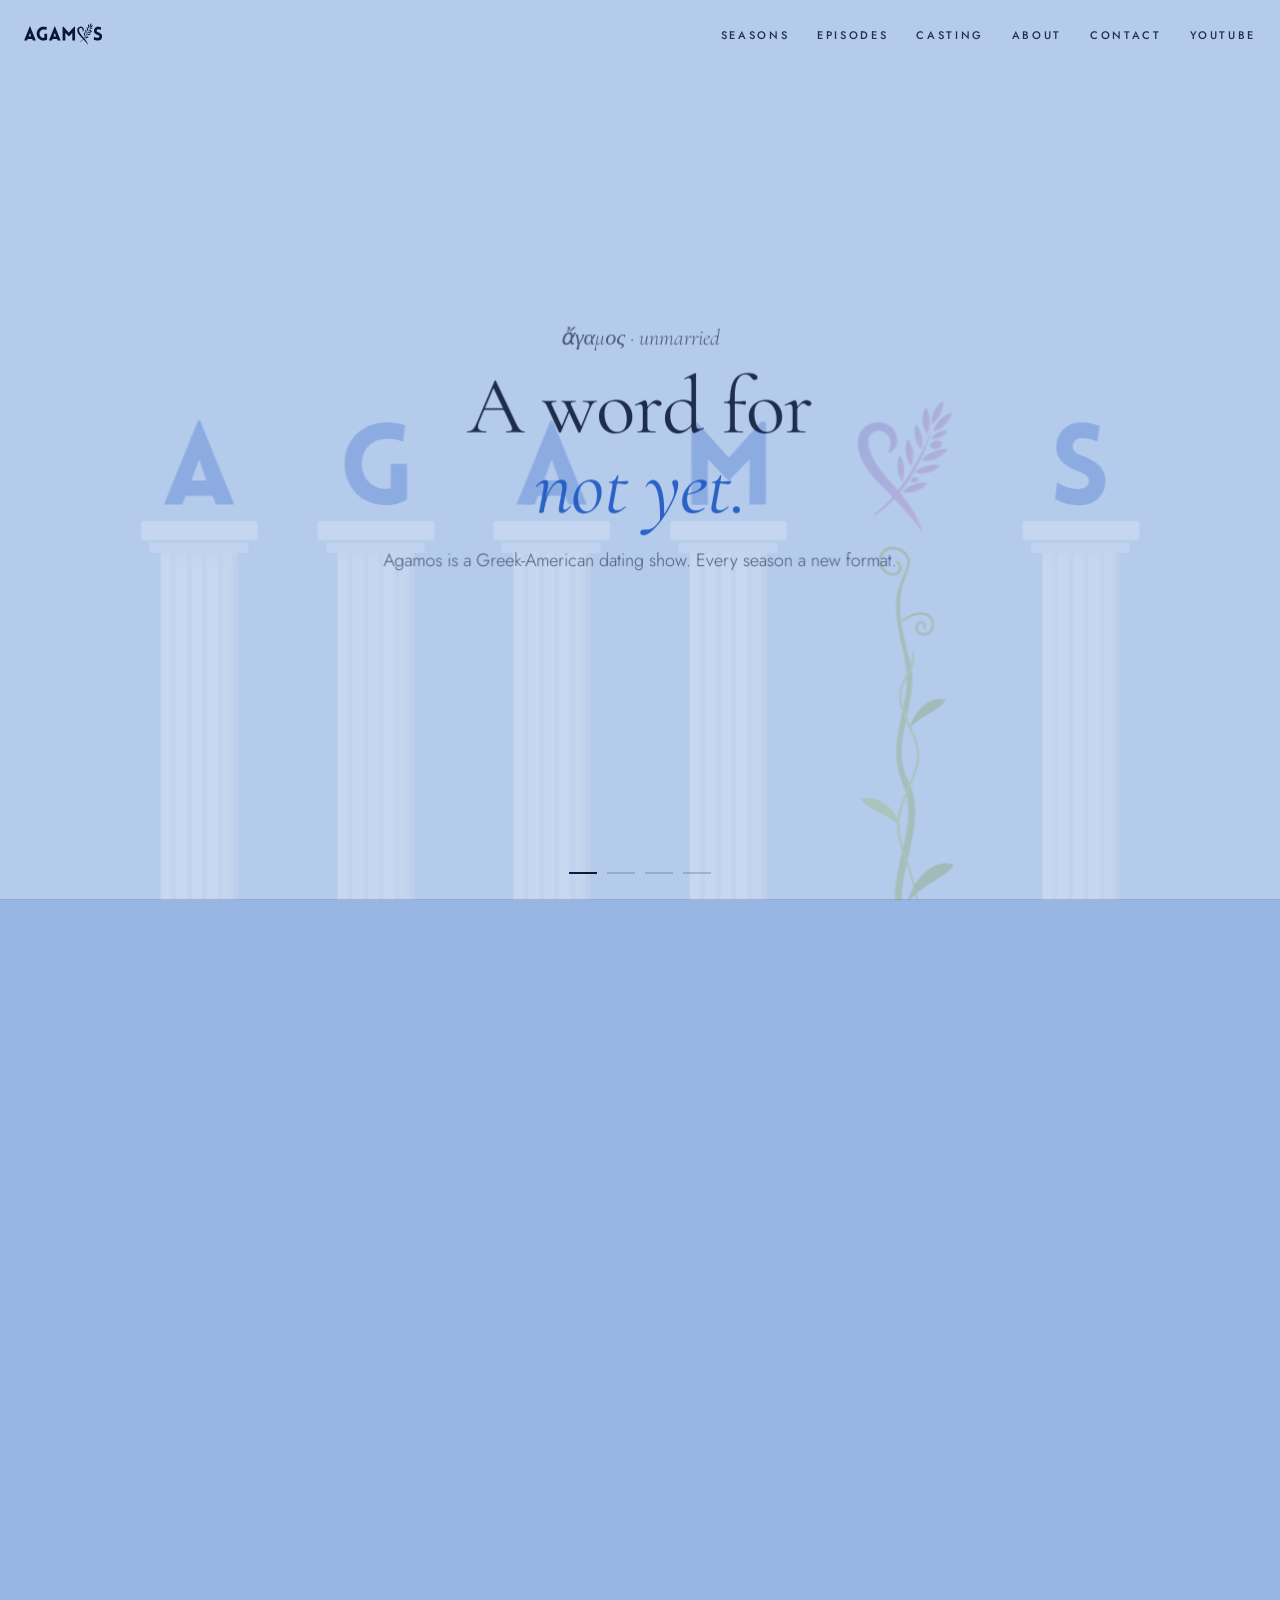
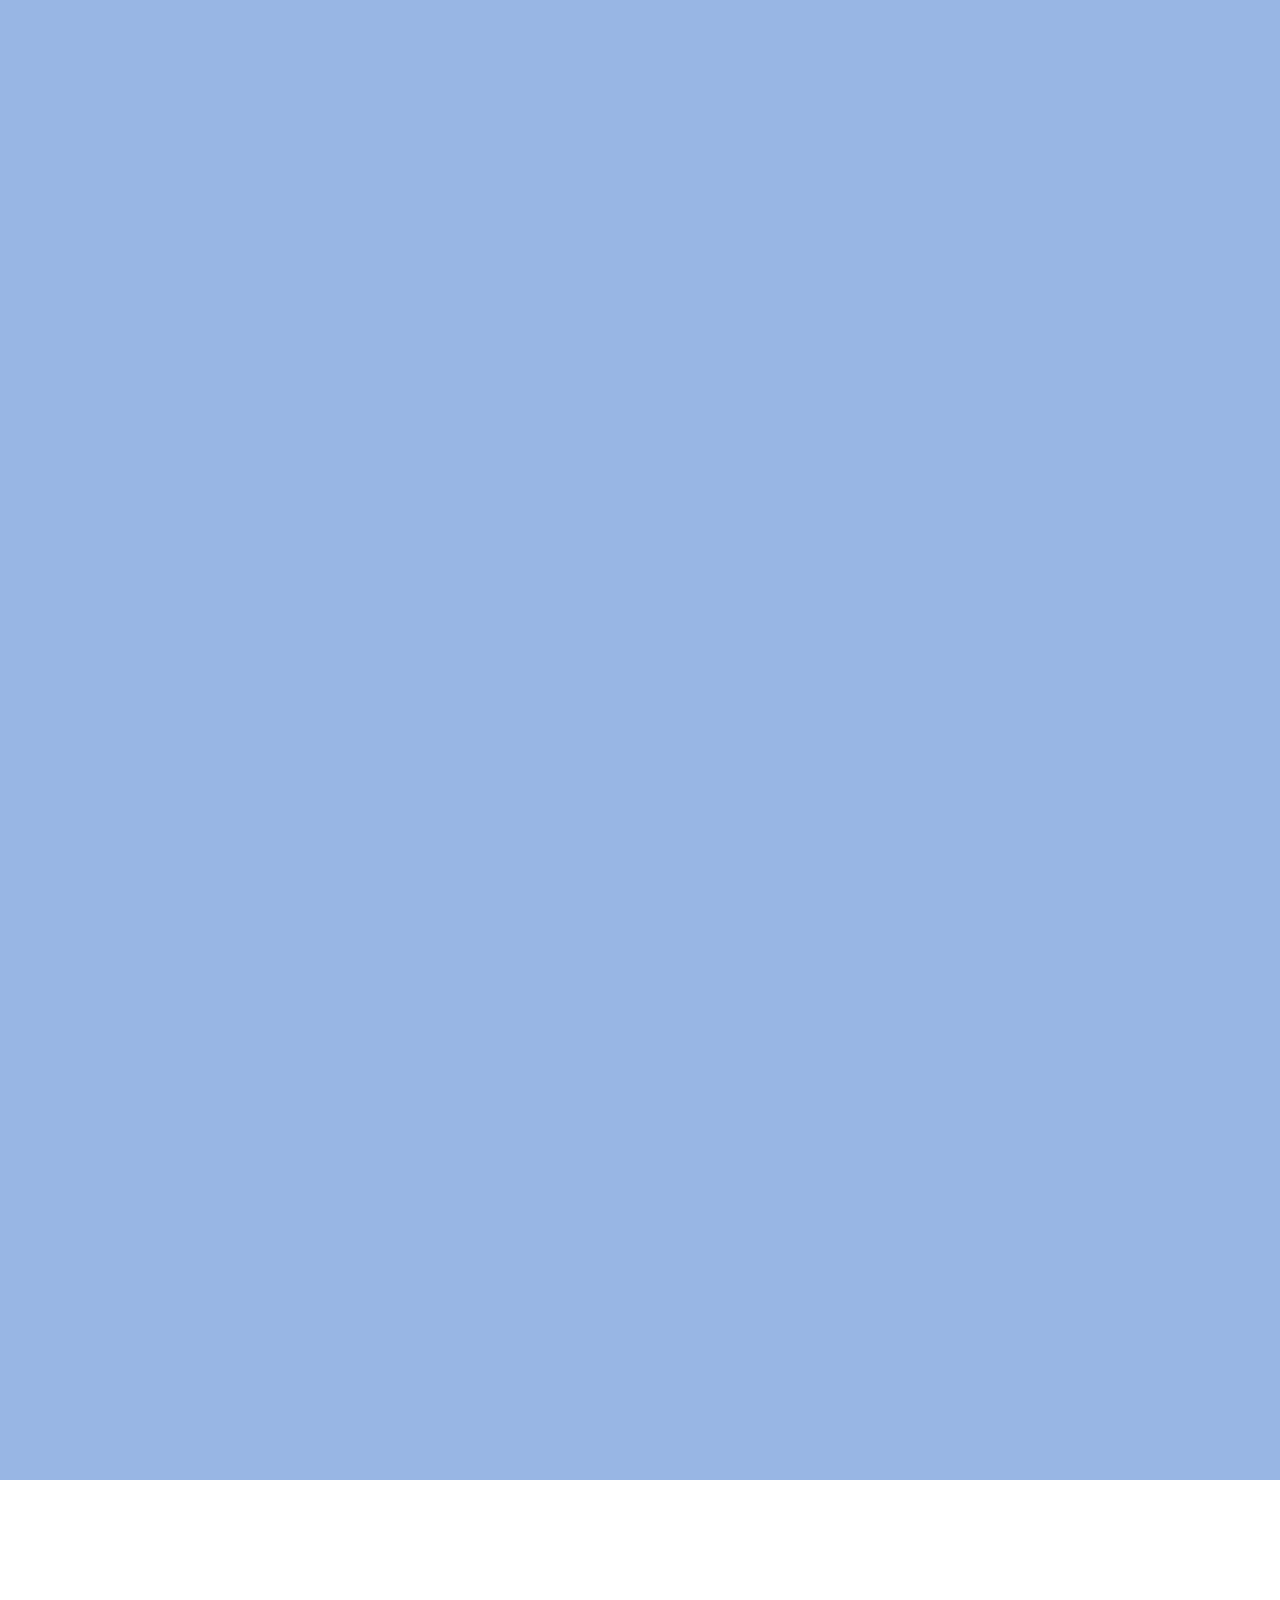
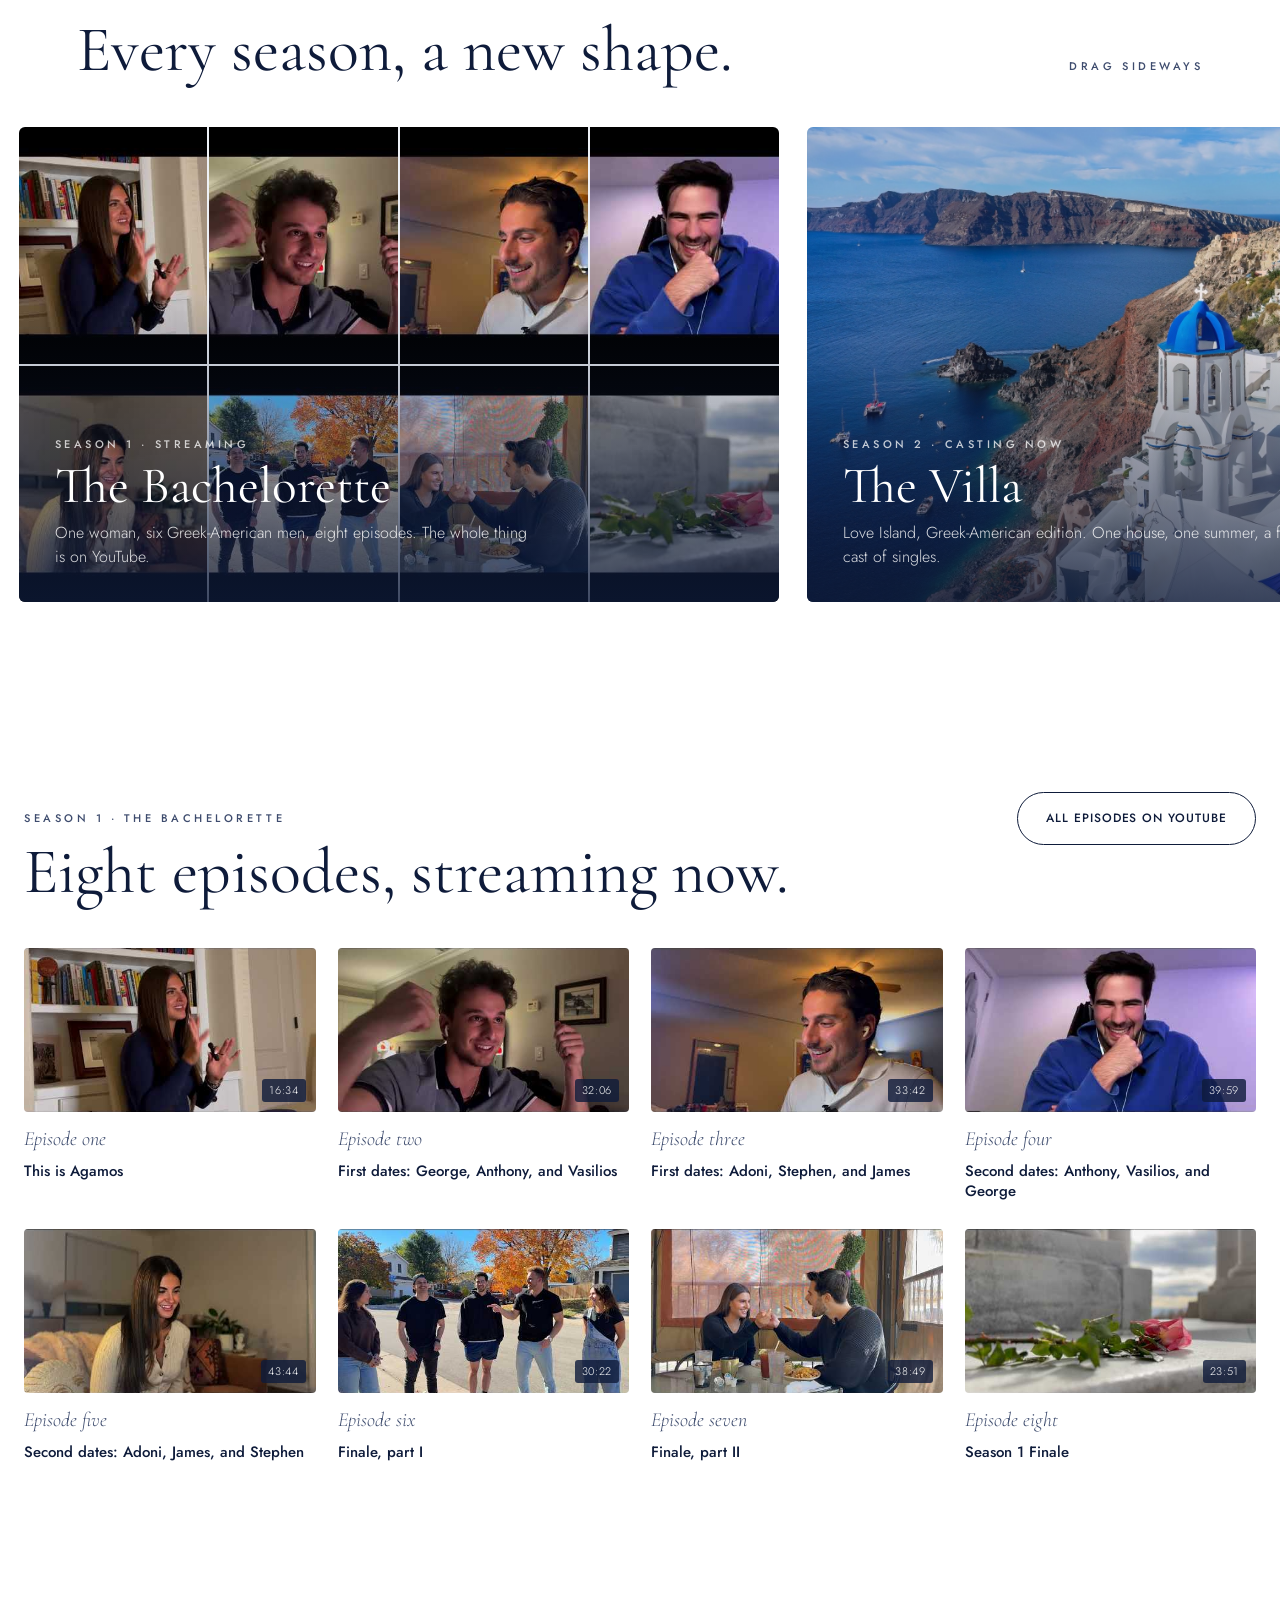
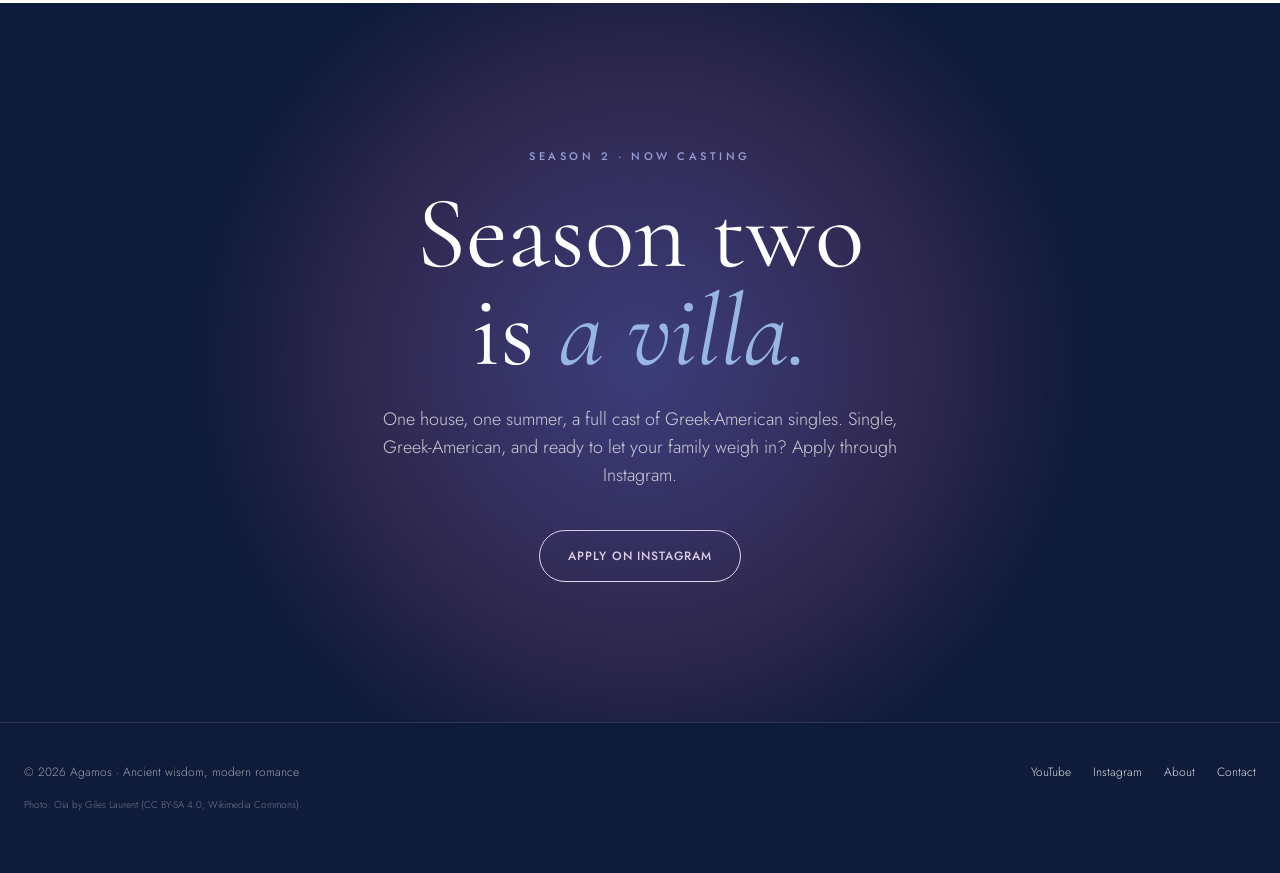
==== commit b1248751: "Home: new line under Cultural connection" ====
--- a/index.html
+++ b/index.html
@@ -258,7 +258,7 @@
     <div class="chapters" id="chapters">
       <div class="chapter"><div class="num">ἄγαμος · unmarried</div><h2>A word for<br><em>not yet.</em></h2><p>Agamos is a Greek-American dating show. Every season a new format.</p></div>
       <div class="chapter"><div class="num">I</div><h2><em>Entertainment.</em></h2><p>Television made by Greek-Americans, with the drama our families bring for free.</p></div>
-      <div class="chapter"><div class="num">II</div><h2>Cultural<br><em>connection.</em></h2><p>Young Greek-Americans in the same room, speaking the same shorthand, in front of everyone.</p></div>
+      <div class="chapter"><div class="num">II</div><h2>Cultural<br><em>connection.</em></h2><p>The community is spread across the country. The show is a place for it to meet.</p></div>
       <div class="chapter"><div class="num">III</div><h2><em>Matchmaking.</em></h2><p>The point of the whole thing. We are trying to cause weddings.</p></div>
     </div>
     <div class="progress" id="progress"><i class="on"></i><i></i><i></i><i></i></div>
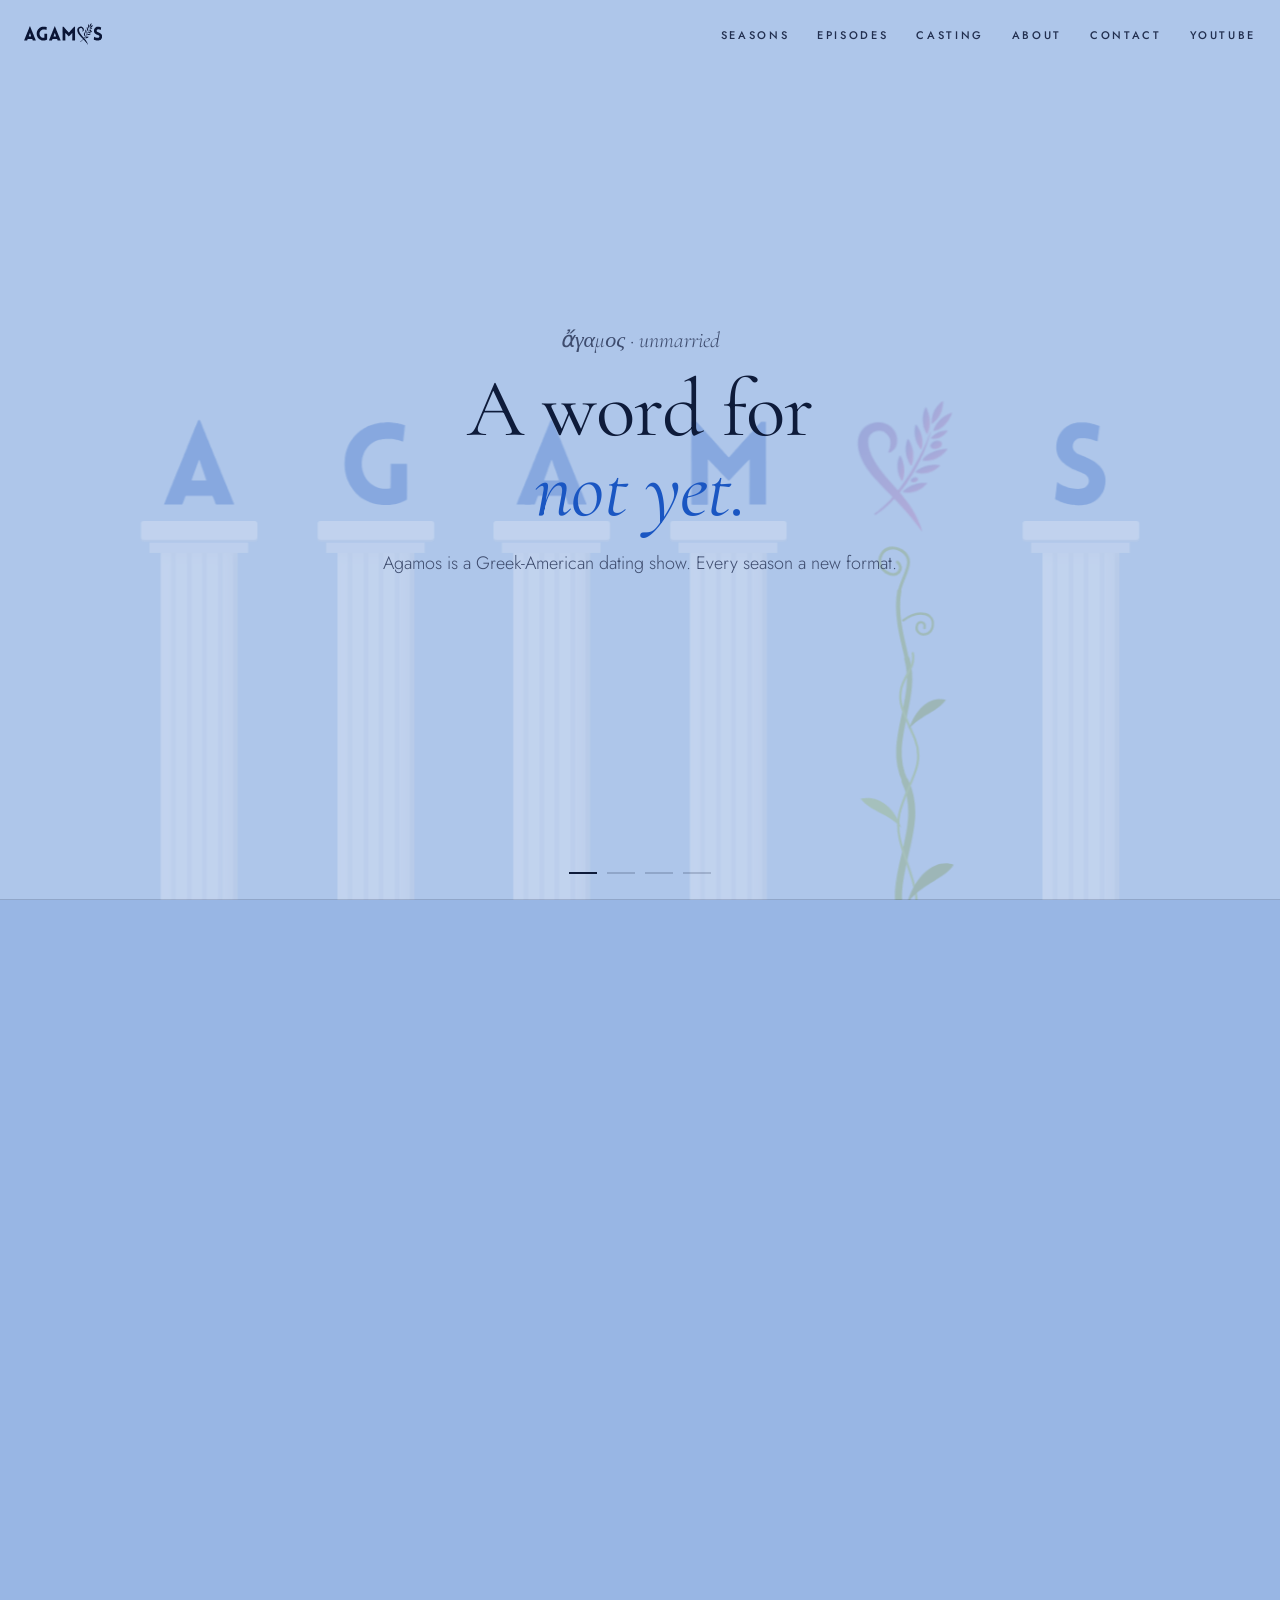
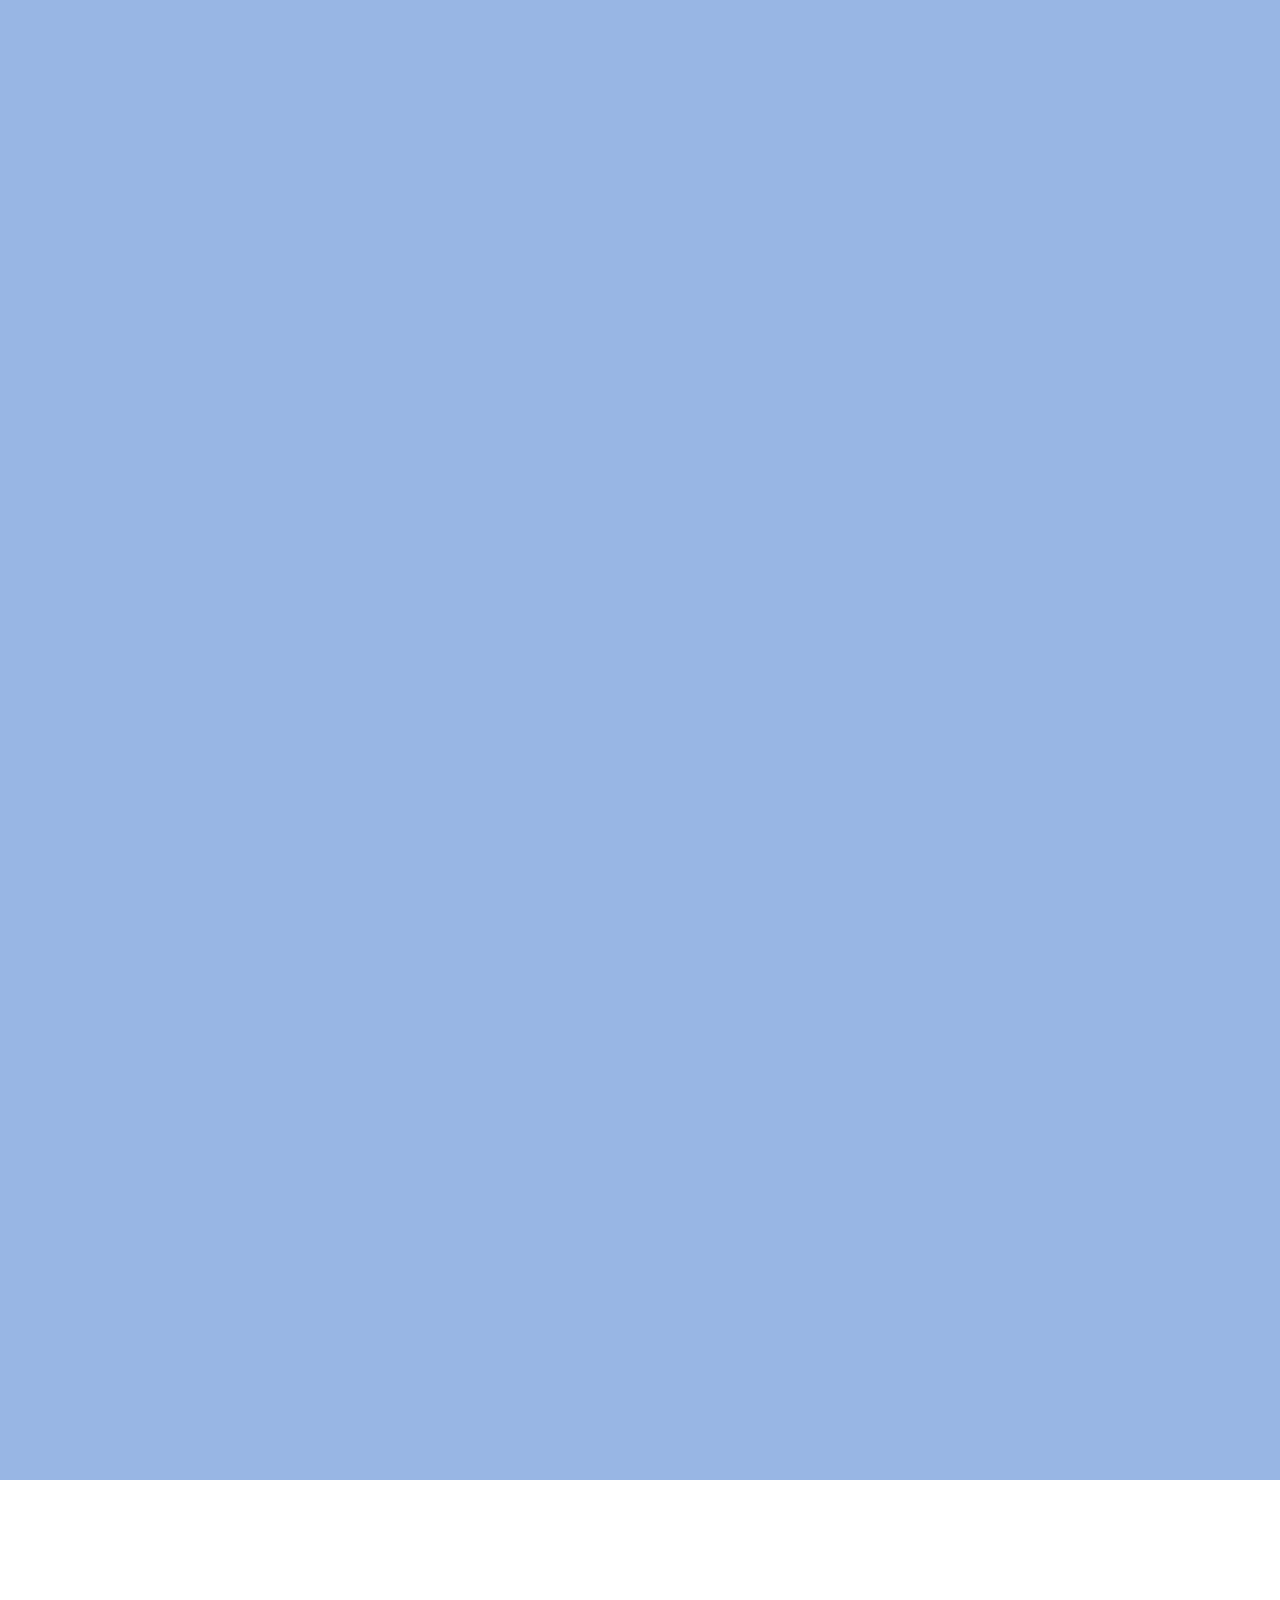
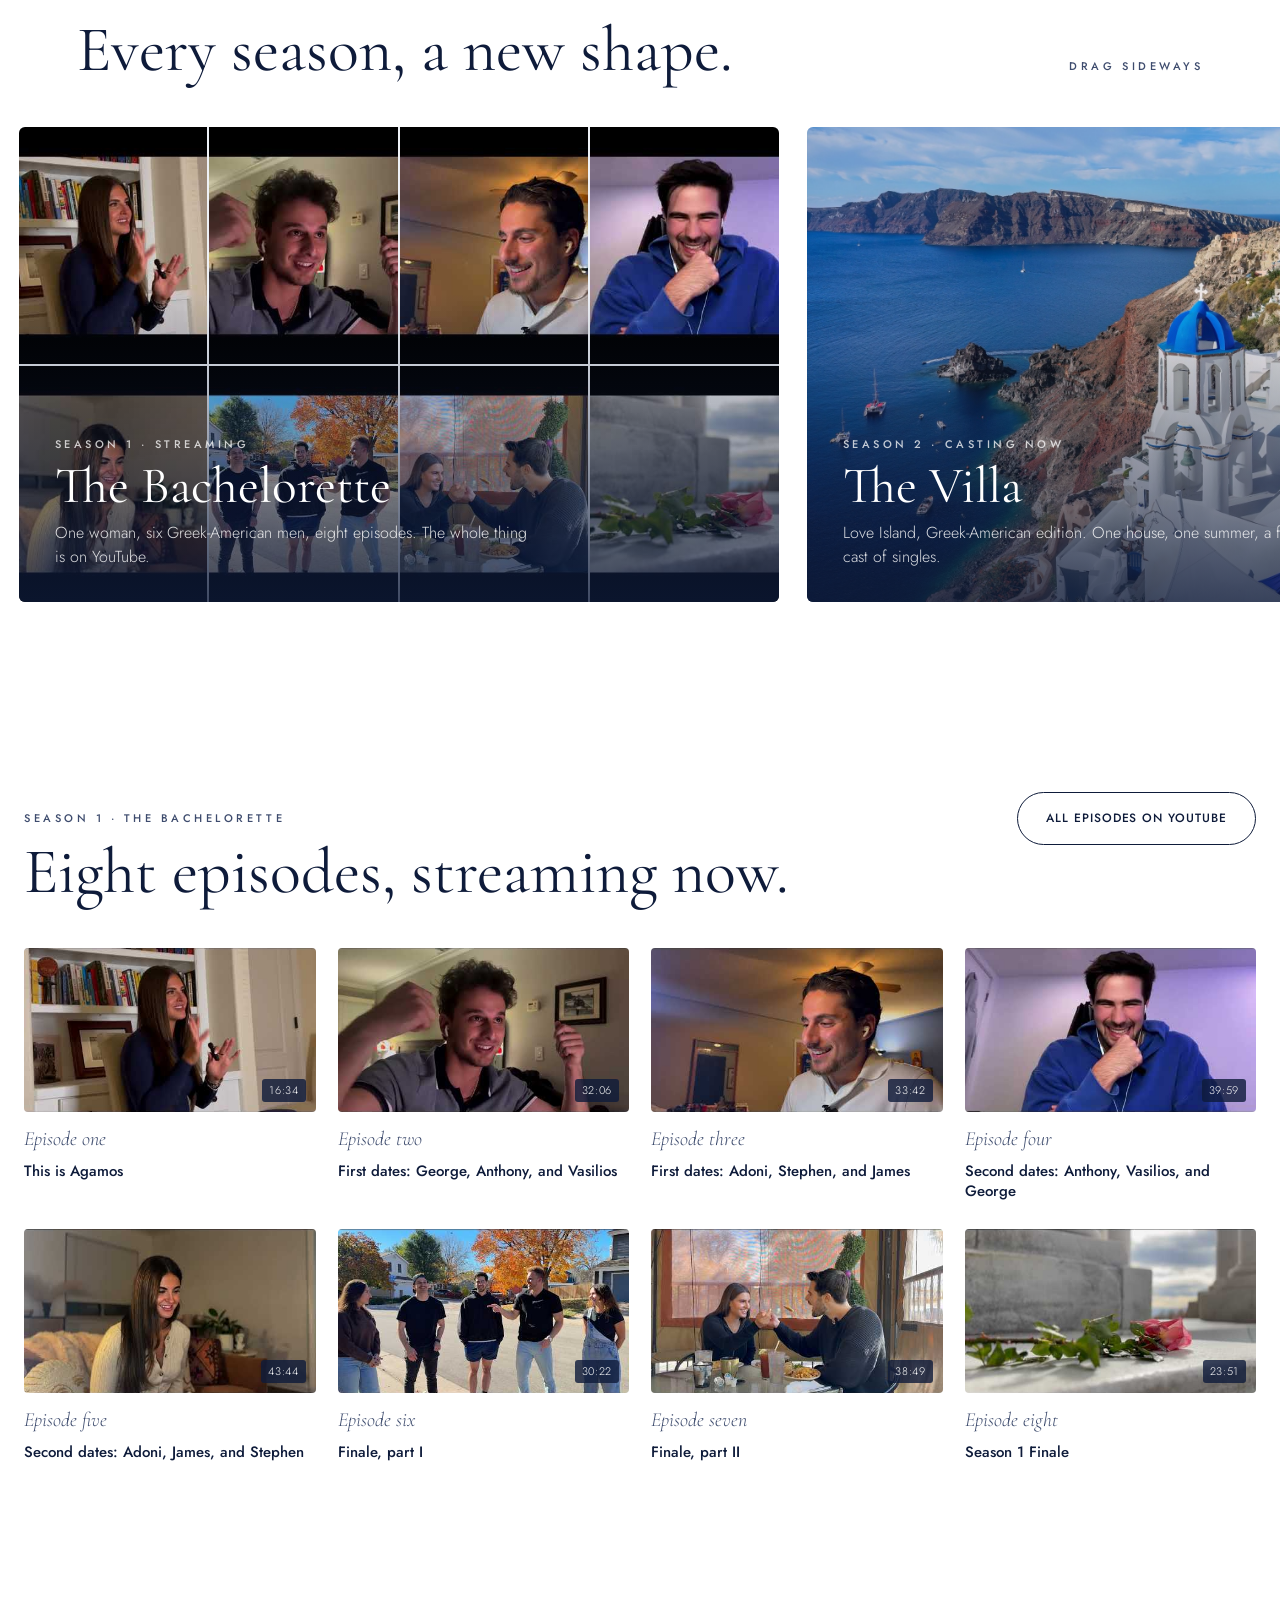
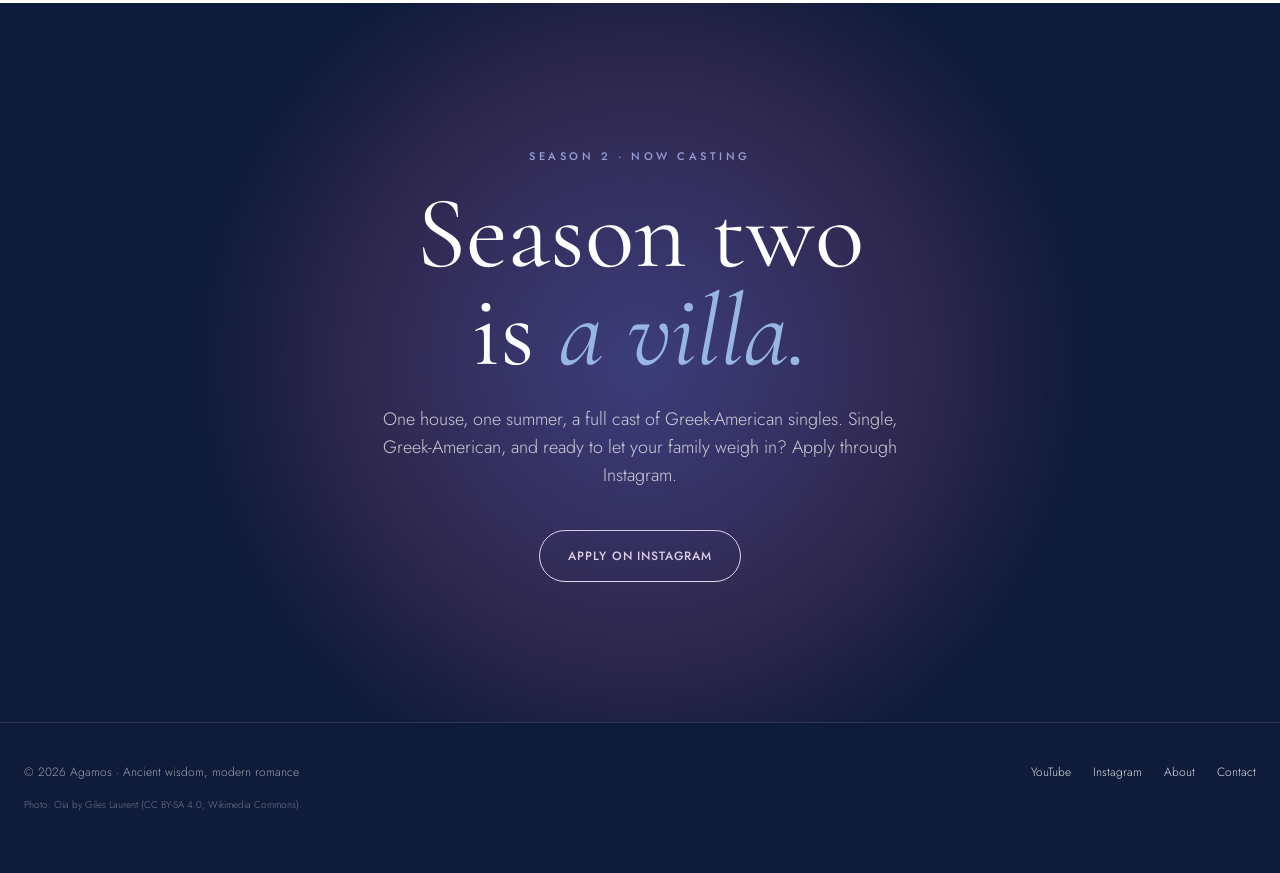
==== commit 00259b51: "Home: balanced wrapping on the chapter text" ====
--- a/index.html
+++ b/index.html
@@ -143,7 +143,8 @@
   .chapter .num{font-family:var(--serif);font-style:italic;font-size:22px;color:var(--ink-soft);margin-bottom:12px}
   .chapter h2{font-family:var(--serif);font-size:clamp(40px,6.4vw,92px);line-height:.98;letter-spacing:-.01em}
   .chapter h2 em{font-style:italic;color:var(--blue)}
-  .chapter p{max-width:520px;margin:20px auto 0;font-size:18px;color:var(--ink-soft)}
+  .chapter p{max-width:520px;margin:20px auto 0;font-size:18px;color:var(--ink-soft);text-wrap:balance}
+  .chapter h2{text-wrap:balance}
   .progress{position:absolute;left:50%;bottom:26px;transform:translateX(-50%);display:flex;gap:10px;opacity:0;transition:opacity .4s}
   .progress i{width:28px;height:2px;background:rgba(14,27,58,.18);display:block} .progress i.on{background:var(--ink)}
 
@@ -256,10 +257,10 @@
     <div class="ground"></div>
     <div class="cue">Scroll<i></i></div>
     <div class="chapters" id="chapters">
-      <div class="chapter"><div class="num">ἄγαμος · unmarried</div><h2>A word for<br><em>not yet.</em></h2><p>Agamos is a Greek-American dating show. Every season a new format.</p></div>
-      <div class="chapter"><div class="num">I</div><h2><em>Entertainment.</em></h2><p>Television made by Greek-Americans, with the drama our families bring for free.</p></div>
-      <div class="chapter"><div class="num">II</div><h2>Cultural<br><em>connection.</em></h2><p>The community is spread across the country. The show is a place for it to meet.</p></div>
-      <div class="chapter"><div class="num">III</div><h2><em>Matchmaking.</em></h2><p>The point of the whole thing. We are trying to cause weddings.</p></div>
+      <div class="chapter"><div class="num">ἄγαμος · unmarried</div><h2>A word for<br><em>not yet.</em></h2><p>Agamos is a Greek-American dating show. Every season a new&nbsp;format.</p></div>
+      <div class="chapter"><div class="num">I</div><h2><em>Entertainment.</em></h2><p>Television made by Greek-Americans, with the drama our families bring for&nbsp;free.</p></div>
+      <div class="chapter"><div class="num">II</div><h2>Cultural<br><em>connection.</em></h2><p>The community is spread across the country. The show is a place for it to&nbsp;meet.</p></div>
+      <div class="chapter"><div class="num">III</div><h2><em>Matchmaking.</em></h2><p>The point of the whole thing. We are trying to cause&nbsp;weddings.</p></div>
     </div>
     <div class="progress" id="progress"><i class="on"></i><i></i><i></i><i></i></div>
   </section>
